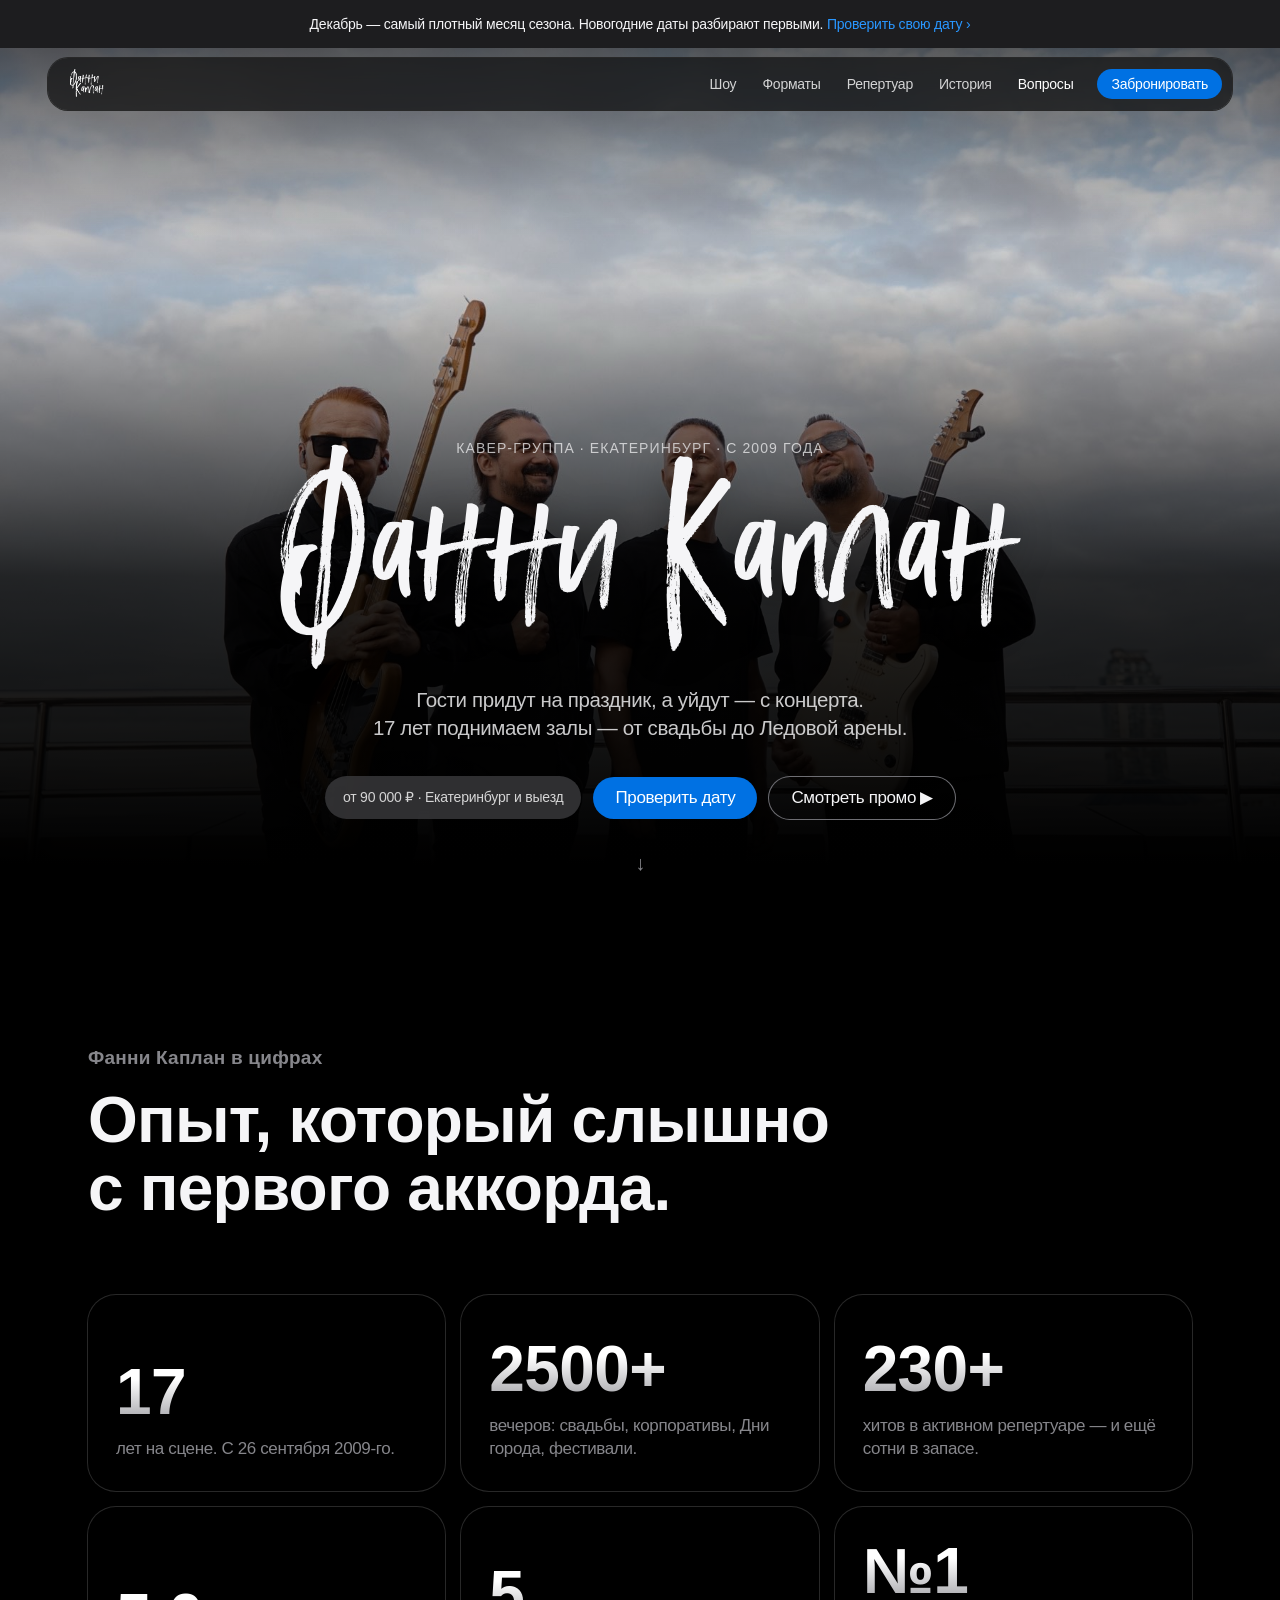
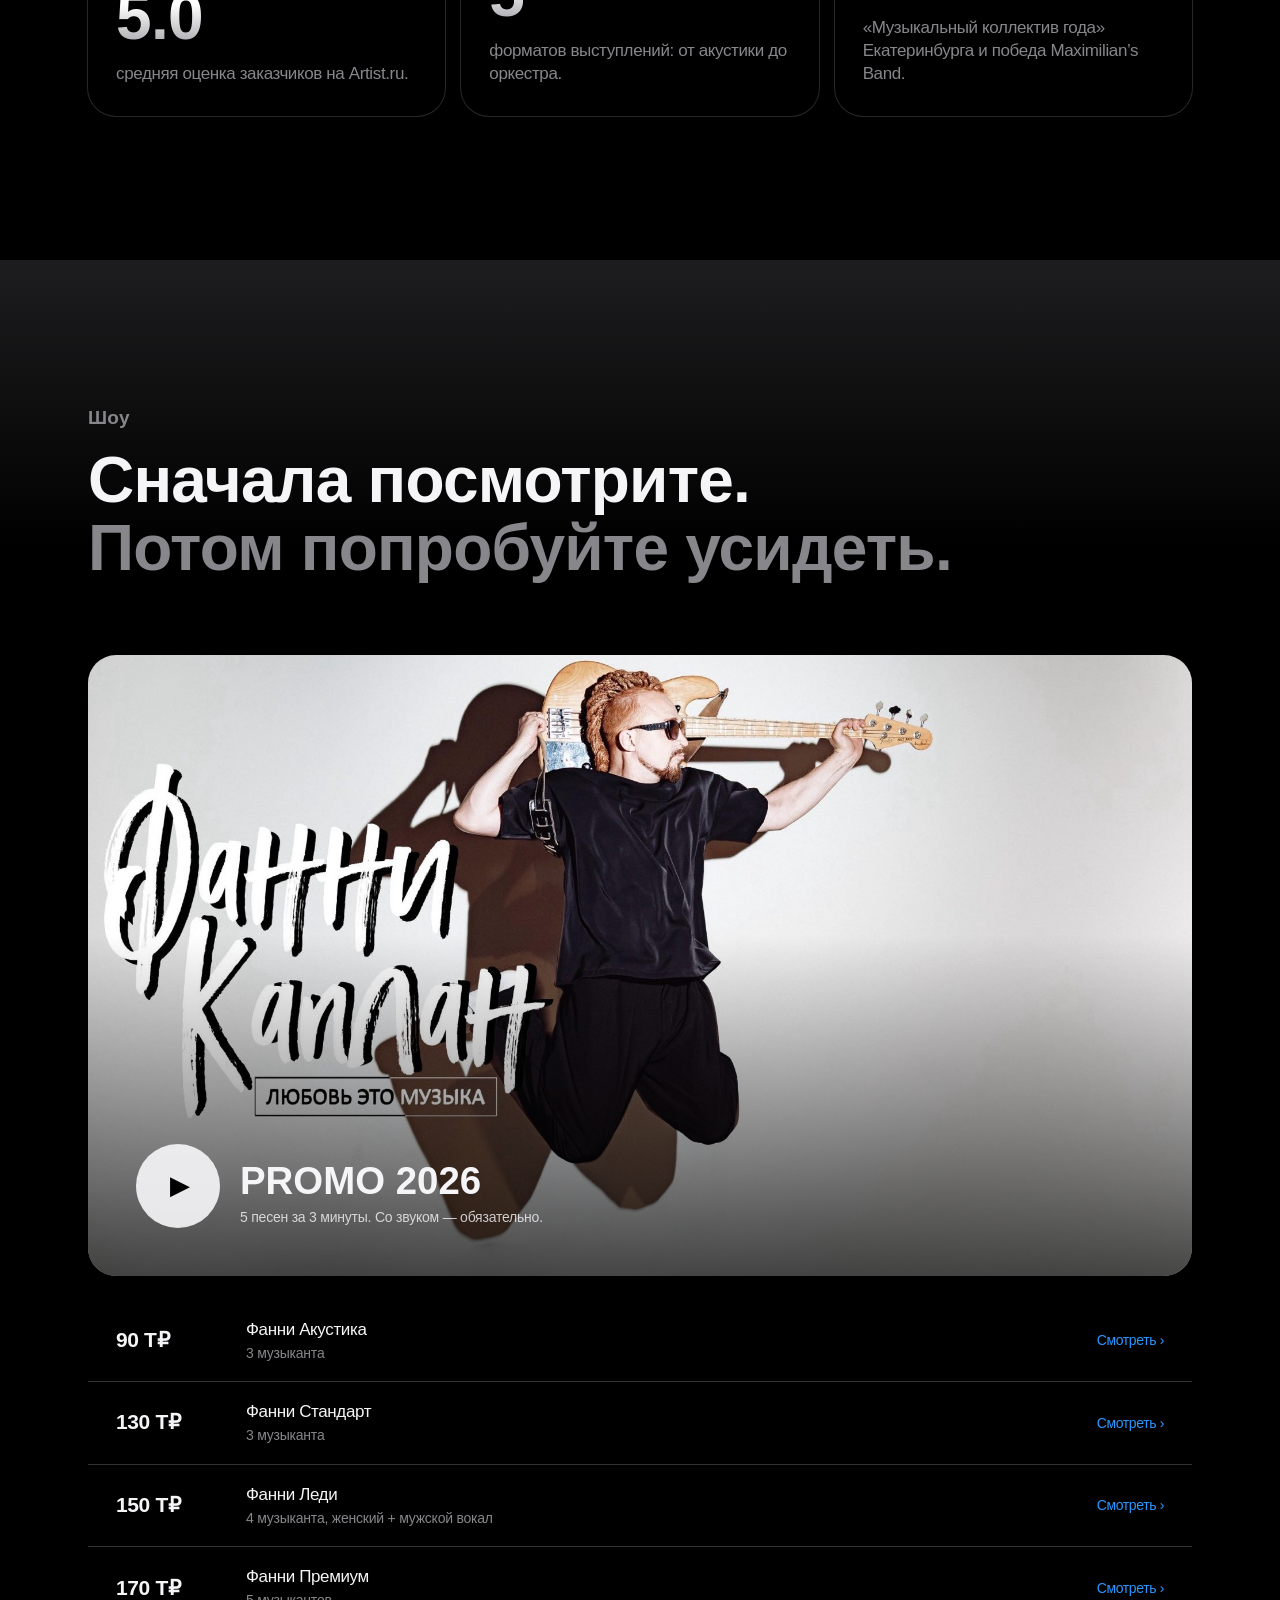
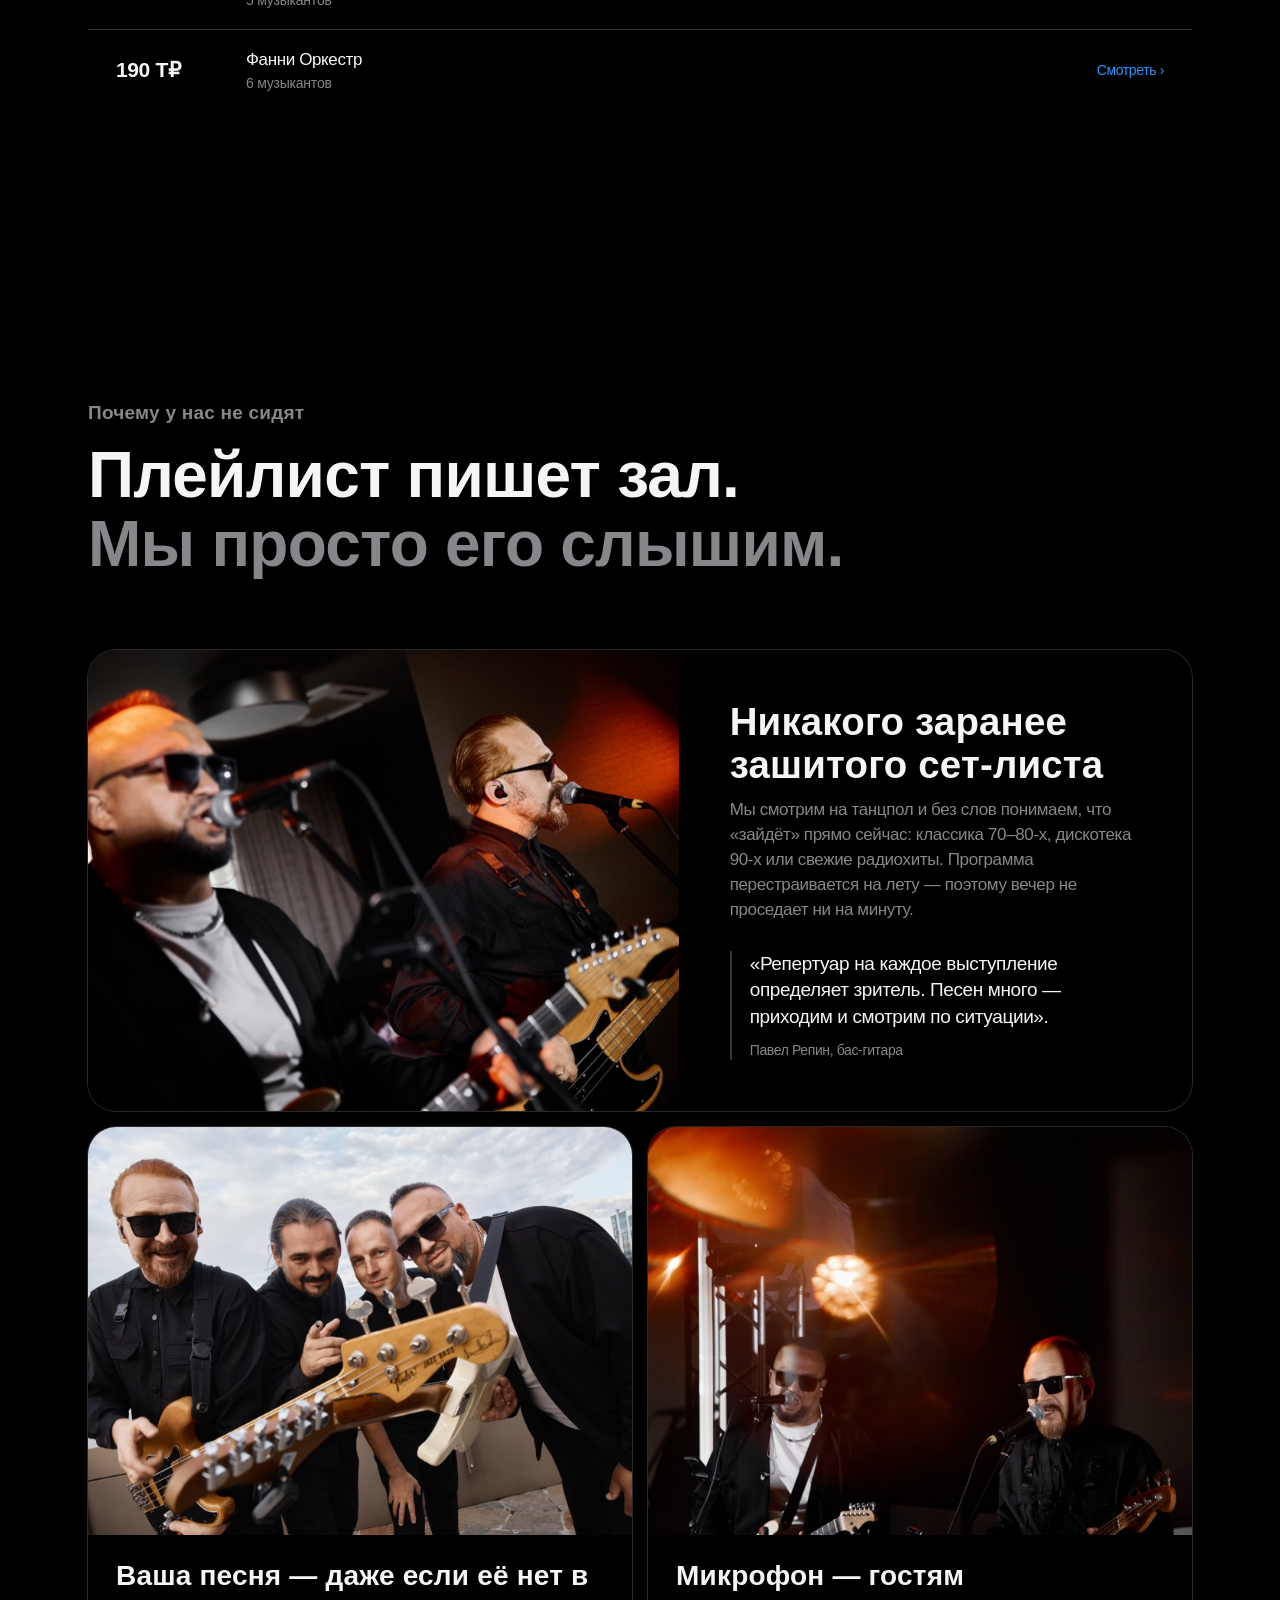
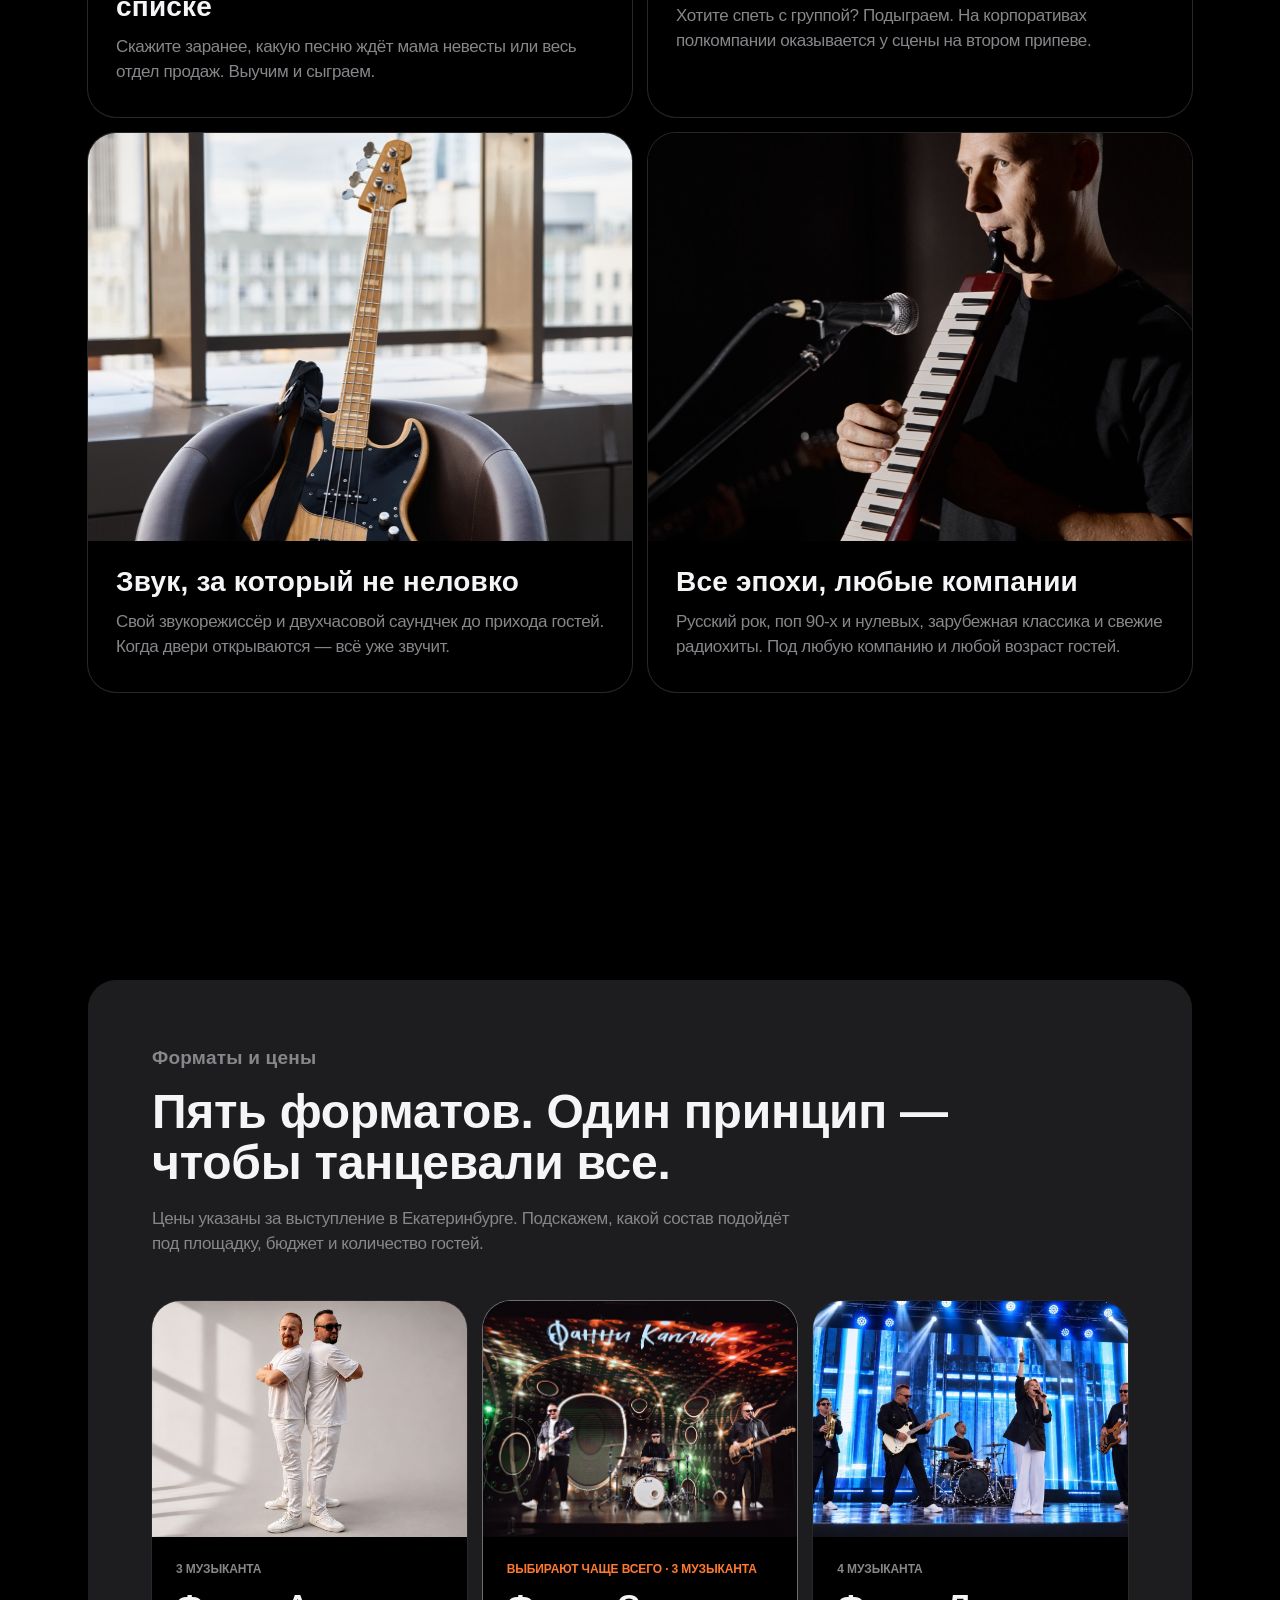
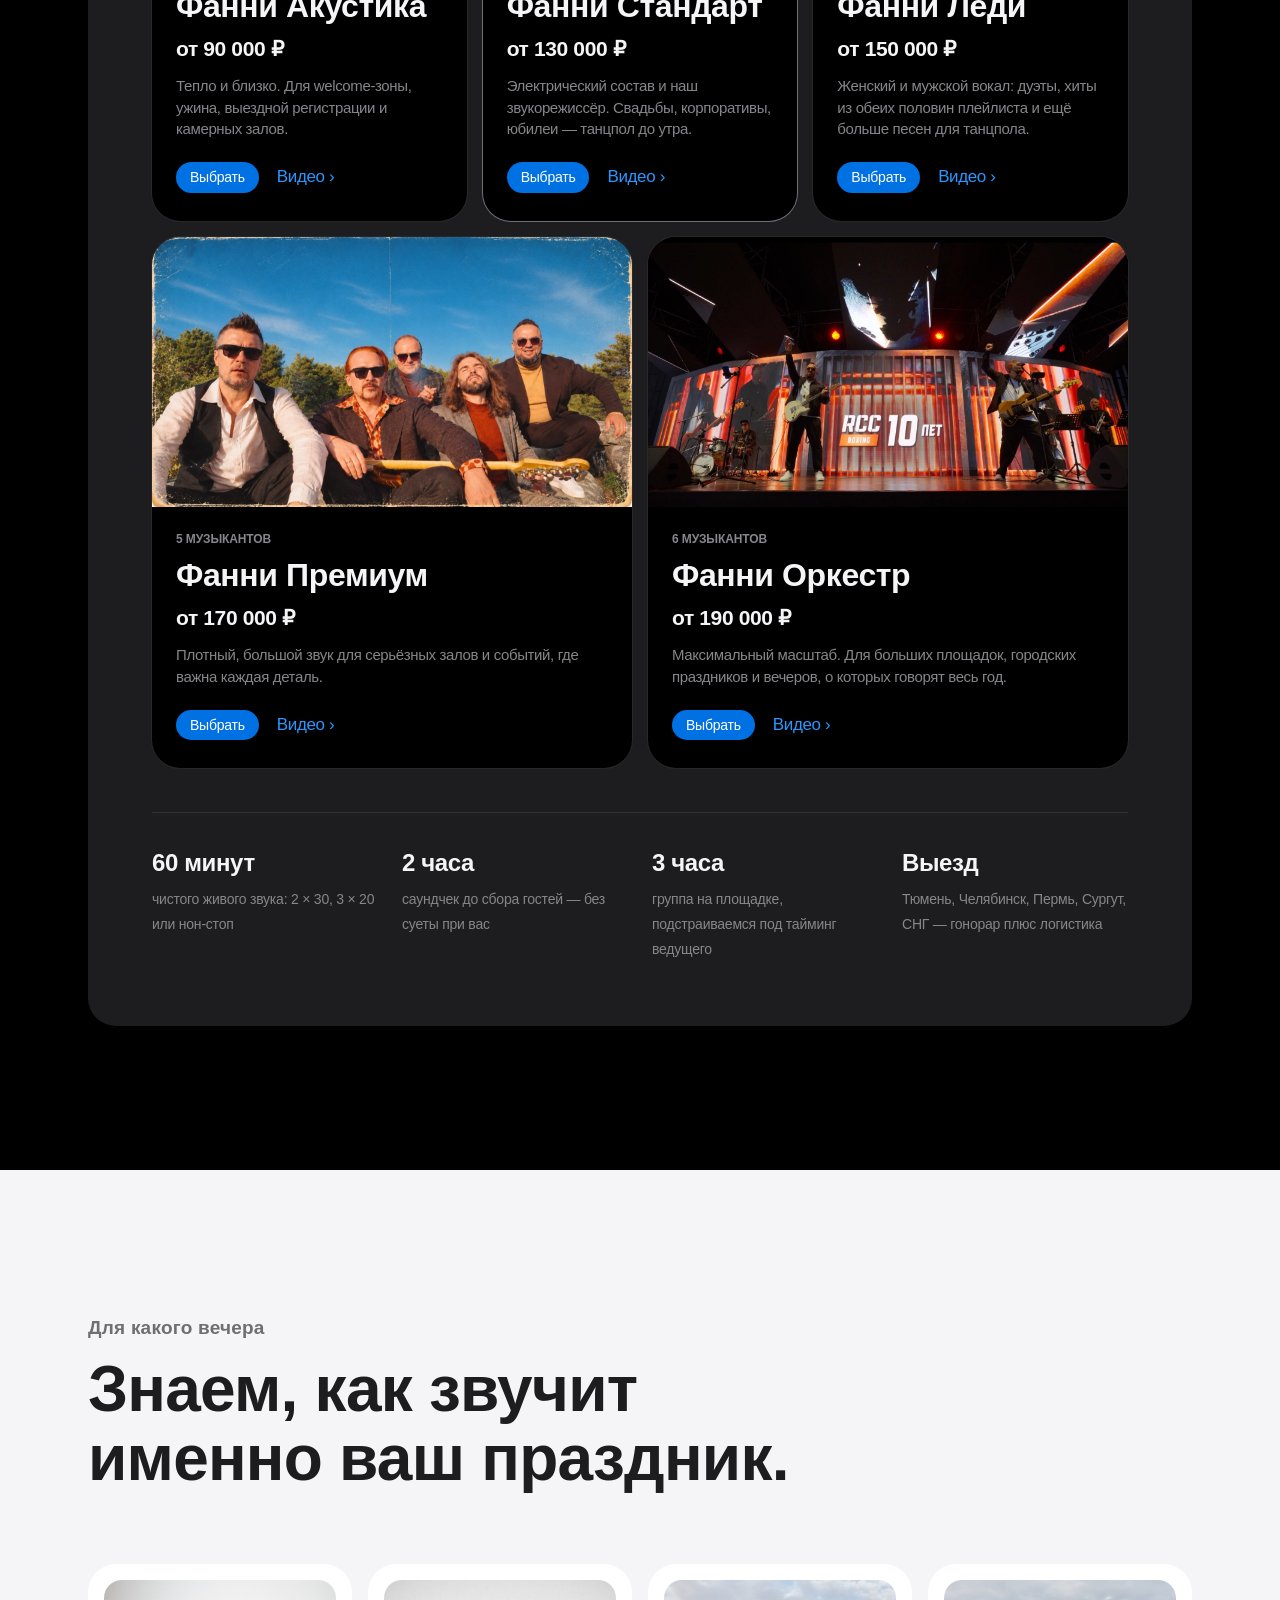
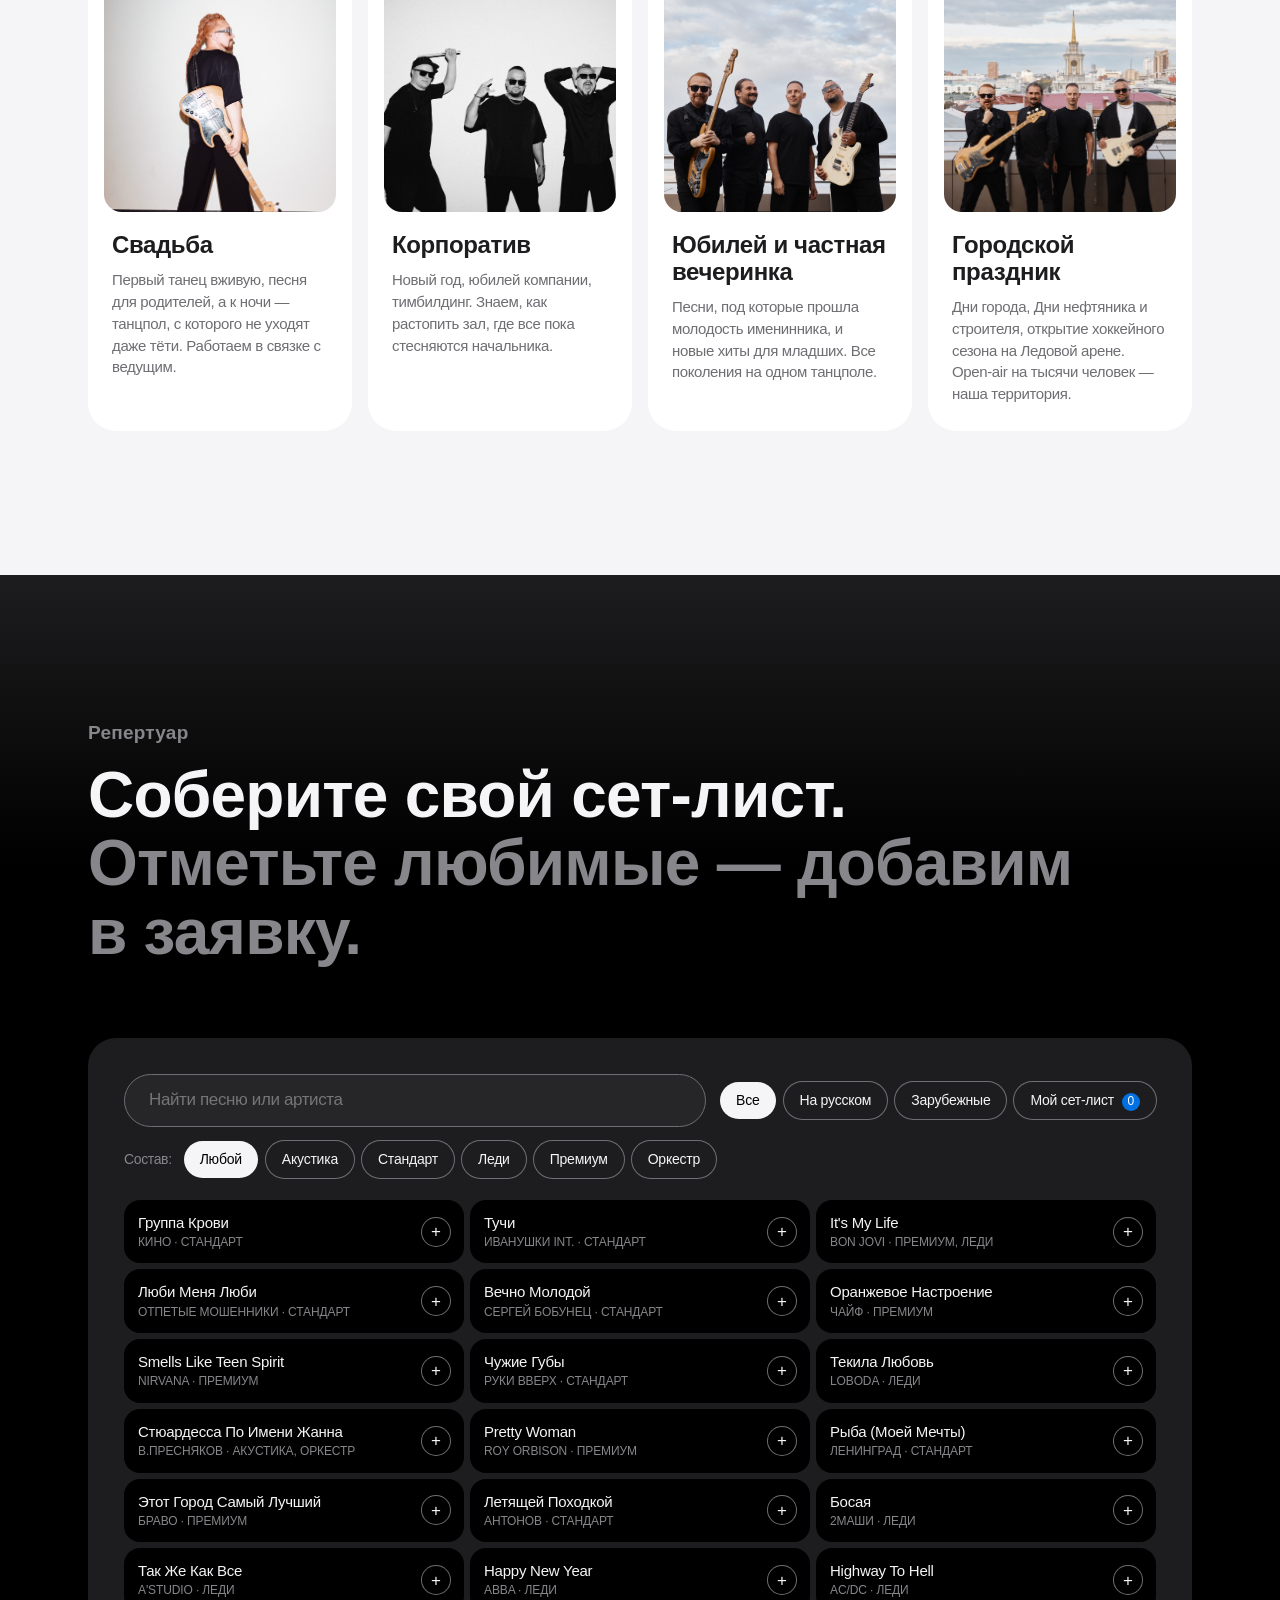
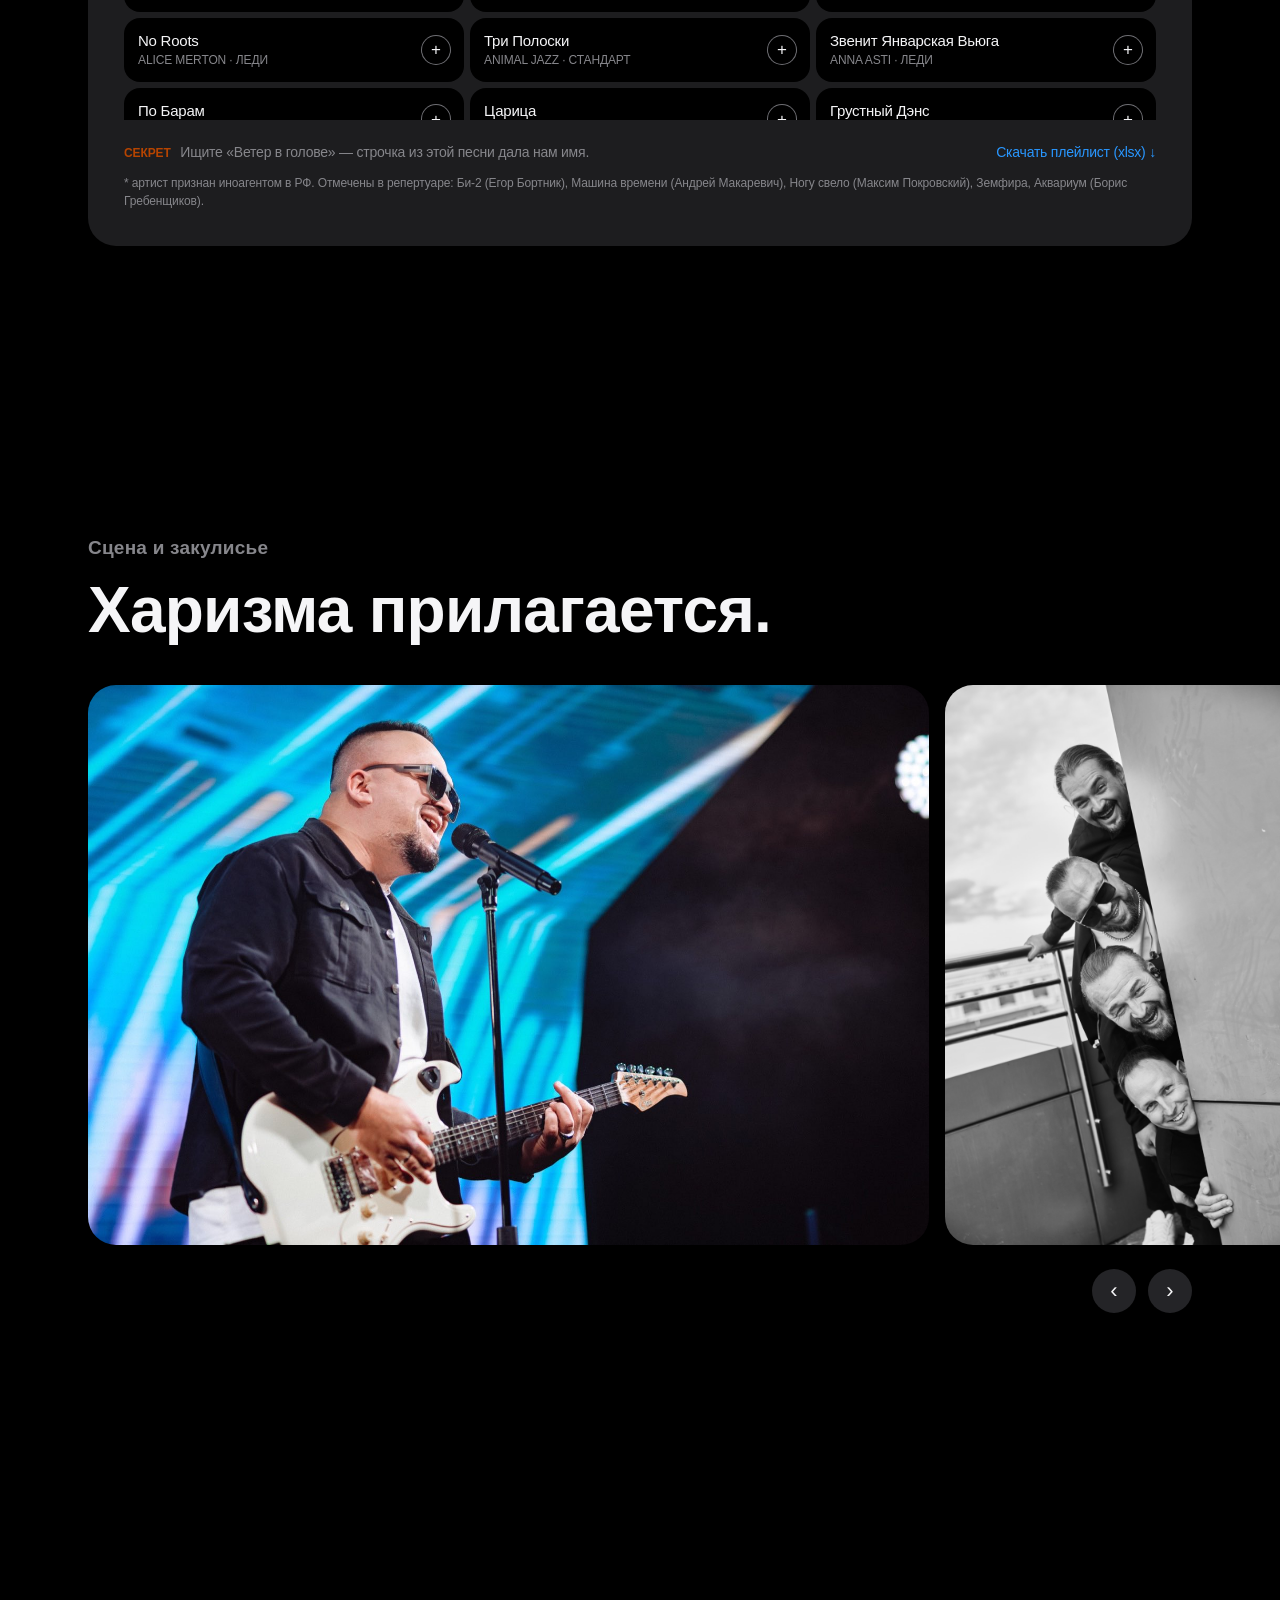
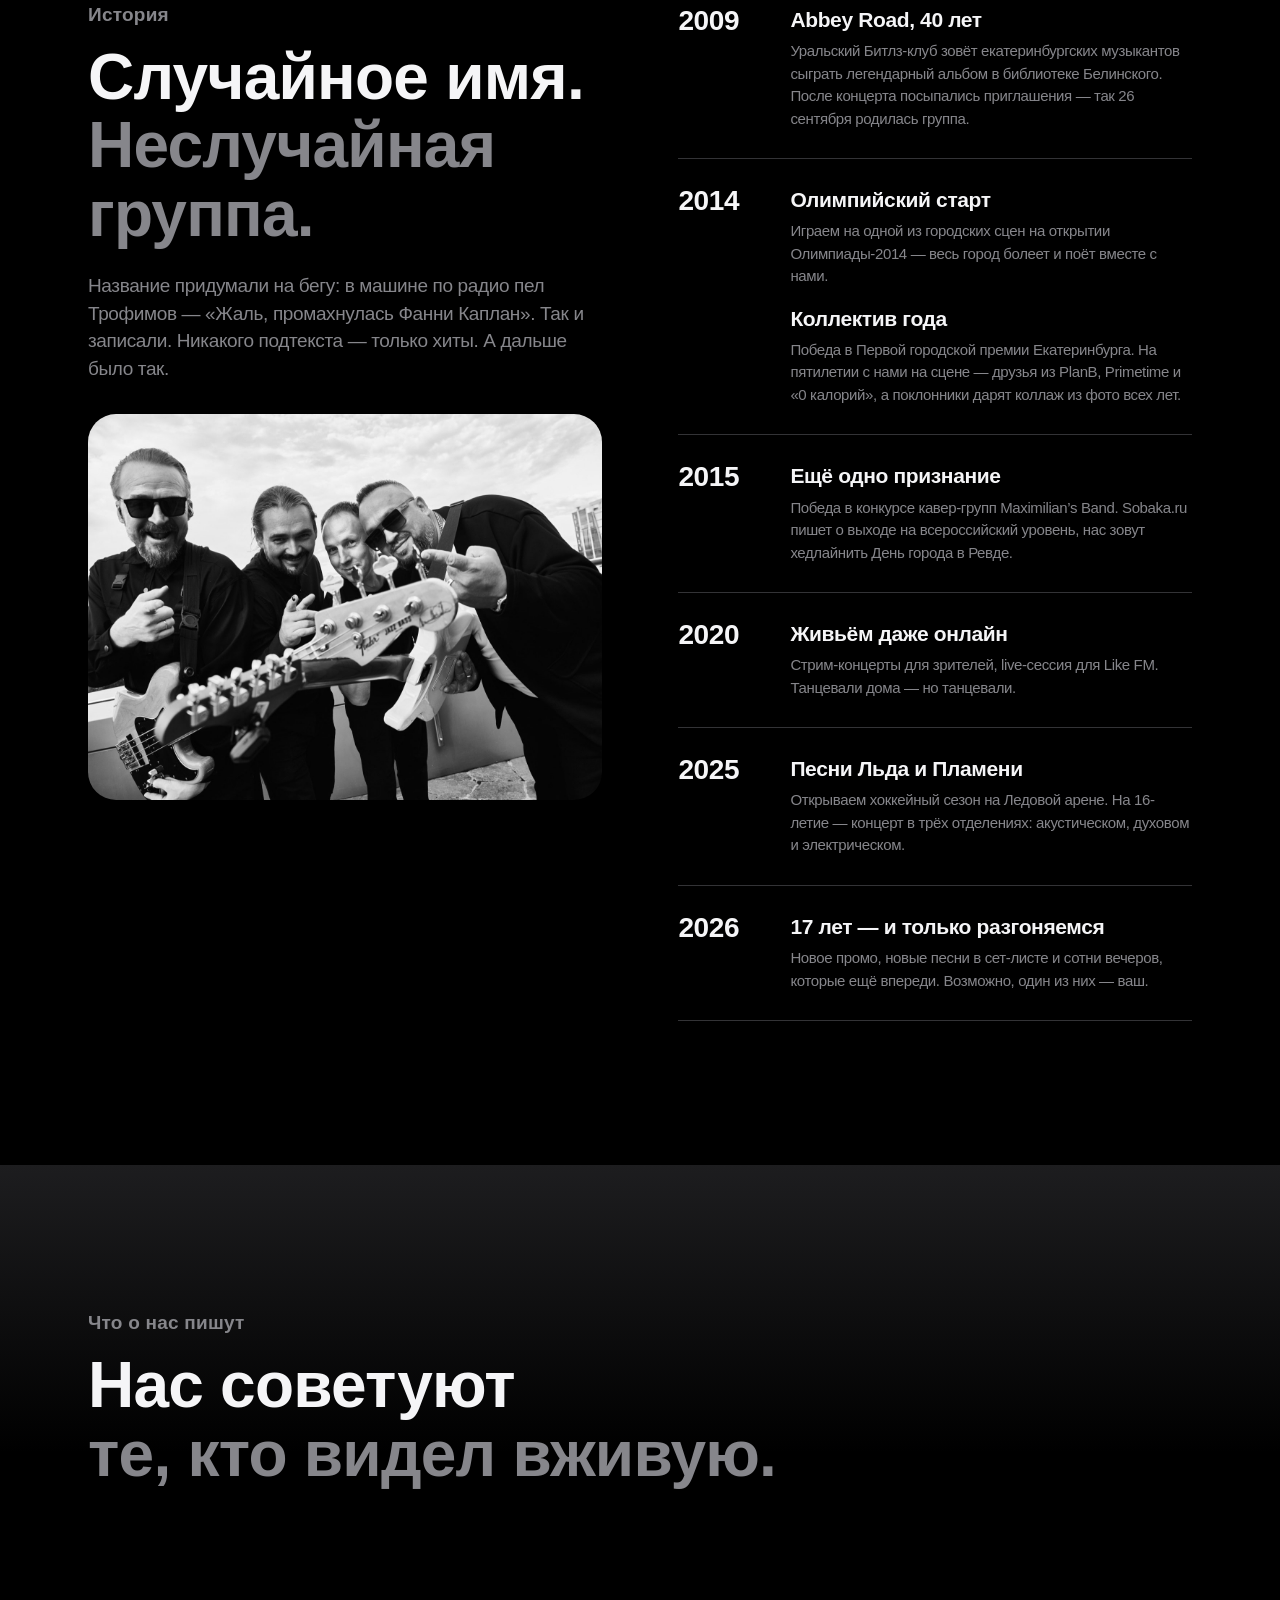
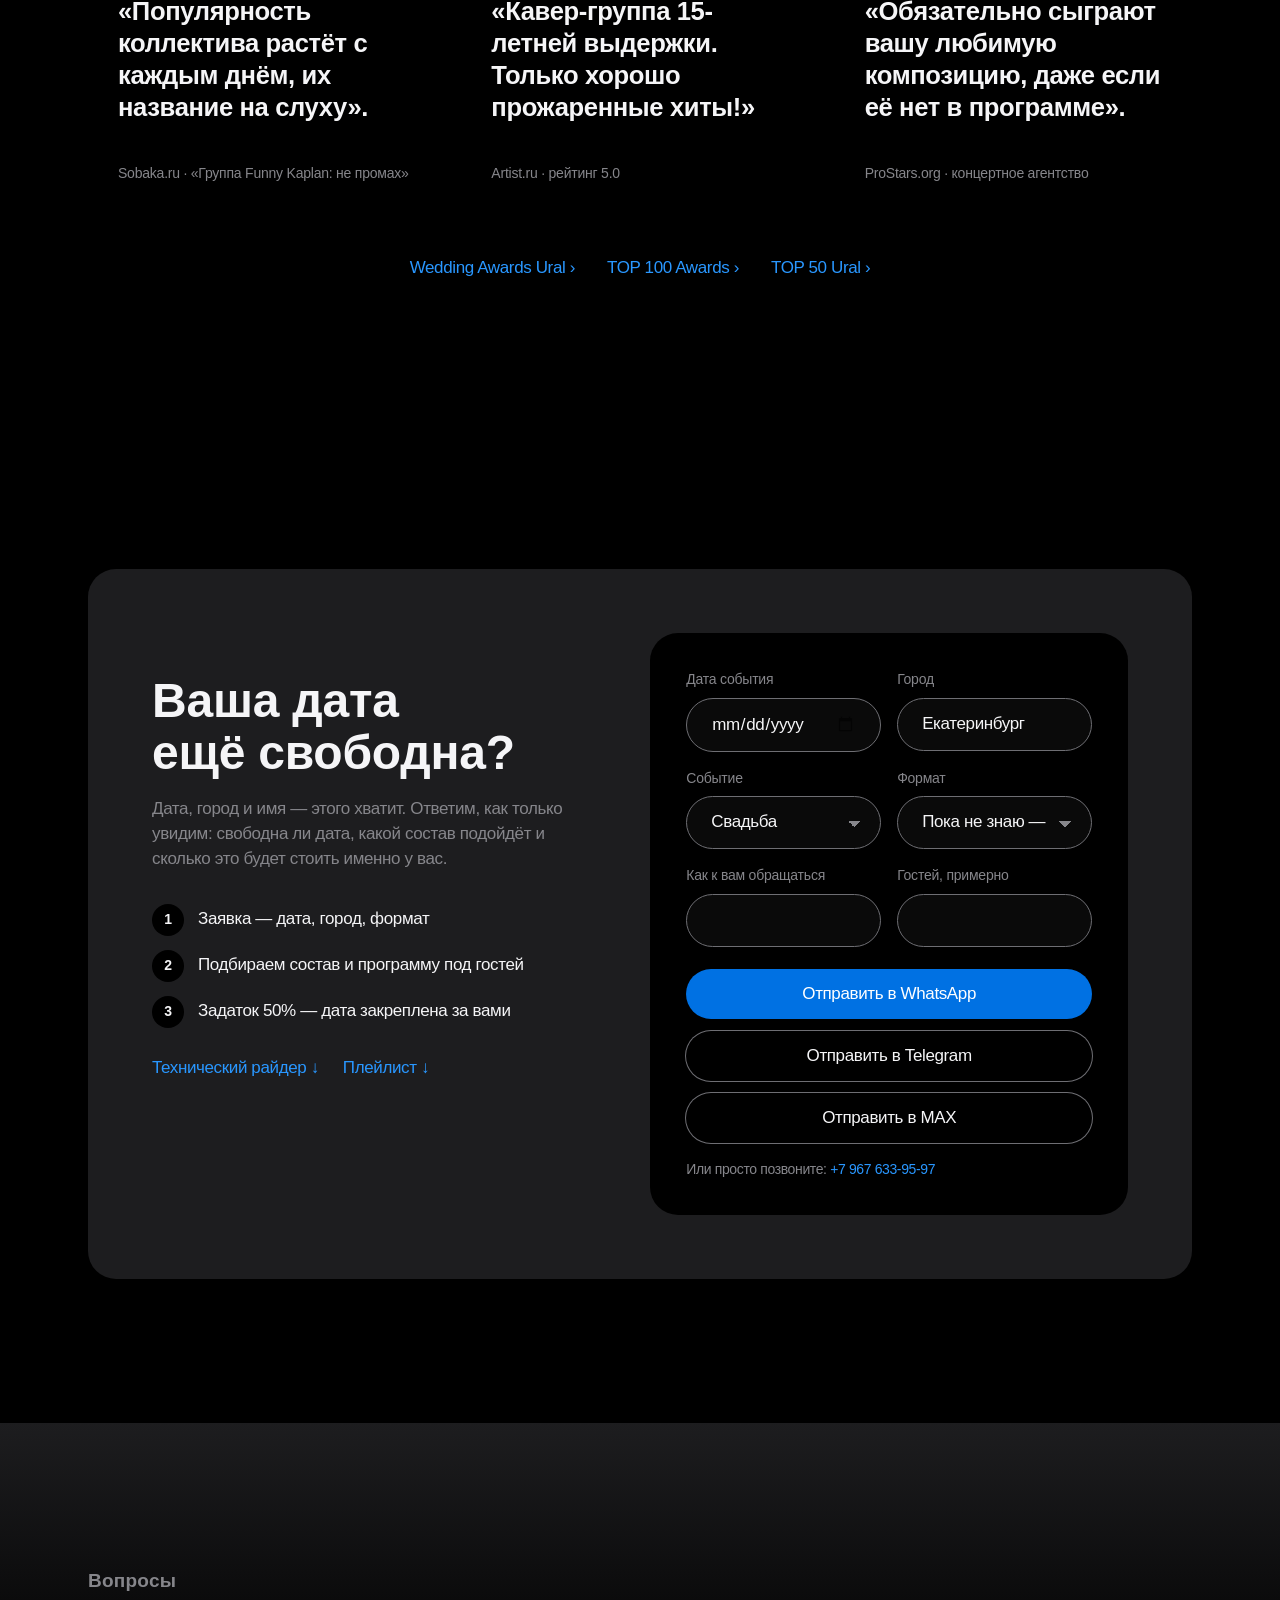
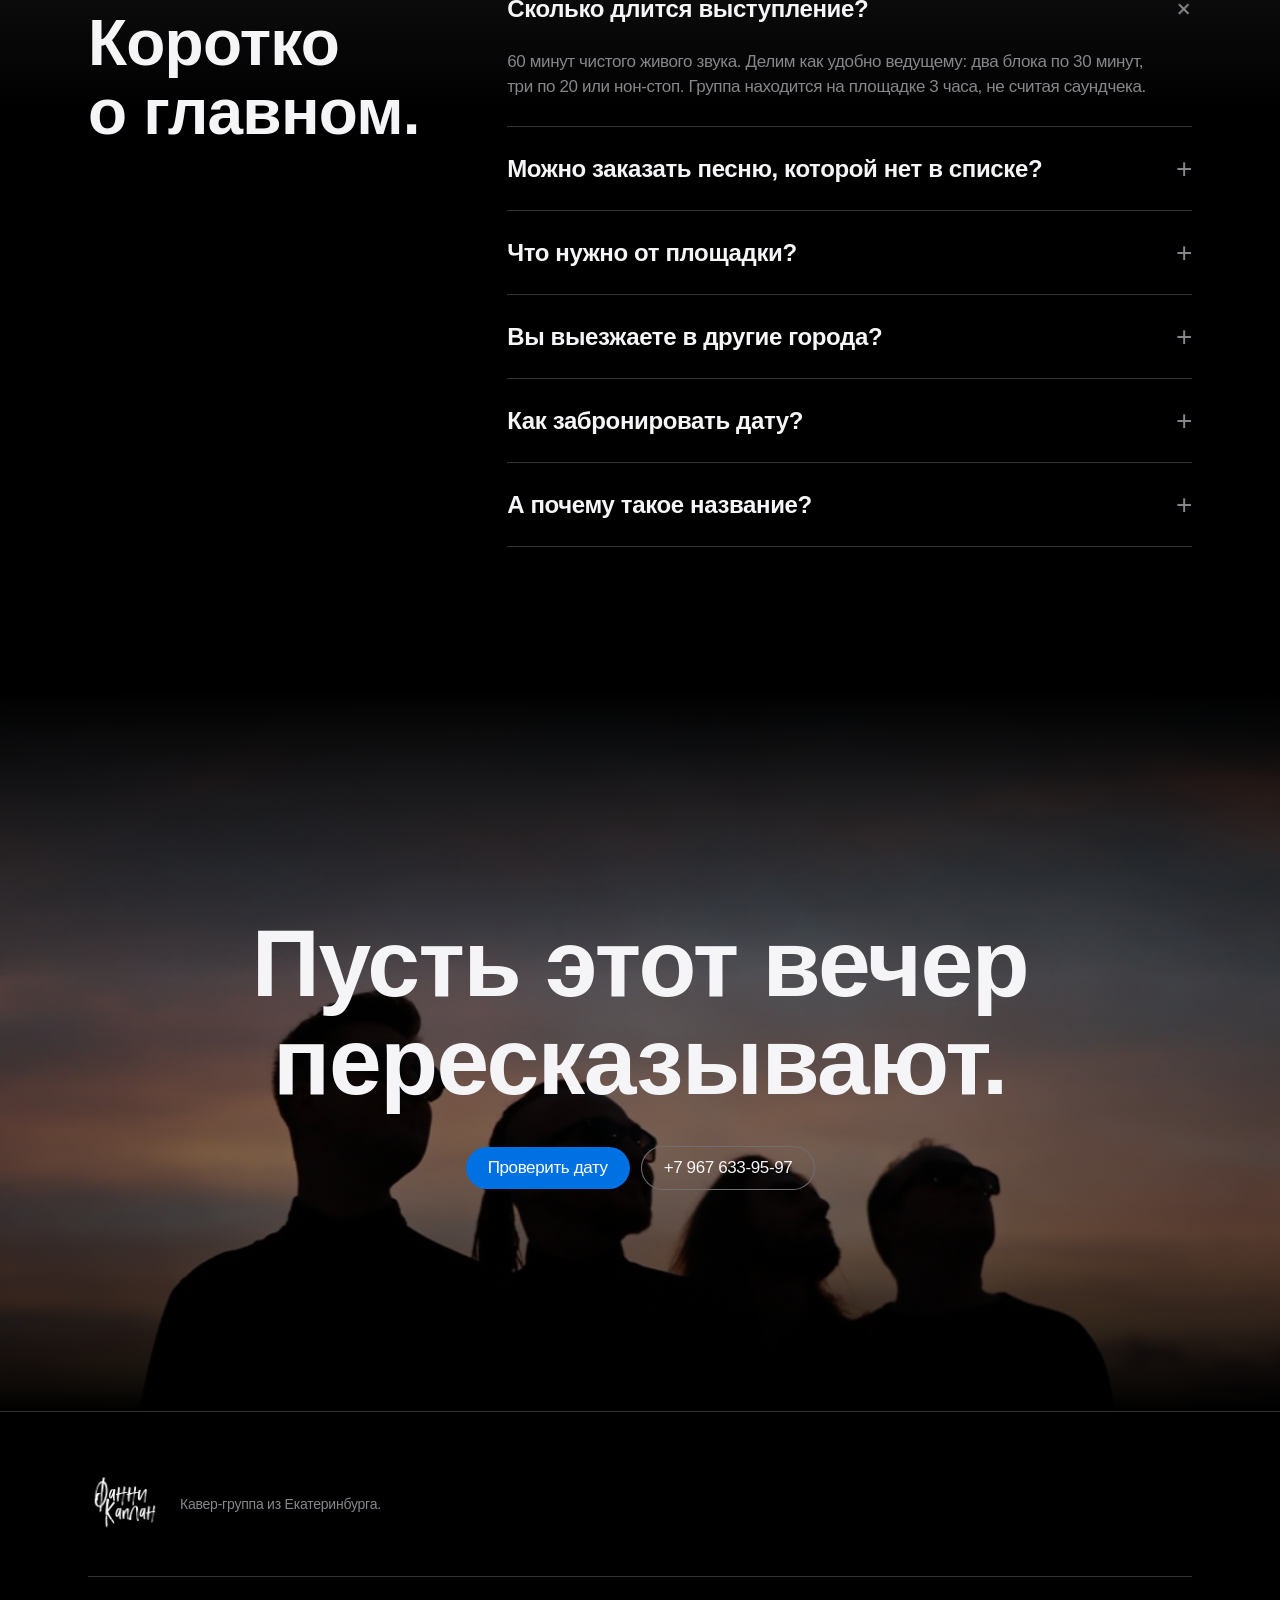
==== index.html @ c824c0ef "Move foreign-agent disclaimer into the repertoire section Co-Authored-By: Claude Opus 5.5 <noreply@a" ====
<!doctype html>
<html lang="ru">
<head>
  <meta charset="UTF-8" />
  <meta name="viewport" content="width=device-width, initial-scale=1.0" />
  <meta name="yandex-verification" content="d1003506f4d6b1b4" />
  <!-- Yandex.Metrika: 113961586 (new) + 889303 (old, keeps history) -->
  <script>
    (function(m,e,t,r,i,k,a){
        m[i]=m[i]||function(){(m[i].a=m[i].a||[]).push(arguments)};
        m[i].l=1*new Date();
        for (var j = 0; j < document.scripts.length; j++) {if (document.scripts[j].src === r) { return; }}
        k=e.createElement(t),a=e.getElementsByTagName(t)[0],k.async=1,k.src=r,a.parentNode.insertBefore(k,a)
    })(window, document,'script','https://mc.yandex.ru/metrika/tag.js?id=113961586', 'ym');

    ym(113961586, 'init', {ssr:true, webvisor:true, clickmap:true, ecommerce:"dataLayer", referrer: document.referrer, url: location.href, accurateTrackBounce:true, trackLinks:true});
    ym(889303, 'init', {webvisor:true, referrer: document.referrer, url: location.href, accurateTrackBounce:true, trackLinks:true});
  </script>
  <!-- /Yandex.Metrika -->
  <title>Фанни Каплан — кавер-группа, Екатеринбург | Живая музыка на свадьбу и корпоратив</title>
  <meta name="description" content="Фанни Каплан — кавер-группа из Екатеринбурга с 2009 года. 2500+ выступлений, 230+ хитов, программа под ваших гостей. Свадьбы, корпоративы, юбилеи, городские праздники. Екатеринбург и выезд." />
  <link rel="canonical" href="https://funnykaplan.ru/" />
  <meta property="og:type" content="website" />
  <meta property="og:url" content="https://funnykaplan.ru/" />
  <meta property="og:title" content="Фанни Каплан — гости придут на праздник, а уйдут с концерта" />
  <meta property="og:description" content="Кавер-группа из Екатеринбурга. 17 лет, 2500+ выступлений, 230+ хитов. Проверьте свободную дату." />
  <meta property="og:image" content="https://funnykaplan.ru/assets/video/hero-poster.jpg" />
  <meta property="og:site_name" content="Фанни Каплан" />
  <meta name="twitter:card" content="summary_large_image" />
  <meta property="og:locale" content="ru_RU" />
  <meta name="theme-color" content="#000000" />
  <link rel="icon" type="image/x-icon" href="favicon.ico" />
  <link rel="apple-touch-icon" href="apple-touch-icon.png" />
  <link rel="stylesheet" href="styles.css?v=20261101-3" />
  <script type="application/ld+json">
  {
    "@context": "https://schema.org",
    "@type": "MusicGroup",
    "name": "Фанни Каплан",
    "alternateName": "Funny Kaplan",
    "description": "Кавер-группа из Екатеринбурга. Свадьбы, корпоративы, юбилеи, городские праздники.",
    "url": "https://funnykaplan.ru",
    "foundingDate": "2009-09-26",
    "genre": ["Rock", "Pop", "Cover"],
    "location": { "@type": "Place", "name": "Екатеринбург" },
    "contactPoint": { "@type": "ContactPoint", "telephone": "+7-967-633-95-97", "contactType": "booking" },
    "sameAs": ["https://vk.com/thefunnykaplan", "https://t.me/coverdirector", "https://rutube.ru/channel/38281585", "https://dzen.ru/thefunnykaplan", "http://www.tiktok.com/@funnykaplan", "https://artist.ru/FunnyKaPlan/"]
  }
  </script>
</head>
<body>
  <noscript><div><img src="https://mc.yandex.ru/watch/113961586" style="position:absolute; left:-9999px;" alt="" /><img src="https://mc.yandex.ru/watch/889303" style="position:absolute; left:-9999px;" alt="" /></div></noscript>

  <!-- Анонс -->
  <div class="strip">
    Декабрь — самый плотный месяц сезона. Новогодние даты разбирают первыми.
    <a href="#booking">Проверить свою дату ›</a>
  </div>

  <!-- Навигация -->
  <header class="nav" id="nav">
    <div class="nav-inner">
      <a class="nav-logo" href="#top" aria-label="Фанни Каплан — наверх">
        <img src="assets/img/logo-c.png" alt="Фанни Каплан" width="120" height="120" />
      </a>
      <nav class="nav-links" aria-label="Разделы">
        <a href="#show">Шоу</a>
        <a href="#formats">Форматы</a>
        <a href="#songs">Репертуар</a>
        <a href="#story">История</a>
        <a href="#faq">Вопросы</a>
      </nav>
      <a class="pill pill-blue pill-sm" href="#booking">Забронировать</a>
    </div>
  </header>

  <main id="top">

    <!-- HERO -->
    <section class="hero">
      <img class="hero-photo" src="assets/img/roof-color.jpg" alt="" aria-hidden="true" fetchpriority="high" />
      <video class="hero-video" muted loop playsinline preload="none" aria-hidden="true"
        data-desktop="https://dl.dropboxusercontent.com/scl/fi/2l7xf7e7tusecnd87i3pw/funnykaplan-hero-desktop.mp4?rlkey=vtopx8rx8d74wjcrzdivbjhwe&amp;raw=1"
        data-phone="https://dl.dropboxusercontent.com/scl/fi/ew889ge3655rnhvhcst9g/funnykaplan-hero-phone.mp4?rlkey=jgznupwjb3w1e28yf4lmc88fq&amp;raw=1"></video>
      <div class="hero-shade"></div>
      <div class="hero-content">
        <p class="hero-kicker">Кавер-группа · Екатеринбург · с&nbsp;2009&nbsp;года</p>
        <h1 class="hero-title">Фанни Каплан</h1>
        <p class="hero-lead">Гости придут на праздник, а&nbsp;уйдут — с&nbsp;концерта.<br>17 лет поднимаем залы — от&nbsp;свадьбы до&nbsp;Ледовой арены.</p>
        <div class="buy-cluster">
          <span class="capsule">от 90 000 ₽ · Екатеринбург и выезд</span>
          <a class="pill pill-blue" href="#booking">Проверить дату</a>
          <button class="pill pill-outline" type="button" data-play-promo>Смотреть промо ▶</button>
        </div>
      </div>
      <a class="hero-scroll" href="#numbers" aria-label="Листать дальше">↓</a>
    </section>

    <!-- ЦИФРЫ -->
    <section class="band" id="numbers">
      <div class="wrap">
        <p class="eyebrow reveal">Фанни Каплан в цифрах</p>
        <h2 class="h-section reveal">Опыт, который слышно<br>с первого аккорда.</h2>
        <div class="metrics">
          <div class="tile metric reveal"><b data-count="17">17</b><span>лет на сцене. С 26 сентября 2009-го.</span></div>
          <div class="tile metric reveal"><b data-count="2500" data-suffix="+">2500+</b><span>вечеров: свадьбы, корпоративы, Дни города, фестивали.</span></div>
          <div class="tile metric reveal"><b data-count="230" data-suffix="+">230+</b><span>хитов в активном репертуаре — и ещё сотни в запасе.</span></div>
          <div class="tile metric reveal"><b>5.0</b><span>средняя оценка заказчиков на Artist.ru.</span></div>
          <div class="tile metric reveal"><b data-count="5">5</b><span>форматов выступлений: от акустики до оркестра.</span></div>
          <div class="tile metric reveal"><b>№1</b><span>«Музыкальный коллектив года» Екатеринбурга и победа Maximilian’s Band.</span></div>
        </div>
      </div>
    </section>

    <!-- ПРОМО-ВИДЕО -->
    <section class="band band-carbon" id="show">
      <div class="wrap">
        <p class="eyebrow reveal">Шоу</p>
        <h2 class="h-section reveal">Сначала посмотрите.<br><span class="muted">Потом попробуйте усидеть.</span></h2>
        <div class="media-frame promo reveal" id="promo">
          <img class="promo-poster" src="assets/video/promo-poster.jpg" alt="" loading="lazy" />
          <div class="promo-player" id="promoPlayer" data-src="https://rutube.ru/play/embed/9826efb5cd88380bfab0053997c854ba"></div>
          <button class="promo-cover" type="button" data-play-promo aria-label="Включить промо-ролик">
            <span class="promo-play">▶</span>
            <span class="promo-text">
              <strong>PROMO 2026</strong>
              <small>5 песен за 3 минуты. Со звуком — обязательно.</small>
            </span>
          </button>
        </div>
        <div class="format-links reveal">
          <a href="https://kinescope.io/eA21ggk34mH8oHEsvL3kzo" target="_blank" rel="noreferrer"><b>90 Т₽</b><span><strong>Фанни Акустика</strong><small>3 музыканта</small></span><i>Смотреть ›</i></a>
          <a href="https://kinescope.io/bRowEA8NYr9DQ2sjeVxua4" target="_blank" rel="noreferrer"><b>130 Т₽</b><span><strong>Фанни Стандарт</strong><small>3 музыканта</small></span><i>Смотреть ›</i></a>
          <a href="https://rutube.ru/plst/1823419" target="_blank" rel="noreferrer"><b>150 Т₽</b><span><strong>Фанни Леди</strong><small>4 музыканта, женский + мужской вокал</small></span><i>Смотреть ›</i></a>
          <a href="https://rutube.ru/plst/1823669" target="_blank" rel="noreferrer"><b>170 Т₽</b><span><strong>Фанни Премиум</strong><small>5 музыкантов</small></span><i>Смотреть ›</i></a>
          <a href="https://rutube.ru/plst/1808209" target="_blank" rel="noreferrer"><b>190 Т₽</b><span><strong>Фанни Оркестр</strong><small>6 музыкантов</small></span><i>Смотреть ›</i></a>
        </div>
      </div>
    </section>

    <!-- ПОЧЕМУ ТАНЦУЮТ -->
    <section class="band">
      <div class="wrap">
        <p class="eyebrow reveal">Почему у нас не сидят</p>
        <h2 class="h-section reveal">Плейлист пишет зал.<br><span class="muted">Мы просто его слышим.</span></h2>

        <div class="feature-grid">
          <article class="tile feature feature-wide reveal">
            <img src="assets/img/live-sing.jpg" alt="Вокалист и гитарист Фанни Каплан на сцене" loading="lazy" />
            <div class="feature-copy">
              <h3>Никакого заранее зашитого сет-листа</h3>
              <p>Мы смотрим на танцпол и без слов понимаем, что «зайдёт» прямо сейчас: классика 70–80-х, дискотека 90-х или свежие радиохиты. Программа перестраивается на лету — поэтому вечер не проседает ни на минуту.</p>
              <blockquote>«Репертуар на каждое выступление определяет зритель. Песен много — приходим и смотрим по ситуации».<cite>Павел Репин, бас-гитара</cite></blockquote>
            </div>
          </article>
          <article class="tile feature reveal">
            <img src="assets/img/fun-guitars.jpg" alt="Музыканты дурачатся с гитарами" loading="lazy" />
            <div class="feature-copy">
              <h3>Ваша песня — даже если её нет в списке</h3>
              <p>Скажите заранее, какую песню ждёт мама невесты или весь отдел продаж. Выучим и сыграем.</p>
            </div>
          </article>
          <article class="tile feature reveal">
            <img src="assets/img/live-duo.jpg" alt="Два гитариста поют в микрофоны" loading="lazy" />
            <div class="feature-copy">
              <h3>Микрофон — гостям</h3>
              <p>Хотите спеть с группой? Подыграем. На корпоративах полкомпании оказывается у сцены на втором припеве.</p>
            </div>
          </article>
          <article class="tile feature reveal">
            <img src="assets/img/bass-chair.jpg" alt="Бас-гитара на кресле у панорамного окна" loading="lazy" />
            <div class="feature-copy">
              <h3>Звук, за который не неловко</h3>
              <p>Свой звукорежиссёр и двухчасовой саундчек до прихода гостей. Когда двери открываются — всё уже звучит.</p>
            </div>
          </article>
          <article class="tile feature reveal">
            <img src="assets/img/melodica.jpg" alt="Музыкант играет на мелодике" loading="lazy" />
            <div class="feature-copy">
              <h3>Все эпохи, любые компании</h3>
              <p>Русский рок, поп 90-х и нулевых, зарубежная классика и свежие радиохиты. Под любую компанию и любой возраст гостей.</p>
            </div>
          </article>
        </div>
      </div>
    </section>

    <!-- ФОРМАТЫ -->
    <section class="band" id="formats">
      <div class="wrap">
        <div class="panel">
          <p class="eyebrow reveal">Форматы и цены</p>
          <h2 class="h-panel reveal">Пять форматов. Один принцип —<br>чтобы танцевали все.</h2>
          <p class="panel-lead reveal">Цены указаны за выступление в Екатеринбурге. Подскажем, какой состав подойдёт под площадку, бюджет и количество гостей.</p>

          <div class="formats">
            <article class="tile format reveal">
              <div class="format-img"><img src="assets/img/fmt-acoustic.jpg" alt="Два музыканта в белом — состав Фанни Акустика" loading="lazy" /></div>
              <div class="format-body">
                <span class="tag">3 музыканта</span>
                <h3>Фанни Акустика</h3>
                <p class="price">от 90 000 ₽</p>
                <p>Тепло и близко. Для welcome-зоны, ужина, выездной регистрации и камерных залов.</p>
                <div class="format-actions">
                  <a class="pill pill-blue pill-sm" href="#booking" data-format="Фанни Акустика">Выбрать</a>
                  <a class="link" href="https://kinescope.io/eA21ggk34mH8oHEsvL3kzo" target="_blank" rel="noreferrer">Видео ›</a>
                </div>
              </div>
            </article>
            <article class="tile format format-hit reveal">
              <div class="format-img"><img src="assets/img/stage-wide.jpg" alt="Группа на большой сцене с LED-экраном" loading="lazy" /></div>
              <div class="format-body">
                <span class="tag tag-new">Выбирают чаще всего · 3 музыканта</span>
                <h3>Фанни Стандарт</h3>
                <p class="price">от 130 000 ₽</p>
                <p>Электрический состав и наш звукорежиссёр. Свадьбы, корпоративы, юбилеи — танцпол до утра.</p>
                <div class="format-actions">
                  <a class="pill pill-blue pill-sm" href="#booking" data-format="Фанни Стандарт">Выбрать</a>
                  <a class="link" href="https://kinescope.io/bRowEA8NYr9DQ2sjeVxua4" target="_blank" rel="noreferrer">Видео ›</a>
                </div>
              </div>
            </article>
            <article class="tile format reveal">
              <div class="format-img"><img src="assets/img/fmt-lady.jpg" alt="Фанни Леди на сцене: вокалистка, гитаристы, саксофон" loading="lazy" /></div>
              <div class="format-body">
                <span class="tag">4 музыканта</span>
                <h3>Фанни Леди</h3>
                <p class="price">от 150 000 ₽</p>
                <p>Женский и мужской вокал: дуэты, хиты из обеих половин плейлиста и ещё больше песен для танцпола.</p>
                <div class="format-actions">
                  <a class="pill pill-blue pill-sm" href="#booking" data-format="Фанни Леди">Выбрать</a>
                  <a class="link" href="https://rutube.ru/plst/1823419" target="_blank" rel="noreferrer">Видео ›</a>
                </div>
              </div>
            </article>
            <article class="tile format reveal">
              <div class="format-img"><img src="assets/img/fmt-premium.jpg" alt="Пятеро музыкантов Фанни Премиум на природе" loading="lazy" /></div>
              <div class="format-body">
                <span class="tag">5 музыкантов</span>
                <h3>Фанни Премиум</h3>
                <p class="price">от 170 000 ₽</p>
                <p>Плотный, большой звук для серьёзных залов и событий, где важна каждая деталь.</p>
                <div class="format-actions">
                  <a class="pill pill-blue pill-sm" href="#booking" data-format="Фанни Премиум">Выбрать</a>
                  <a class="link" href="https://rutube.ru/plst/1823669" target="_blank" rel="noreferrer">Видео ›</a>
                </div>
              </div>
            </article>
            <article class="tile format reveal">
              <div class="format-img"><img src="assets/img/fmt-orchestra.jpg" alt="Фанни Оркестр на большой сцене" loading="lazy" /></div>
              <div class="format-body">
                <span class="tag">6 музыкантов</span>
                <h3>Фанни Оркестр</h3>
                <p class="price">от 190 000 ₽</p>
                <p>Максимальный масштаб. Для больших площадок, городских праздников и вечеров, о которых говорят весь год.</p>
                <div class="format-actions">
                  <a class="pill pill-blue pill-sm" href="#booking" data-format="Фанни Оркестр">Выбрать</a>
                  <a class="link" href="https://rutube.ru/plst/1808209" target="_blank" rel="noreferrer">Видео ›</a>
                </div>
              </div>
            </article>
          </div>

          <div class="included reveal">
            <div><b>60 минут</b><span>чистого живого звука: 2 × 30, 3 × 20 или нон-стоп</span></div>
            <div><b>2 часа</b><span>саундчек до сбора гостей — без суеты при вас</span></div>
            <div><b>3 часа</b><span>группа на площадке, подстраиваемся под тайминг ведущего</span></div>
            <div><b>Выезд</b><span>Тюмень, Челябинск, Пермь, Сургут, СНГ — гонорар плюс логистика</span></div>
          </div>
        </div>
      </div>
    </section>

    <!-- СОБЫТИЯ (светлая секция) -->
    <section class="band band-light" id="events">
      <div class="wrap">
        <p class="eyebrow eyebrow-dark reveal">Для какого вечера</p>
        <h2 class="h-section reveal">Знаем, как звучит<br>именно ваш праздник.</h2>
        <div class="events">
          <article class="card-pale reveal">
            <img src="assets/img/white-bass.jpg" alt="Бас-гитарист в светлой студии" loading="lazy" />
            <h3>Свадьба</h3>
            <p>Первый танец вживую, песня для родителей, а к ночи — танцпол, с которого не уходят даже тёти. Работаем в связке с ведущим.</p>
          </article>
          <article class="card-pale reveal">
            <img src="assets/img/trio-bw.jpg" alt="Три музыканта, чёрно-белое фото" loading="lazy" />
            <h3>Корпоратив</h3>
            <p>Новый год, юбилей компании, тимбилдинг. Знаем, как растопить зал, где все пока стесняются начальника.</p>
          </article>
          <article class="card-pale reveal">
            <img src="assets/img/roof-color.jpg" alt="Группа на крыше с гитарами" loading="lazy" />
            <h3>Юбилей и частная вечеринка</h3>
            <p>Песни, под которые прошла молодость именинника, и новые хиты для младших. Все поколения на одном танцполе.</p>
          </article>
          <article class="card-pale reveal">
            <img src="assets/img/city-tower.jpg" alt="Группа на фоне панорамы Екатеринбурга" loading="lazy" />
            <h3>Городской праздник</h3>
            <p>Дни города, Дни нефтяника и строителя, открытие хоккейного сезона на Ледовой арене. Open-air на тысячи человек — наша территория.</p>
          </article>
        </div>
      </div>
    </section>

    <!-- РЕПЕРТУАР -->
    <section class="band band-carbon" id="songs">
      <div class="wrap">
        <p class="eyebrow reveal">Репертуар</p>
        <h2 class="h-section reveal">Соберите свой сет-лист.<br><span class="muted">Отметьте любимые — добавим в&nbsp;заявку.</span></h2>

        <div class="panel songs-panel reveal">
          <div class="songs-tools">
            <input class="field search" id="songSearch" type="search" placeholder="Найти песню или артиста" autocomplete="off" aria-label="Поиск по репертуару" />
            <div class="chips" role="tablist" aria-label="Фильтр репертуара">
              <button class="chip active" data-filter="all" type="button">Все</button>
              <button class="chip" data-filter="ru" type="button">На русском</button>
              <button class="chip" data-filter="en" type="button">Зарубежные</button>
              <button class="chip" data-filter="picked" type="button">Мой сет-лист <span id="pickedCount">0</span></button>
            </div>
            <div class="chips chips-formats" aria-label="Фильтр по составу">
              <span class="chips-label">Состав:</span>
              <button class="chip active" data-format-filter="all" type="button">Любой</button>
              <button class="chip" data-format-filter="Акустика" type="button">Акустика</button>
              <button class="chip" data-format-filter="Стандарт" type="button">Стандарт</button>
              <button class="chip" data-format-filter="Леди" type="button">Леди</button>
              <button class="chip" data-format-filter="Премиум" type="button">Премиум</button>
              <button class="chip" data-format-filter="Оркестр" type="button">Оркестр</button>
            </div>
          </div>
          <ul class="song-list" id="songList" aria-live="polite"></ul>
          <div class="songs-foot">
            <p><span class="new-mark">Секрет</span> Ищите «Ветер в голове» — строчка из этой песни дала нам имя.</p>
            <a class="link" href="assets/docs/playlist.xlsx" download="Фанни Каплан — плейлист.xlsx">Скачать плейлист (xlsx) ↓</a>
          </div>
          <p class="agent-note" id="inoagent">* артист признан иноагентом в РФ. Отмечены в репертуаре: Би-2 (Егор Бортник), Машина времени (Андрей Макаревич), Ногу свело (Максим Покровский), Земфира, Аквариум (Борис Гребенщиков).</p>
        </div>
      </div>
    </section>

    <!-- ГАЛЕРЕЯ -->
    <section class="band gallery-band" aria-label="Фотографии">
      <div class="wrap">
        <p class="eyebrow reveal">Сцена и закулисье</p>
        <h2 class="h-section reveal">Харизма прилагается.</h2>
      </div>
      <div class="gallery" id="gallery">
        <img src="assets/img/guitar-blue.jpg" alt="Гитарист в синем свете" loading="lazy" />
        <img src="assets/img/peek.jpg" alt="Музыканты выглядывают из-за стены" loading="lazy" />
        <img src="assets/img/drums-red.jpg" alt="Барабанщик в красном свете" loading="lazy" />
        <img src="assets/img/roof-bw.jpg" alt="Чёрно-белое фото группы на крыше" loading="lazy" />
        <img src="assets/img/bass-blue.jpg" alt="Бас-гитарист на фоне LED-экрана" loading="lazy" />
        <img src="assets/img/jump.jpg" alt="Гитарист в прыжке" loading="lazy" />
        <img src="assets/img/live-warm.jpg" alt="Вокалист поёт в тёплом свете" loading="lazy" />
        <img src="assets/img/duo-blue.jpg" alt="Двое музыкантов на сцене" loading="lazy" />
        <img src="assets/img/singer-bw.jpg" alt="Вокалист с гитарой, чёрно-белое фото" loading="lazy" />
        <img src="assets/img/drums-blue.jpg" alt="Барабанщик в синем свете" loading="lazy" />
        <img src="assets/img/bass-bw.jpg" alt="Бас-гитарист, чёрно-белое фото" loading="lazy" />
        <img src="assets/img/sunset.jpg" alt="Силуэты группы на закате" loading="lazy" />
      </div>
      <div class="wrap gallery-nav">
        <button class="round" type="button" data-scroll="-1" aria-label="Назад">‹</button>
        <button class="round" type="button" data-scroll="1" aria-label="Вперёд">›</button>
      </div>
    </section>

    <!-- ИСТОРИЯ -->
    <section class="band" id="story">
      <div class="wrap story">
        <div class="story-head">
          <p class="eyebrow reveal">История</p>
          <h2 class="h-section reveal">Случайное имя.<br><span class="muted">Неслучайная группа.</span></h2>
          <p class="story-lead reveal">Название придумали на бегу: в машине по радио пел Трофимов — «Жаль, промахнулась Фанни Каплан». Так и записали. Никакого подтекста — только хиты. А дальше было так.</p>
          <img class="story-img reveal" src="assets/img/guitars-cross.jpg" alt="Музыканты скрестили гитары" loading="lazy" />
        </div>
        <ol class="timeline">
          <li class="reveal"><b>2009</b><div><h3>Abbey Road, 40 лет</h3><p>Уральский Битлз-клуб зовёт екатеринбургских музыкантов сыграть легендарный альбом в библиотеке Белинского. После концерта посыпались приглашения — так 26 сентября родилась группа.</p></div></li>
          <li class="reveal"><b>2014</b><div><h3>Олимпийский старт</h3><p>Играем на одной из городских сцен на открытии Олимпиады-2014 — весь город болеет и поёт вместе с нами.</p><h3>Коллектив года</h3><p>Победа в Первой городской премии Екатеринбурга. На пятилетии с нами на сцене — друзья из PlanB, Primetime и «0 калорий», а поклонники дарят коллаж из фото всех лет.</p></div></li>
          <li class="reveal"><b>2015</b><div><h3>Ещё одно признание</h3><p>Победа в конкурсе кавер-групп Maximilian’s Band. Sobaka.ru пишет о выходе на всероссийский уровень, нас зовут хедлайнить День города в Ревде.</p></div></li>
          <li class="reveal"><b>2020</b><div><h3>Живьём даже онлайн</h3><p>Стрим-концерты для зрителей, live-сессия для Like FM. Танцевали дома — но танцевали.</p></div></li>
          <li class="reveal"><b>2025</b><div><h3>Песни Льда и Пламени</h3><p>Открываем хоккейный сезон на Ледовой арене. На 16-летие — концерт в трёх отделениях: акустическом, духовом и электрическом.</p></div></li>
          <li class="reveal"><b>2026</b><div><h3>17 лет — и только разгоняемся</h3><p>Новое промо, новые песни в сет-листе и сотни вечеров, которые ещё впереди. Возможно, один из них — ваш.</p></div></li>
        </ol>
      </div>
    </section>

    <!-- ПРИЗНАНИЕ -->
    <section class="band band-carbon">
      <div class="wrap">
        <p class="eyebrow reveal">Что о нас пишут</p>
        <h2 class="h-section reveal">Нас советуют<br><span class="muted">те, кто видел вживую.</span></h2>
        <div class="quotes">
          <figure class="tile quote reveal">
            <blockquote>«Популярность коллектива растёт с каждым днём, их название на слуху».</blockquote>
            <figcaption>Sobaka.ru · «Группа Funny Kaplan: не промах»</figcaption>
          </figure>
          <figure class="tile quote reveal">
            <blockquote>«Кавер-группа 15-летней выдержки. Только хорошо прожаренные хиты!»</blockquote>
            <figcaption>Artist.ru · рейтинг 5.0</figcaption>
          </figure>
          <figure class="tile quote reveal">
            <blockquote>«Обязательно сыграют вашу любимую композицию, даже если её нет в программе».</blockquote>
            <figcaption>ProStars.org · концертное агентство</figcaption>
          </figure>
        </div>
        <div class="awards reveal">
          <a href="https://wedding-awards-ural.ru/nominees/18516" target="_blank" rel="noreferrer">Wedding Awards Ural ›</a>
          <a href="https://top100awards.ru/fanni-kaplan" target="_blank" rel="noreferrer">TOP 100 Awards ›</a>
          <a href="https://top50ural.ru/funnykaplan" target="_blank" rel="noreferrer">TOP 50 Ural ›</a>
        </div>
      </div>
    </section>

    <!-- БРОНИРОВАНИЕ -->
    <section class="band" id="booking">
      <div class="wrap">
        <div class="panel booking">
          <div class="booking-intro">
            <p class="eyebrow reveal">Бронирование</p>
            <h2 class="h-panel reveal">Ваша дата<br>ещё свободна?</h2>
            <p class="panel-lead reveal">Дата, город и имя — этого хватит. Ответим, как только увидим: свободна ли дата, какой состав подойдёт и сколько это будет стоить именно у вас.</p>
            <ol class="steps reveal">
              <li><b>1</b><span>Заявка — дата, город, формат</span></li>
              <li><b>2</b><span>Подбираем состав и программу под гостей</span></li>
              <li><b>3</b><span>Задаток 50% — дата закреплена за вами</span></li>
            </ol>
            <div class="docs reveal">
              <a class="link" href="assets/docs/tech-rider.xlsx" download="Фанни Каплан — техрайдер.xlsx">Технический райдер ↓</a>
              <a class="link" href="assets/docs/playlist.xlsx" download="Фанни Каплан — плейлист.xlsx">Плейлист ↓</a>
            </div>
          </div>

          <form class="form reveal" id="bookingForm" novalidate>
            <div class="form-row">
              <label>Дата события<input class="field" type="date" name="date" required /></label>
              <label>Город<input class="field" type="text" name="city" value="Екатеринбург" required /></label>
            </div>
            <div class="form-row">
              <label>Событие
                <select class="field" name="event">
                  <option>Свадьба</option>
                  <option>Корпоратив</option>
                  <option>Юбилей / день рождения</option>
                  <option>Городской праздник / фестиваль</option>
                  <option>Другое</option>
                </select>
              </label>
              <label>Формат
                <select class="field" name="format">
                  <option>Пока не знаю — подскажите</option>
                  <option>Фанни Акустика</option>
                  <option>Фанни Стандарт</option>
                  <option>Фанни Леди</option>
                  <option>Фанни Премиум</option>
                  <option>Фанни Оркестр</option>
                </select>
              </label>
            </div>
            <div class="form-row">
              <label>Как к вам обращаться<input class="field" type="text" name="name" autocomplete="name" required /></label>
              <label>Гостей, примерно<input class="field" type="number" name="guests" min="1" inputmode="numeric" /></label>
            </div>
            <p class="picked-note" id="pickedNote" hidden></p>
            <p class="form-error" id="formError" hidden>Укажите дату и как к вам обращаться — этого достаточно, чтобы начать.</p>
            <div class="form-actions">
              <button class="pill pill-blue pill-lg" type="submit" data-channel="whatsapp">Отправить в WhatsApp</button>
              <button class="pill pill-outline pill-lg" type="submit" data-channel="telegram">Отправить в Telegram</button>
              <button class="pill pill-outline pill-lg" type="submit" data-channel="max">Отправить в MAX</button>
            </div>
            <p class="form-hint">Или просто позвоните: <a href="tel:+79676339597">+7 967 633-95-97</a></p>
          </form>
        </div>
      </div>
    </section>

    <!-- FAQ -->
    <section class="band band-carbon" id="faq">
      <div class="wrap faq-wrap">
        <div>
          <p class="eyebrow reveal">Вопросы</p>
          <h2 class="h-section reveal">Коротко<br>о&nbsp;главном.</h2>
        </div>
        <div class="faq">
          <details class="reveal" open>
            <summary>Сколько длится выступление?</summary>
            <p>60 минут чистого живого звука. Делим как удобно ведущему: два блока по 30 минут, три по 20 или нон-стоп. Группа находится на площадке 3 часа, не считая саундчека.</p>
          </details>
          <details class="reveal">
            <summary>Можно заказать песню, которой нет в списке?</summary>
            <p>Да. Напишите заранее — разучим. А в течение вечера принимаем заявки от гостей прямо у сцены.</p>
          </details>
          <details class="reveal">
            <summary>Что нужно от площадки?</summary>
            <p>Звуковое оборудование по техническому райдеру (согласуем со звукорежиссёром группы), площадка от 3 × 3 метров вне фотозоны, гримёрка и горячее питание на команду. Если оборудования нет — подскажем, где взять.</p>
          </details>
          <details class="reveal">
            <summary>Вы выезжаете в другие города?</summary>
            <p>Регулярно: Тюмень, Челябинск, Пермь, Сургут, страны СНГ. Выездное выступление — это гонорар плюс транспорт, проживание и питание.</p>
          </details>
          <details class="reveal">
            <summary>Как забронировать дату?</summary>
            <p>Оставьте заявку — подтвердим, что дата свободна, пришлём договор. Дата закрепляется за вами после задатка 50%, остаток — в день мероприятия. Возможна оплата по безналу.</p>
          </details>
          <details class="reveal">
            <summary>А почему такое название?</summary>
            <p>В 2009-м название нужно было придумать за минуту, а по радио как раз играл Трофимов: «Жаль, промахнулась Фанни Каплан». Случайность, которая прижилась. У нас только музыка.</p>
          </details>
        </div>
      </div>
    </section>

    <!-- ФИНАЛЬНЫЙ CTA -->
    <section class="final">
      <img src="assets/img/sunset.jpg" alt="" aria-hidden="true" loading="lazy" />
      <div class="final-shade"></div>
      <div class="final-content">
        <h2 class="display">Пусть этот вечер<br>пересказывают.</h2>
        <div class="buy-cluster">
          <a class="pill pill-blue" href="#booking">Проверить дату</a>
          <a class="pill pill-outline" href="tel:+79676339597">+7 967 633-95-97</a>
        </div>
      </div>
    </section>
  </main>

  <footer class="footer">
    <div class="wrap footer-grid">
      <img src="assets/img/logo-c.png" alt="Фанни Каплан" width="96" height="96" />
      <p>Кавер-группа из Екатеринбурга.</p>
    </div>
    <div class="wrap">
      <nav class="footer-links" aria-label="Контакты и соцсети">
        <a href="tel:+79676339597">+7 967 633-95-97</a>
        <a href="https://wa.me/79676339597" target="_blank" rel="noreferrer">WhatsApp</a>
        <a href="https://t.me/coverdirector" target="_blank" rel="noreferrer">Telegram</a>
        <a href="https://max.ru/u/f9LHodD0cOKfcdjd2ppBzg4iQEwbgHk0iquFp7_BmPjeUXAFemdJBGRdPQs" target="_blank" rel="noreferrer">MAX</a>
        <a href="https://vk.com/thefunnykaplan" target="_blank" rel="noreferrer">ВКонтакте</a>
        <a href="https://rutube.ru/channel/38281585" target="_blank" rel="noreferrer">RuTube</a>
        <a href="https://dzen.ru/thefunnykaplan" target="_blank" rel="noreferrer">Дзен</a>
        <a href="http://www.tiktok.com/@funnykaplan" target="_blank" rel="noreferrer">TikTok</a>
        <a href="https://artist.ru/FunnyKaPlan/" target="_blank" rel="noreferrer">Artist.ru</a>
      </nav>
    </div>
    <div class="wrap footer-bottom">
      <span>© 2009–2026 Фанни Каплан</span>
      <span>Екатеринбург · Россия · СНГ</span>
    </div>
  </footer>

  <!-- Мобильная липкая кнопка -->
  <a class="sticky-cta pill pill-blue" href="#booking" id="stickyCta">Проверить свободную дату</a>

  <div class="toast" id="toast" role="status" aria-live="polite"></div>

  <script src="songs.js?v=20261101-3"></script>
  <script src="script.js?v=20261101-3"></script>
</body>
</html>
---- styles.css ----
/* ===== Фанни Каплан — дизайн-система по DESIGN.md («Midnight hardware gallery»):
   чёрная сцена, Porcelain-текст, синий только для брони, скругления 28px, без теней ===== */

:root {
  --obsidian: #000000;
  --graphite: #0e0e0e;
  --carbon: #1d1d1f;
  --gradient-carbon: linear-gradient(#1d1d1f, #000000 288px);
  --steel: #333336;
  --slate: #6e6e73;
  --ash: #86868b;
  --porcelain: #f5f5f7;
  --white: #ffffff;
  --blue: #0071e3;
  --blue-hover: #0077ed;
  --link: #2997ff;
  --link-light: #0066cc;
  --copper: #b64400;

  --font-text: "SF Pro Text", -apple-system, BlinkMacSystemFont, Inter, "Segoe UI", Roboto, "Helvetica Neue", Arial, sans-serif;
  --font-display: "SF Pro Display", -apple-system, BlinkMacSystemFont, Inter, "Segoe UI", Roboto, "Helvetica Neue", Arial, sans-serif;

  --r-card: 28px;
  --r-nav: 20px;
  --r-pill: 9999px;
  --keyline: rgb(40, 40, 40) 0 0 0 1px;
  --keyline-2: rgb(110, 110, 115) 0 0 0 1px;

  --gutter: clamp(16px, 4vw, 48px);
  --max: 1200px;
  --section: clamp(90px, 12vw, 144px);
}

* { box-sizing: border-box; }
html { scroll-behavior: smooth; -webkit-text-size-adjust: 100%; }
body {
  margin: 0;
  background: var(--obsidian);
  color: var(--porcelain);
  font-family: var(--font-text);
  font-size: 17px;
  line-height: 1.47;
  letter-spacing: -0.374px;
  -webkit-font-smoothing: antialiased;
  overflow-x: hidden;
}
img, video { display: block; max-width: 100%; }
a { color: inherit; text-decoration: none; }
button { font: inherit; color: inherit; cursor: pointer; }
h1, h2, h3, p { margin: 0; }
:focus-visible { outline: 2px solid var(--blue); outline-offset: 2px; }

.wrap { width: 100%; max-width: var(--max); margin: 0 auto; padding: 0 var(--gutter); }
.muted { color: var(--ash); }

/* ===== Типографика ===== */
.display {
  font-family: var(--font-display);
  font-weight: 600;
  font-size: clamp(44px, 7.4vw, 96px);
  line-height: 1.04;
  letter-spacing: -0.015em;
  color: var(--porcelain);
}
.h-section {
  font-family: var(--font-display);
  font-weight: 600;
  font-size: clamp(36px, 5.2vw, 64px);
  line-height: 1.07;
  letter-spacing: -0.012em;
  margin-bottom: clamp(40px, 6vw, 72px);
}
.h-panel {
  font-family: var(--font-display);
  font-weight: 600;
  font-size: clamp(32px, 4.2vw, 48px);
  line-height: 1.08;
  letter-spacing: -0.005em;
}
.eyebrow {
  font-family: var(--font-display);
  font-size: 19px;
  font-weight: 600;
  letter-spacing: 0.228px;
  color: var(--ash);
  margin-bottom: 14px;
}
.eyebrow-dark { color: var(--slate); }
.link { color: var(--link); font-size: 17px; }
.link:hover { text-decoration: underline; }
.new-mark { color: var(--copper); font-size: 12px; font-weight: 600; letter-spacing: -0.12px; text-transform: uppercase; margin-right: 6px; }

/* ===== Кнопки ===== */
.pill {
  display: inline-flex; align-items: center; justify-content: center; gap: 6px;
  border: 0; border-radius: 170px;
  padding: 11px 22px;
  font-size: 17px; line-height: 1.18; letter-spacing: -0.374px;
  white-space: nowrap;
  transition: background-color .2s ease, color .2s ease, box-shadow .2s ease, transform .2s ease;
}
.pill:active { transform: scale(0.97); }
.pill-blue { background: var(--blue); color: var(--white); }
.pill-blue:hover { background: var(--blue-hover); }
.pill-outline { background: transparent; color: var(--porcelain); box-shadow: var(--keyline-2); }
.pill-outline:hover { box-shadow: 0 0 0 1px var(--porcelain); }
.pill-sm { padding: 7px 14px; font-size: 14px; letter-spacing: -0.224px; }
.pill-lg { padding: 15px 28px; }
.capsule {
  display: inline-flex; align-items: center;
  background: rgba(66, 66, 69, 0.72);
  color: rgba(255, 255, 255, 0.8);
  border-radius: 36px; padding: 11px 18px;
  font-size: 14px; letter-spacing: -0.224px;
  backdrop-filter: blur(20px); -webkit-backdrop-filter: blur(20px);
}
.buy-cluster { display: flex; flex-wrap: wrap; align-items: center; justify-content: center; gap: 12px; }

/* ===== Анонс ===== */
.strip {
  background: var(--carbon);
  color: var(--porcelain);
  text-align: center;
  font-size: 14px; line-height: 20px; letter-spacing: -0.224px;
  padding: 14px var(--gutter);
}
.strip a { color: var(--link); white-space: nowrap; }
.strip a:hover { text-decoration: underline; }

/* ===== Навигация ===== */
.nav {
  position: sticky; top: 0; z-index: 50;
  padding: 10px var(--gutter);
  pointer-events: none;
}
.nav-inner {
  pointer-events: auto;
  max-width: var(--max); margin: 0 auto;
  display: flex; align-items: center; gap: 24px;
  height: 52px; padding: 0 10px 0 18px;
  background: rgba(14, 14, 14, 0.72);
  backdrop-filter: saturate(180%) blur(20px); -webkit-backdrop-filter: saturate(180%) blur(20px);
  border-radius: var(--r-nav);
  box-shadow: var(--keyline);
}
.nav-logo img { height: 40px; width: auto; }
.nav-links { display: flex; gap: 26px; margin-left: auto; }
.nav-links a { font-size: 14px; color: rgba(255, 255, 255, 0.8); letter-spacing: -0.224px; transition: color .2s; }
.nav-links a:hover, .nav-links a.active { color: var(--white); }

/* ===== Hero ===== */
.hero {
  position: relative;
  min-height: calc(100svh - 48px);
  margin-top: -72px;
  display: flex; align-items: flex-end; justify-content: center;
  overflow: hidden;
  background: var(--obsidian);
}
.hero-photo, .hero-video { position: absolute; inset: 0; width: 100%; height: 100%; object-fit: cover; }
.hero-photo { object-position: center 40%; }
.hero-video { opacity: 0; transition: opacity 1.2s ease; }
.hero-video.is-playing { opacity: 1; }
.hero-shade {
  position: absolute; inset: 0;
  background:
    linear-gradient(180deg, rgba(0,0,0,.55) 0%, rgba(0,0,0,0) 22%),
    linear-gradient(0deg, #000 4%, rgba(0,0,0,.82) 38%, rgba(0,0,0,.15) 72%);
}
.hero-content {
  position: relative; z-index: 2;
  text-align: center;
  padding: 140px var(--gutter) clamp(64px, 9vh, 104px);
  max-width: 1100px;
}
@font-face {
  font-family: "Black Diamond";
  src: url("assets/fonts/black-diamond.woff") format("woff");
  font-display: swap;
}
.hero-kicker { color: rgba(245, 245, 247, .72); font-size: 14px; letter-spacing: 0.08em; text-transform: uppercase; margin-bottom: clamp(18px, 2.4vw, 34px); }
.hero-title {
  font-family: "Black Diamond", var(--font-display);
  font-weight: 400;
  font-size: clamp(76px, 13vw, 184px);
  line-height: 1.05;
  letter-spacing: 0;
  color: var(--porcelain);
  text-shadow: 0 2px 40px rgba(0, 0, 0, .45);
}
.hero-lead {
  max-width: 620px; margin: 22px auto 34px;
  font-size: clamp(17px, 1.6vw, 21px); line-height: 1.38; color: rgba(245, 245, 247, .82);
}
.hero-scroll {
  position: absolute; z-index: 2; bottom: 22px; left: 50%; transform: translateX(-50%);
  color: var(--ash); font-size: 20px;
  animation: nudge 2.4s ease-in-out infinite;
}
@keyframes nudge { 50% { transform: translate(-50%, 6px); } }

/* ===== Секции ===== */
.band { padding: var(--section) 0; background: var(--obsidian); }
.band-carbon { background: var(--gradient-carbon); }
.band-light { background: var(--porcelain); color: var(--carbon); }
.band-light .h-section { color: var(--carbon); }

.tile { background: var(--obsidian); border-radius: var(--r-card); overflow: hidden; }
.band-carbon .tile { background: var(--obsidian); }
.band:not(.band-carbon) .tile { box-shadow: var(--keyline); }

/* Метрики */
.metrics { display: grid; grid-template-columns: repeat(3, 1fr); gap: 16px; }
.metric { padding: 32px 28px 30px; display: flex; flex-direction: column; gap: 14px; min-height: 196px; justify-content: flex-end; }
.metric b {
  font-family: var(--font-display); font-weight: 600;
  font-size: clamp(48px, 5vw, 64px); line-height: 1; letter-spacing: -0.01em;
  background: linear-gradient(180deg, #fff 30%, #a1a1a6);
  -webkit-background-clip: text; background-clip: text; color: transparent;
}
.metric span { color: var(--ash); font-size: 17px; line-height: 1.35; max-width: 300px; }

/* Промо */
.media-frame { position: relative; border-radius: var(--r-card); overflow: hidden; background: #000; aspect-ratio: 16 / 9; }
.promo-poster { position: absolute; inset: 0; width: 100%; height: 100%; object-fit: cover; }
.promo-player { position: absolute; inset: 0; }
.promo-player iframe { width: 100%; height: 100%; border: 0; display: block; }
.promo-cover {
  position: absolute; inset: 0; border: 0; padding: clamp(20px, 4vw, 48px);
  display: flex; align-items: flex-end; gap: 20px; text-align: left;
  background: linear-gradient(0deg, rgba(0,0,0,.7), rgba(0,0,0,0) 55%);
  transition: opacity .35s ease;
}
.promo-cover:hover .promo-play { transform: scale(1.06); }
.promo.playing .promo-cover { opacity: 0; pointer-events: none; }
.promo-play {
  flex: none; width: clamp(56px, 7vw, 84px); aspect-ratio: 1; border-radius: 50%;
  display: grid; place-items: center; padding-left: 4px;
  background: rgba(245, 245, 247, .92); color: #000; font-size: clamp(18px, 2.4vw, 26px);
  transition: transform .25s ease;
}
.promo-text strong { display: block; font-family: var(--font-display); font-size: clamp(24px, 3vw, 40px); font-weight: 600; line-height: 1.05; }
.promo-text small { display: block; margin-top: 6px; color: rgba(245,245,247,.8); font-size: 14px; letter-spacing: -0.224px; }
.format-links { margin-top: 24px; border-radius: var(--r-card); background: var(--obsidian); overflow: hidden; }
.format-links a {
  display: grid; grid-template-columns: 110px 1fr auto; align-items: center; gap: 20px;
  padding: 18px 28px; border-top: 1px solid var(--steel);
  transition: background-color .2s;
}
.format-links a:first-child { border-top: 0; }
.format-links a:hover { background: #0b0b0c; }
.format-links b { font-family: var(--font-display); font-size: 21px; font-weight: 600; }
.format-links strong { display: block; font-weight: 500; font-size: 17px; }
.format-links small { display: block; color: var(--ash); font-size: 14px; letter-spacing: -0.224px; }
.format-links i { font-style: normal; color: var(--link); font-size: 14px; }

/* Фичи */
.feature-grid { display: grid; grid-template-columns: repeat(2, 1fr); gap: 16px; }
.feature { display: flex; flex-direction: column; }
.feature img { width: 100%; aspect-ratio: 4 / 3; object-fit: cover; transition: transform .8s cubic-bezier(.2,.7,.2,1); }
.feature:hover img { transform: scale(1.03); }
.feature-copy { padding: 26px 28px 32px; }
.feature h3 { font-family: var(--font-display); font-size: 28px; font-weight: 600; line-height: 1.1; letter-spacing: 0.196px; margin-bottom: 12px; }
.feature p { color: var(--ash); }
.feature-wide { grid-column: 1 / -1; display: grid; grid-template-columns: 1.15fr 1fr; }
.feature-wide img { aspect-ratio: auto; height: 100%; min-height: 420px; }
.feature-wide .feature-copy { padding: clamp(28px, 4vw, 56px); display: flex; flex-direction: column; justify-content: center; }
.feature-wide h3 { font-size: clamp(28px, 3vw, 40px); }
.feature blockquote { margin: 28px 0 0; padding-left: 18px; border-left: 2px solid var(--steel); color: var(--porcelain); font-size: 19px; line-height: 1.4; }
.feature cite { display: block; margin-top: 10px; font-style: normal; font-size: 14px; color: var(--ash); }

/* Панель (comparison panel) */
.panel { background: var(--carbon); border-radius: var(--r-card); padding: clamp(28px, 5vw, 64px); }
.panel-lead { color: var(--ash); max-width: 640px; margin: 18px 0 44px; }

.formats { display: grid; grid-template-columns: repeat(6, 1fr); gap: 16px; }
.format { display: flex; flex-direction: column; grid-column: span 2; }
.format:nth-child(n+4) { grid-column: span 3; }
.format:nth-child(n+4) .format-img { aspect-ratio: 16 / 9; }
.format-img { aspect-ratio: 4 / 3; overflow: hidden; }
.format-img img { width: 100%; height: 100%; object-fit: cover; transition: transform .8s cubic-bezier(.2,.7,.2,1); }
.format:hover .format-img img { transform: scale(1.04); }
.format-body { padding: 24px 24px 28px; display: flex; flex-direction: column; gap: 10px; flex: 1; }
.format-body > p:not(.price) { color: var(--ash); font-size: 15px; line-height: 1.45; }
.format h3 { font-family: var(--font-display); font-size: 32px; font-weight: 600; line-height: 1.1; }
.price { font-family: var(--font-display); font-size: 21px; font-weight: 600; color: var(--porcelain); }
.tag { font-size: 12px; font-weight: 600; letter-spacing: -0.12px; color: var(--ash); text-transform: uppercase; }
.tag-new { color: #ff7a30; }
.format-actions { display: flex; align-items: center; gap: 18px; margin-top: auto; padding-top: 12px; }
.format-hit { box-shadow: 0 0 0 1px var(--slate) !important; }

.included { display: grid; grid-template-columns: repeat(4, 1fr); gap: 24px; margin-top: 44px; padding-top: 32px; border-top: 1px solid var(--steel); }
.included b { display: block; font-family: var(--font-display); font-size: 24px; font-weight: 600; margin-bottom: 6px; }
.included span { color: var(--ash); font-size: 14px; line-height: 1.43; letter-spacing: -0.224px; }

/* События (светлая секция) */
.events { display: grid; grid-template-columns: repeat(4, 1fr); gap: 16px; }
.card-pale { background: var(--white); color: var(--carbon); border-radius: var(--r-card); padding: 16px 16px 26px; }
.card-pale img { width: 100%; aspect-ratio: 1; object-fit: cover; border-radius: 18px; margin-bottom: 20px; }
.card-pale h3 { font-family: var(--font-display); font-size: 24px; font-weight: 600; line-height: 1.12; padding: 0 8px; margin-bottom: 10px; }
.card-pale p { color: #6e6e73; font-size: 15px; line-height: 1.45; padding: 0 8px; }

/* Репертуар */
.songs-panel { padding: clamp(20px, 3vw, 36px); }
.songs-tools { display: flex; flex-wrap: wrap; gap: 14px; align-items: center; margin-bottom: 22px; }
.field {
  width: 100%;
  background: rgba(255, 255, 255, 0.04);
  border: 1px solid var(--slate);
  border-radius: 980px;
  color: var(--porcelain);
  font: inherit; font-size: 17px; letter-spacing: -0.374px;
  padding: 13px 24px;
  outline: none;
  transition: border-color .2s;
  color-scheme: dark;
}
.field:focus { border-color: var(--blue); outline: 1px solid var(--blue); outline-offset: 1px; }
.search { flex: 1 1 280px; width: auto; }
.chips { display: flex; flex-wrap: wrap; gap: 8px; }
.chip {
  border: 0; background: transparent; color: var(--porcelain);
  box-shadow: var(--keyline-2); border-radius: var(--r-pill);
  padding: 8px 16px; font-size: 14px; letter-spacing: -0.224px;
  transition: background-color .2s, color .2s;
}
.chip:hover { box-shadow: 0 0 0 1px var(--porcelain); }
.chips-formats { flex-basis: 100%; align-items: center; }
.chips-label { color: var(--ash); font-size: 14px; margin-right: 4px; }
.chip.active { background: var(--porcelain); color: #000; box-shadow: none; }
.chip span { display: inline-block; min-width: 18px; margin-left: 4px; padding: 0 6px; border-radius: 9px; background: var(--blue); color: #fff; font-size: 12px; }

.song-list {
  list-style: none; margin: 0; padding: 0;
  display: grid; grid-template-columns: repeat(3, minmax(0, 1fr)); gap: 6px;
  max-height: 520px; overflow-y: auto; overflow-x: hidden; overscroll-behavior: contain;
  scrollbar-width: thin; scrollbar-color: var(--steel) transparent;
}
.song {
  display: flex; align-items: center; justify-content: flex-start; gap: 12px; width: 100%; min-width: 0;
  background: var(--obsidian); border: 0; border-radius: 16px;
  padding: 12px 14px; text-align: left;
  transition: background-color .2s;
}
.song:hover { background: #111113; }
.song-list li { min-width: 0; }
.song-text { flex: 1; min-width: 0; text-align: left; }
.song-text b { display: block; font-size: 15px; font-weight: 500; letter-spacing: -0.24px; white-space: nowrap; overflow: hidden; text-overflow: ellipsis; text-transform: capitalize; }
.song-text small { display: block; color: var(--ash); font-size: 12px; letter-spacing: -0.12px; text-transform: uppercase; white-space: nowrap; overflow: hidden; text-overflow: ellipsis; }
.song-add {
  flex: none; width: 28px; height: 28px; border-radius: 50%;
  display: grid; place-items: center; font-size: 17px; line-height: 1;
  box-shadow: var(--keyline-2); color: var(--porcelain);
  transition: background-color .2s, box-shadow .2s;
}
.song[aria-pressed="true"] .song-add { background: var(--blue); box-shadow: none; }
.song.secret .song-text small::after { content: " · та самая"; color: #ff7a30; }
.song-empty { grid-column: 1 / -1; color: var(--ash); padding: 28px 8px; text-align: center; }
.songs-foot { display: flex; flex-wrap: wrap; justify-content: space-between; gap: 12px 24px; margin-top: 22px; color: var(--ash); font-size: 14px; letter-spacing: -0.224px; }
.songs-foot .link { font-size: 14px; }
.agent-mark { color: #ff7a30; margin-left: 2px; }
.agent-note { margin-top: 12px; color: var(--ash); font-size: 12px; line-height: 1.5; letter-spacing: -0.12px; }
.agent-note a { color: var(--ash); }
.agent-note a:hover { color: var(--porcelain); }
.footer-note { margin-top: 16px; font-size: 12px; color: var(--ash); line-height: 1.5; }

/* Галерея */
.gallery-band .h-section { margin-bottom: 40px; }
.gallery {
  display: flex; gap: 16px;
  overflow-x: auto; scroll-snap-type: x mandatory; scroll-behavior: smooth;
  padding: 0 max(var(--gutter), calc((100vw - var(--max)) / 2 + var(--gutter)));
  scroll-padding: 0 max(var(--gutter), calc((100vw - var(--max)) / 2 + var(--gutter)));
  scrollbar-width: none;
}
.gallery::-webkit-scrollbar { display: none; }
.gallery img {
  flex: none; height: clamp(320px, 48vw, 560px); width: auto; aspect-ratio: auto;
  border-radius: var(--r-card); object-fit: cover; scroll-snap-align: start;
  background: var(--carbon);
}
.gallery-nav { display: flex; justify-content: flex-end; gap: 12px; margin-top: 24px; }
.round {
  width: 44px; height: 44px; border-radius: 50%; border: 0;
  background: rgba(51, 51, 54, .72); color: var(--porcelain); font-size: 22px; line-height: 1;
  transition: background-color .2s;
}
.round:hover { background: var(--steel); }

/* История */
.story { display: grid; grid-template-columns: 1fr 1fr; gap: clamp(40px, 6vw, 96px); align-items: start; }
.story-head { position: sticky; top: 96px; }
.story-head .h-section { margin-bottom: 24px; }
.story-lead { color: var(--ash); font-size: 19px; line-height: 1.45; }
.story-img { margin-top: 32px; border-radius: var(--r-card); width: 100%; aspect-ratio: 4 / 3; object-fit: cover; }
.timeline { list-style: none; margin: 0; padding: 0; display: flex; flex-direction: column; }
.timeline li { display: grid; grid-template-columns: 92px 1fr; gap: 20px; padding: 28px 0; border-bottom: 1px solid var(--steel); }
.timeline li:first-child { padding-top: 6px; }
.timeline b { font-family: var(--font-display); font-size: 28px; font-weight: 600; line-height: 1; color: var(--ash); transition: color .4s; }
.timeline li.in b { color: var(--porcelain); }
.timeline h3 { font-family: var(--font-display); font-size: 21px; font-weight: 600; line-height: 1.2; margin-bottom: 8px; }
.timeline p { color: var(--ash); font-size: 15px; line-height: 1.5; }
.timeline p + h3 { margin-top: 18px; }

/* Цитаты */
.quotes { display: grid; grid-template-columns: repeat(3, 1fr); gap: 16px; }
.quote { margin: 0; padding: 36px 30px; display: flex; flex-direction: column; justify-content: space-between; gap: 28px; min-height: 260px; }
.quote blockquote { margin: 0; font-family: var(--font-display); font-size: clamp(21px, 2vw, 26px); font-weight: 600; line-height: 1.25; }
.quote figcaption { color: var(--ash); font-size: 14px; letter-spacing: -0.224px; }
.awards { display: flex; flex-wrap: wrap; gap: 12px 32px; justify-content: center; margin-top: 36px; }
.awards a { color: var(--link); }
.awards a:hover { text-decoration: underline; }

/* Бронирование */
.booking { display: grid; grid-template-columns: 1fr 1.1fr; gap: clamp(32px, 5vw, 72px); }
.booking .panel-lead { margin-bottom: 32px; }
.steps { list-style: none; margin: 0 0 28px; padding: 0; display: grid; gap: 14px; }
.steps li { display: flex; align-items: center; gap: 14px; }
.steps b { flex: none; width: 32px; height: 32px; border-radius: 50%; display: grid; place-items: center; background: var(--obsidian); font-size: 14px; }
.steps span { color: var(--porcelain); }
.docs { display: flex; flex-wrap: wrap; gap: 10px 24px; }
.form { background: var(--obsidian); border-radius: var(--r-card); padding: clamp(20px, 3vw, 36px); display: flex; flex-direction: column; gap: 16px; }
.form-row { display: grid; grid-template-columns: repeat(2, minmax(0, 1fr)); gap: 16px; }
.form label { min-width: 0; display: flex; flex-direction: column; gap: 8px; font-size: 14px; color: var(--ash); letter-spacing: -0.224px; }
select.field { appearance: none; -webkit-appearance: none; background-image: linear-gradient(45deg, transparent 50%, var(--ash) 50%), linear-gradient(135deg, var(--ash) 50%, transparent 50%); background-position: calc(100% - 26px) 52%, calc(100% - 20px) 52%; background-size: 6px 6px; background-repeat: no-repeat; padding-right: 45px; }
select.field option { background: var(--carbon); }
/* iOS Safari даёт полю даты свою ширину и высоту — выравниваем с остальными полями */
input[type="date"].field { -webkit-appearance: none; appearance: none; display: block; min-width: 0; max-width: 100%; min-height: 52px; line-height: 24px; }
input[type="date"].field::-webkit-date-and-time-value { text-align: left; margin: 0; }
input[type="date"].field::-webkit-calendar-picker-indicator { filter: invert(1); opacity: .6; }
.picked-note { color: var(--porcelain); font-size: 14px; background: var(--carbon); border-radius: 16px; padding: 12px 16px; }
.form-error { color: #ff6961; font-size: 14px; }
.form-actions { display: flex; flex-wrap: wrap; gap: 12px; margin-top: 6px; }
.form-actions .pill { flex: 1 1 200px; }
.form-hint { color: var(--ash); font-size: 14px; }
.form-hint a { color: var(--link); white-space: nowrap; }

/* FAQ */
.faq-wrap { display: grid; grid-template-columns: 1fr 2fr; gap: clamp(32px, 6vw, 96px); }
.faq details { border-bottom: 1px solid var(--steel); }
.faq summary {
  list-style: none; cursor: pointer;
  display: flex; justify-content: space-between; align-items: center; gap: 20px;
  padding: 24px 0;
  font-family: var(--font-display); font-size: clamp(19px, 2vw, 24px); font-weight: 600; line-height: 1.25;
}
.faq summary::-webkit-details-marker { display: none; }
.faq summary::after { content: "+"; flex: none; font-size: 28px; font-weight: 400; color: var(--ash); transition: transform .3s; }
.faq details[open] summary::after { transform: rotate(45deg); }
.faq details p { color: var(--ash); padding: 0 40px 26px 0; }

/* Финальный CTA */
.final { position: relative; min-height: 80vh; display: grid; place-items: center; overflow: hidden; text-align: center; }
.final img { position: absolute; inset: 0; width: 100%; height: 100%; object-fit: cover; object-position: center 30%; }
.final-shade { position: absolute; inset: 0; background: linear-gradient(180deg, #000 0%, rgba(0,0,0,.35) 40%, rgba(0,0,0,.55) 75%, #000 100%); }
.final-content { position: relative; z-index: 2; padding: 120px var(--gutter); }
.final .display { margin-bottom: 36px; }

/* Футер */
.footer { background: var(--obsidian); border-top: 1px solid var(--steel); padding: 56px 0 28px; font-size: 14px; letter-spacing: -0.224px; color: var(--ash); }
.footer-grid { display: flex; align-items: center; gap: 20px; }
.footer-grid img { width: 72px; height: auto; }
.footer-grid p { line-height: 1.6; }
.footer-links {
  display: flex; flex-wrap: wrap; justify-content: space-between; gap: 12px 24px;
  margin-top: 36px; padding-top: 24px; border-top: 1px solid var(--steel);
  font-size: 15px;
}
.footer-links a { color: var(--porcelain); }
.footer-links a:hover { color: var(--link); }
.footer-bottom { display: flex; justify-content: space-between; gap: 16px; flex-wrap: wrap; margin-top: 24px; padding-top: 20px; border-top: 1px solid var(--steel); font-size: 12px; }

/* Липкая кнопка (мобайл) и тост */
.sticky-cta {
  position: fixed; z-index: 60; left: 16px; right: 16px; bottom: max(16px, env(safe-area-inset-bottom));
  display: none; padding: 15px 22px;
  transform: translateY(140%); transition: transform .35s cubic-bezier(.2,.7,.2,1);
}
.sticky-cta.show { transform: none; }
.toast {
  position: fixed; z-index: 70; left: 50%; bottom: 28px; transform: translate(-50%, 160%);
  background: rgba(51, 51, 54, .95); color: var(--porcelain); border-radius: 36px;
  padding: 14px 22px; font-size: 14px; max-width: calc(100vw - 32px); text-align: center;
  opacity: 0; visibility: hidden;
  transition: transform .35s cubic-bezier(.2,.7,.2,1), opacity .35s, visibility .35s;
  backdrop-filter: blur(20px); -webkit-backdrop-filter: blur(20px);
}
.toast.show { transform: translate(-50%, 0); opacity: 1; visibility: visible; }

/* Появление при скролле */
.reveal { opacity: 0; transform: translateY(28px); transition: opacity .9s cubic-bezier(.2,.7,.2,1), transform .9s cubic-bezier(.2,.7,.2,1); }
.reveal.in { opacity: 1; transform: none; }
.no-js .reveal { opacity: 1; transform: none; }
@media (prefers-reduced-motion: reduce) {
  html { scroll-behavior: auto; }
  .reveal { opacity: 1; transform: none; transition: none; }
  .hero-scroll { animation: none; }
}

/* ===== Адаптив ===== */
@media (max-width: 1024px) {
  .events { grid-template-columns: repeat(2, 1fr); }
  .formats { grid-template-columns: 1fr 1fr; }
  .formats .format { grid-column: auto; }
  .formats .format .format-img { aspect-ratio: 4 / 3; }
  .formats .format-hit { grid-column: 1 / -1; order: -1; }
  .formats .format-hit .format-img { aspect-ratio: 21 / 9; }
  .included { grid-template-columns: repeat(2, 1fr); }
  .song-list { grid-template-columns: repeat(2, minmax(0, 1fr)); }
  .booking { grid-template-columns: 1fr; }
}
@media (max-width: 820px) {
  .nav-links { display: none; }
  .nav-inner { justify-content: space-between; }
  .metrics { grid-template-columns: repeat(2, 1fr); }
  .feature-grid { grid-template-columns: 1fr; }
  .feature-wide { grid-template-columns: 1fr; }
  .feature-wide img { min-height: 0; aspect-ratio: 4 / 3; height: auto; }
  .quotes { grid-template-columns: 1fr; }
  .quote { min-height: 0; }
  .story { grid-template-columns: 1fr; }
  .story-head { position: static; }
  .faq-wrap { grid-template-columns: 1fr; }
  .sticky-cta { display: flex; }
  .footer { padding-bottom: 96px; }
}
@media (max-width: 600px) {
  body { font-size: 16px; }
  .strip { font-size: 12px; line-height: 16px; padding: 10px 16px; }
  .hero-content { padding-bottom: 72px; }
  .buy-cluster .capsule { width: 100%; justify-content: center; }
  .metrics { gap: 10px; }
  .metric { padding: 22px 18px; min-height: 160px; }
  .metric span { font-size: 14px; }
  .formats { grid-template-columns: 1fr; }
  .formats .format-hit .format-img { aspect-ratio: 4 / 3; }
  .events { grid-template-columns: 1fr; }
  .included { grid-template-columns: 1fr 1fr; gap: 20px; }
  .song-list { grid-template-columns: minmax(0, 1fr); max-height: 440px; }
  .form-row { grid-template-columns: minmax(0, 1fr); }
  .timeline li { grid-template-columns: 64px 1fr; gap: 14px; }
  .timeline b { font-size: 22px; }
  .format-links a { grid-template-columns: 76px 1fr; gap: 4px 14px; padding: 16px 18px; }
  .format-links b { font-size: 17px; }
  .format-links i { grid-column: 2; }
  .gallery img { height: 380px; max-width: 82vw; }
  .faq details p { padding-right: 0; }
  .footer-links { justify-content: flex-start; gap: 12px 20px; }
}
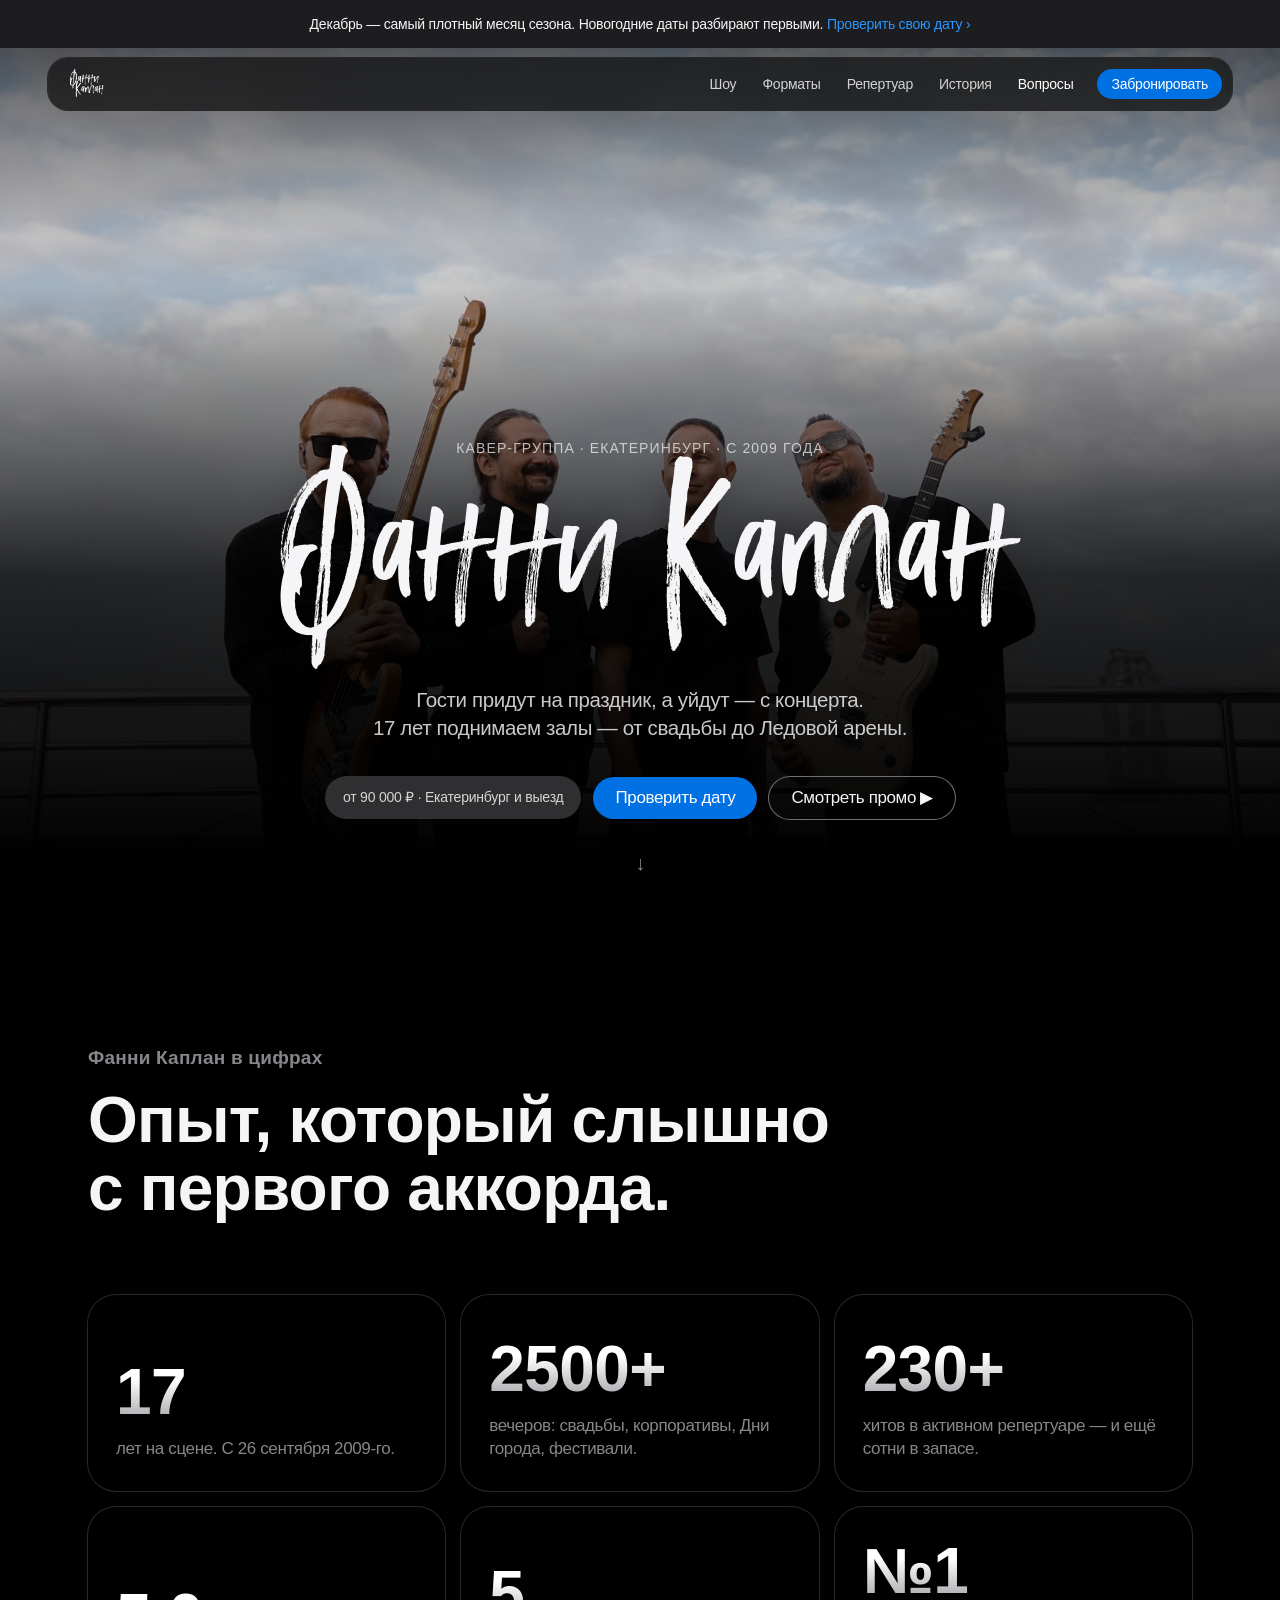
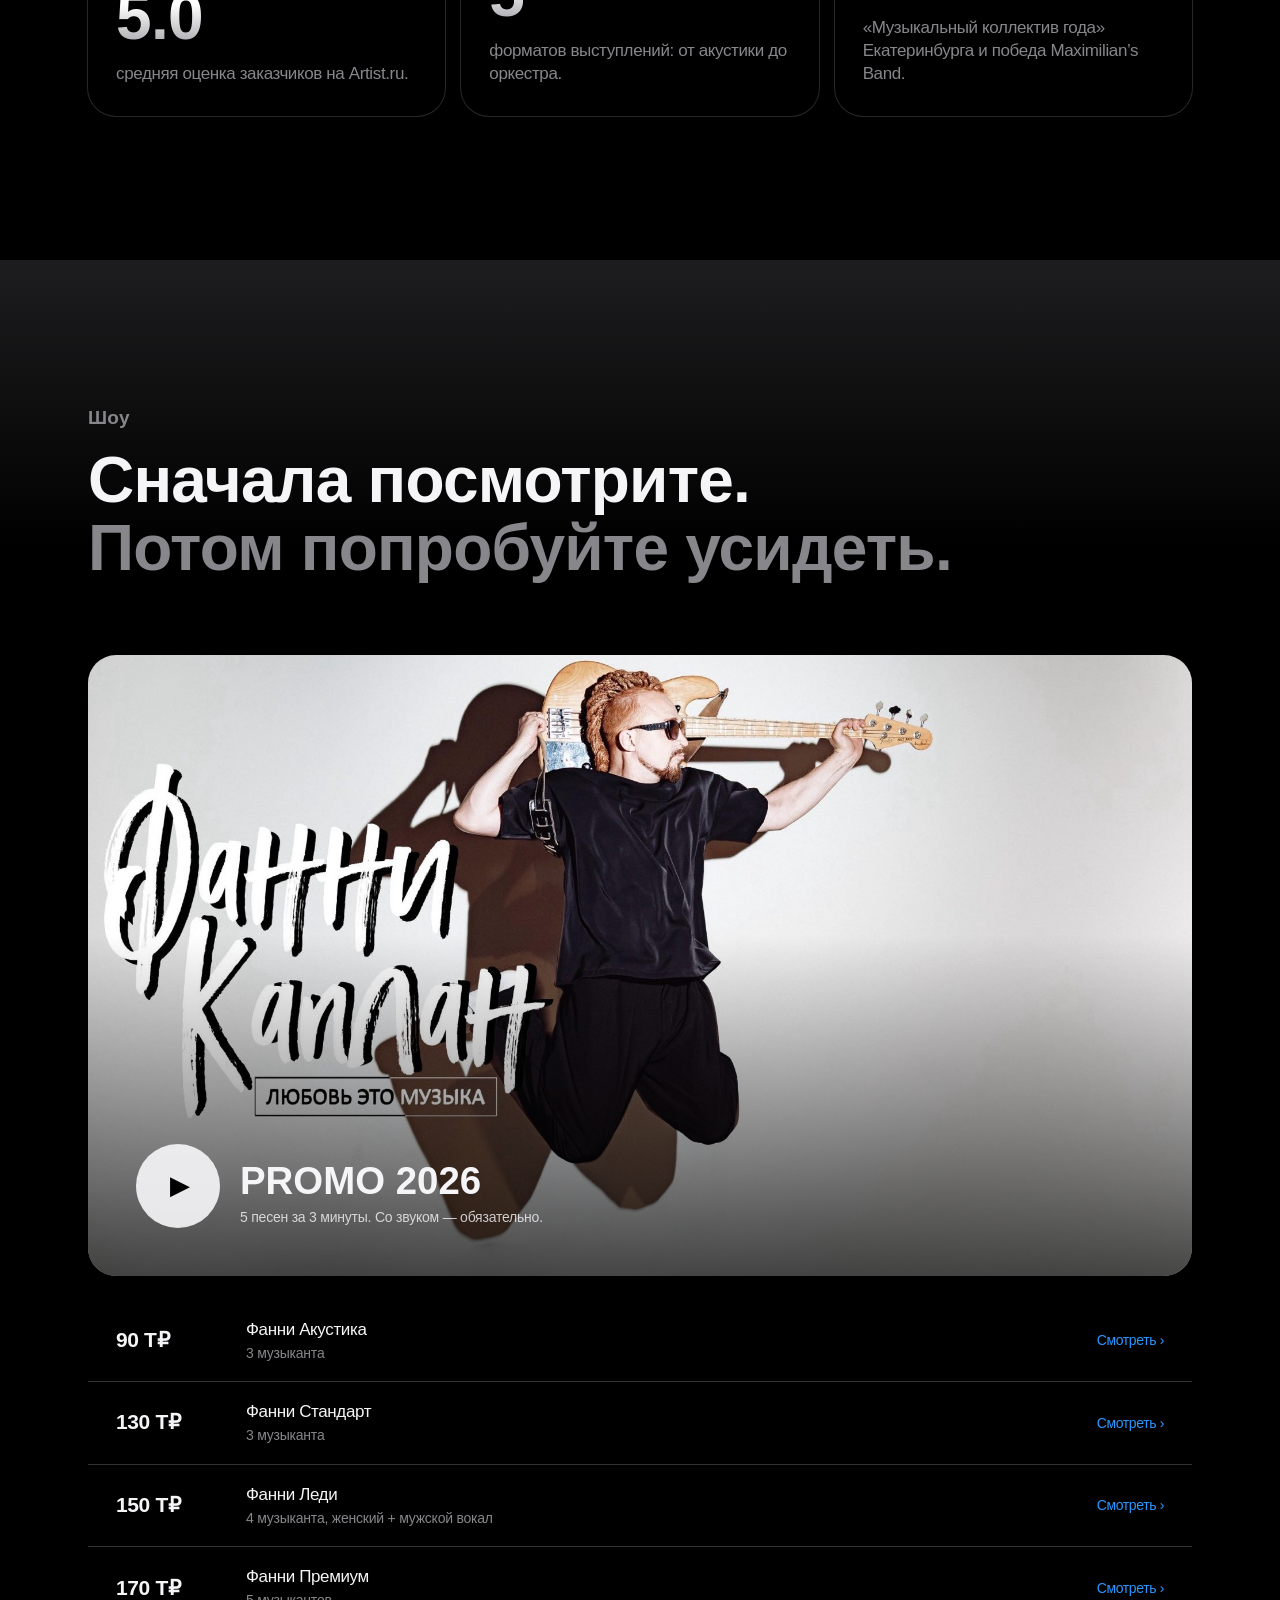
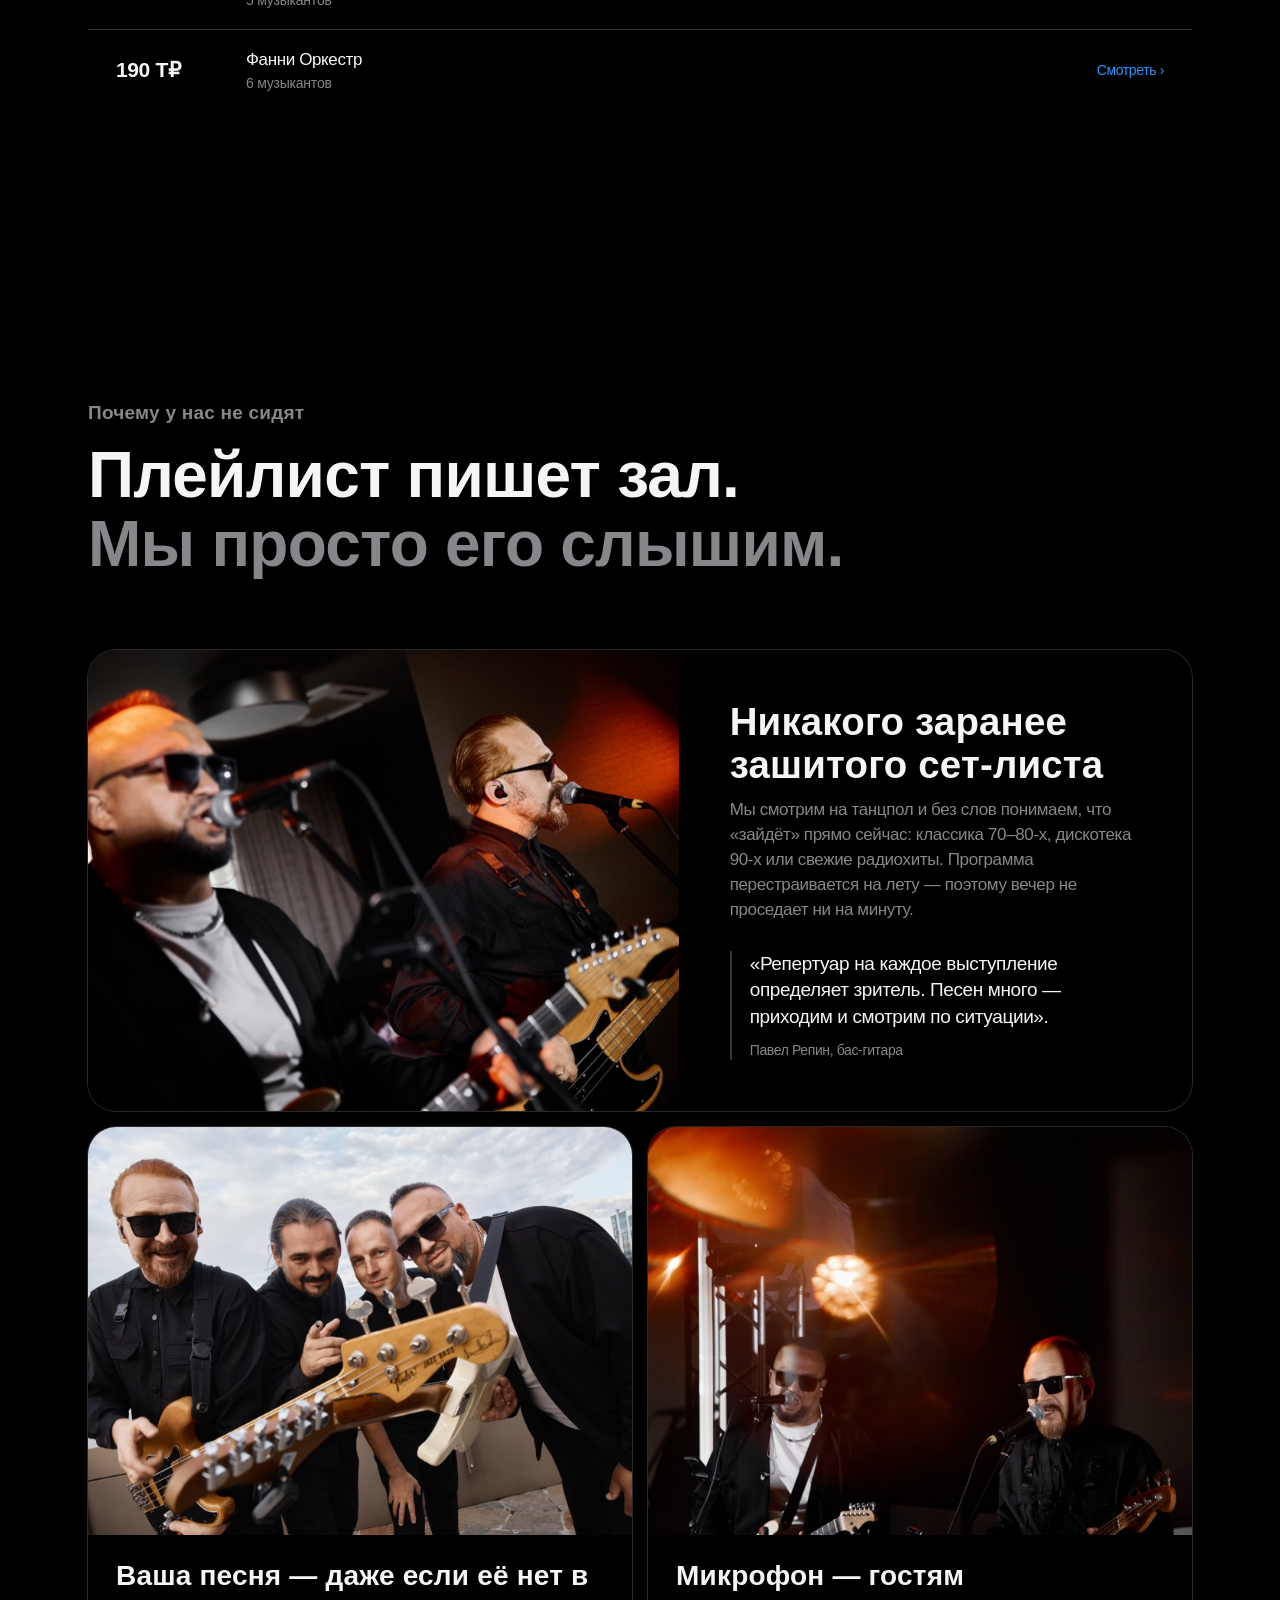
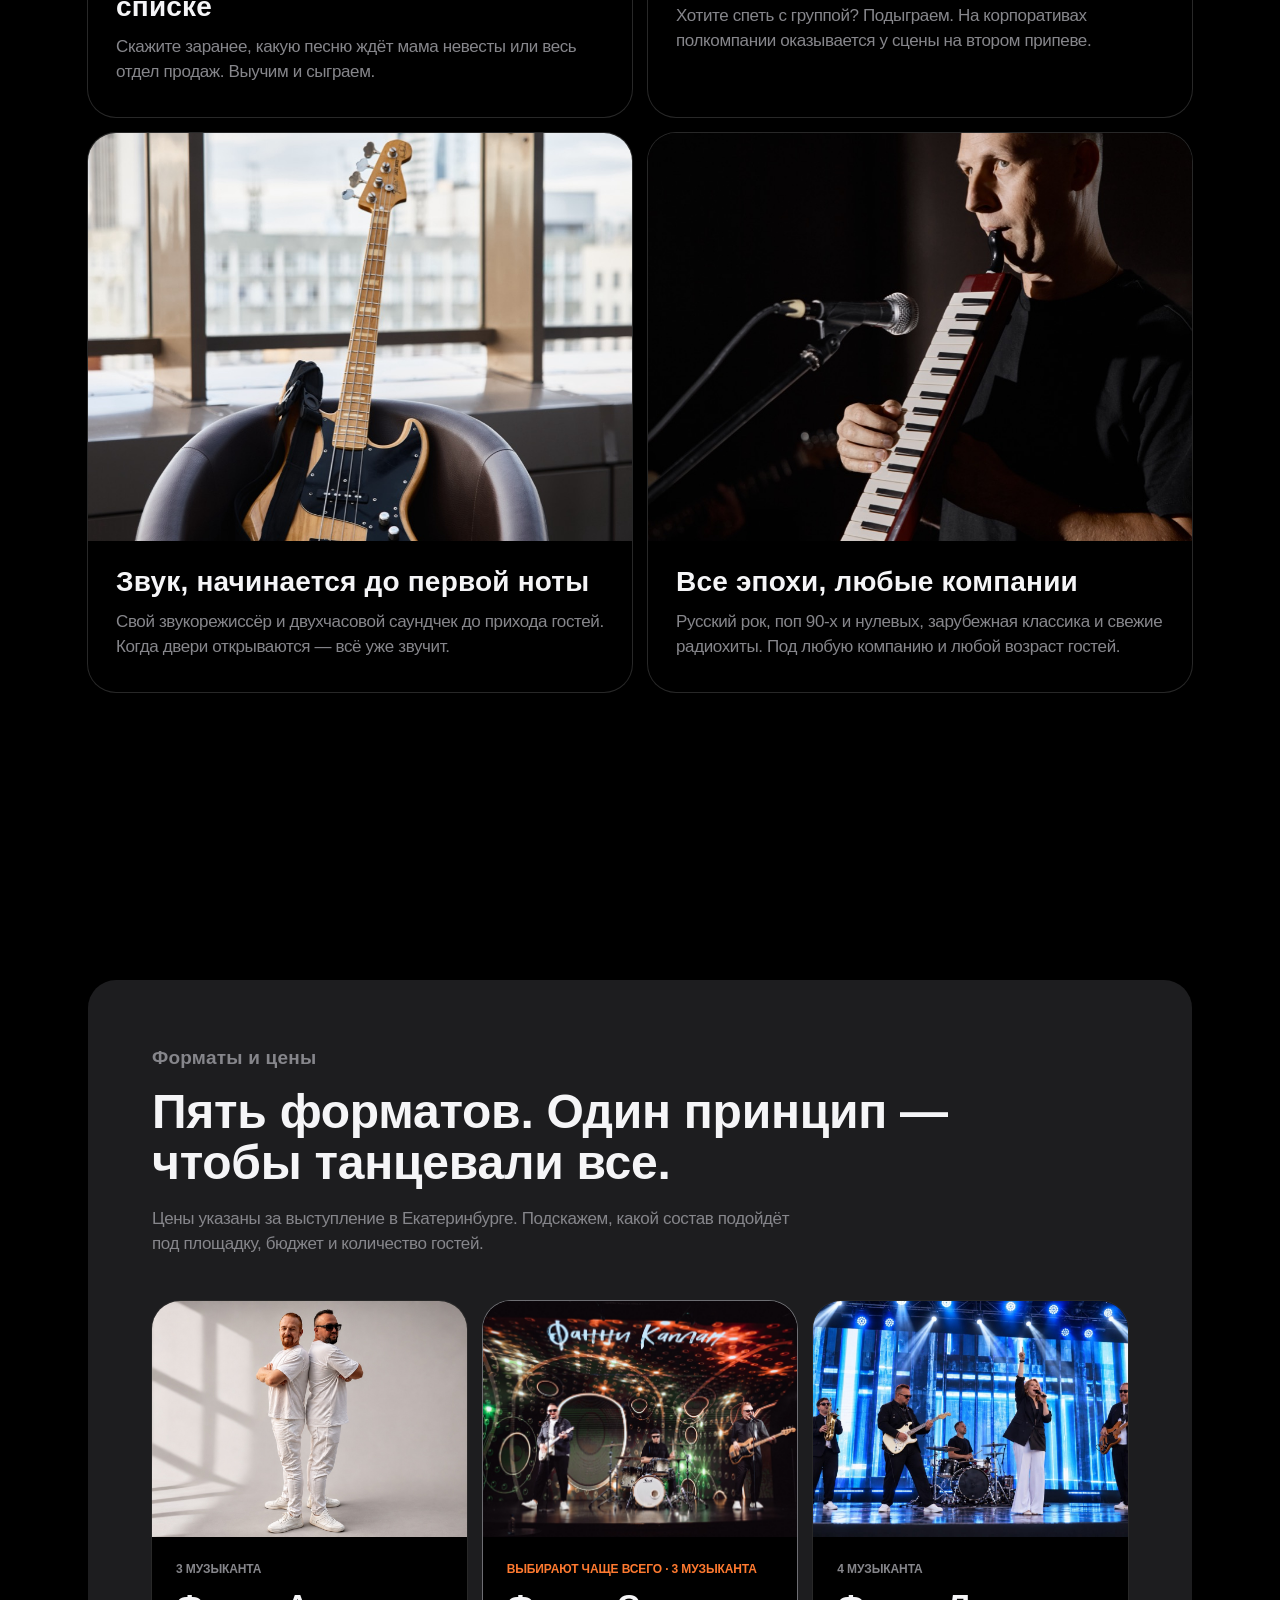
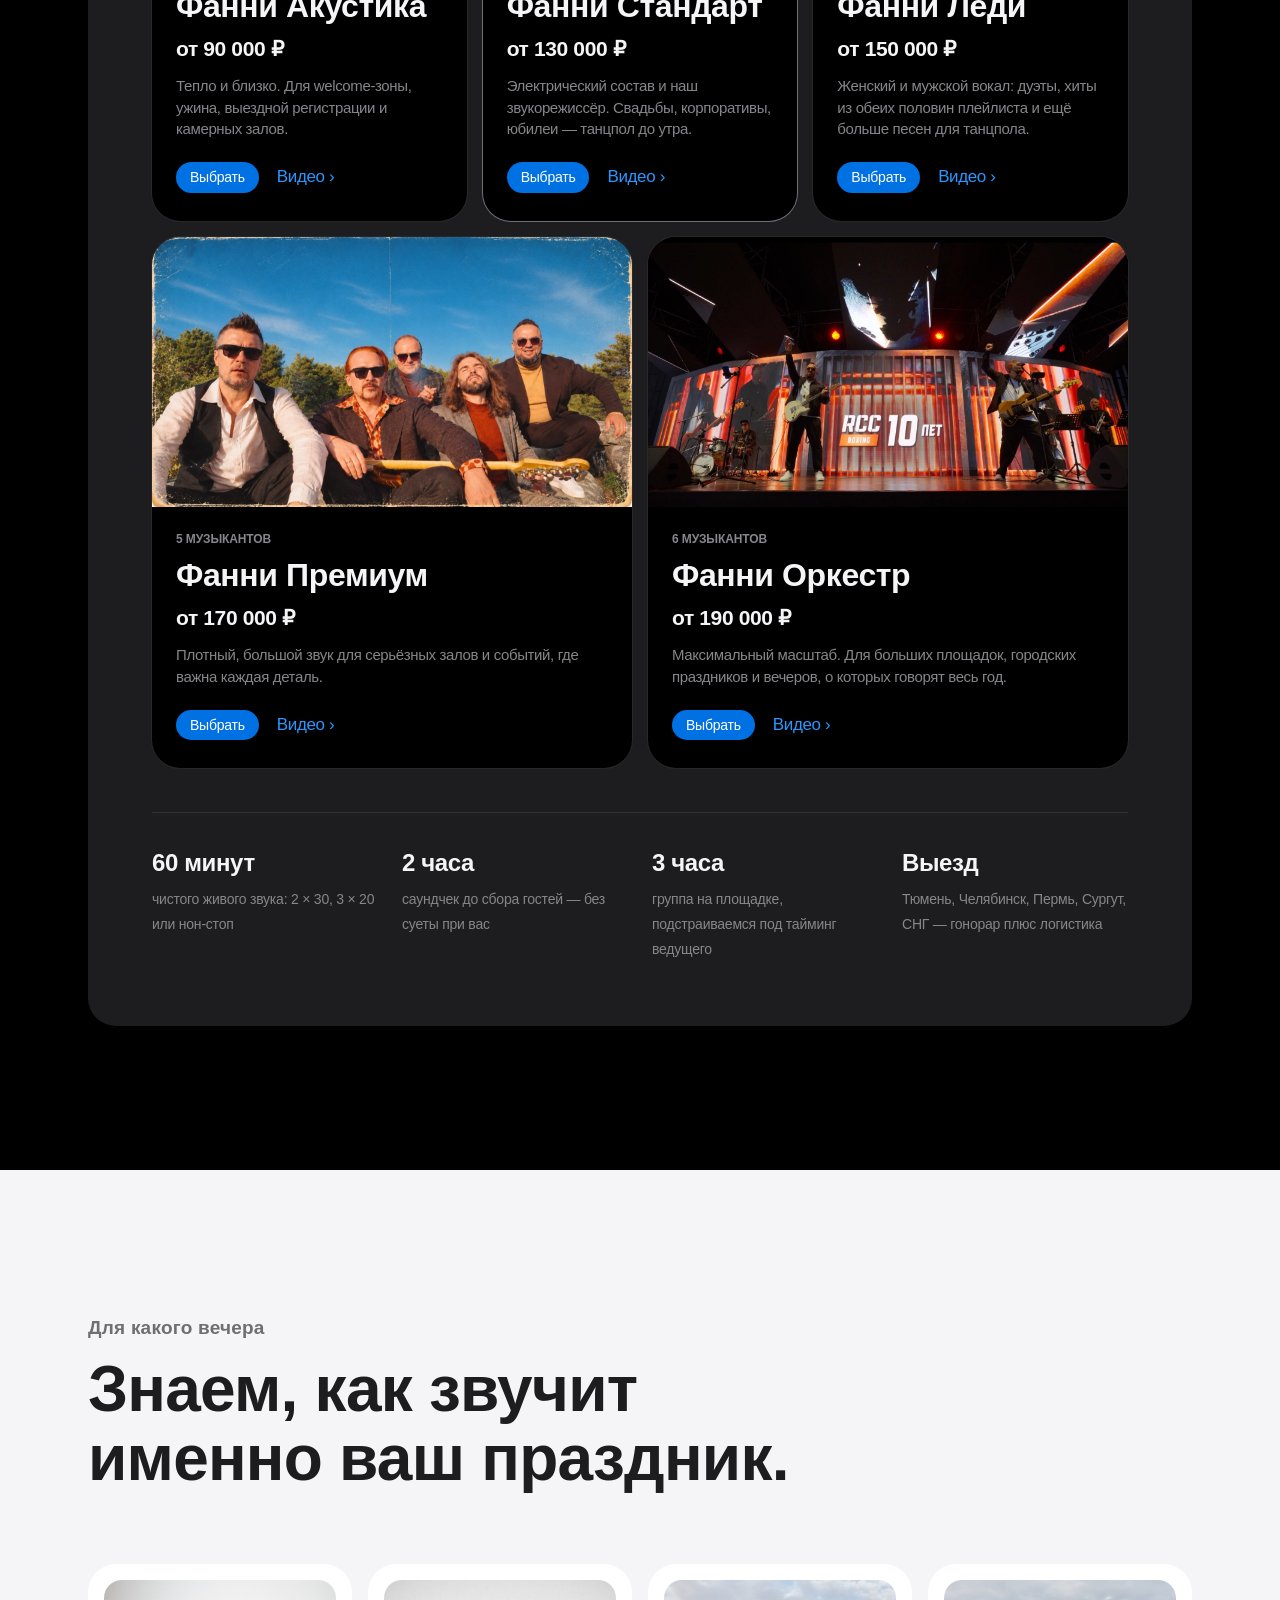
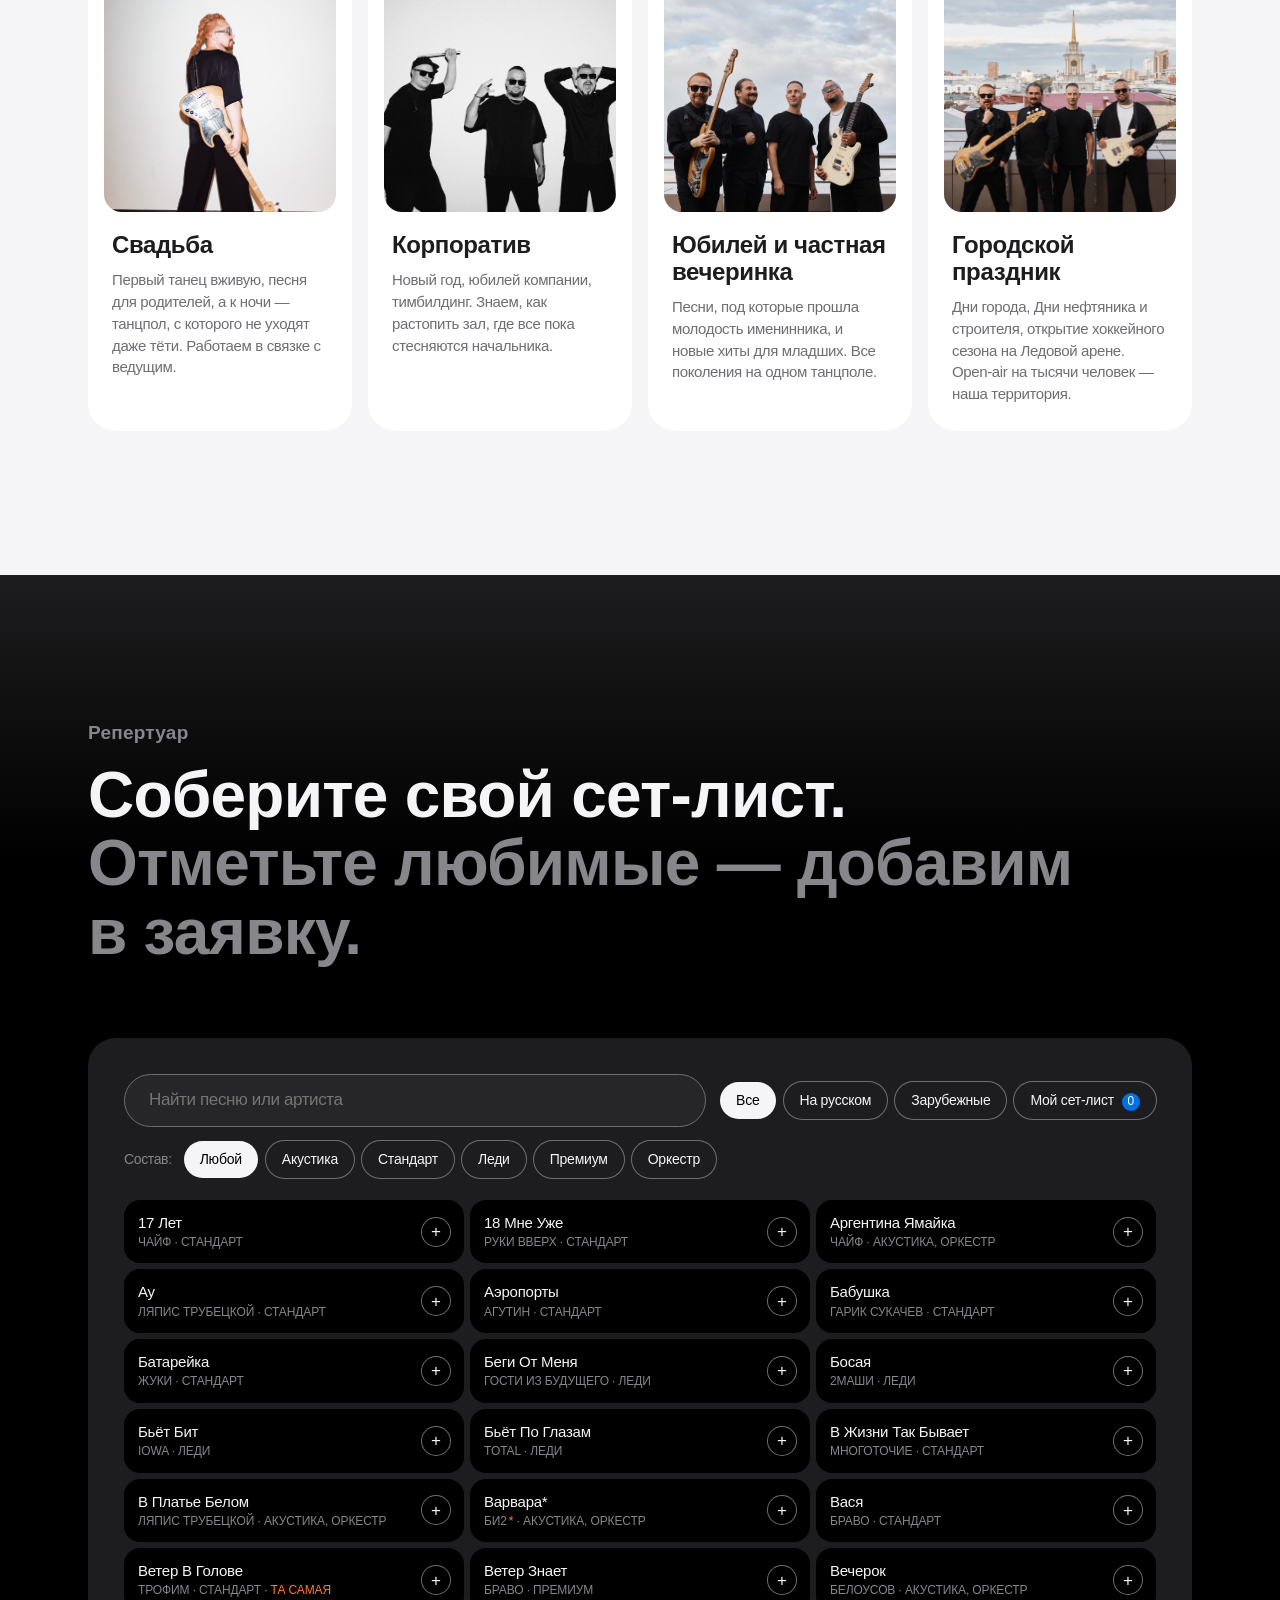
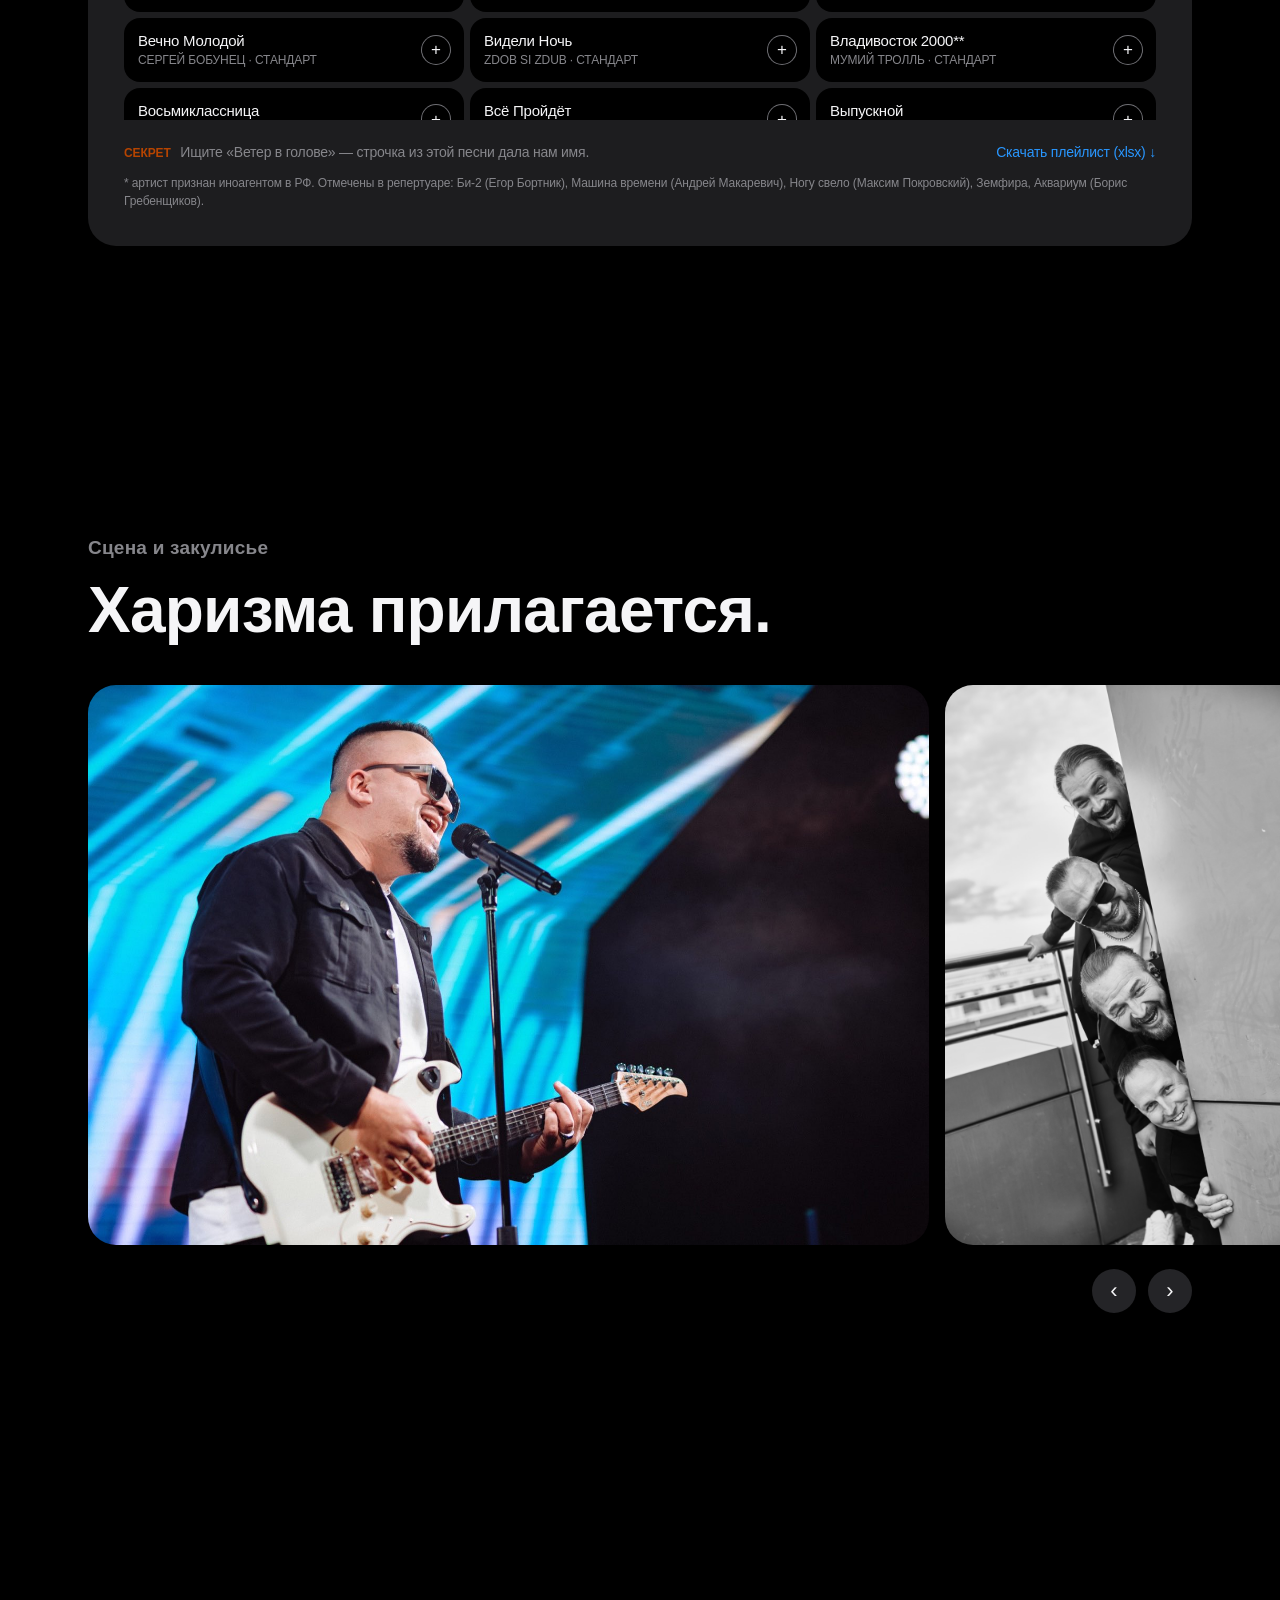
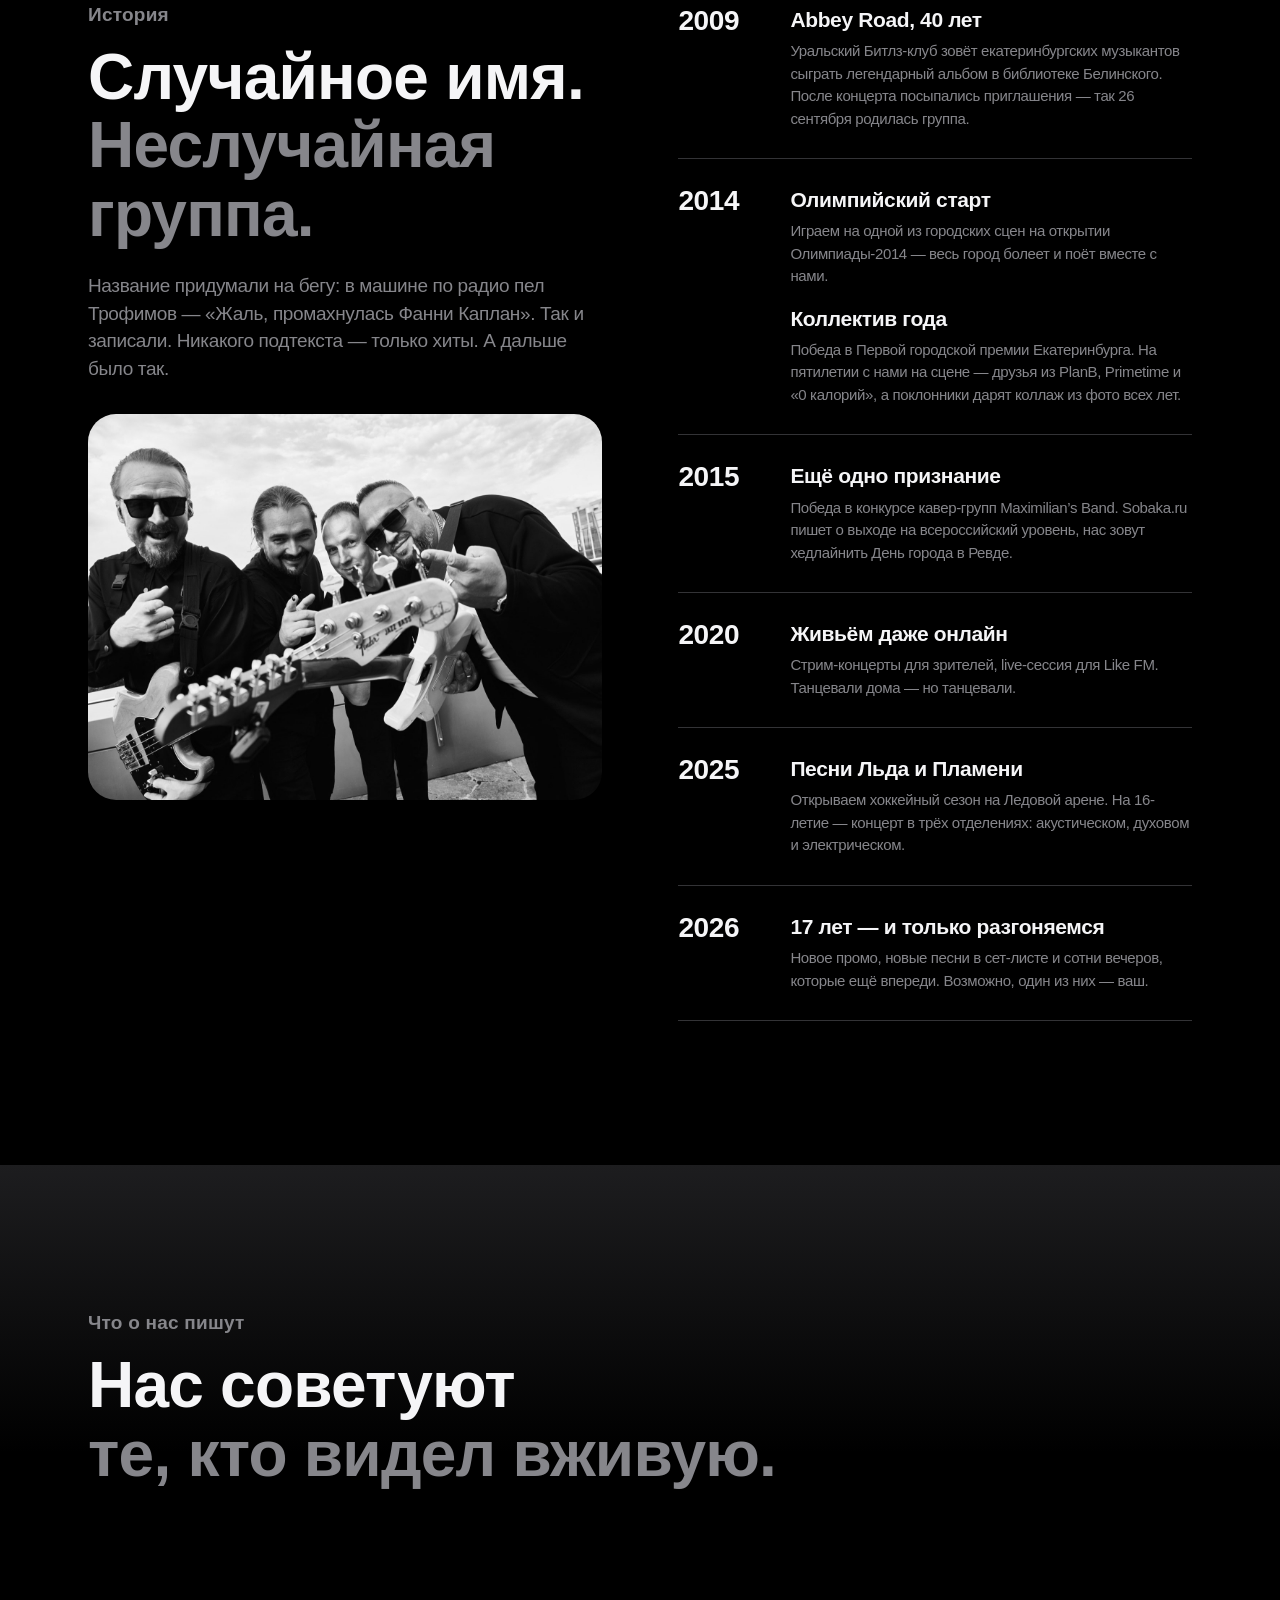
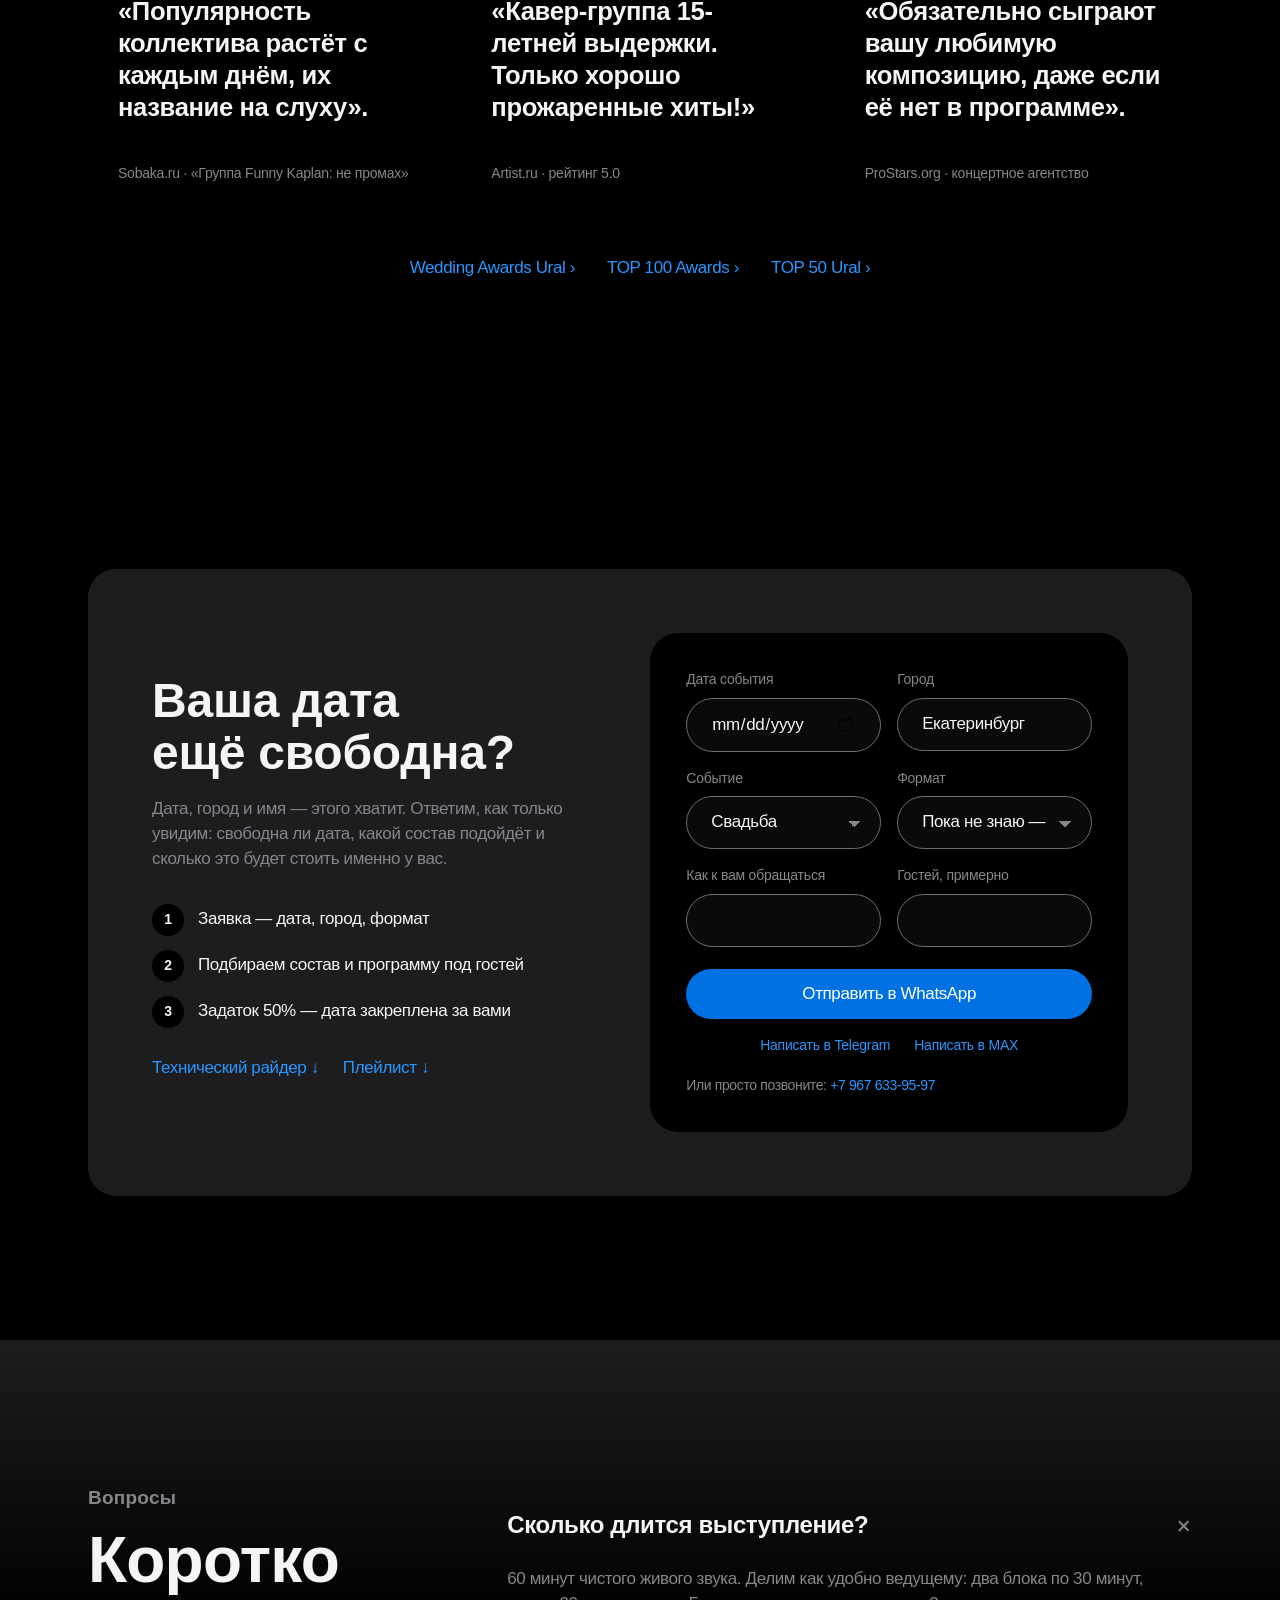
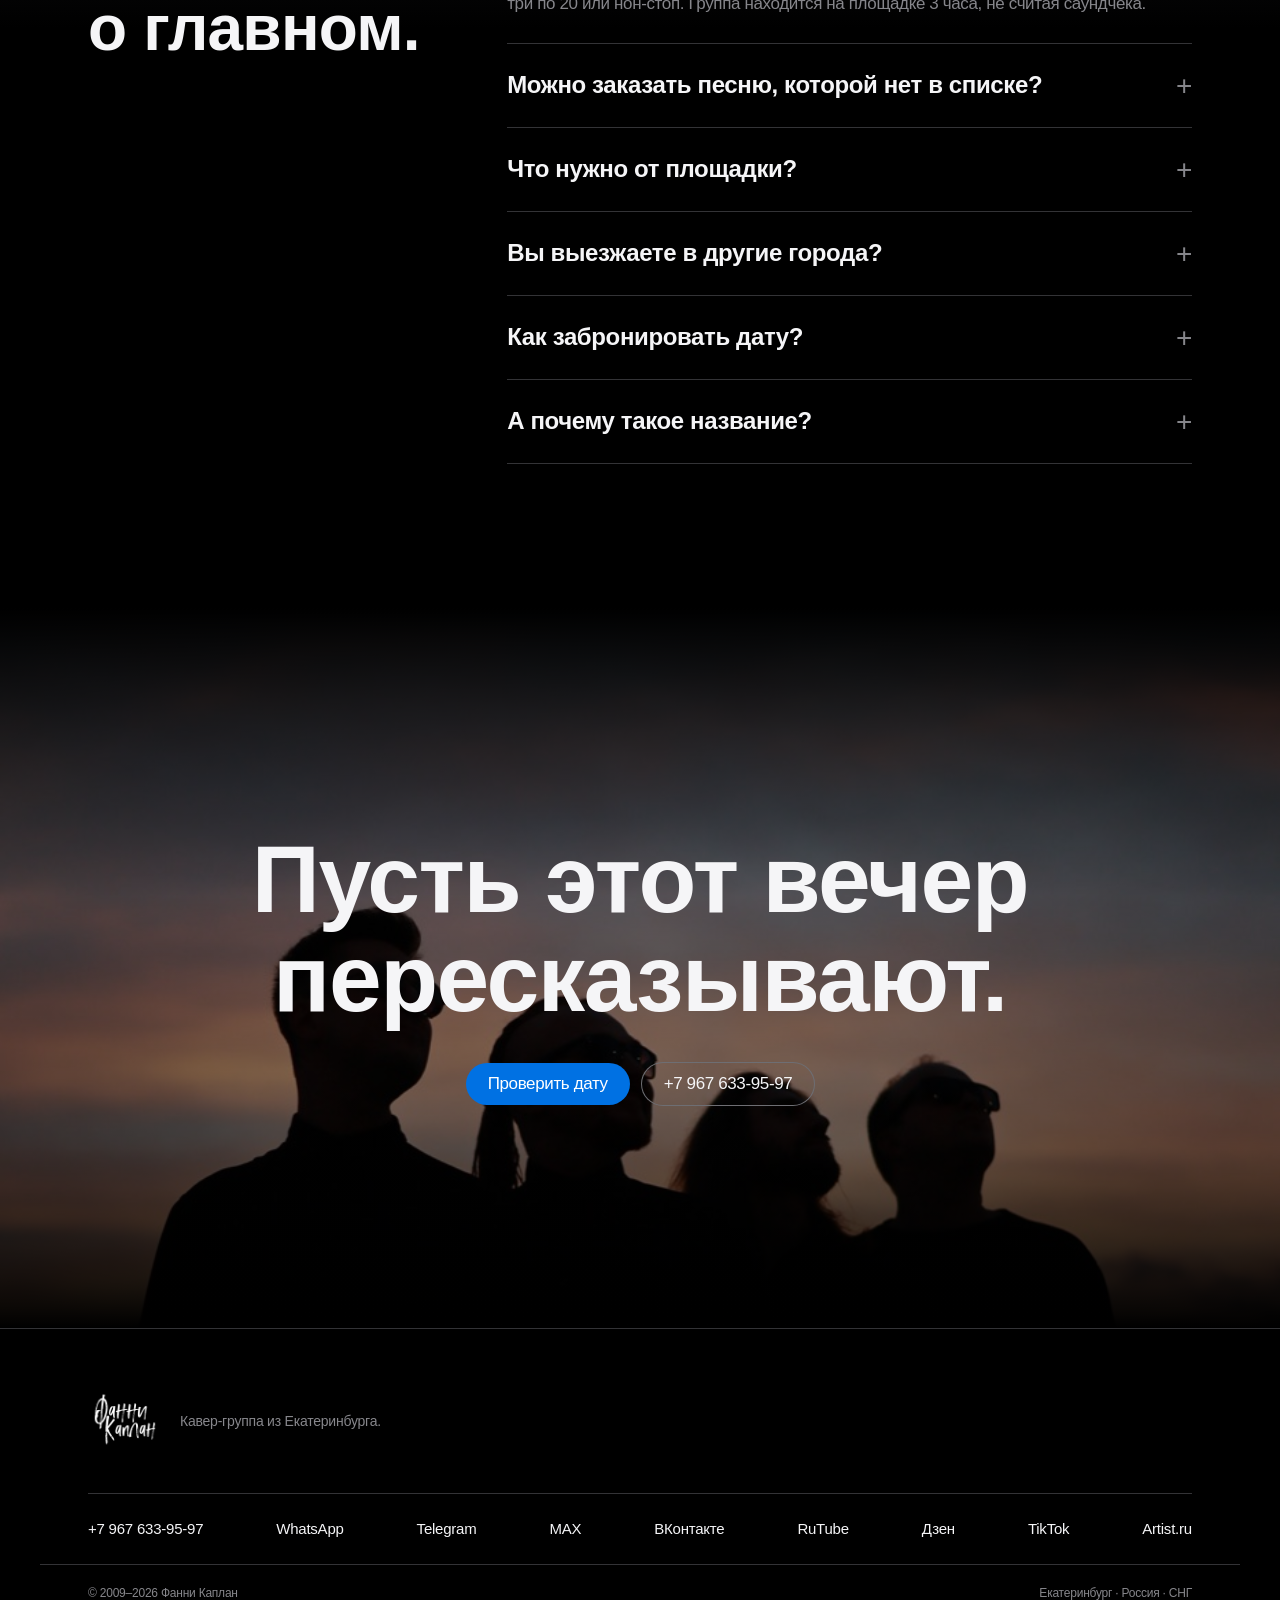
==== commit 30db770d: "Faster hero video start, Kinescope promo and format links, A–Z repertoire, lighter Telegram/MAX butt" ====
--- a/index.html
+++ b/index.html
@@ -31,7 +31,9 @@
   <meta name="theme-color" content="#000000" />
   <link rel="icon" type="image/x-icon" href="favicon.ico" />
   <link rel="apple-touch-icon" href="apple-touch-icon.png" />
-  <link rel="stylesheet" href="styles.css?v=20261101-3" />
+  <link rel="preconnect" href="https://dl.dropboxusercontent.com" crossorigin />
+  <link rel="dns-prefetch" href="https://dl.dropboxusercontent.com" />
+  <link rel="stylesheet" href="styles.css?v=20261102" />
   <script type="application/ld+json">
   {
     "@context": "https://schema.org",
@@ -79,7 +81,7 @@
     <!-- HERO -->
     <section class="hero">
       <img class="hero-photo" src="assets/img/roof-color.jpg" alt="" aria-hidden="true" fetchpriority="high" />
-      <video class="hero-video" muted loop playsinline preload="none" aria-hidden="true"
+      <video class="hero-video" muted loop playsinline autoplay preload="auto" aria-hidden="true"
         data-desktop="https://dl.dropboxusercontent.com/scl/fi/2l7xf7e7tusecnd87i3pw/funnykaplan-hero-desktop.mp4?rlkey=vtopx8rx8d74wjcrzdivbjhwe&amp;raw=1"
         data-phone="https://dl.dropboxusercontent.com/scl/fi/ew889ge3655rnhvhcst9g/funnykaplan-hero-phone.mp4?rlkey=jgznupwjb3w1e28yf4lmc88fq&amp;raw=1"></video>
       <div class="hero-shade"></div>
@@ -119,7 +121,7 @@
         <h2 class="h-section reveal">Сначала посмотрите.<br><span class="muted">Потом попробуйте усидеть.</span></h2>
         <div class="media-frame promo reveal" id="promo">
           <img class="promo-poster" src="assets/video/promo-poster.jpg" alt="" loading="lazy" />
-          <div class="promo-player" id="promoPlayer" data-src="https://rutube.ru/play/embed/9826efb5cd88380bfab0053997c854ba"></div>
+          <div class="promo-player" id="promoPlayer" data-src="https://kinescope.io/embed/hfA11G66TcuiZJvP3A7ASY"></div>
           <button class="promo-cover" type="button" data-play-promo aria-label="Включить промо-ролик">
             <span class="promo-play">▶</span>
             <span class="promo-text">
@@ -129,8 +131,8 @@
           </button>
         </div>
         <div class="format-links reveal">
-          <a href="https://kinescope.io/eA21ggk34mH8oHEsvL3kzo" target="_blank" rel="noreferrer"><b>90 Т₽</b><span><strong>Фанни Акустика</strong><small>3 музыканта</small></span><i>Смотреть ›</i></a>
-          <a href="https://kinescope.io/bRowEA8NYr9DQ2sjeVxua4" target="_blank" rel="noreferrer"><b>130 Т₽</b><span><strong>Фанни Стандарт</strong><small>3 музыканта</small></span><i>Смотреть ›</i></a>
+          <a href="https://rutube.ru/plst/1887660" target="_blank" rel="noreferrer"><b>90 Т₽</b><span><strong>Фанни Акустика</strong><small>3 музыканта</small></span><i>Смотреть ›</i></a>
+          <a href="https://rutube.ru/plst/1887662" target="_blank" rel="noreferrer"><b>130 Т₽</b><span><strong>Фанни Стандарт</strong><small>3 музыканта</small></span><i>Смотреть ›</i></a>
           <a href="https://rutube.ru/plst/1823419" target="_blank" rel="noreferrer"><b>150 Т₽</b><span><strong>Фанни Леди</strong><small>4 музыканта, женский + мужской вокал</small></span><i>Смотреть ›</i></a>
           <a href="https://rutube.ru/plst/1823669" target="_blank" rel="noreferrer"><b>170 Т₽</b><span><strong>Фанни Премиум</strong><small>5 музыкантов</small></span><i>Смотреть ›</i></a>
           <a href="https://rutube.ru/plst/1808209" target="_blank" rel="noreferrer"><b>190 Т₽</b><span><strong>Фанни Оркестр</strong><small>6 музыкантов</small></span><i>Смотреть ›</i></a>
@@ -170,7 +172,7 @@
           <article class="tile feature reveal">
             <img src="assets/img/bass-chair.jpg" alt="Бас-гитара на кресле у панорамного окна" loading="lazy" />
             <div class="feature-copy">
-              <h3>Звук, за который не неловко</h3>
+              <h3>Звук, начинается до первой ноты</h3>
               <p>Свой звукорежиссёр и двухчасовой саундчек до прихода гостей. Когда двери открываются — всё уже звучит.</p>
             </div>
           </article>
@@ -203,7 +205,7 @@
                 <p>Тепло и близко. Для welcome-зоны, ужина, выездной регистрации и камерных залов.</p>
                 <div class="format-actions">
                   <a class="pill pill-blue pill-sm" href="#booking" data-format="Фанни Акустика">Выбрать</a>
-                  <a class="link" href="https://kinescope.io/eA21ggk34mH8oHEsvL3kzo" target="_blank" rel="noreferrer">Видео ›</a>
+                  <a class="link" href="https://kinescope.io/fDFNrwqCPCihkQKjNpfScs" target="_blank" rel="noreferrer">Видео ›</a>
                 </div>
               </div>
             </article>
@@ -216,7 +218,7 @@
                 <p>Электрический состав и наш звукорежиссёр. Свадьбы, корпоративы, юбилеи — танцпол до утра.</p>
                 <div class="format-actions">
                   <a class="pill pill-blue pill-sm" href="#booking" data-format="Фанни Стандарт">Выбрать</a>
-                  <a class="link" href="https://kinescope.io/bRowEA8NYr9DQ2sjeVxua4" target="_blank" rel="noreferrer">Видео ›</a>
+                  <a class="link" href="https://kinescope.io/hfA11G66TcuiZJvP3A7ASY" target="_blank" rel="noreferrer">Видео ›</a>
                 </div>
               </div>
             </article>
@@ -229,7 +231,7 @@
                 <p>Женский и мужской вокал: дуэты, хиты из обеих половин плейлиста и ещё больше песен для танцпола.</p>
                 <div class="format-actions">
                   <a class="pill pill-blue pill-sm" href="#booking" data-format="Фанни Леди">Выбрать</a>
-                  <a class="link" href="https://rutube.ru/plst/1823419" target="_blank" rel="noreferrer">Видео ›</a>
+                  <a class="link" href="https://kinescope.io/9JTfkqHL6M3zKuXSRj5ubv" target="_blank" rel="noreferrer">Видео ›</a>
                 </div>
               </div>
             </article>
@@ -242,7 +244,7 @@
                 <p>Плотный, большой звук для серьёзных залов и событий, где важна каждая деталь.</p>
                 <div class="format-actions">
                   <a class="pill pill-blue pill-sm" href="#booking" data-format="Фанни Премиум">Выбрать</a>
-                  <a class="link" href="https://rutube.ru/plst/1823669" target="_blank" rel="noreferrer">Видео ›</a>
+                  <a class="link" href="https://kinescope.io/ta6yb4mv32S1YxtbKH8GHL" target="_blank" rel="noreferrer">Видео ›</a>
                 </div>
               </div>
             </article>
@@ -255,7 +257,7 @@
                 <p>Максимальный масштаб. Для больших площадок, городских праздников и вечеров, о которых говорят весь год.</p>
                 <div class="format-actions">
                   <a class="pill pill-blue pill-sm" href="#booking" data-format="Фанни Оркестр">Выбрать</a>
-                  <a class="link" href="https://rutube.ru/plst/1808209" target="_blank" rel="noreferrer">Видео ›</a>
+                  <a class="link" href="https://kinescope.io/kewTtB7Mr8VxuhMTipd61p" target="_blank" rel="noreferrer">Видео ›</a>
                 </div>
               </div>
             </article>
@@ -462,8 +464,10 @@
             <p class="form-error" id="formError" hidden>Укажите дату и как к вам обращаться — этого достаточно, чтобы начать.</p>
             <div class="form-actions">
               <button class="pill pill-blue pill-lg" type="submit" data-channel="whatsapp">Отправить в WhatsApp</button>
-              <button class="pill pill-outline pill-lg" type="submit" data-channel="telegram">Отправить в Telegram</button>
-              <button class="pill pill-outline pill-lg" type="submit" data-channel="max">Отправить в MAX</button>
+              <div class="form-alt">
+                <button class="link" type="button" data-chat="telegram">Написать в Telegram</button>
+                <button class="link" type="button" data-chat="max">Написать в MAX</button>
+              </div>
             </div>
             <p class="form-hint">Или просто позвоните: <a href="tel:+79676339597">+7 967 633-95-97</a></p>
           </form>
@@ -550,7 +554,7 @@
 
   <div class="toast" id="toast" role="status" aria-live="polite"></div>
 
-  <script src="songs.js?v=20261101-3"></script>
-  <script src="script.js?v=20261101-3"></script>
+  <script src="songs.js?v=20261102"></script>
+  <script src="script.js?v=20261102"></script>
 </body>
 </html>
--- a/styles.css
+++ b/styles.css
@@ -432,6 +432,8 @@
 .form-error { color: #ff6961; font-size: 14px; }
 .form-actions { display: flex; flex-wrap: wrap; gap: 12px; margin-top: 6px; }
 .form-actions .pill { flex: 1 1 200px; }
+.form-alt { flex: 1 1 100%; display: flex; flex-wrap: wrap; justify-content: center; gap: 8px 24px; }
+.form-alt .link { background: none; border: 0; padding: 4px 0; font: inherit; font-size: 14px; letter-spacing: -0.224px; cursor: pointer; }
 .form-hint { color: var(--ash); font-size: 14px; }
 .form-hint a { color: var(--link); white-space: nowrap; }
 
@@ -530,7 +532,7 @@
   .hero-content { padding-bottom: 72px; }
   .buy-cluster .capsule { width: 100%; justify-content: center; }
   .metrics { gap: 10px; }
-  .metric { padding: 22px 18px; min-height: 160px; }
+  .metric { padding: 22px 18px; min-height: 160px; justify-content: flex-start; }
   .metric span { font-size: 14px; }
   .formats { grid-template-columns: 1fr; }
   .formats .format-hit .format-img { aspect-ratio: 4 / 3; }
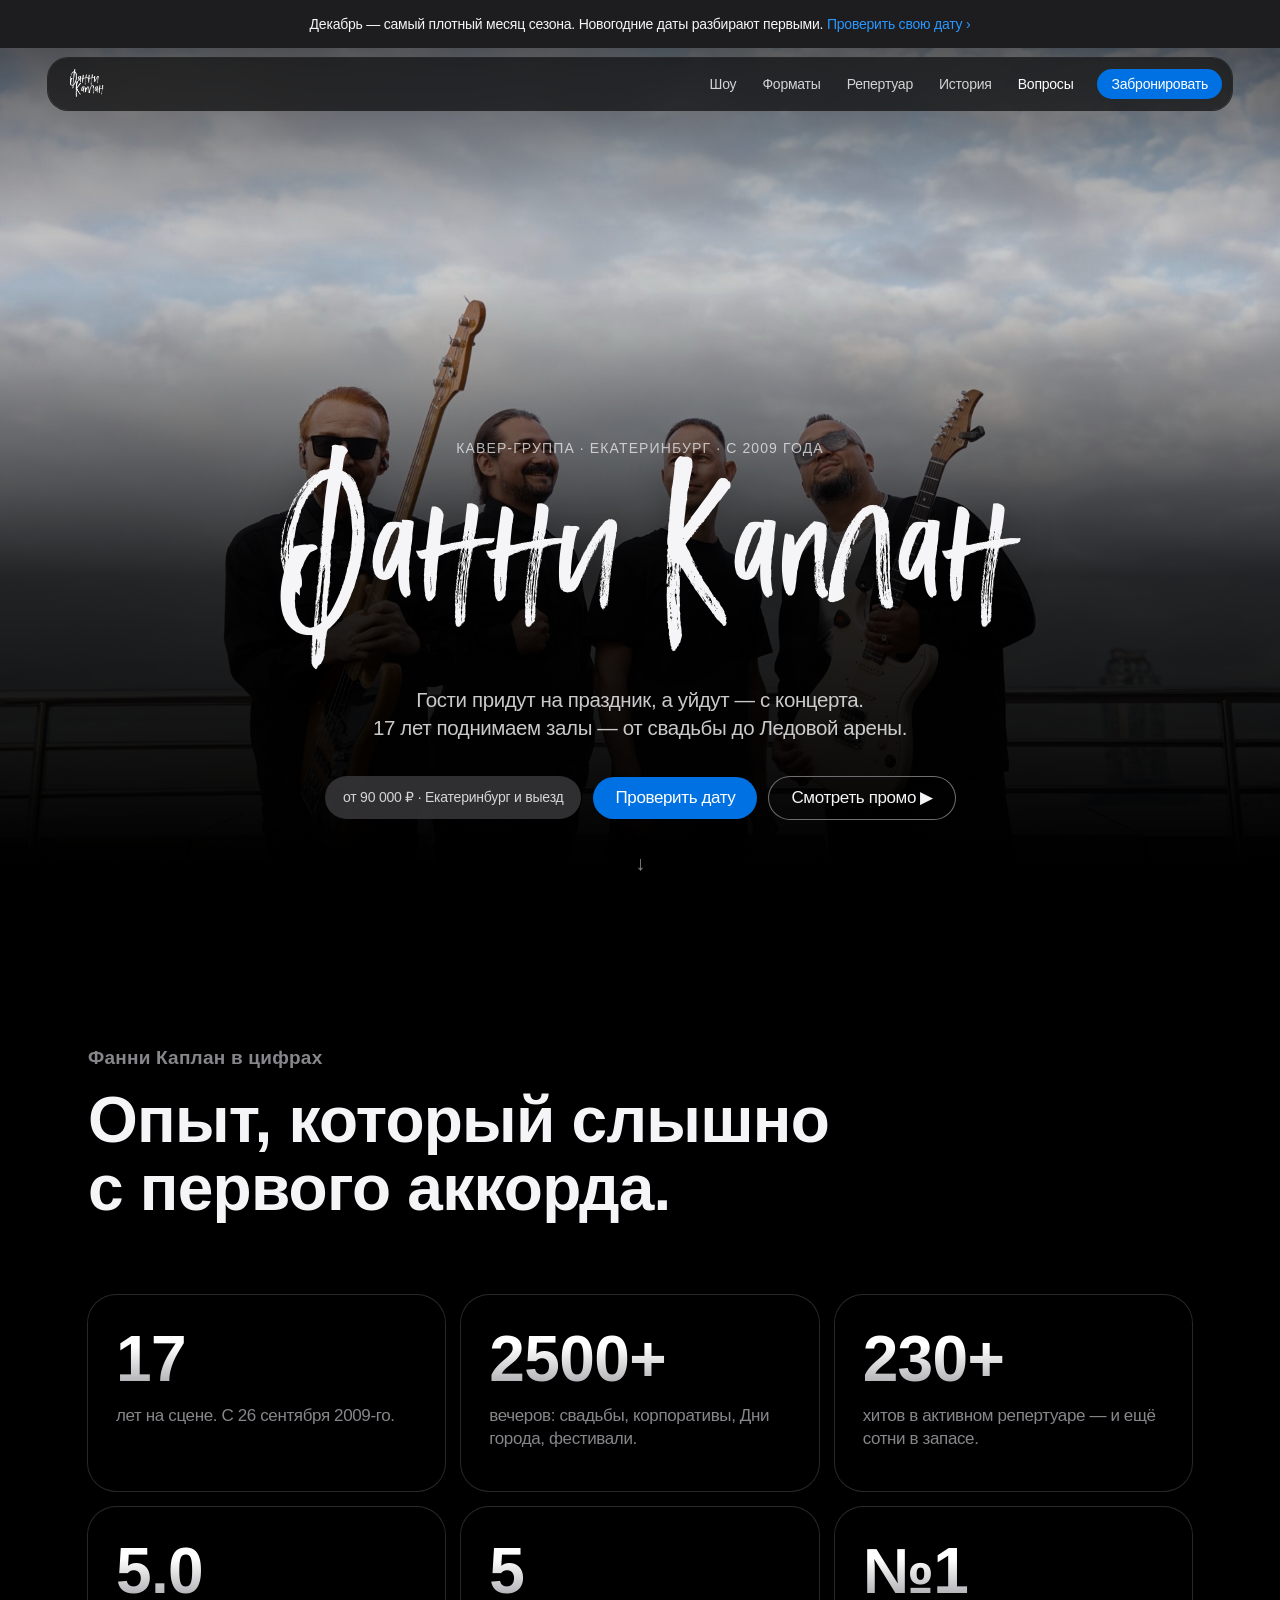
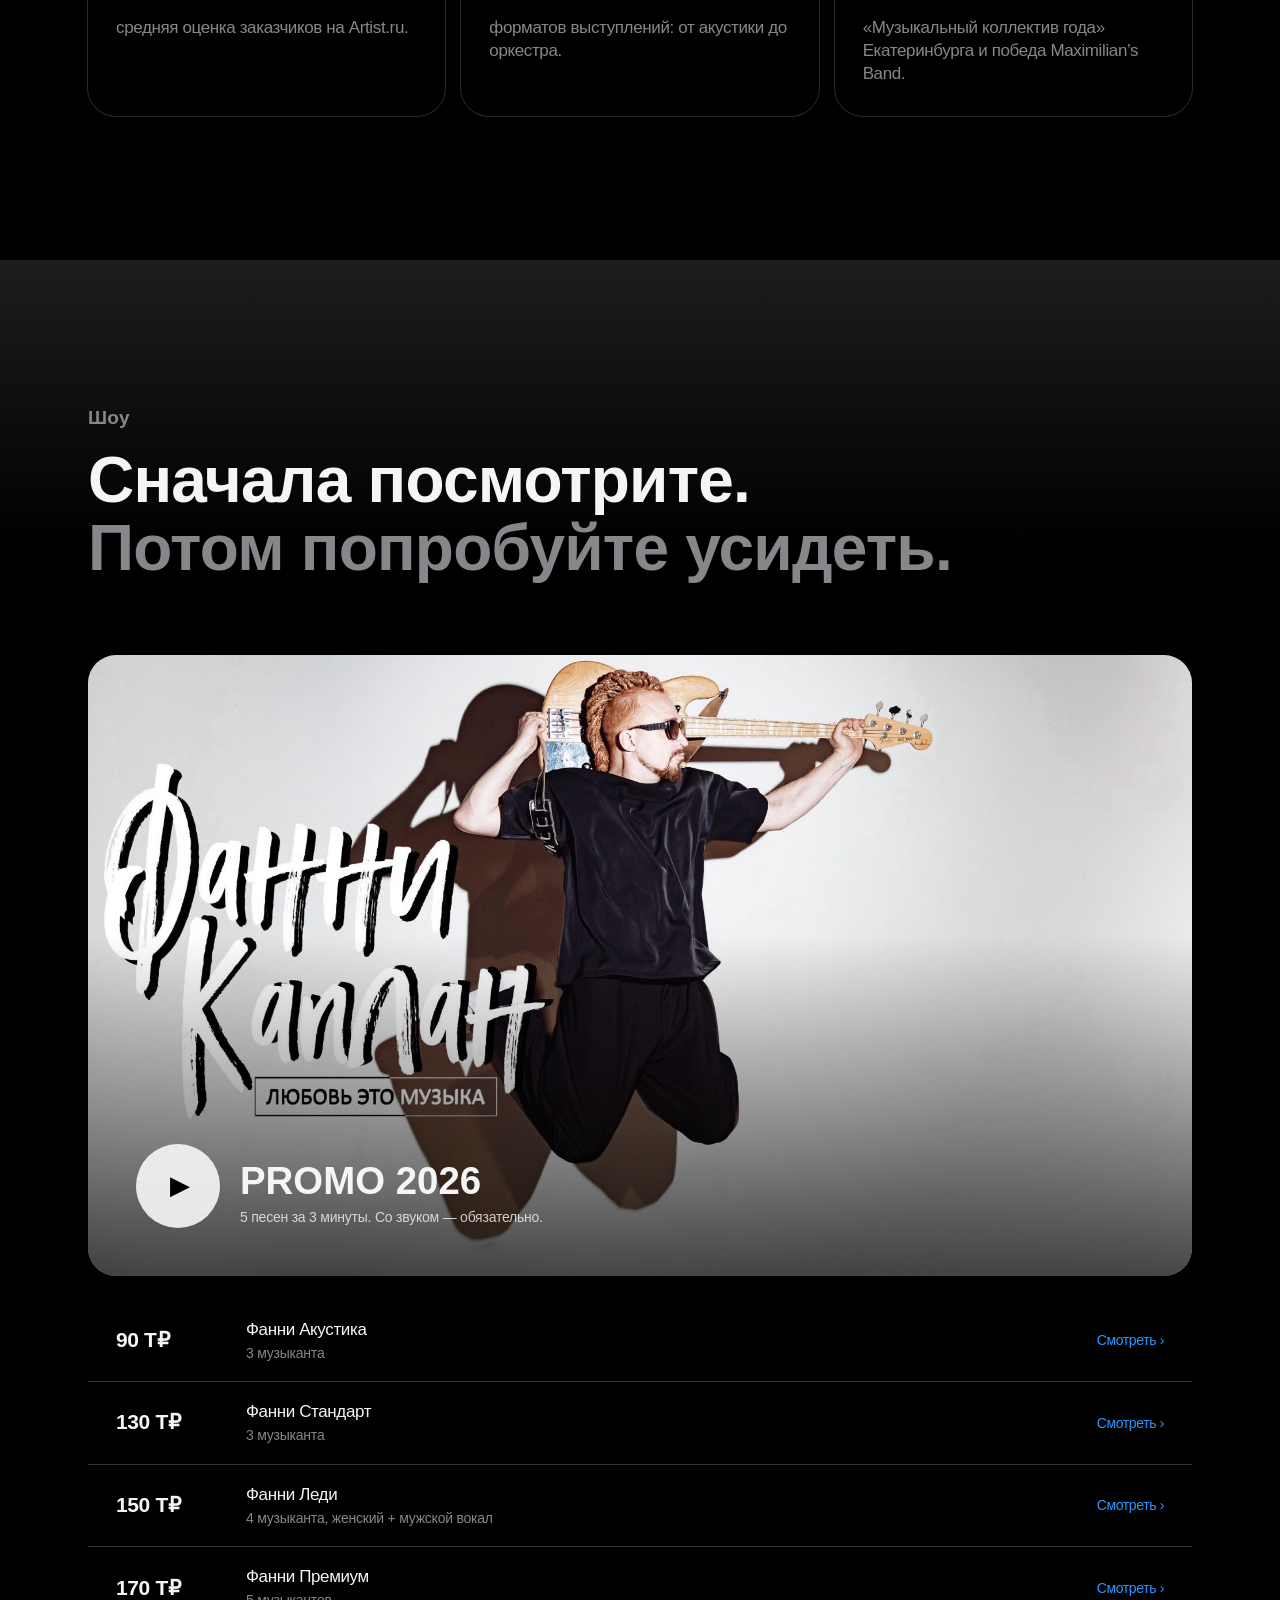
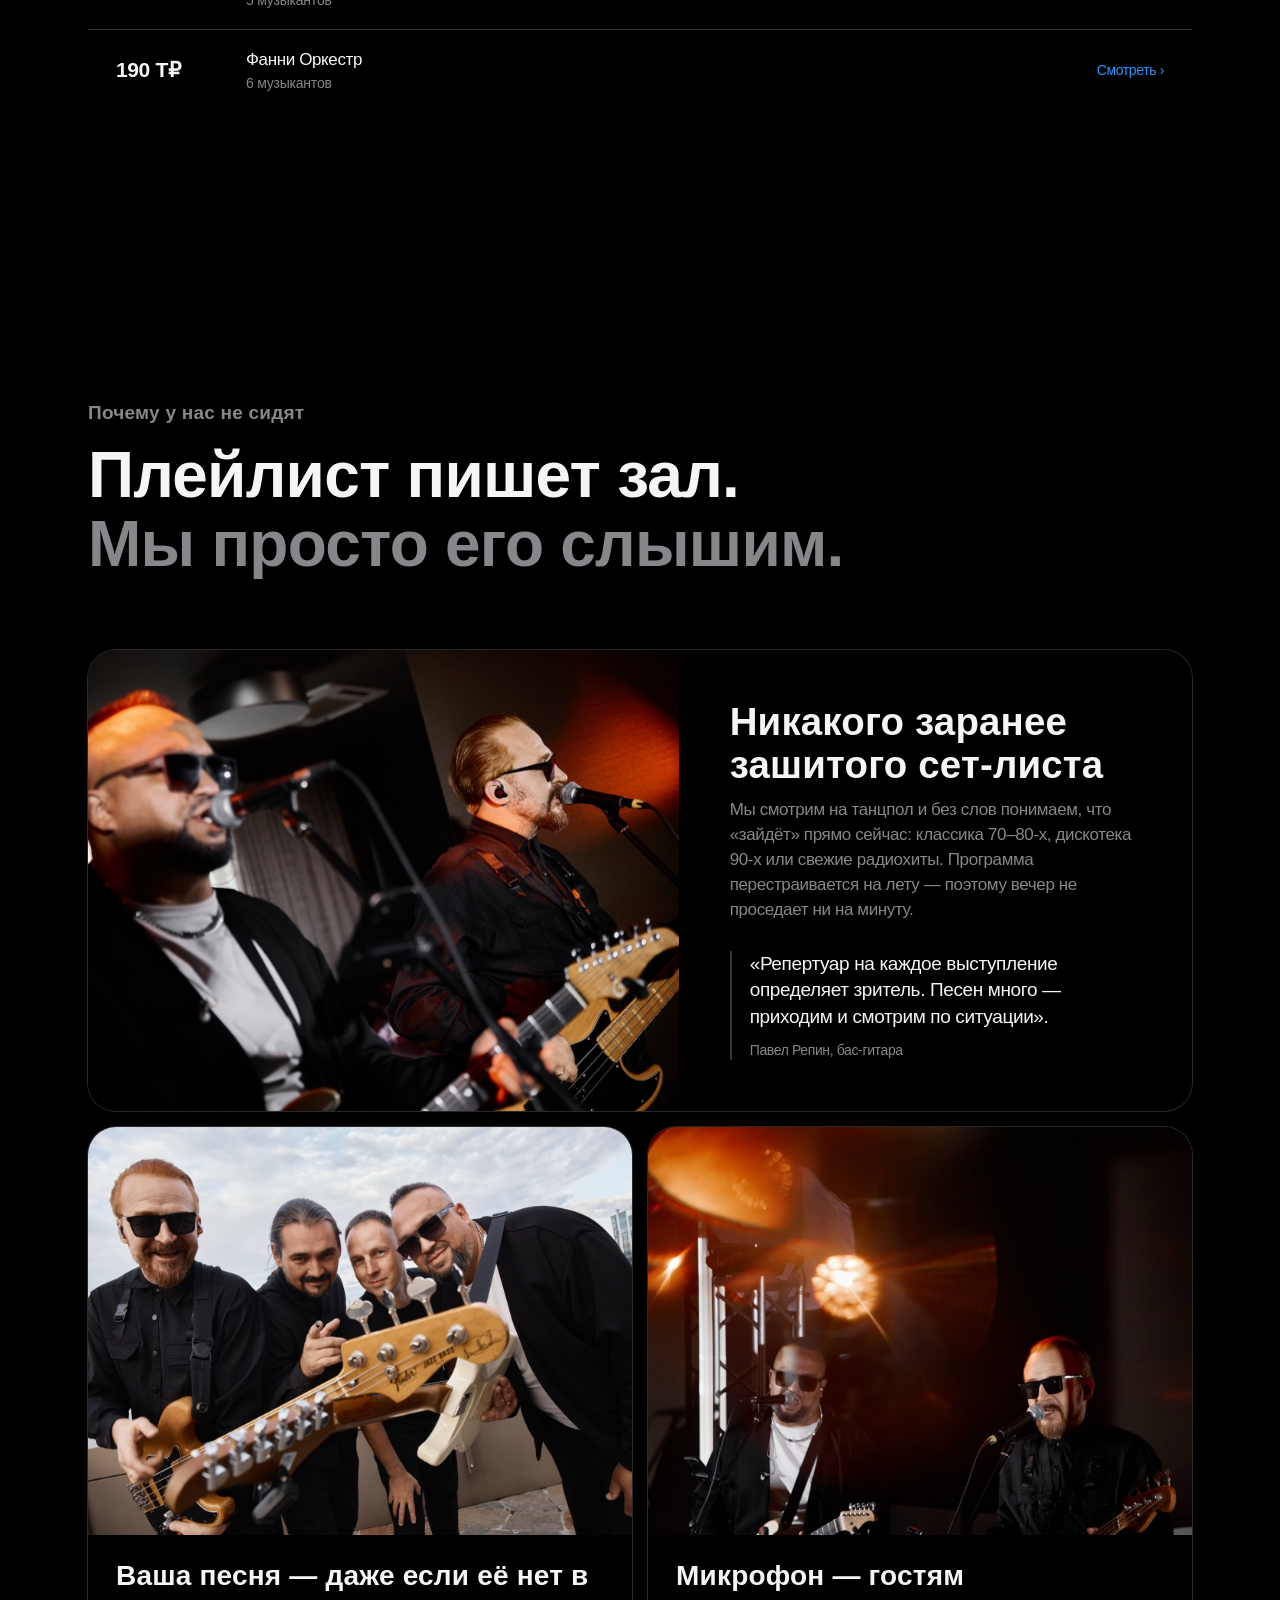
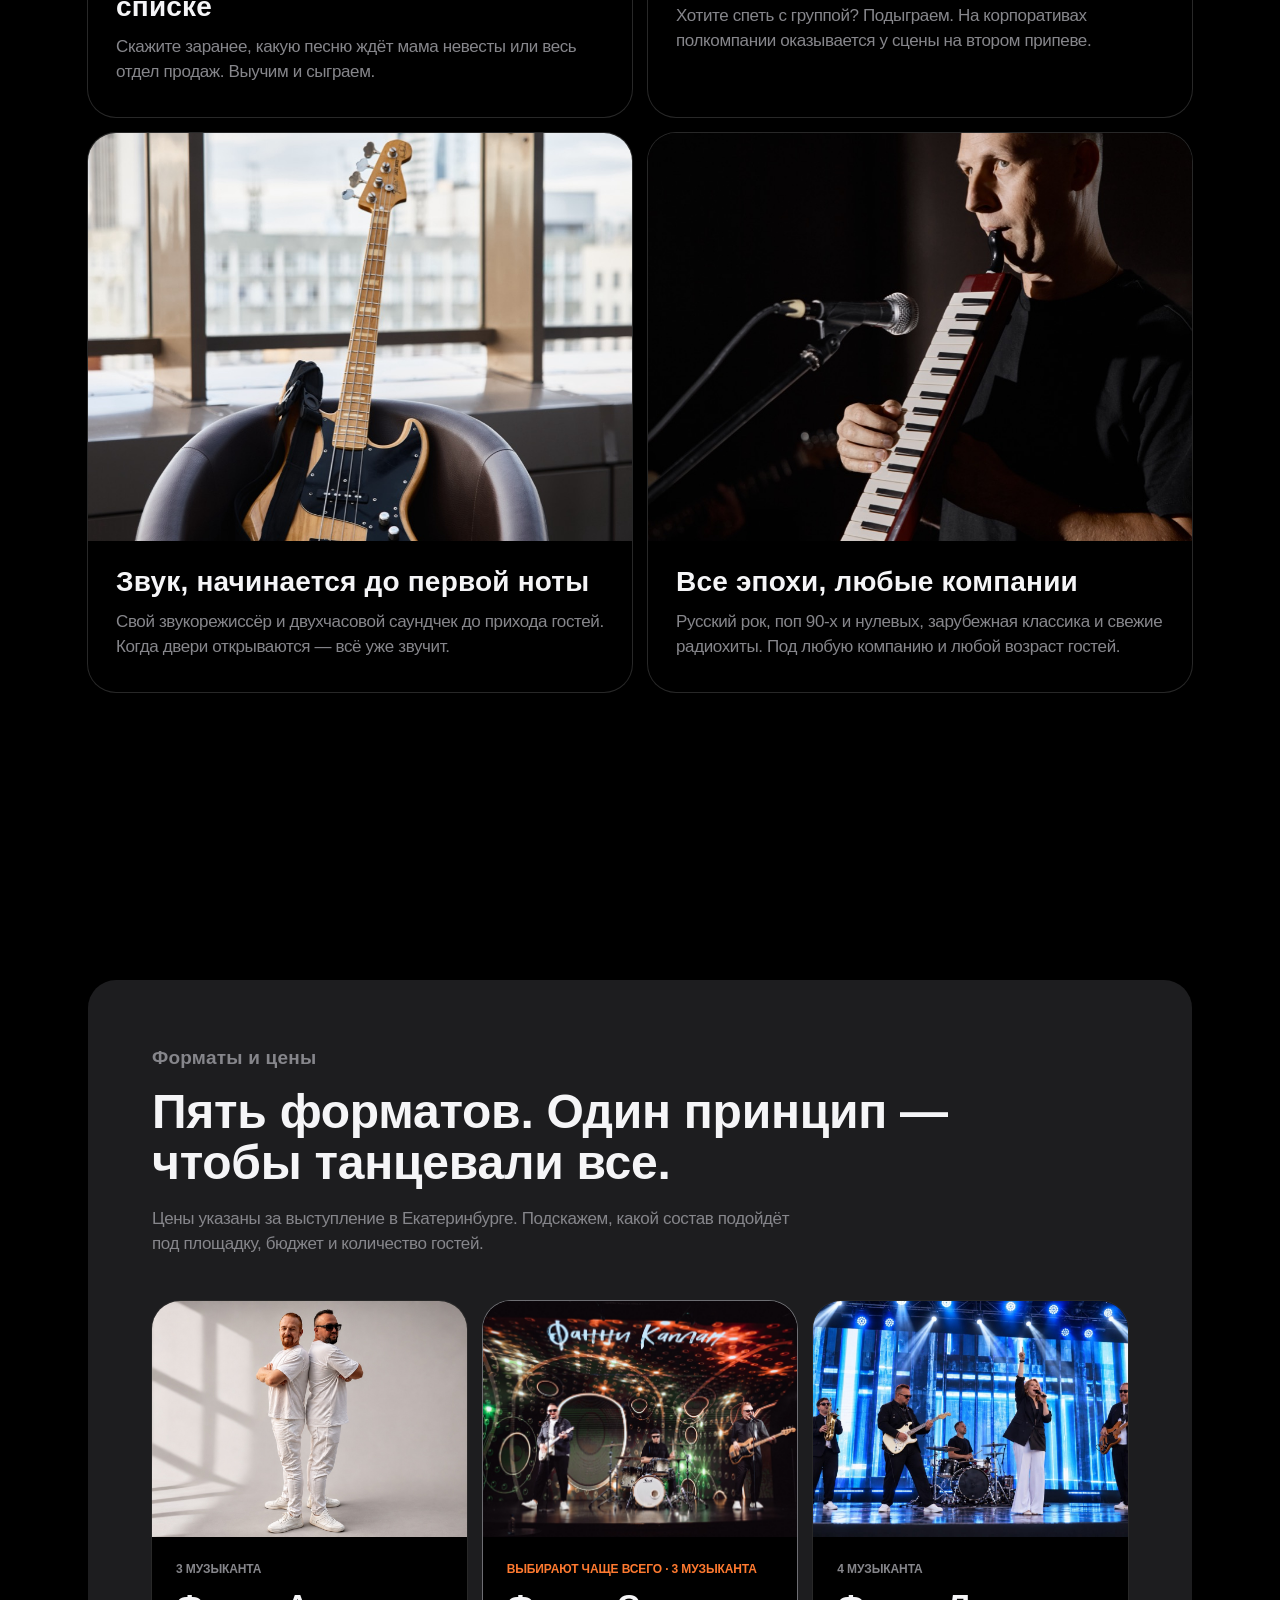
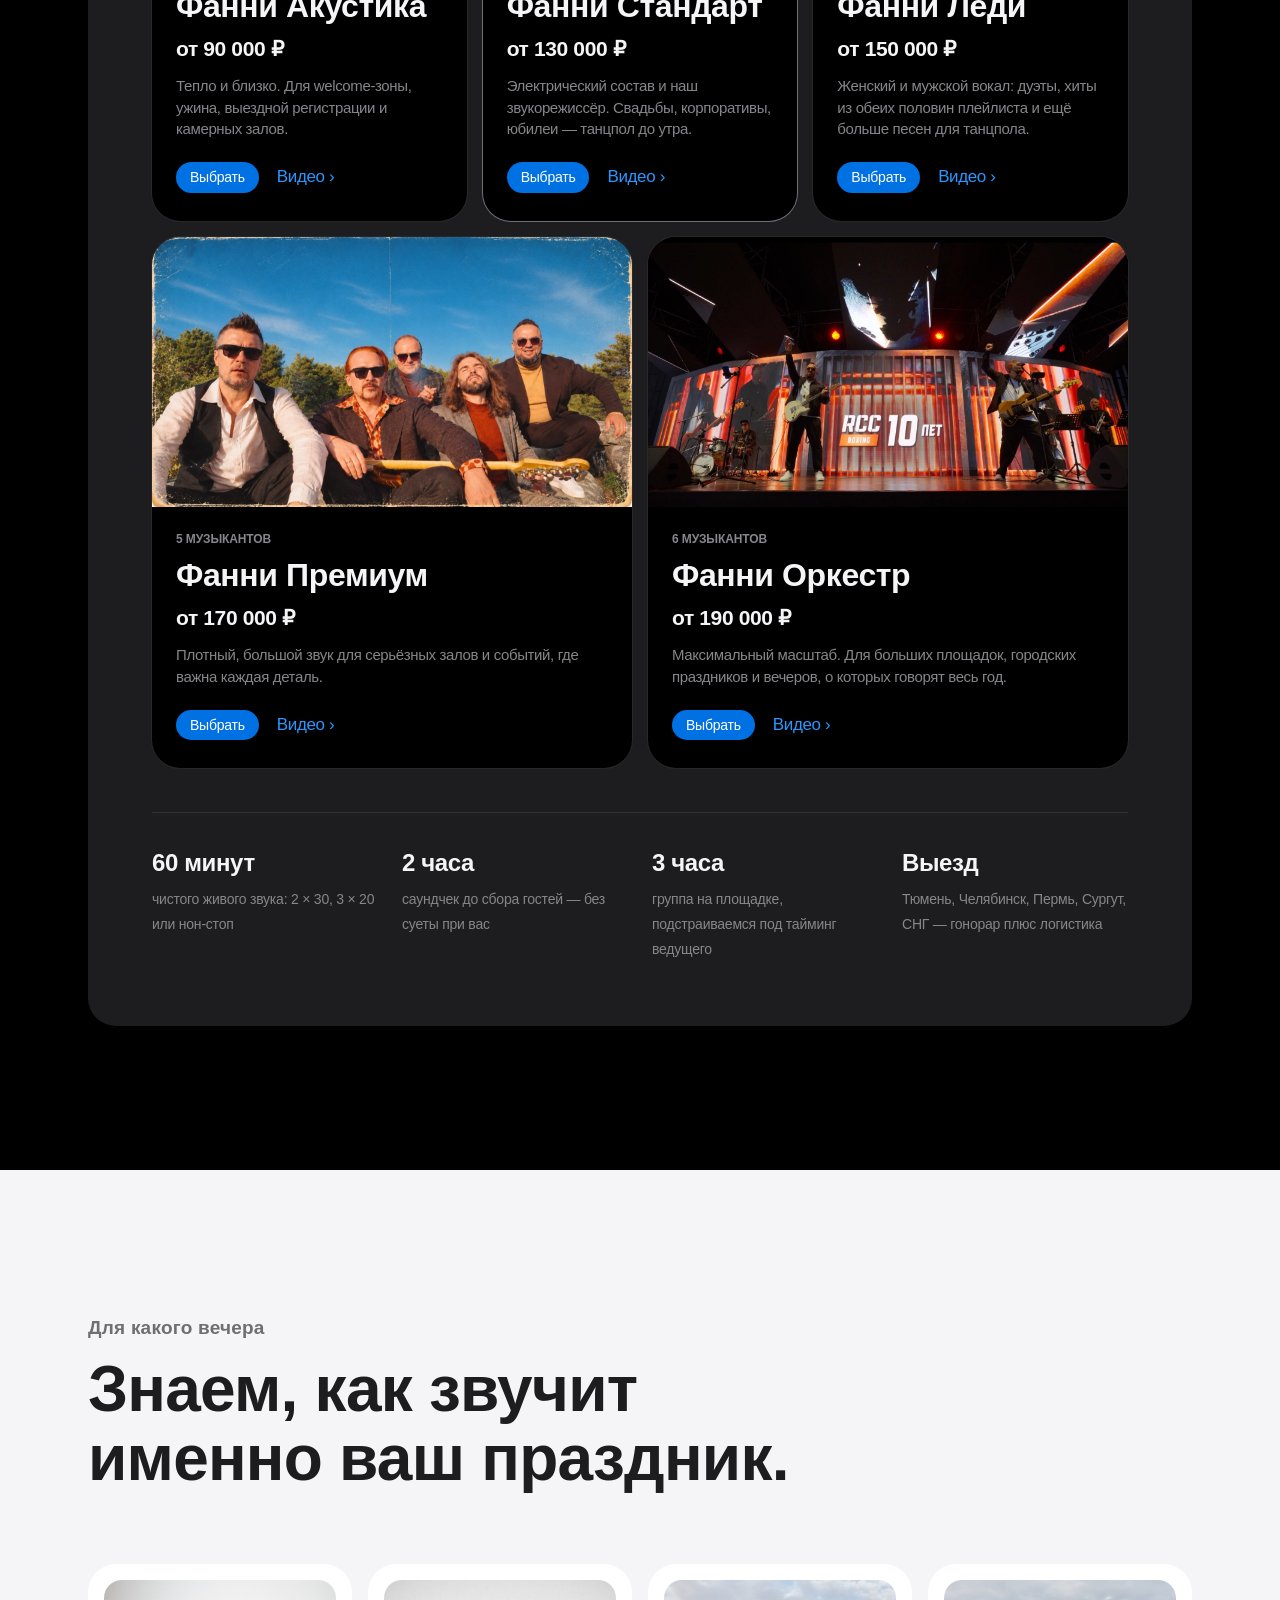
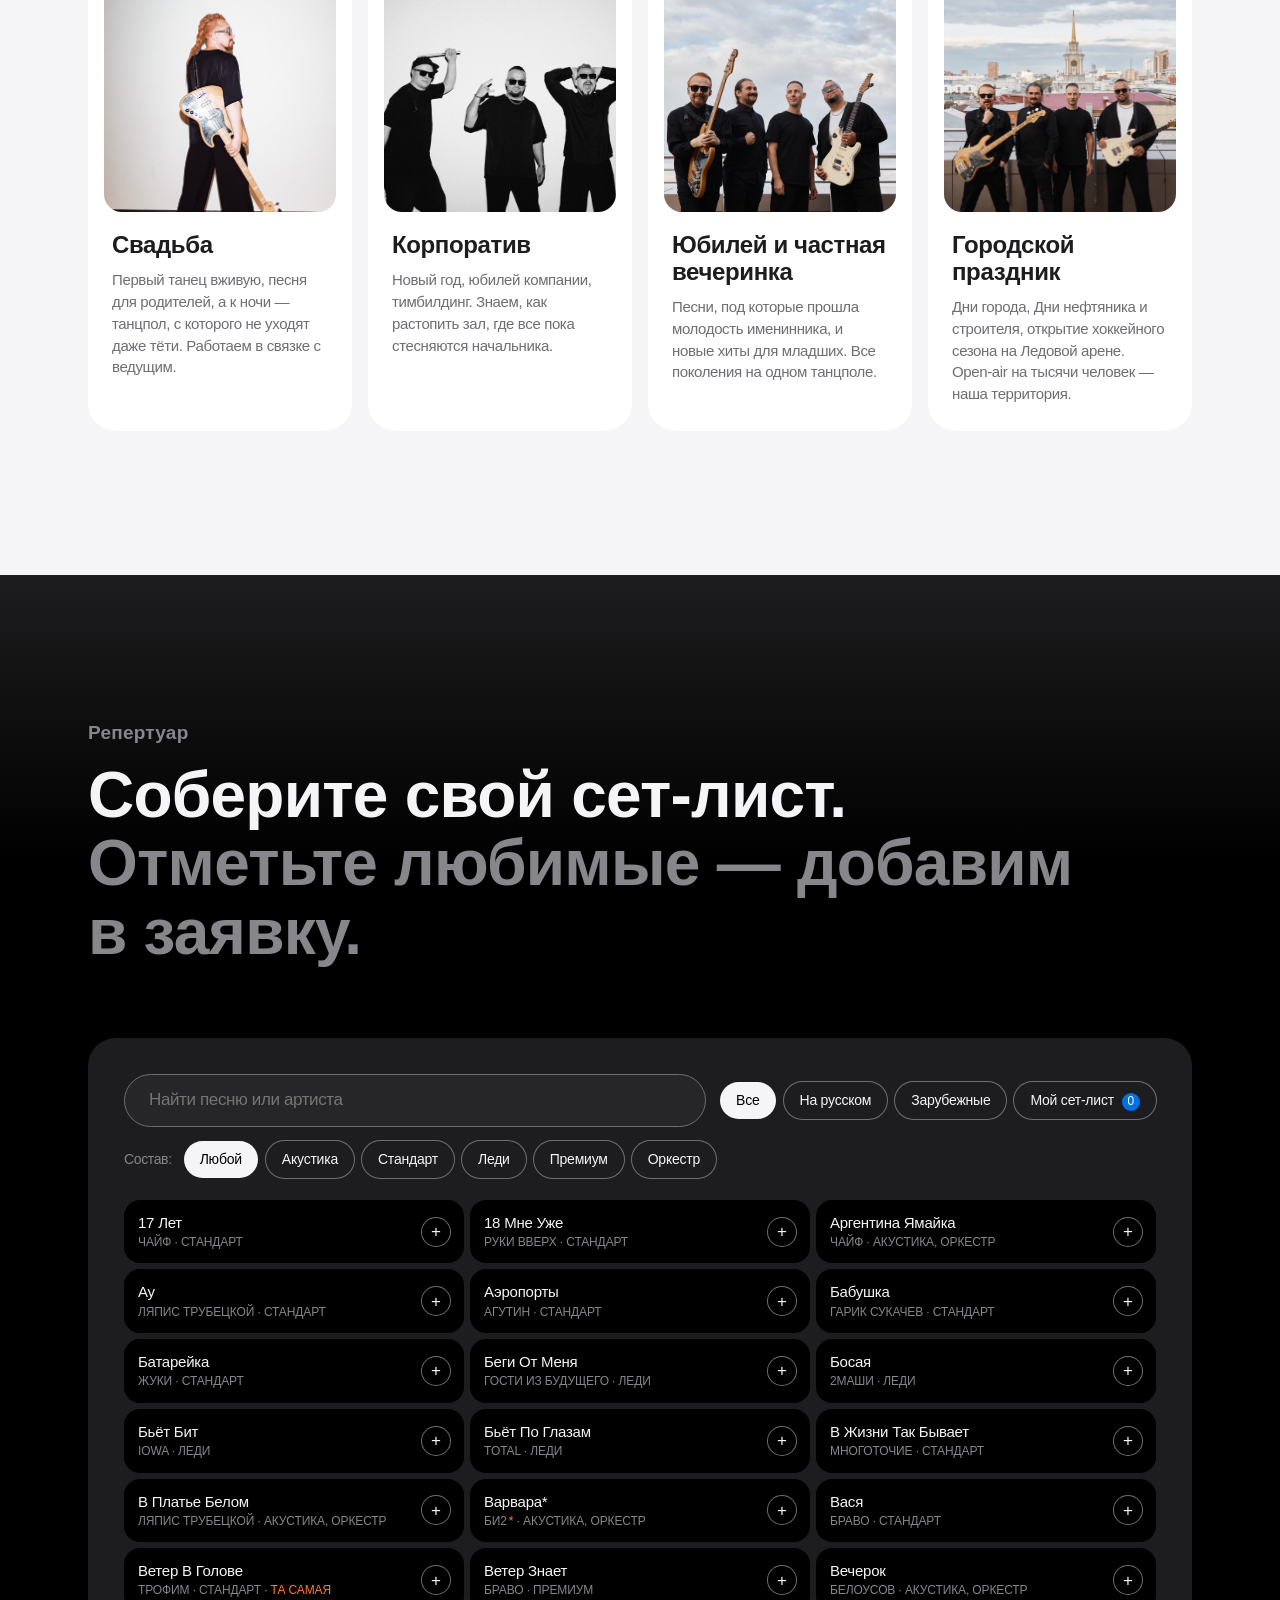
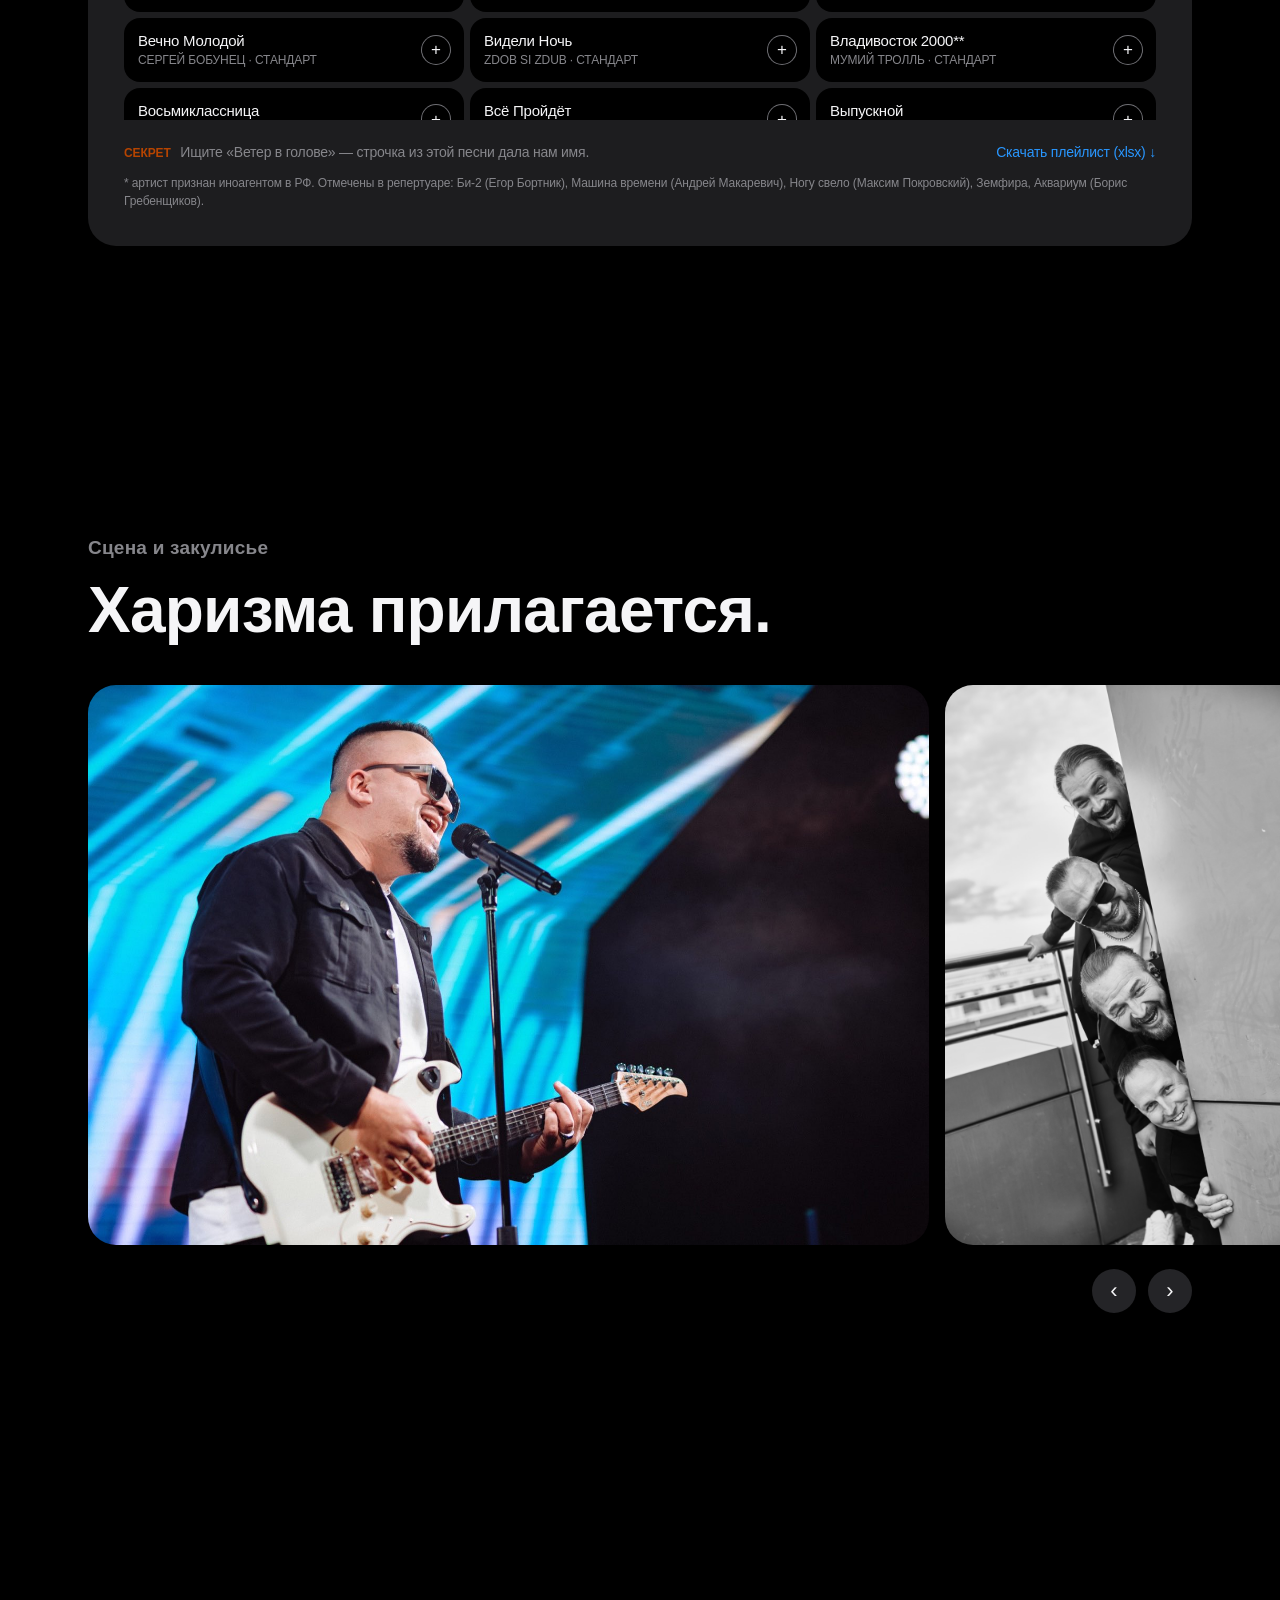
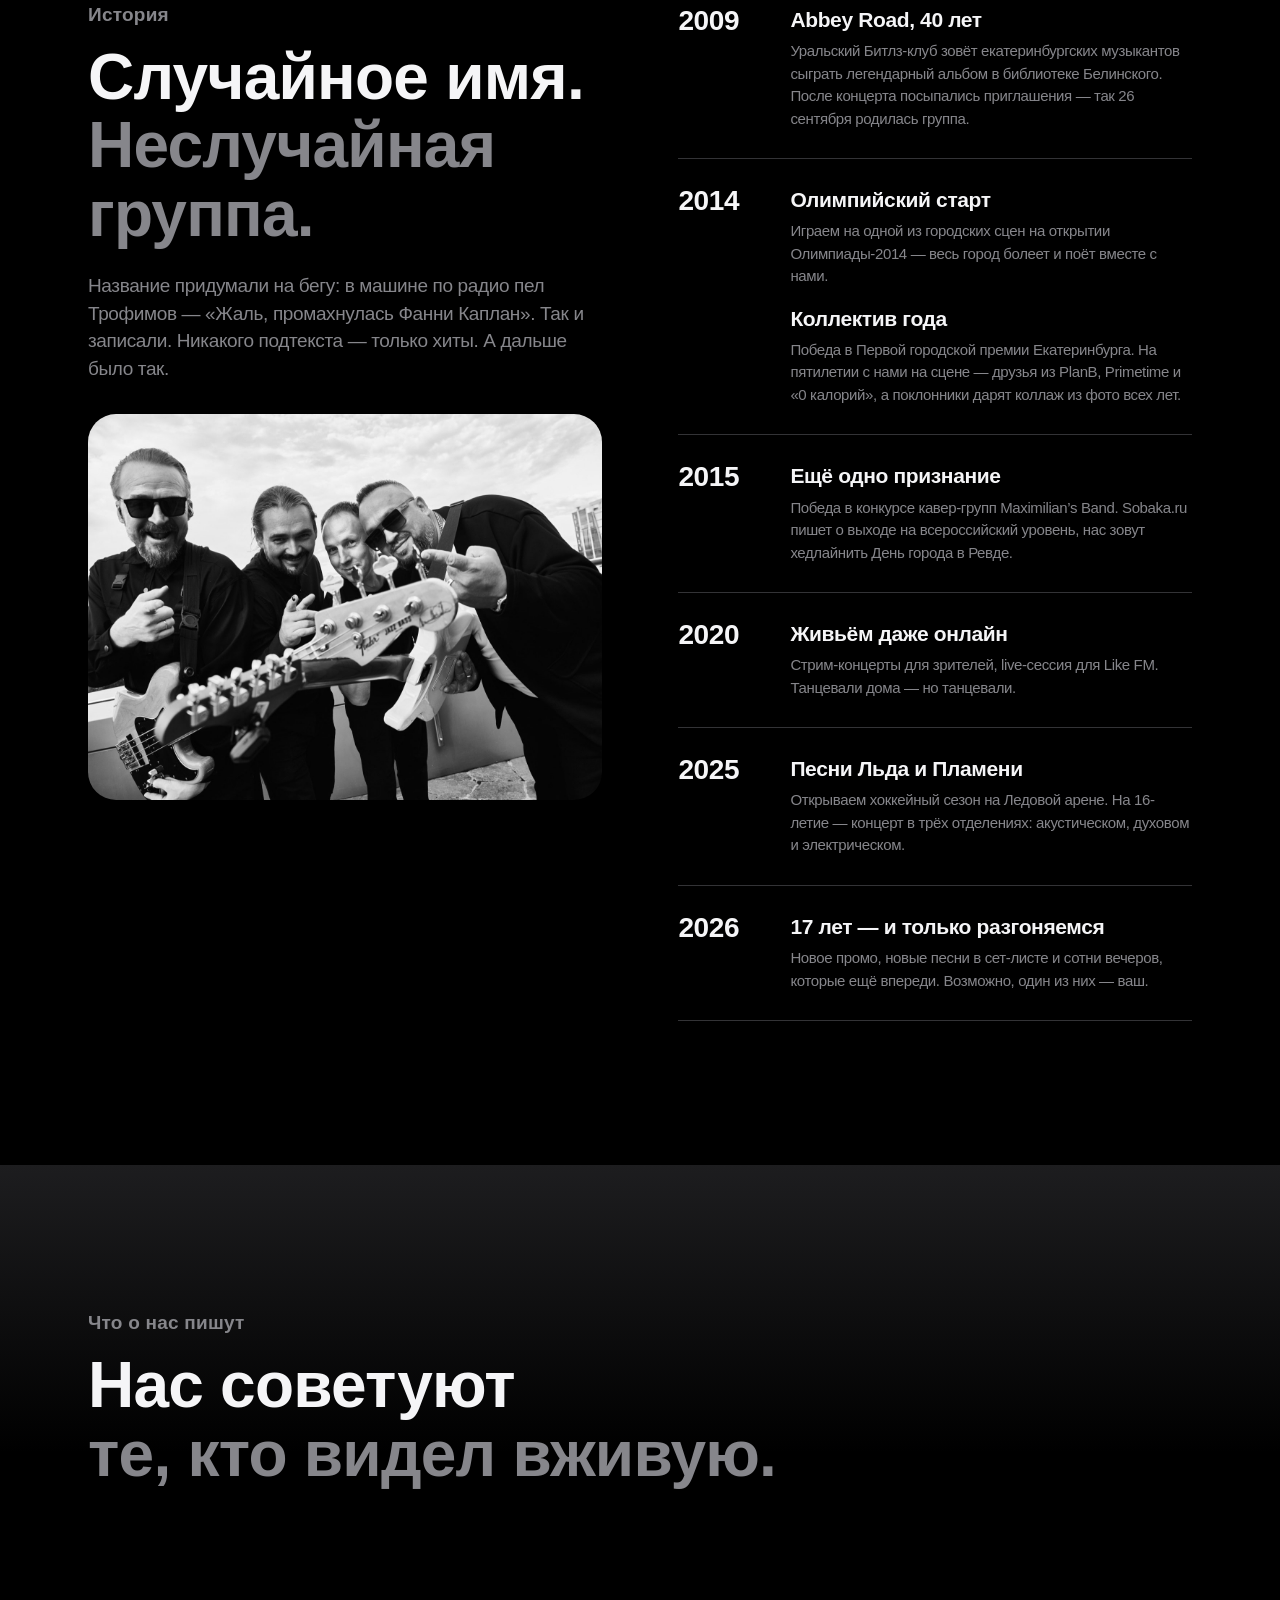
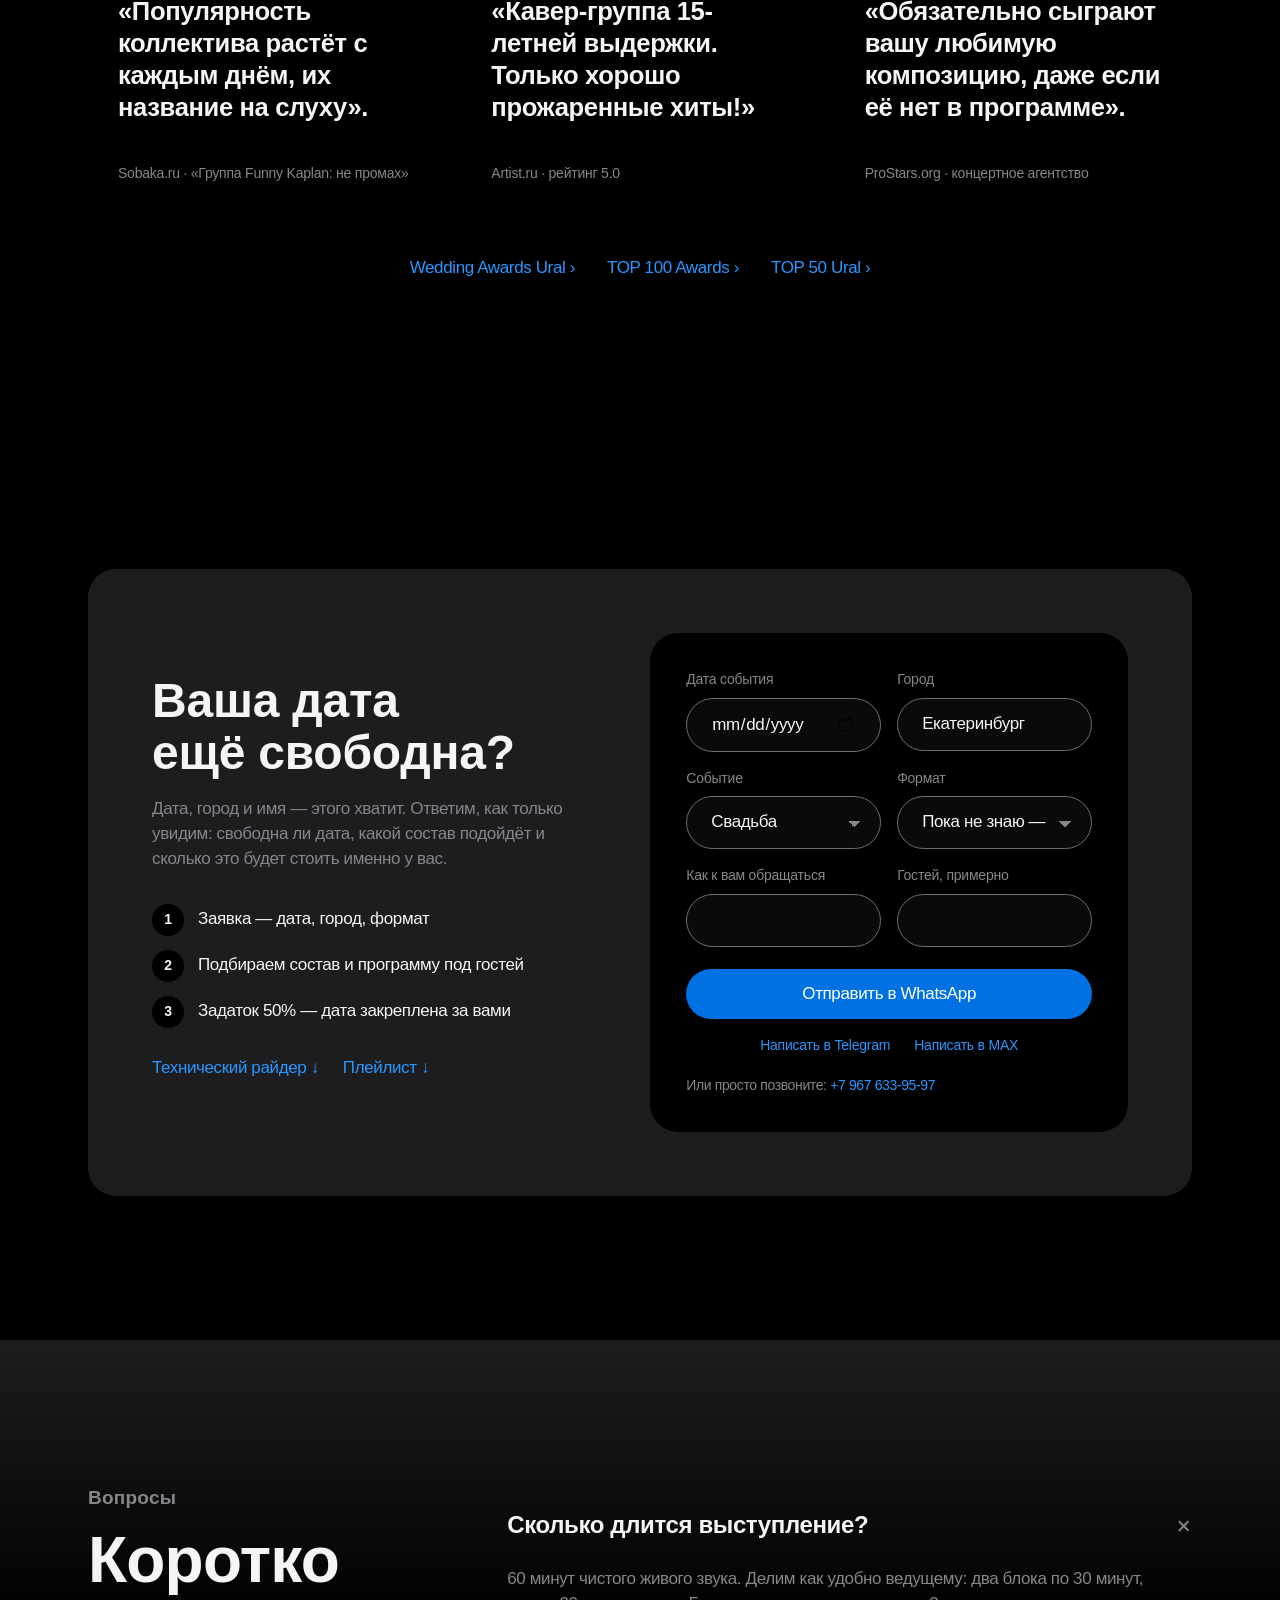
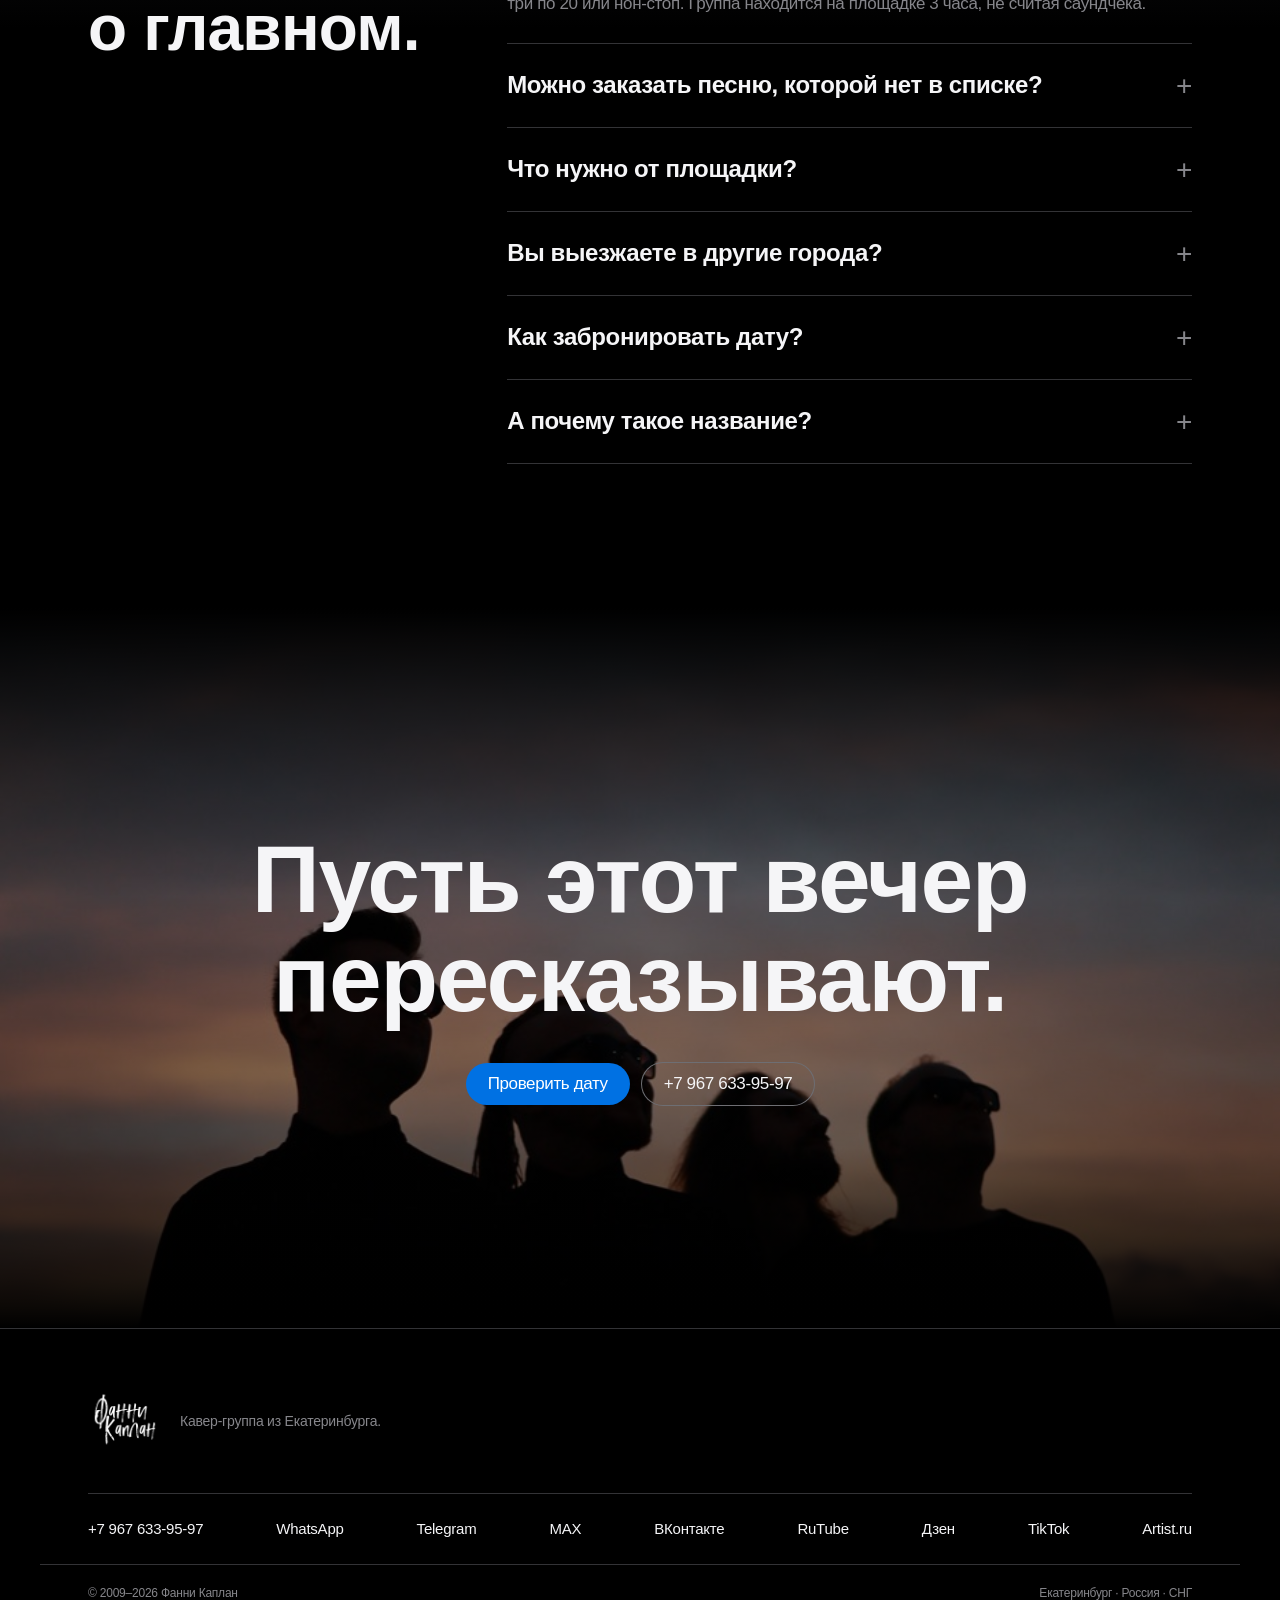
==== commit cc896283: "Align metric numbers to the top of each tile on all screens Co-Authored-By: Claude Opus 5.5 <noreply" ====
--- a/index.html
+++ b/index.html
@@ -33,7 +33,7 @@
   <link rel="apple-touch-icon" href="apple-touch-icon.png" />
   <link rel="preconnect" href="https://dl.dropboxusercontent.com" crossorigin />
   <link rel="dns-prefetch" href="https://dl.dropboxusercontent.com" />
-  <link rel="stylesheet" href="styles.css?v=20261102" />
+  <link rel="stylesheet" href="styles.css?v=20261102-2" />
   <script type="application/ld+json">
   {
     "@context": "https://schema.org",
@@ -554,7 +554,7 @@
 
   <div class="toast" id="toast" role="status" aria-live="polite"></div>
 
-  <script src="songs.js?v=20261102"></script>
-  <script src="script.js?v=20261102"></script>
+  <script src="songs.js?v=20261102-2"></script>
+  <script src="script.js?v=20261102-2"></script>
 </body>
 </html>
--- a/styles.css
+++ b/styles.css
@@ -211,7 +211,7 @@
 
 /* Метрики */
 .metrics { display: grid; grid-template-columns: repeat(3, 1fr); gap: 16px; }
-.metric { padding: 32px 28px 30px; display: flex; flex-direction: column; gap: 14px; min-height: 196px; justify-content: flex-end; }
+.metric { padding: 32px 28px 30px; display: flex; flex-direction: column; gap: 14px; min-height: 196px; justify-content: flex-start; }
 .metric b {
   font-family: var(--font-display); font-weight: 600;
   font-size: clamp(48px, 5vw, 64px); line-height: 1; letter-spacing: -0.01em;
@@ -532,7 +532,7 @@
   .hero-content { padding-bottom: 72px; }
   .buy-cluster .capsule { width: 100%; justify-content: center; }
   .metrics { gap: 10px; }
-  .metric { padding: 22px 18px; min-height: 160px; justify-content: flex-start; }
+  .metric { padding: 22px 18px; min-height: 160px; }
   .metric span { font-size: 14px; }
   .formats { grid-template-columns: 1fr; }
   .formats .format-hit .format-img { aspect-ratio: 4 / 3; }
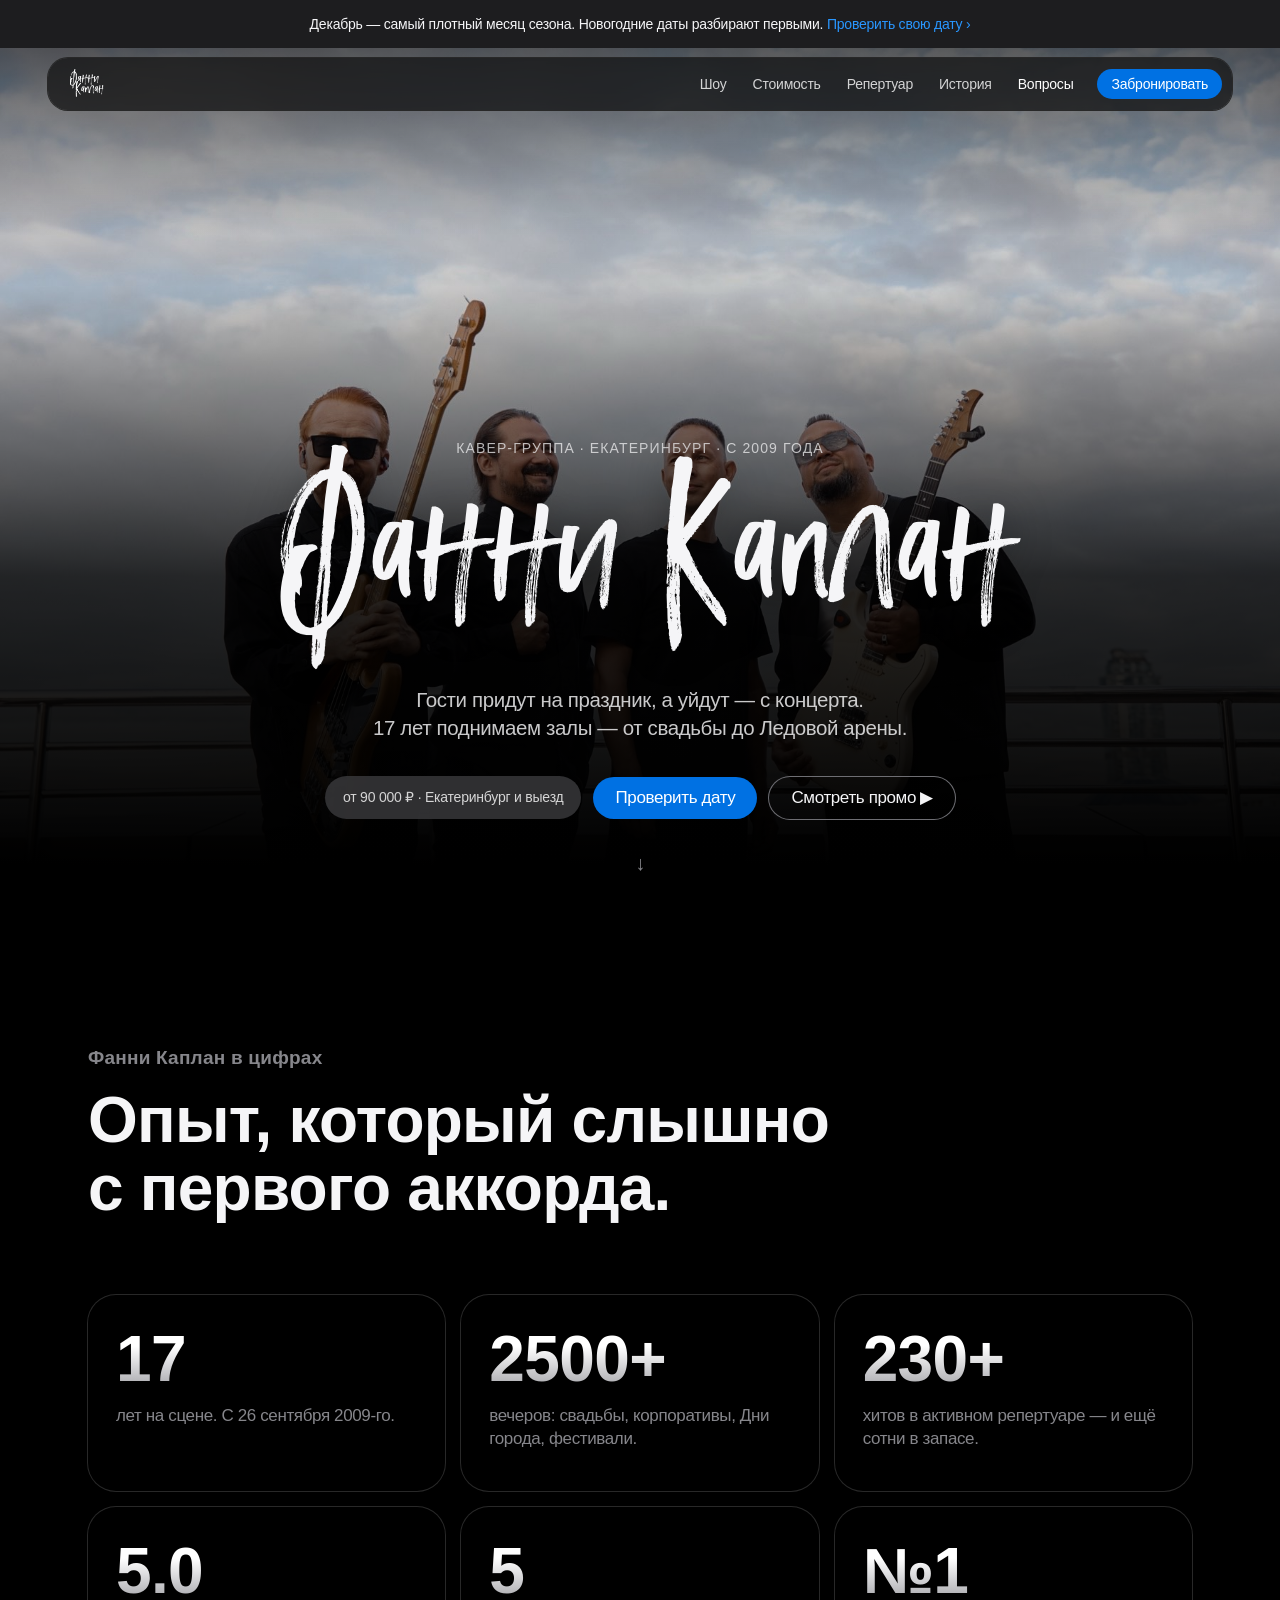
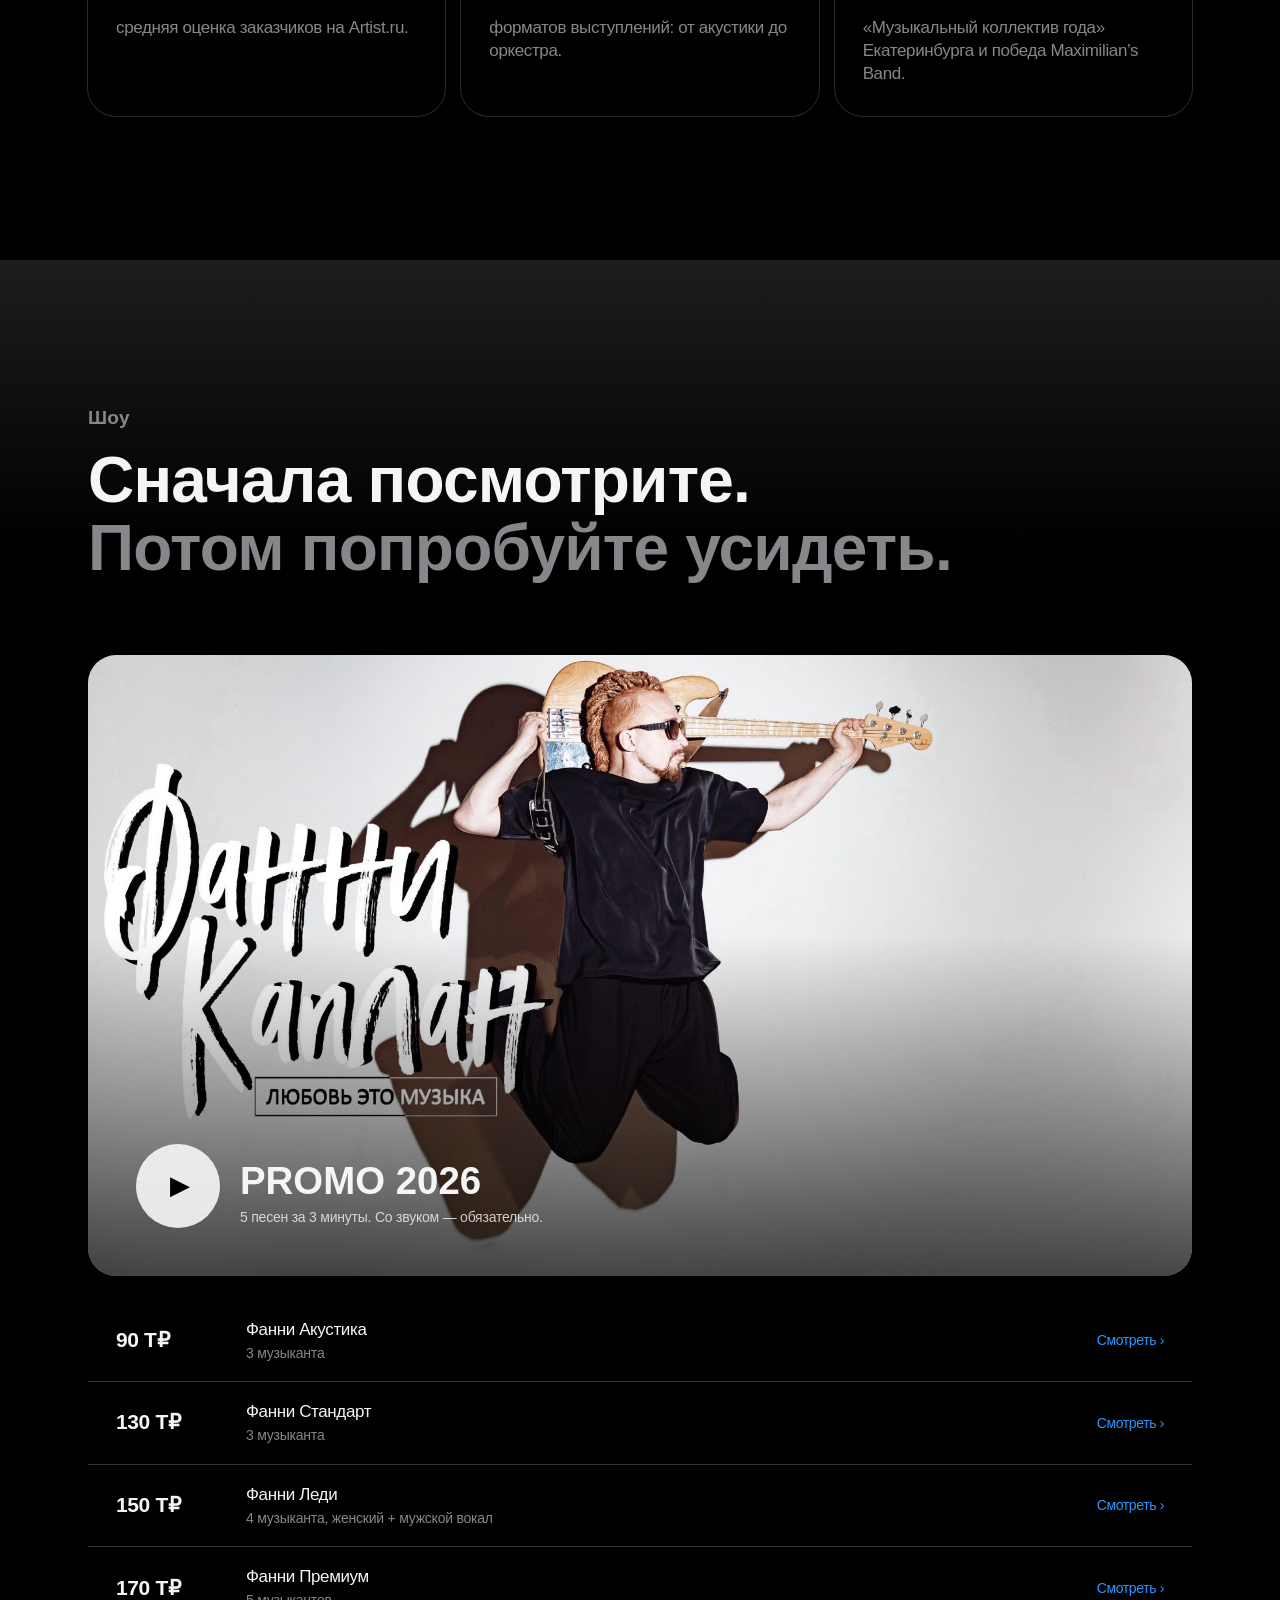
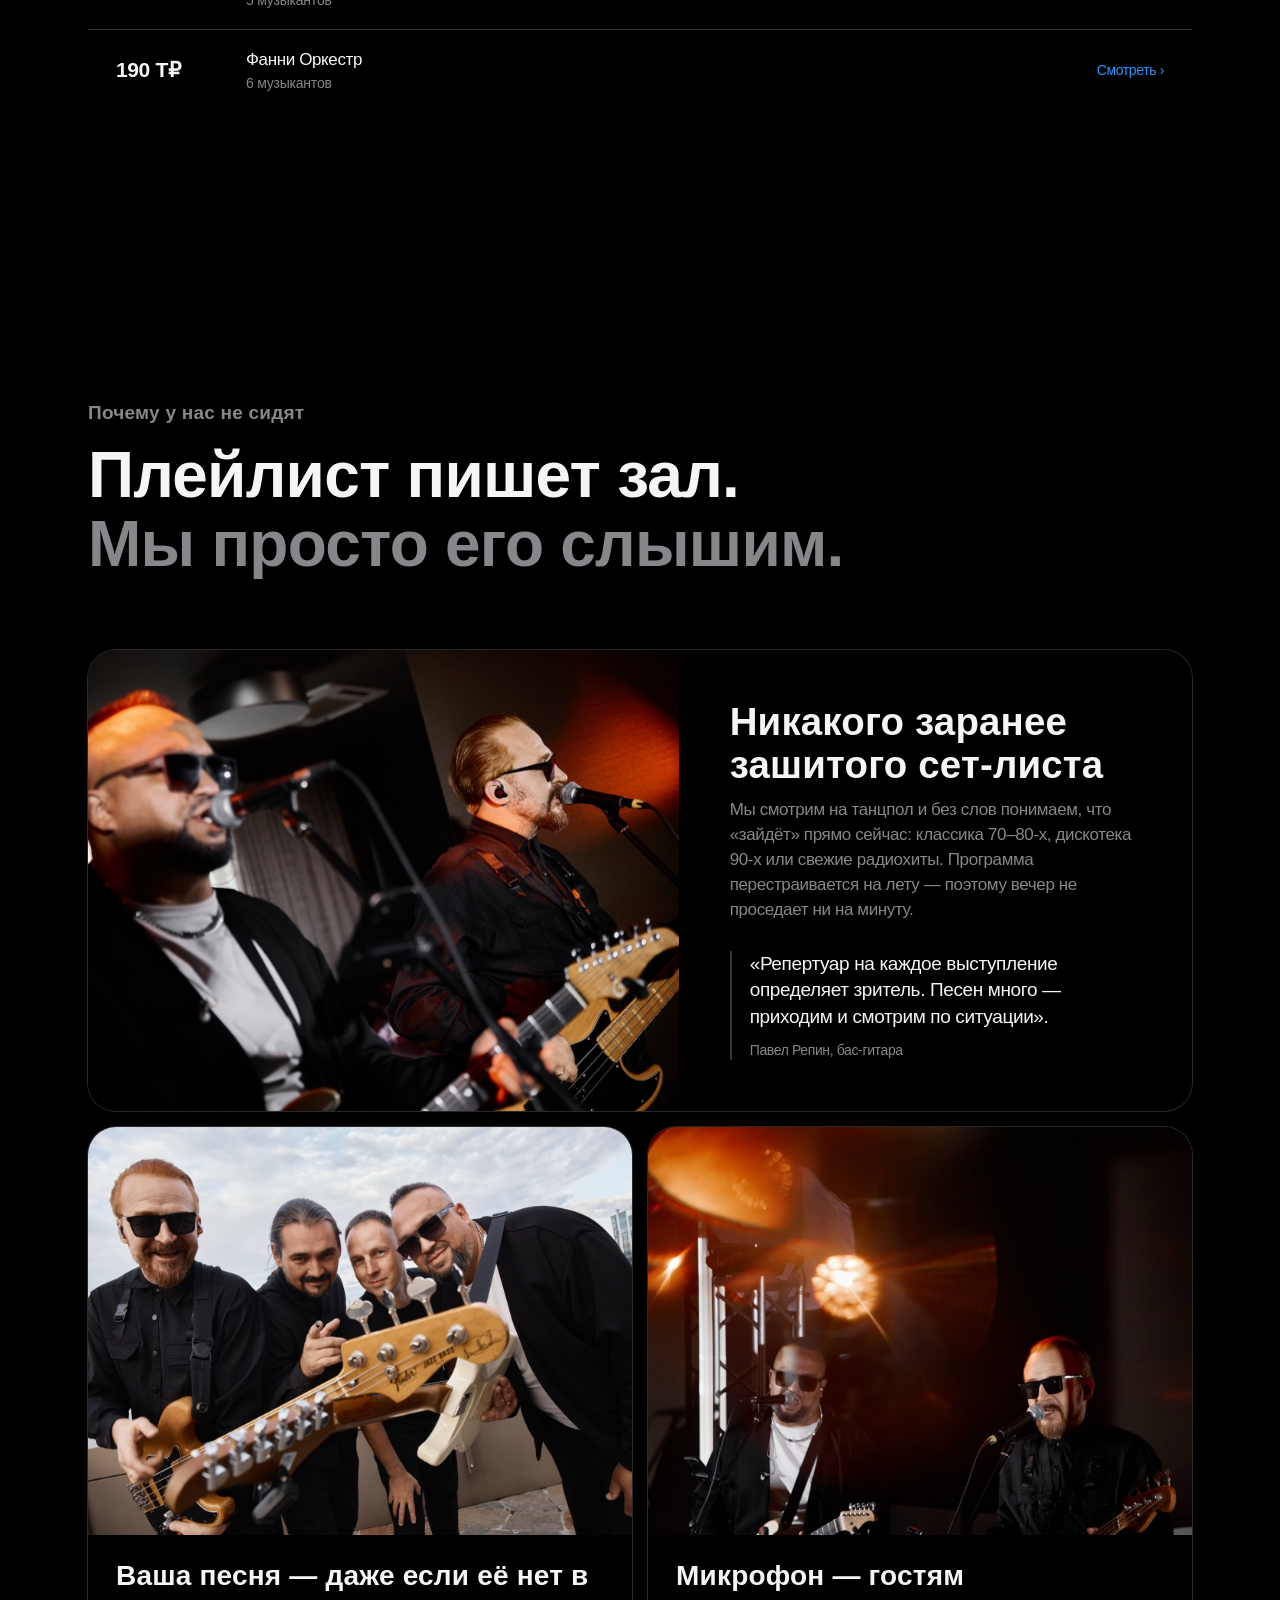
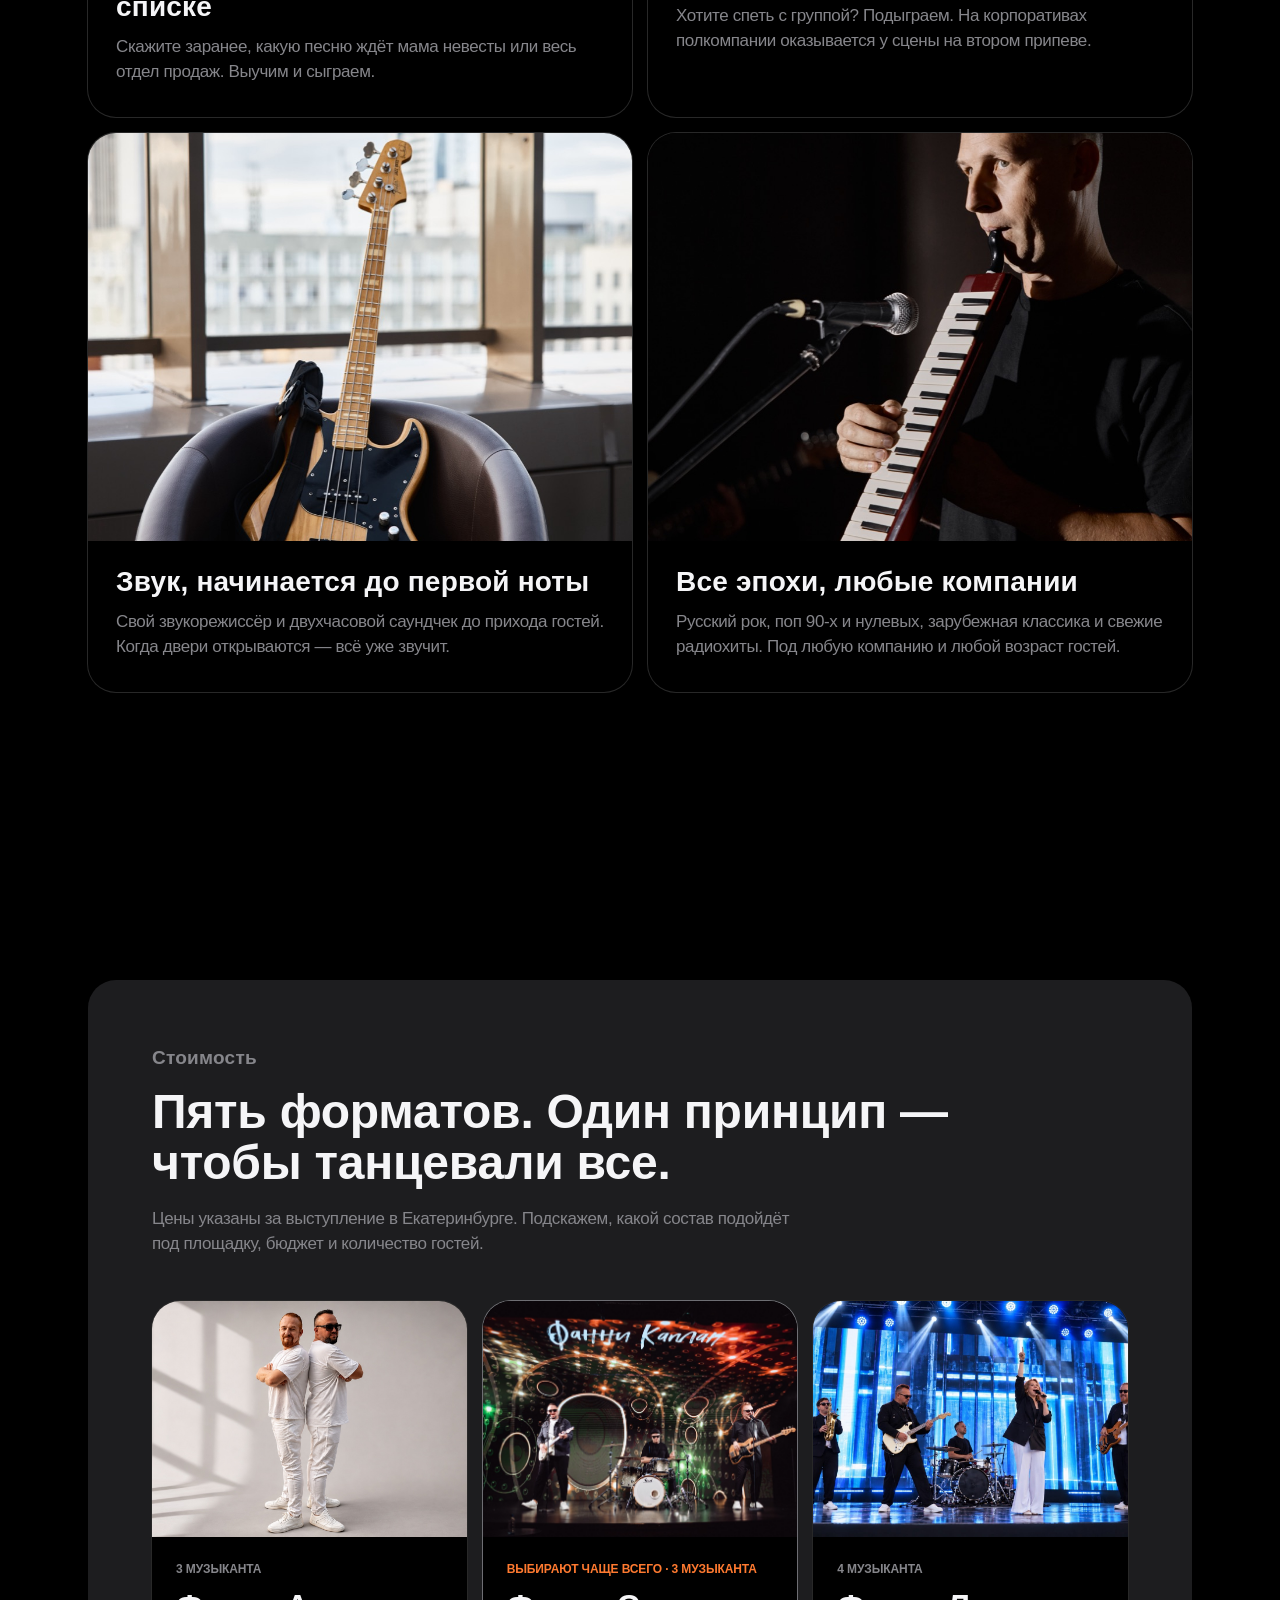
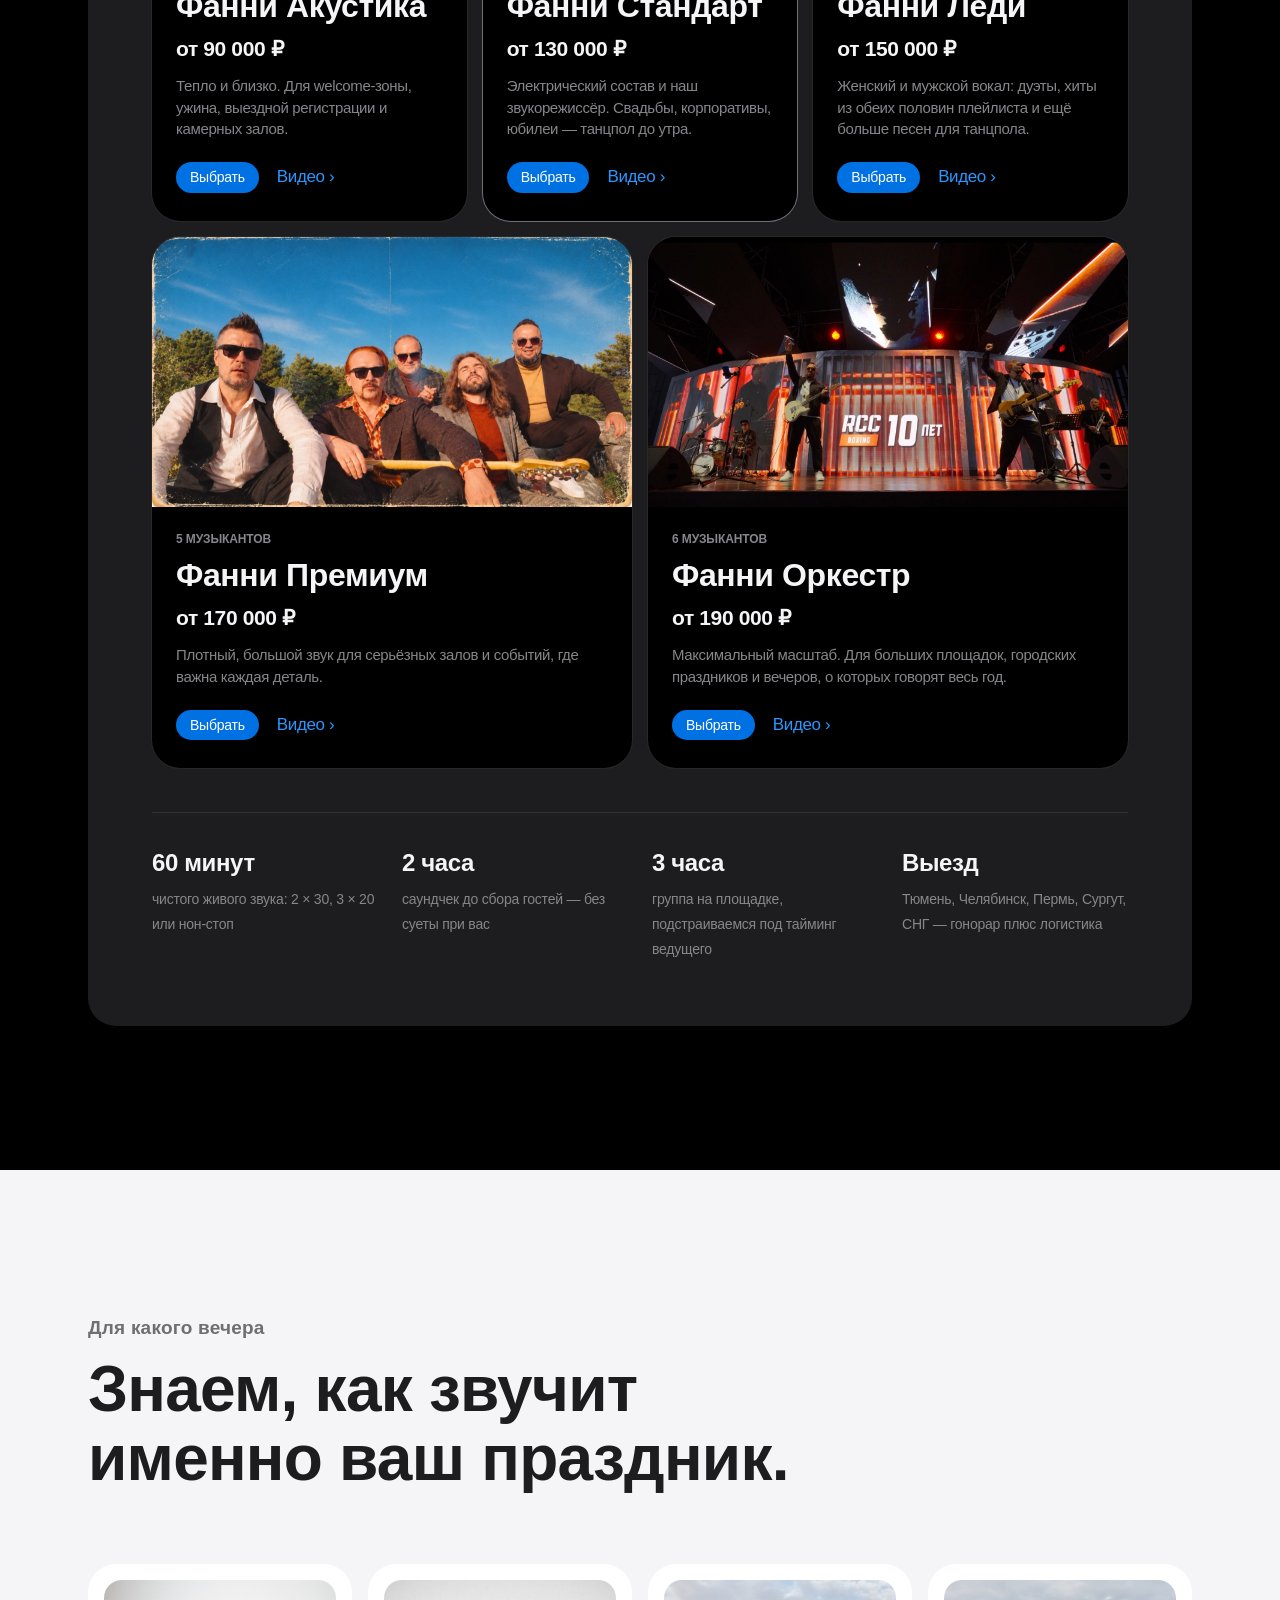
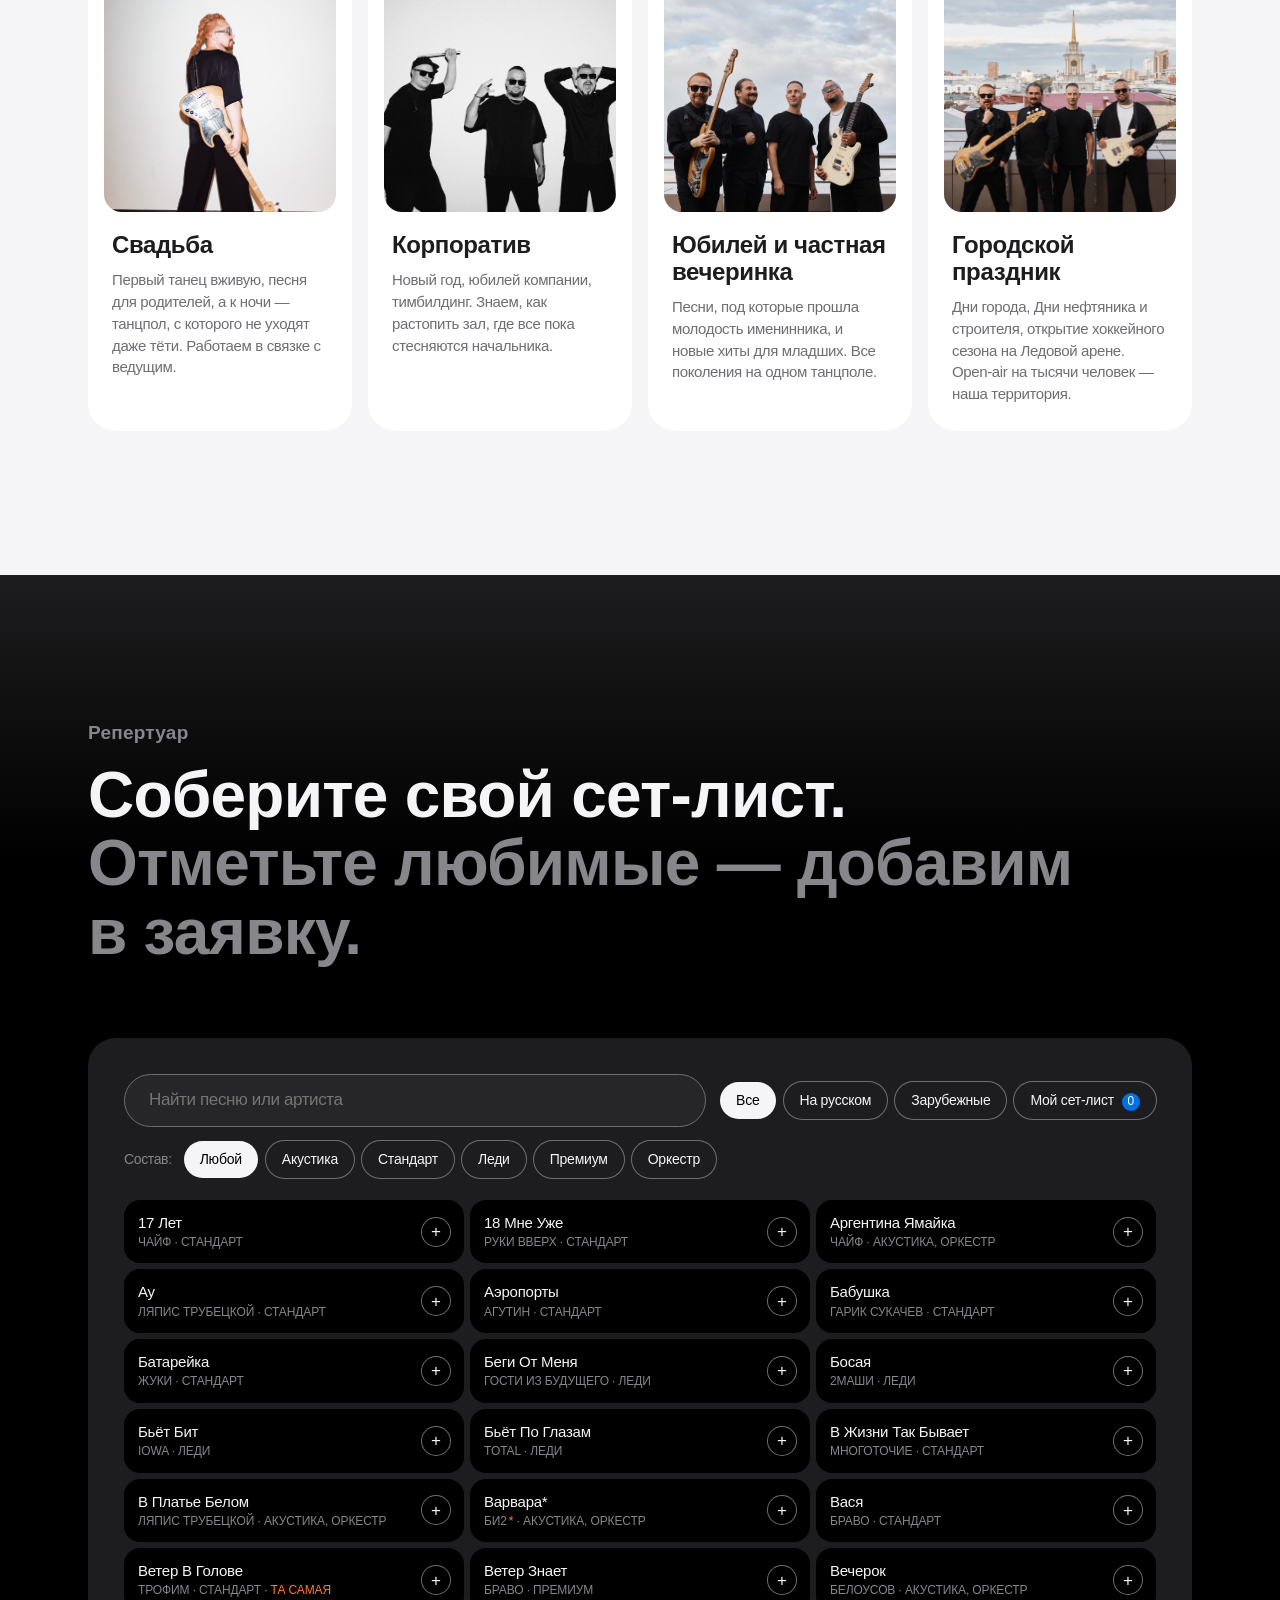
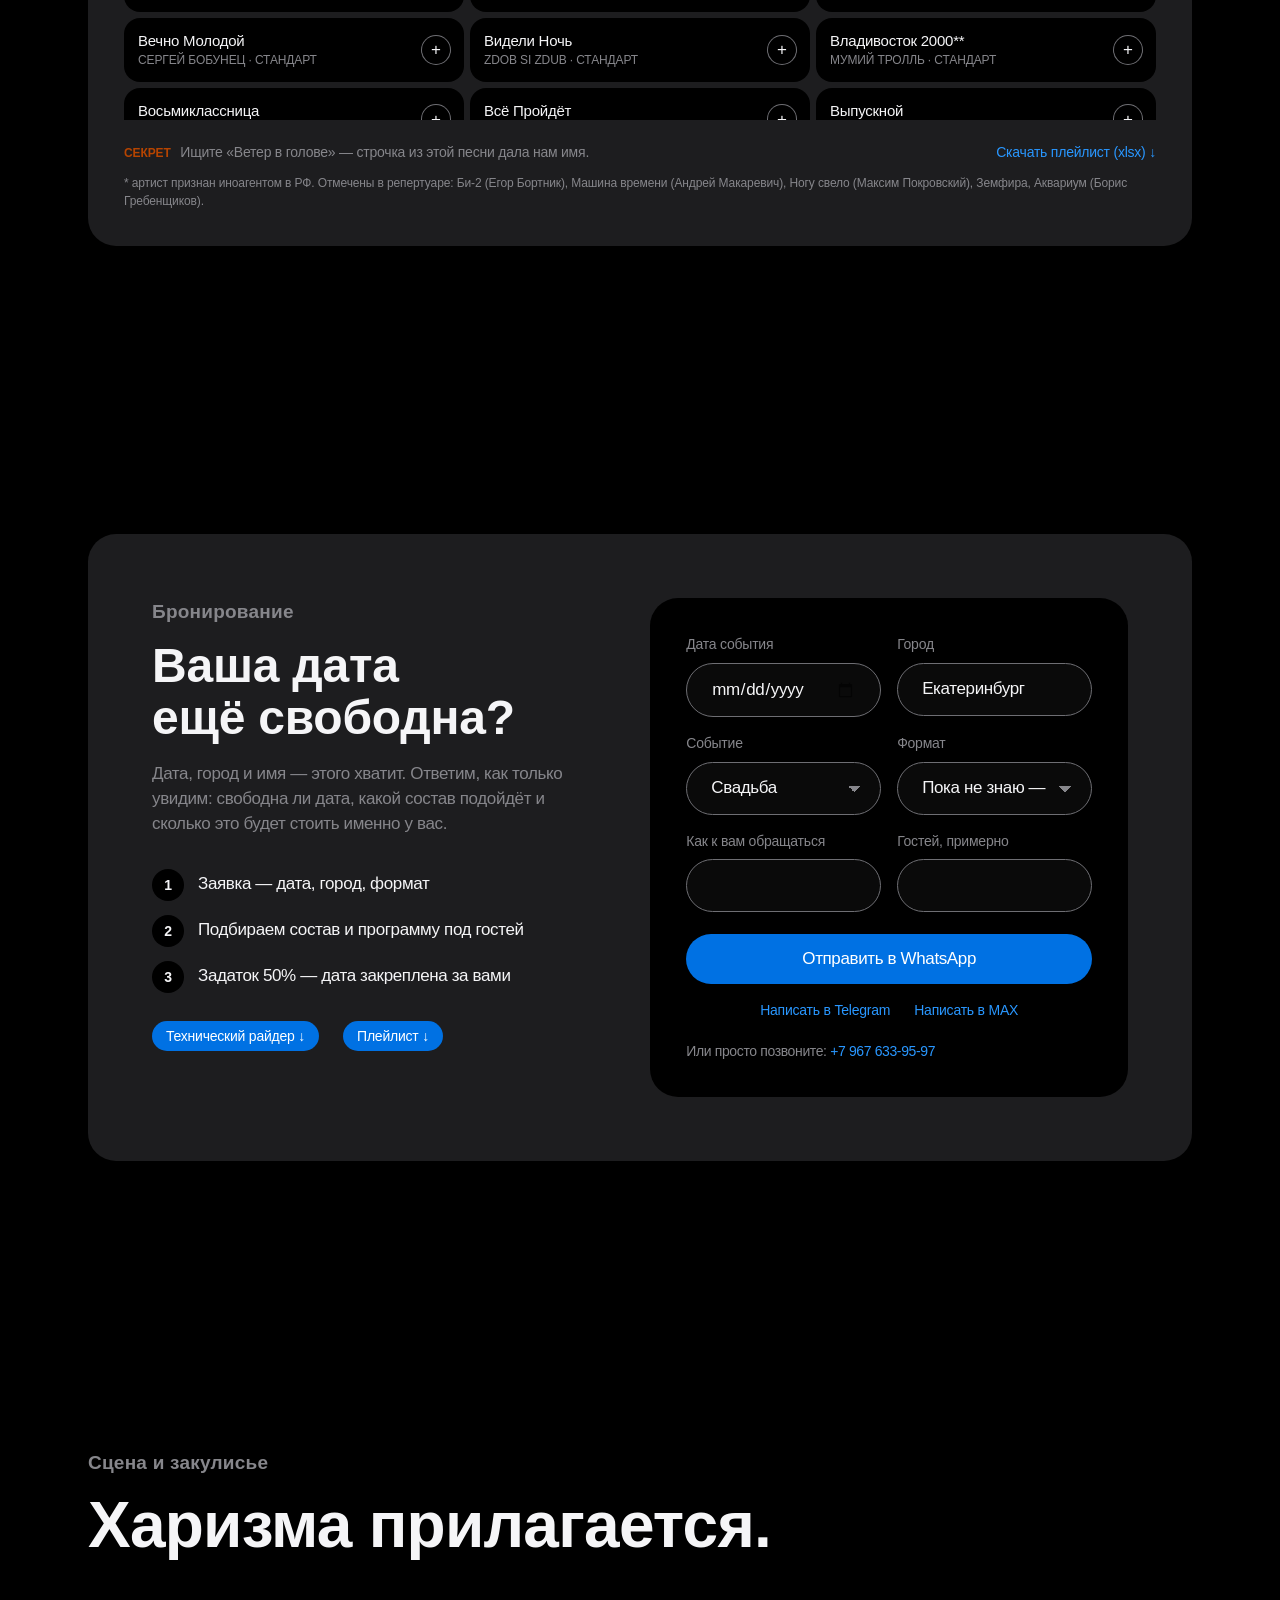
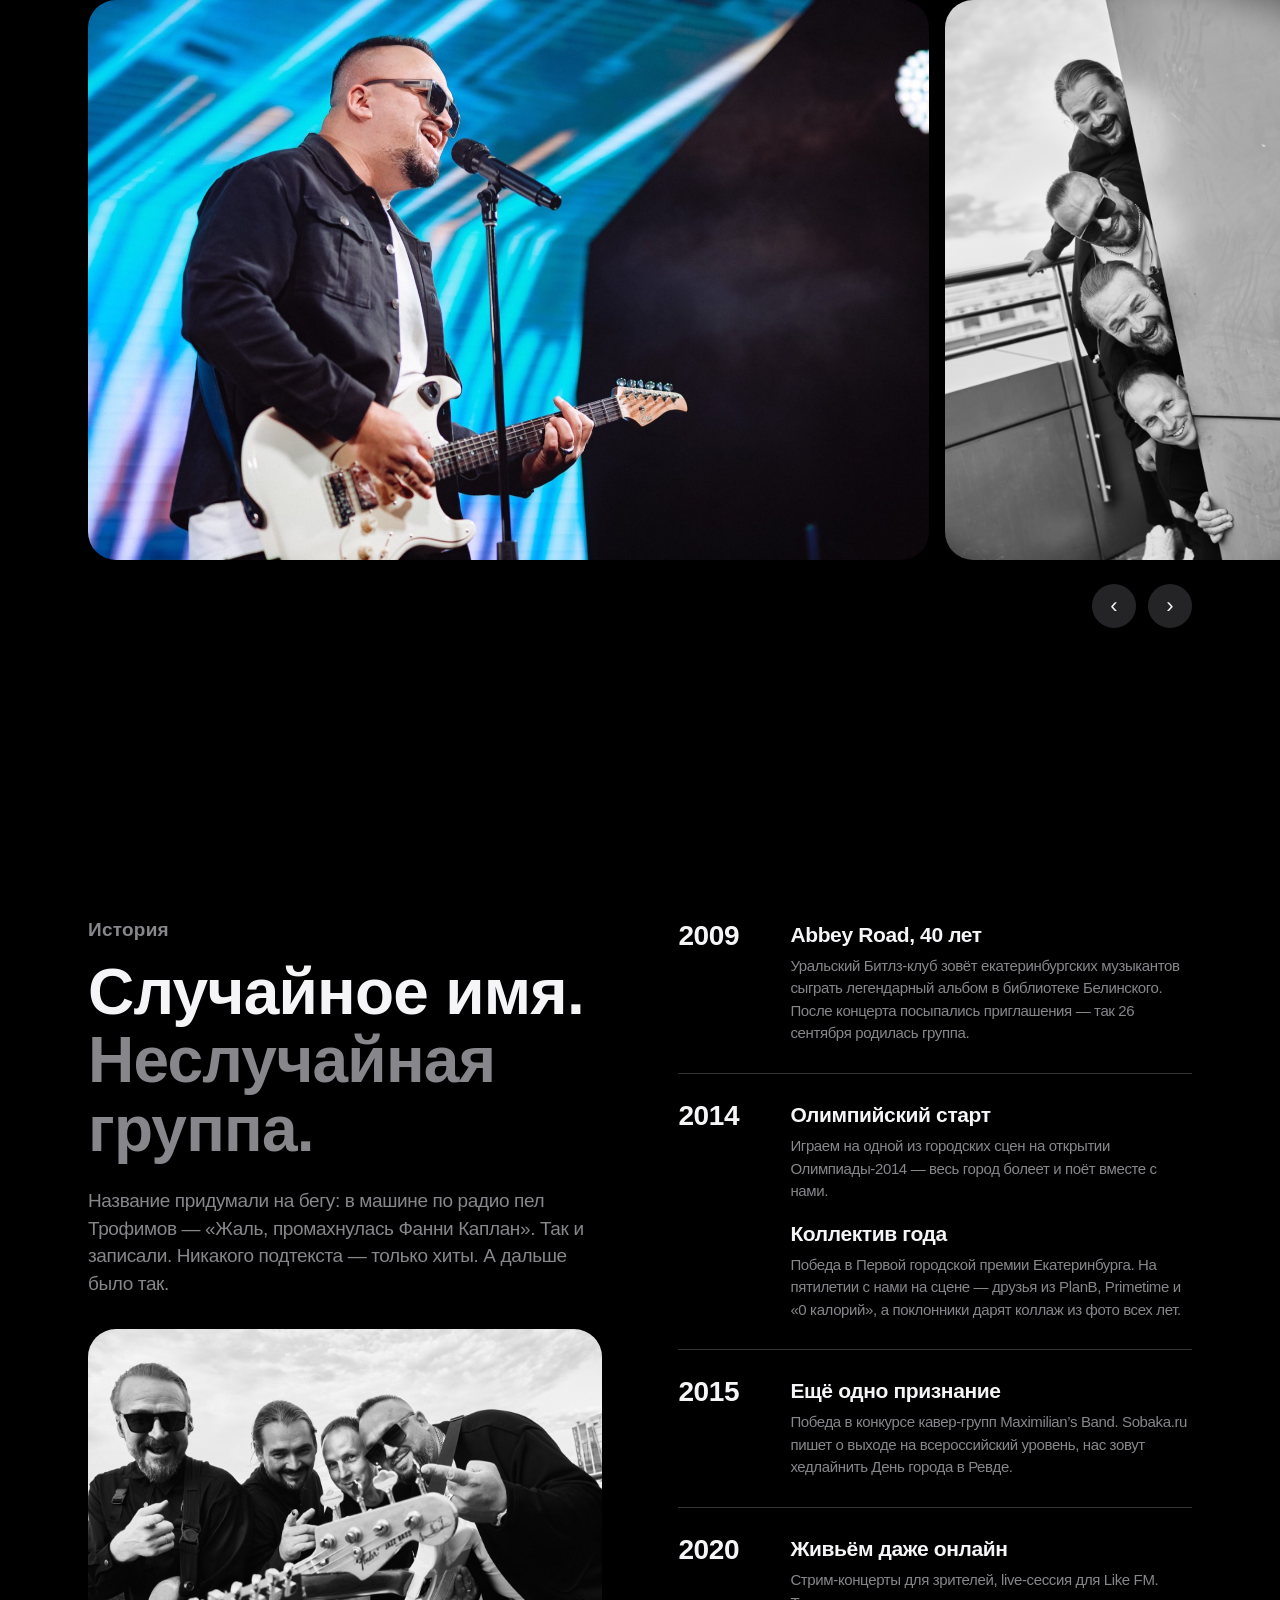
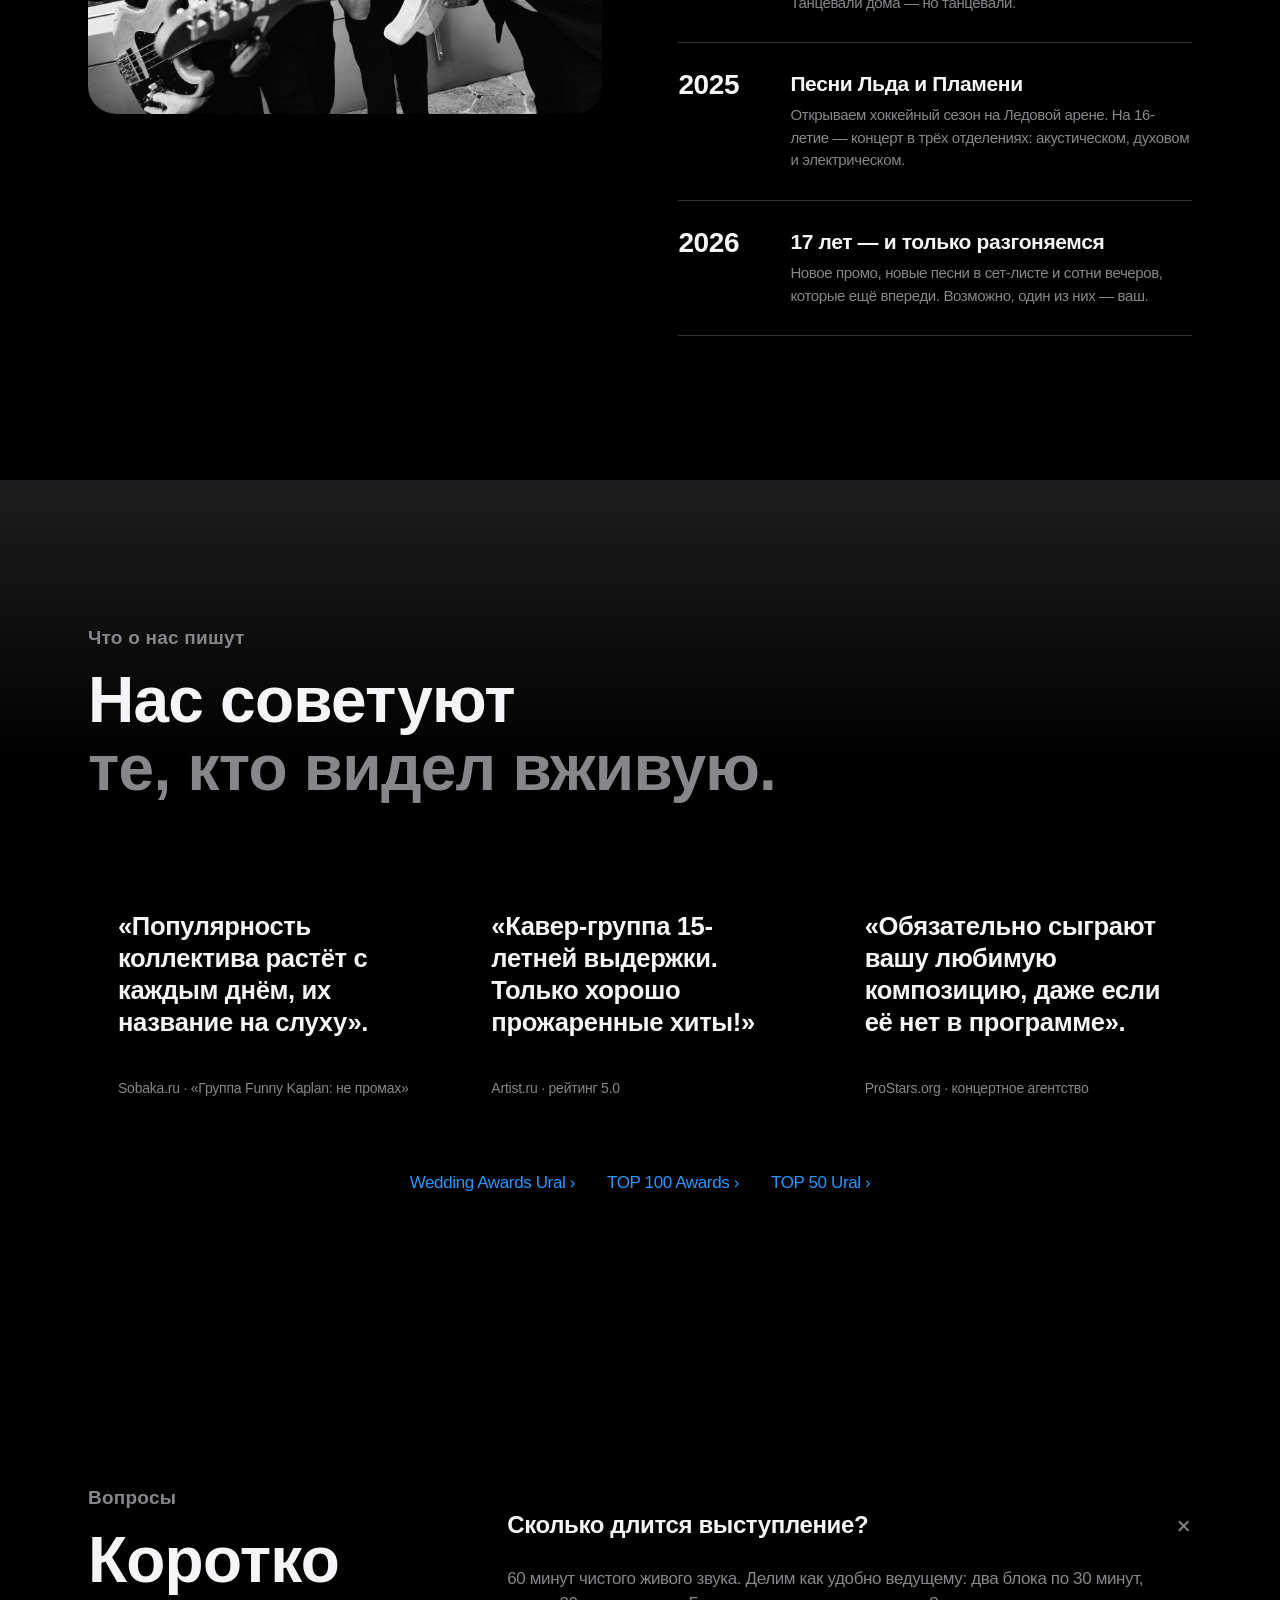
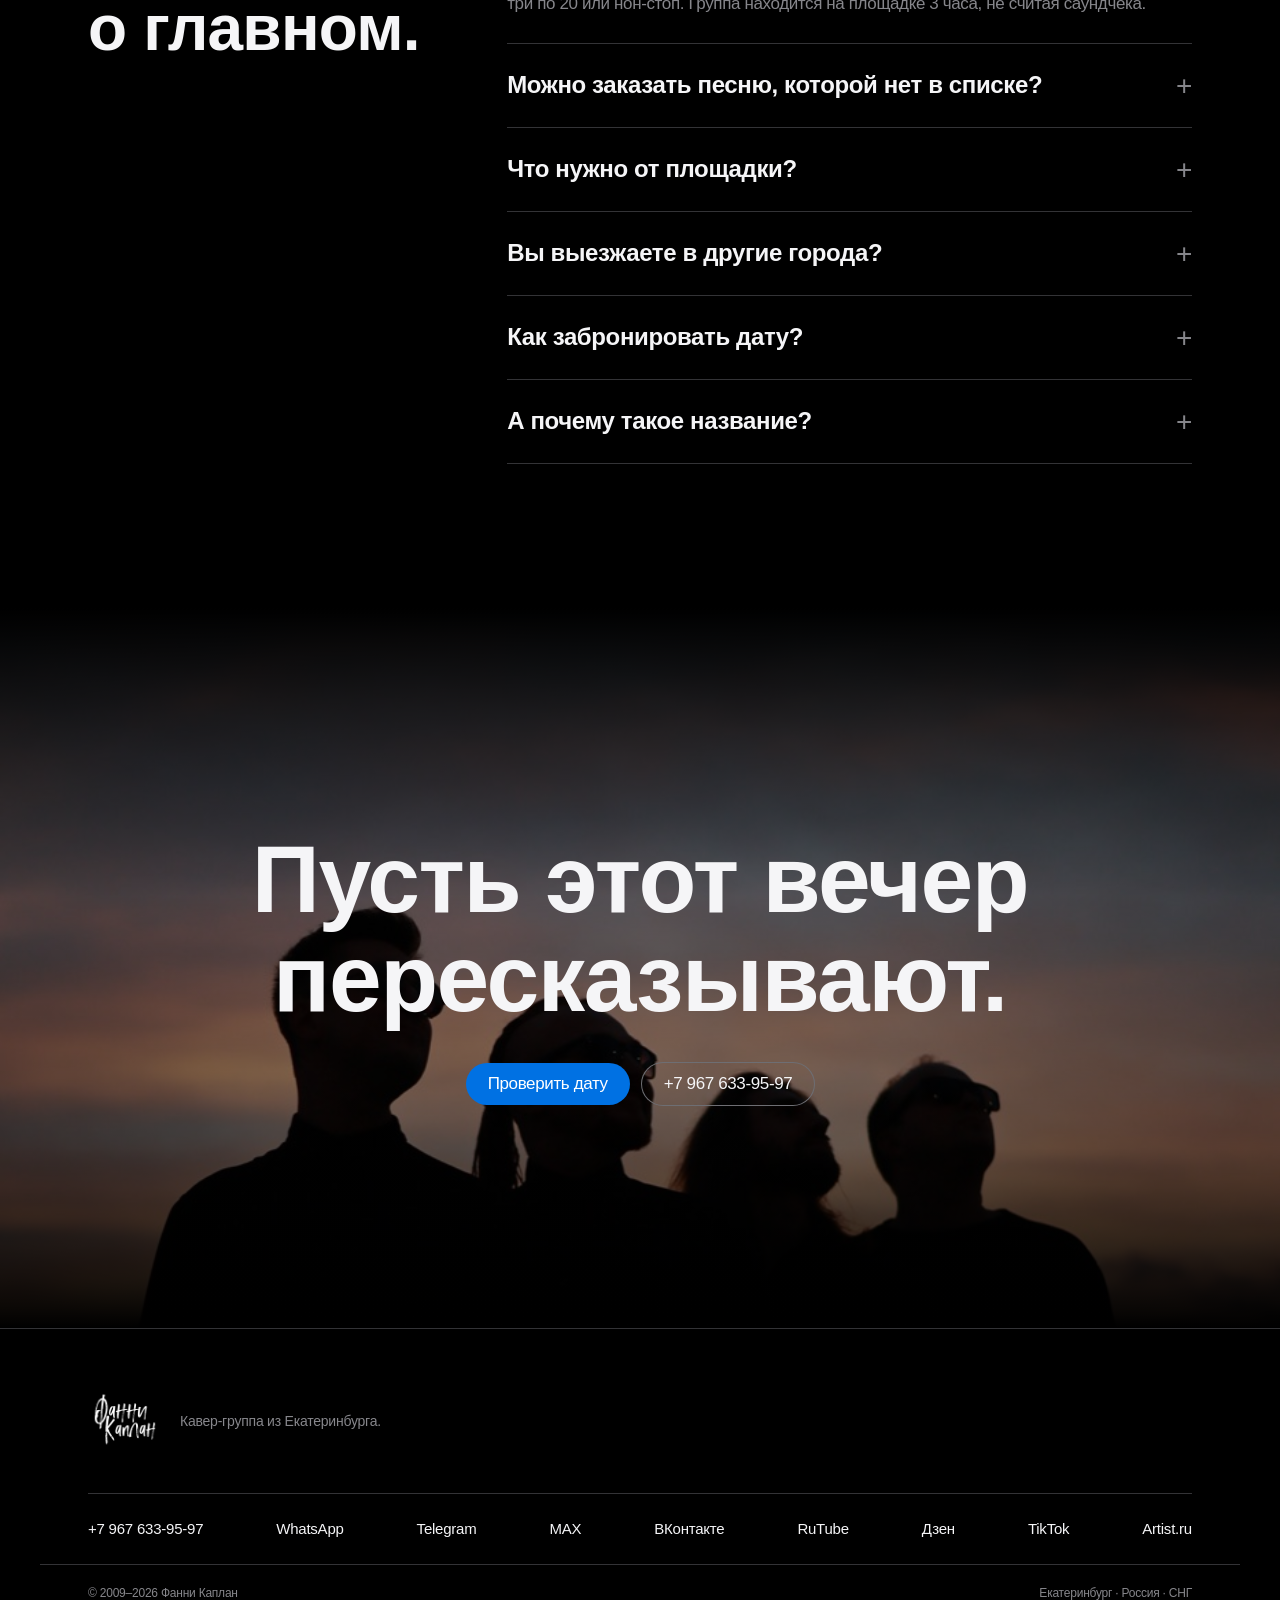
==== commit dae17b3a: "Publish local edits: price section, booking block, section short links Co-Authored-By: Claude Opus 5" ====
--- a/index.html
+++ b/index.html
@@ -33,7 +33,7 @@
   <link rel="apple-touch-icon" href="apple-touch-icon.png" />
   <link rel="preconnect" href="https://dl.dropboxusercontent.com" crossorigin />
   <link rel="dns-prefetch" href="https://dl.dropboxusercontent.com" />
-  <link rel="stylesheet" href="styles.css?v=20261102-2" />
+  <link rel="stylesheet" href="styles.css?v=20261103" />
   <script type="application/ld+json">
   {
     "@context": "https://schema.org",
@@ -66,8 +66,8 @@
         <img src="assets/img/logo-c.png" alt="Фанни Каплан" width="120" height="120" />
       </a>
       <nav class="nav-links" aria-label="Разделы">
-        <a href="#show">Шоу</a>
-        <a href="#formats">Форматы</a>
+        <a class="nav-key" href="#show">Шоу</a>
+        <a class="nav-key" href="#price">Стоимость</a>
         <a href="#songs">Репертуар</a>
         <a href="#story">История</a>
         <a href="#faq">Вопросы</a>
@@ -141,7 +141,7 @@
     </section>
 
     <!-- ПОЧЕМУ ТАНЦУЮТ -->
-    <section class="band">
+    <section class="band" id="why">
       <div class="wrap">
         <p class="eyebrow reveal">Почему у нас не сидят</p>
         <h2 class="h-section reveal">Плейлист пишет зал.<br><span class="muted">Мы просто его слышим.</span></h2>
@@ -187,11 +187,11 @@
       </div>
     </section>
 
-    <!-- ФОРМАТЫ -->
-    <section class="band" id="formats">
+    <!-- СТОИМОСТЬ -->
+    <section class="band" id="price">
       <div class="wrap">
         <div class="panel">
-          <p class="eyebrow reveal">Форматы и цены</p>
+          <p class="eyebrow reveal">Стоимость</p>
           <h2 class="h-panel reveal">Пять форматов. Один принцип —<br>чтобы танцевали все.</h2>
           <p class="panel-lead reveal">Цены указаны за выступление в Екатеринбурге. Подскажем, какой состав подойдёт под площадку, бюджет и количество гостей.</p>
 
@@ -338,79 +338,6 @@
       </div>
     </section>
 
-    <!-- ГАЛЕРЕЯ -->
-    <section class="band gallery-band" aria-label="Фотографии">
-      <div class="wrap">
-        <p class="eyebrow reveal">Сцена и закулисье</p>
-        <h2 class="h-section reveal">Харизма прилагается.</h2>
-      </div>
-      <div class="gallery" id="gallery">
-        <img src="assets/img/guitar-blue.jpg" alt="Гитарист в синем свете" loading="lazy" />
-        <img src="assets/img/peek.jpg" alt="Музыканты выглядывают из-за стены" loading="lazy" />
-        <img src="assets/img/drums-red.jpg" alt="Барабанщик в красном свете" loading="lazy" />
-        <img src="assets/img/roof-bw.jpg" alt="Чёрно-белое фото группы на крыше" loading="lazy" />
-        <img src="assets/img/bass-blue.jpg" alt="Бас-гитарист на фоне LED-экрана" loading="lazy" />
-        <img src="assets/img/jump.jpg" alt="Гитарист в прыжке" loading="lazy" />
-        <img src="assets/img/live-warm.jpg" alt="Вокалист поёт в тёплом свете" loading="lazy" />
-        <img src="assets/img/duo-blue.jpg" alt="Двое музыкантов на сцене" loading="lazy" />
-        <img src="assets/img/singer-bw.jpg" alt="Вокалист с гитарой, чёрно-белое фото" loading="lazy" />
-        <img src="assets/img/drums-blue.jpg" alt="Барабанщик в синем свете" loading="lazy" />
-        <img src="assets/img/bass-bw.jpg" alt="Бас-гитарист, чёрно-белое фото" loading="lazy" />
-        <img src="assets/img/sunset.jpg" alt="Силуэты группы на закате" loading="lazy" />
-      </div>
-      <div class="wrap gallery-nav">
-        <button class="round" type="button" data-scroll="-1" aria-label="Назад">‹</button>
-        <button class="round" type="button" data-scroll="1" aria-label="Вперёд">›</button>
-      </div>
-    </section>
-
-    <!-- ИСТОРИЯ -->
-    <section class="band" id="story">
-      <div class="wrap story">
-        <div class="story-head">
-          <p class="eyebrow reveal">История</p>
-          <h2 class="h-section reveal">Случайное имя.<br><span class="muted">Неслучайная группа.</span></h2>
-          <p class="story-lead reveal">Название придумали на бегу: в машине по радио пел Трофимов — «Жаль, промахнулась Фанни Каплан». Так и записали. Никакого подтекста — только хиты. А дальше было так.</p>
-          <img class="story-img reveal" src="assets/img/guitars-cross.jpg" alt="Музыканты скрестили гитары" loading="lazy" />
-        </div>
-        <ol class="timeline">
-          <li class="reveal"><b>2009</b><div><h3>Abbey Road, 40 лет</h3><p>Уральский Битлз-клуб зовёт екатеринбургских музыкантов сыграть легендарный альбом в библиотеке Белинского. После концерта посыпались приглашения — так 26 сентября родилась группа.</p></div></li>
-          <li class="reveal"><b>2014</b><div><h3>Олимпийский старт</h3><p>Играем на одной из городских сцен на открытии Олимпиады-2014 — весь город болеет и поёт вместе с нами.</p><h3>Коллектив года</h3><p>Победа в Первой городской премии Екатеринбурга. На пятилетии с нами на сцене — друзья из PlanB, Primetime и «0 калорий», а поклонники дарят коллаж из фото всех лет.</p></div></li>
-          <li class="reveal"><b>2015</b><div><h3>Ещё одно признание</h3><p>Победа в конкурсе кавер-групп Maximilian’s Band. Sobaka.ru пишет о выходе на всероссийский уровень, нас зовут хедлайнить День города в Ревде.</p></div></li>
-          <li class="reveal"><b>2020</b><div><h3>Живьём даже онлайн</h3><p>Стрим-концерты для зрителей, live-сессия для Like FM. Танцевали дома — но танцевали.</p></div></li>
-          <li class="reveal"><b>2025</b><div><h3>Песни Льда и Пламени</h3><p>Открываем хоккейный сезон на Ледовой арене. На 16-летие — концерт в трёх отделениях: акустическом, духовом и электрическом.</p></div></li>
-          <li class="reveal"><b>2026</b><div><h3>17 лет — и только разгоняемся</h3><p>Новое промо, новые песни в сет-листе и сотни вечеров, которые ещё впереди. Возможно, один из них — ваш.</p></div></li>
-        </ol>
-      </div>
-    </section>
-
-    <!-- ПРИЗНАНИЕ -->
-    <section class="band band-carbon">
-      <div class="wrap">
-        <p class="eyebrow reveal">Что о нас пишут</p>
-        <h2 class="h-section reveal">Нас советуют<br><span class="muted">те, кто видел вживую.</span></h2>
-        <div class="quotes">
-          <figure class="tile quote reveal">
-            <blockquote>«Популярность коллектива растёт с каждым днём, их название на слуху».</blockquote>
-            <figcaption>Sobaka.ru · «Группа Funny Kaplan: не промах»</figcaption>
-          </figure>
-          <figure class="tile quote reveal">
-            <blockquote>«Кавер-группа 15-летней выдержки. Только хорошо прожаренные хиты!»</blockquote>
-            <figcaption>Artist.ru · рейтинг 5.0</figcaption>
-          </figure>
-          <figure class="tile quote reveal">
-            <blockquote>«Обязательно сыграют вашу любимую композицию, даже если её нет в программе».</blockquote>
-            <figcaption>ProStars.org · концертное агентство</figcaption>
-          </figure>
-        </div>
-        <div class="awards reveal">
-          <a href="https://wedding-awards-ural.ru/nominees/18516" target="_blank" rel="noreferrer">Wedding Awards Ural ›</a>
-          <a href="https://top100awards.ru/fanni-kaplan" target="_blank" rel="noreferrer">TOP 100 Awards ›</a>
-          <a href="https://top50ural.ru/funnykaplan" target="_blank" rel="noreferrer">TOP 50 Ural ›</a>
-        </div>
-      </div>
-    </section>
-
     <!-- БРОНИРОВАНИЕ -->
     <section class="band" id="booking">
       <div class="wrap">
@@ -425,8 +352,8 @@
               <li><b>3</b><span>Задаток 50% — дата закреплена за вами</span></li>
             </ol>
             <div class="docs reveal">
-              <a class="link" href="assets/docs/tech-rider.xlsx" download="Фанни Каплан — техрайдер.xlsx">Технический райдер ↓</a>
-              <a class="link" href="assets/docs/playlist.xlsx" download="Фанни Каплан — плейлист.xlsx">Плейлист ↓</a>
+              <a class="pill pill-blue pill-sm" href="assets/docs/tech-rider.xlsx" download="Фанни Каплан — техрайдер.xlsx">Технический райдер ↓</a>
+              <a class="pill pill-blue pill-sm" href="assets/docs/playlist.xlsx" download="Фанни Каплан — плейлист.xlsx">Плейлист ↓</a>
             </div>
           </div>
 
@@ -475,8 +402,81 @@
       </div>
     </section>
 
+    <!-- ГАЛЕРЕЯ -->
+    <section class="band gallery-band" id="photo" aria-label="Фотографии">
+      <div class="wrap">
+        <p class="eyebrow reveal">Сцена и закулисье</p>
+        <h2 class="h-section reveal">Харизма прилагается.</h2>
+      </div>
+      <div class="gallery" id="gallery">
+        <img src="assets/img/guitar-blue.jpg" alt="Гитарист в синем свете" loading="lazy" />
+        <img src="assets/img/peek.jpg" alt="Музыканты выглядывают из-за стены" loading="lazy" />
+        <img src="assets/img/drums-red.jpg" alt="Барабанщик в красном свете" loading="lazy" />
+        <img src="assets/img/roof-bw.jpg" alt="Чёрно-белое фото группы на крыше" loading="lazy" />
+        <img src="assets/img/bass-blue.jpg" alt="Бас-гитарист на фоне LED-экрана" loading="lazy" />
+        <img src="assets/img/jump.jpg" alt="Гитарист в прыжке" loading="lazy" />
+        <img src="assets/img/live-warm.jpg" alt="Вокалист поёт в тёплом свете" loading="lazy" />
+        <img src="assets/img/duo-blue.jpg" alt="Двое музыкантов на сцене" loading="lazy" />
+        <img src="assets/img/singer-bw.jpg" alt="Вокалист с гитарой, чёрно-белое фото" loading="lazy" />
+        <img src="assets/img/drums-blue.jpg" alt="Барабанщик в синем свете" loading="lazy" />
+        <img src="assets/img/bass-bw.jpg" alt="Бас-гитарист, чёрно-белое фото" loading="lazy" />
+        <img src="assets/img/sunset.jpg" alt="Силуэты группы на закате" loading="lazy" />
+      </div>
+      <div class="wrap gallery-nav">
+        <button class="round" type="button" data-scroll="-1" aria-label="Назад">‹</button>
+        <button class="round" type="button" data-scroll="1" aria-label="Вперёд">›</button>
+      </div>
+    </section>
+
+    <!-- ИСТОРИЯ -->
+    <section class="band" id="story">
+      <div class="wrap story">
+        <div class="story-head">
+          <p class="eyebrow reveal">История</p>
+          <h2 class="h-section reveal">Случайное имя.<br><span class="muted">Неслучайная группа.</span></h2>
+          <p class="story-lead reveal">Название придумали на бегу: в машине по радио пел Трофимов — «Жаль, промахнулась Фанни Каплан». Так и записали. Никакого подтекста — только хиты. А дальше было так.</p>
+          <img class="story-img reveal" src="assets/img/guitars-cross.jpg" alt="Музыканты скрестили гитары" loading="lazy" />
+        </div>
+        <ol class="timeline">
+          <li class="reveal"><b>2009</b><div><h3>Abbey Road, 40 лет</h3><p>Уральский Битлз-клуб зовёт екатеринбургских музыкантов сыграть легендарный альбом в библиотеке Белинского. После концерта посыпались приглашения — так 26 сентября родилась группа.</p></div></li>
+          <li class="reveal"><b>2014</b><div><h3>Олимпийский старт</h3><p>Играем на одной из городских сцен на открытии Олимпиады-2014 — весь город болеет и поёт вместе с нами.</p><h3>Коллектив года</h3><p>Победа в Первой городской премии Екатеринбурга. На пятилетии с нами на сцене — друзья из PlanB, Primetime и «0 калорий», а поклонники дарят коллаж из фото всех лет.</p></div></li>
+          <li class="reveal"><b>2015</b><div><h3>Ещё одно признание</h3><p>Победа в конкурсе кавер-групп Maximilian’s Band. Sobaka.ru пишет о выходе на всероссийский уровень, нас зовут хедлайнить День города в Ревде.</p></div></li>
+          <li class="reveal"><b>2020</b><div><h3>Живьём даже онлайн</h3><p>Стрим-концерты для зрителей, live-сессия для Like FM. Танцевали дома — но танцевали.</p></div></li>
+          <li class="reveal"><b>2025</b><div><h3>Песни Льда и Пламени</h3><p>Открываем хоккейный сезон на Ледовой арене. На 16-летие — концерт в трёх отделениях: акустическом, духовом и электрическом.</p></div></li>
+          <li class="reveal"><b>2026</b><div><h3>17 лет — и только разгоняемся</h3><p>Новое промо, новые песни в сет-листе и сотни вечеров, которые ещё впереди. Возможно, один из них — ваш.</p></div></li>
+        </ol>
+      </div>
+    </section>
+
+    <!-- ПРИЗНАНИЕ -->
+    <section class="band band-carbon" id="press">
+      <div class="wrap">
+        <p class="eyebrow reveal">Что о нас пишут</p>
+        <h2 class="h-section reveal">Нас советуют<br><span class="muted">те, кто видел вживую.</span></h2>
+        <div class="quotes">
+          <figure class="tile quote reveal">
+            <blockquote>«Популярность коллектива растёт с каждым днём, их название на слуху».</blockquote>
+            <figcaption>Sobaka.ru · «Группа Funny Kaplan: не промах»</figcaption>
+          </figure>
+          <figure class="tile quote reveal">
+            <blockquote>«Кавер-группа 15-летней выдержки. Только хорошо прожаренные хиты!»</blockquote>
+            <figcaption>Artist.ru · рейтинг 5.0</figcaption>
+          </figure>
+          <figure class="tile quote reveal">
+            <blockquote>«Обязательно сыграют вашу любимую композицию, даже если её нет в программе».</blockquote>
+            <figcaption>ProStars.org · концертное агентство</figcaption>
+          </figure>
+        </div>
+        <div class="awards reveal">
+          <a href="https://wedding-awards-ural.ru/nominees/18516" target="_blank" rel="noreferrer">Wedding Awards Ural ›</a>
+          <a href="https://top100awards.ru/fanni-kaplan" target="_blank" rel="noreferrer">TOP 100 Awards ›</a>
+          <a href="https://top50ural.ru/funnykaplan" target="_blank" rel="noreferrer">TOP 50 Ural ›</a>
+        </div>
+      </div>
+    </section>
+
     <!-- FAQ -->
-    <section class="band band-carbon" id="faq">
+    <section class="band" id="faq">
       <div class="wrap faq-wrap">
         <div>
           <p class="eyebrow reveal">Вопросы</p>
@@ -550,11 +550,11 @@
   </footer>
 
   <!-- Мобильная липкая кнопка -->
-  <a class="sticky-cta pill pill-blue" href="#booking" id="stickyCta">Проверить свободную дату</a>
+  <div class="sticky-cta" id="stickyCta"><a class="pill pill-blue" href="#booking">Проверить свободную дату</a></div>
 
   <div class="toast" id="toast" role="status" aria-live="polite"></div>
 
-  <script src="songs.js?v=20261102-2"></script>
-  <script src="script.js?v=20261102-2"></script>
+  <script src="songs.js?v=20261103"></script>
+  <script src="script.js?v=20261103"></script>
 </body>
 </html>
--- a/styles.css
+++ b/styles.css
@@ -42,8 +42,12 @@
   line-height: 1.47;
   letter-spacing: -0.374px;
   -webkit-font-smoothing: antialiased;
-  overflow-x: hidden;
-}
+  /* clip, а не hidden: hidden на body ломает position: fixed в iOS Safari при прокрутке */
+  overflow-x: clip;
+}
+html { overflow-x: clip; }
+/* Якоря (/#show, /#price…) не прячутся под липкой навигацией */
+main section[id] { scroll-margin-top: 72px; }
 img, video { display: block; max-width: 100%; }
 a { color: inherit; text-decoration: none; }
 button { font: inherit; color: inherit; cursor: pointer; }
@@ -210,7 +214,7 @@
 .band:not(.band-carbon) .tile { box-shadow: var(--keyline); }
 
 /* Метрики */
-.metrics { display: grid; grid-template-columns: repeat(3, 1fr); gap: 16px; }
+.metrics { display: grid; grid-template-columns: repeat(3, minmax(0, 1fr)); gap: 16px; }
 .metric { padding: 32px 28px 30px; display: flex; flex-direction: column; gap: 14px; min-height: 196px; justify-content: flex-start; }
 .metric b {
   font-family: var(--font-display); font-weight: 600;
@@ -474,11 +478,16 @@
 
 /* Липкая кнопка (мобайл) и тост */
 .sticky-cta {
-  position: fixed; z-index: 60; left: 16px; right: 16px; bottom: max(16px, env(safe-area-inset-bottom));
-  display: none; padding: 15px 22px;
-  transform: translateY(140%); transition: transform .35s cubic-bezier(.2,.7,.2,1);
-}
-.sticky-cta.show { transform: none; }
+  position: fixed; z-index: 60; left: 0; right: 0; bottom: 0;
+  display: none;
+  padding: 0 16px max(16px, env(safe-area-inset-bottom));
+  pointer-events: none;
+  opacity: 0; visibility: hidden;
+  transform: translate3d(0, 16px, 0);
+  transition: opacity .25s ease, transform .25s ease, visibility .25s;
+}
+.sticky-cta .pill { width: 100%; padding: 15px 22px; pointer-events: auto; }
+.sticky-cta.show { opacity: 1; visibility: visible; transform: translate3d(0, 0, 0); }
 .toast {
   position: fixed; z-index: 70; left: 50%; bottom: 28px; transform: translate(-50%, 160%);
   background: rgba(51, 51, 54, .95); color: var(--porcelain); border-radius: 36px;
@@ -512,9 +521,11 @@
   .booking { grid-template-columns: 1fr; }
 }
 @media (max-width: 820px) {
-  .nav-links { display: none; }
-  .nav-inner { justify-content: space-between; }
-  .metrics { grid-template-columns: repeat(2, 1fr); }
+  .nav-inner { gap: 14px; padding-left: 14px; }
+  .nav-links { gap: 16px; }
+  .nav-links a:not(.nav-key) { display: none; }
+  .nav-links a { font-size: 15px; color: var(--porcelain); }
+  .metrics { grid-template-columns: repeat(2, minmax(0, 1fr)); }
   .feature-grid { grid-template-columns: 1fr; }
   .feature-wide { grid-template-columns: 1fr; }
   .feature-wide img { min-height: 0; aspect-ratio: 4 / 3; height: auto; }
@@ -533,6 +544,7 @@
   .buy-cluster .capsule { width: 100%; justify-content: center; }
   .metrics { gap: 10px; }
   .metric { padding: 22px 18px; min-height: 160px; }
+  .metric b { font-size: clamp(30px, 9vw, 48px); }
   .metric span { font-size: 14px; }
   .formats { grid-template-columns: 1fr; }
   .formats .format-hit .format-img { aspect-ratio: 4 / 3; }
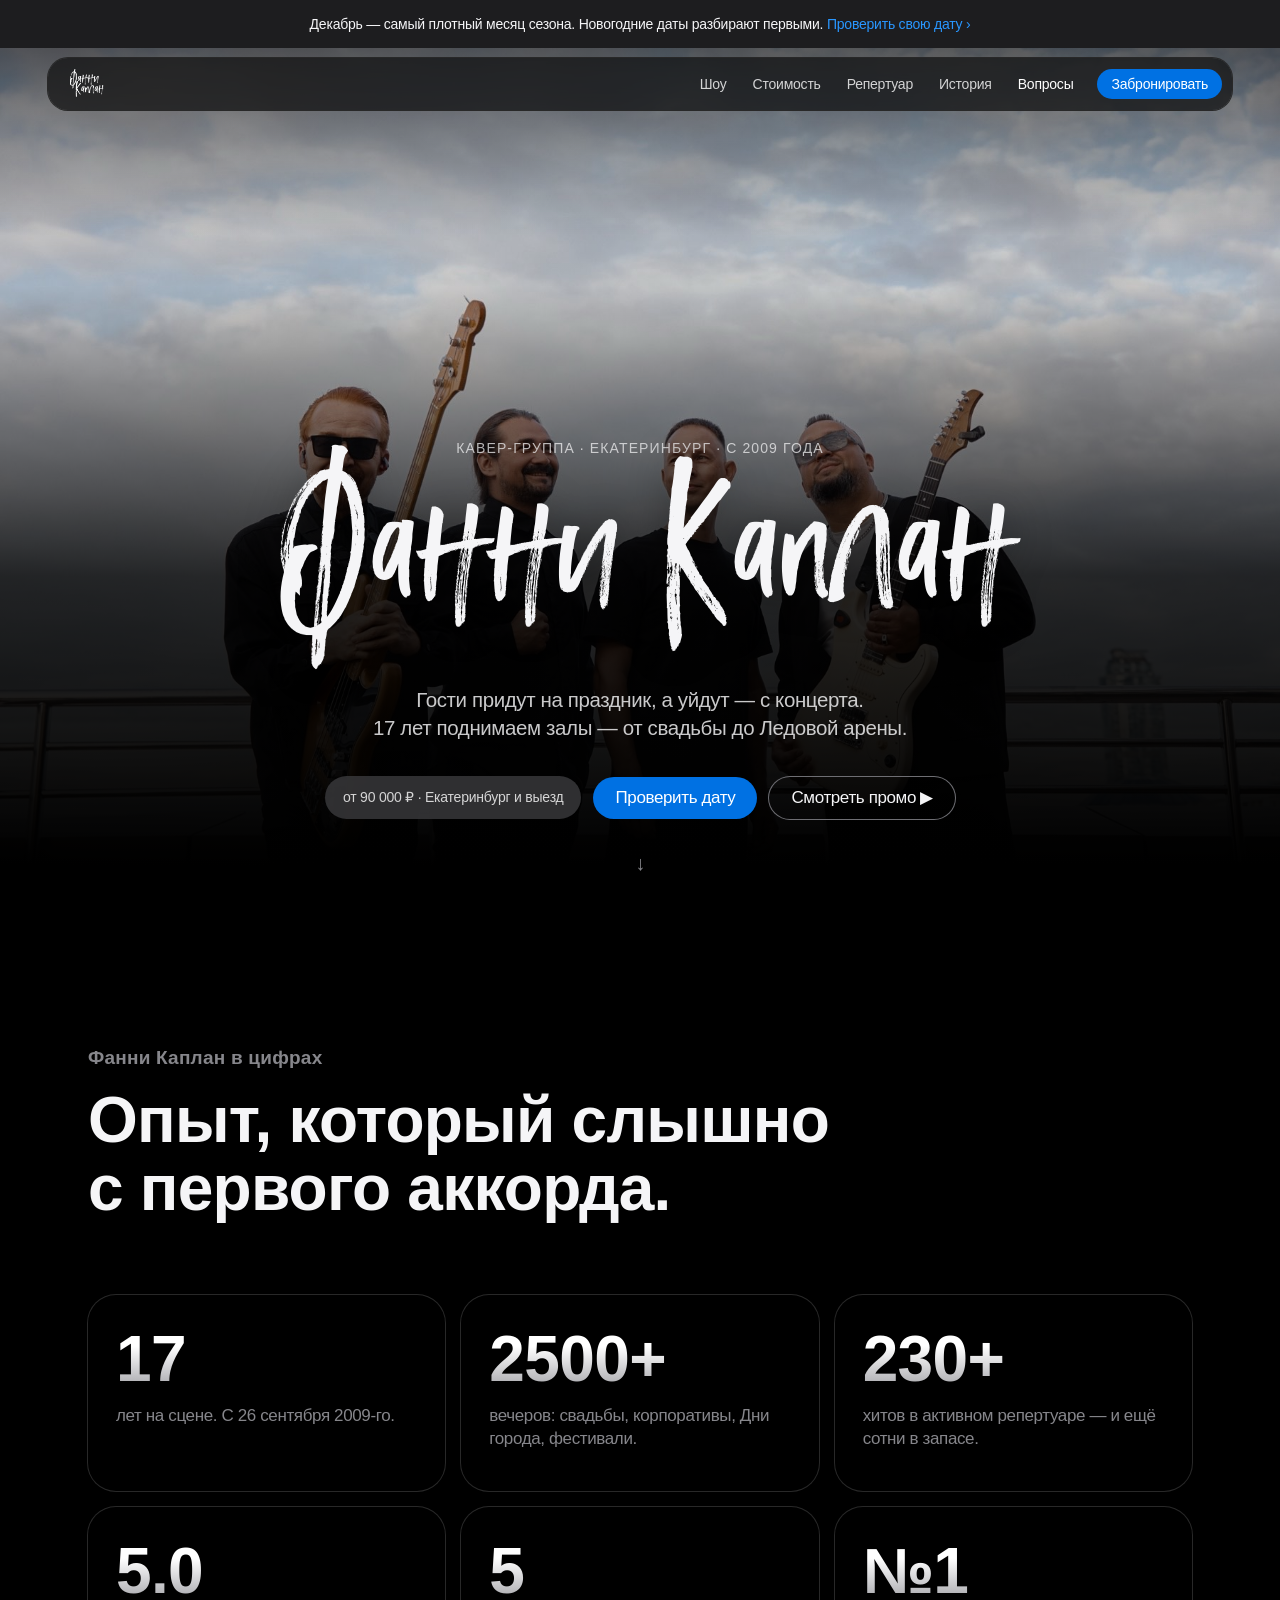
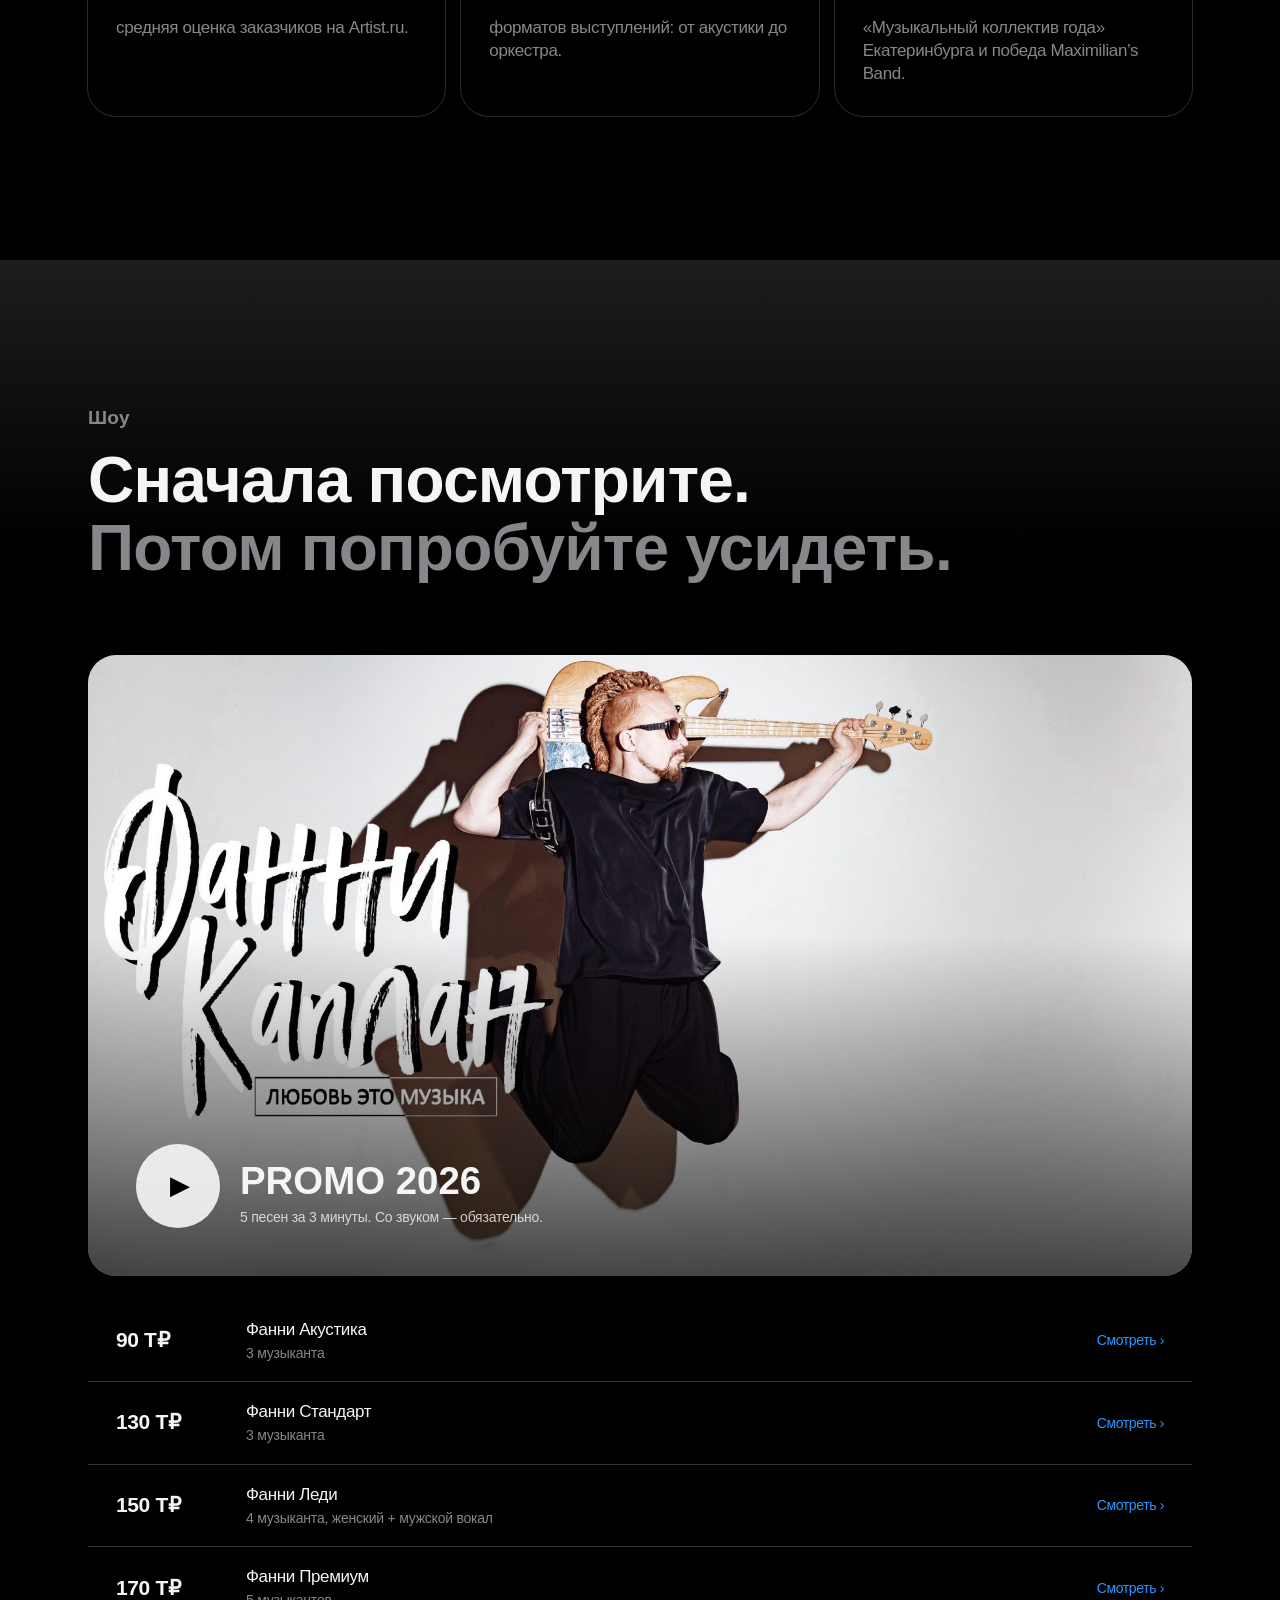
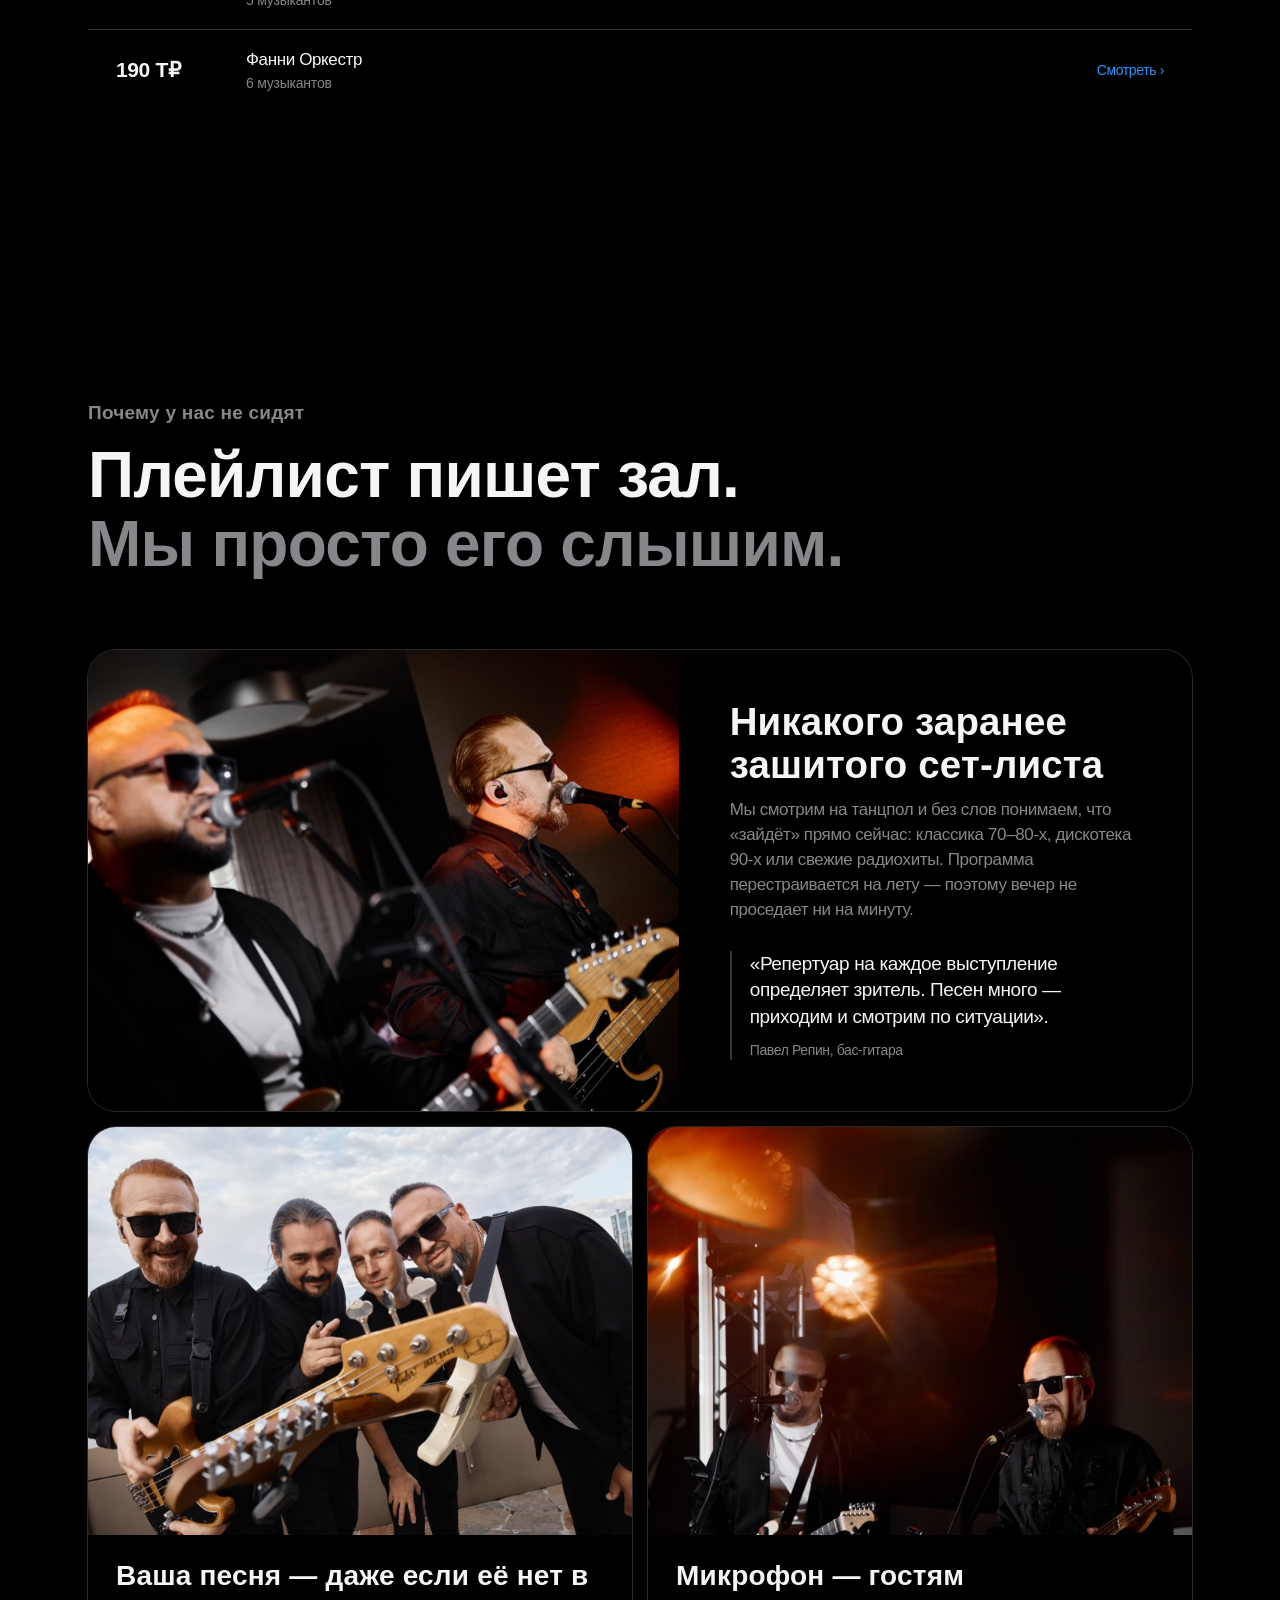
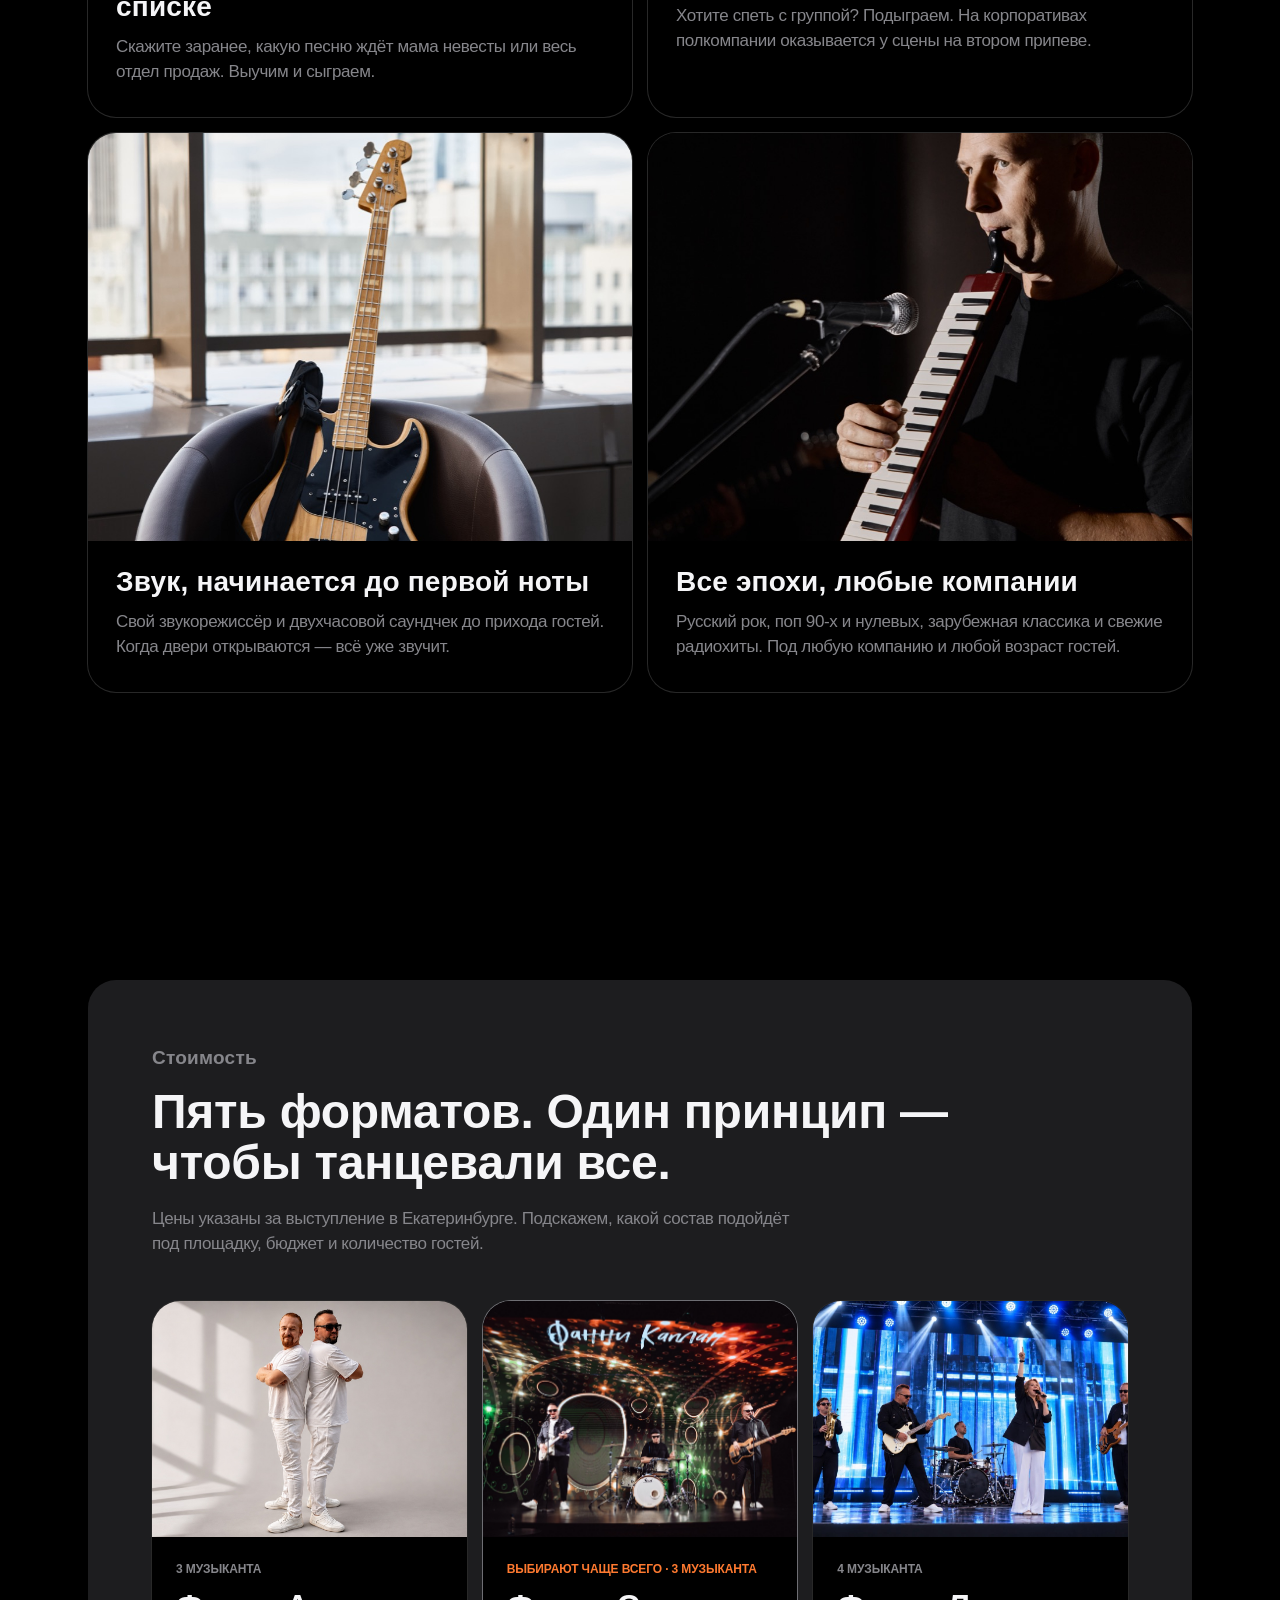
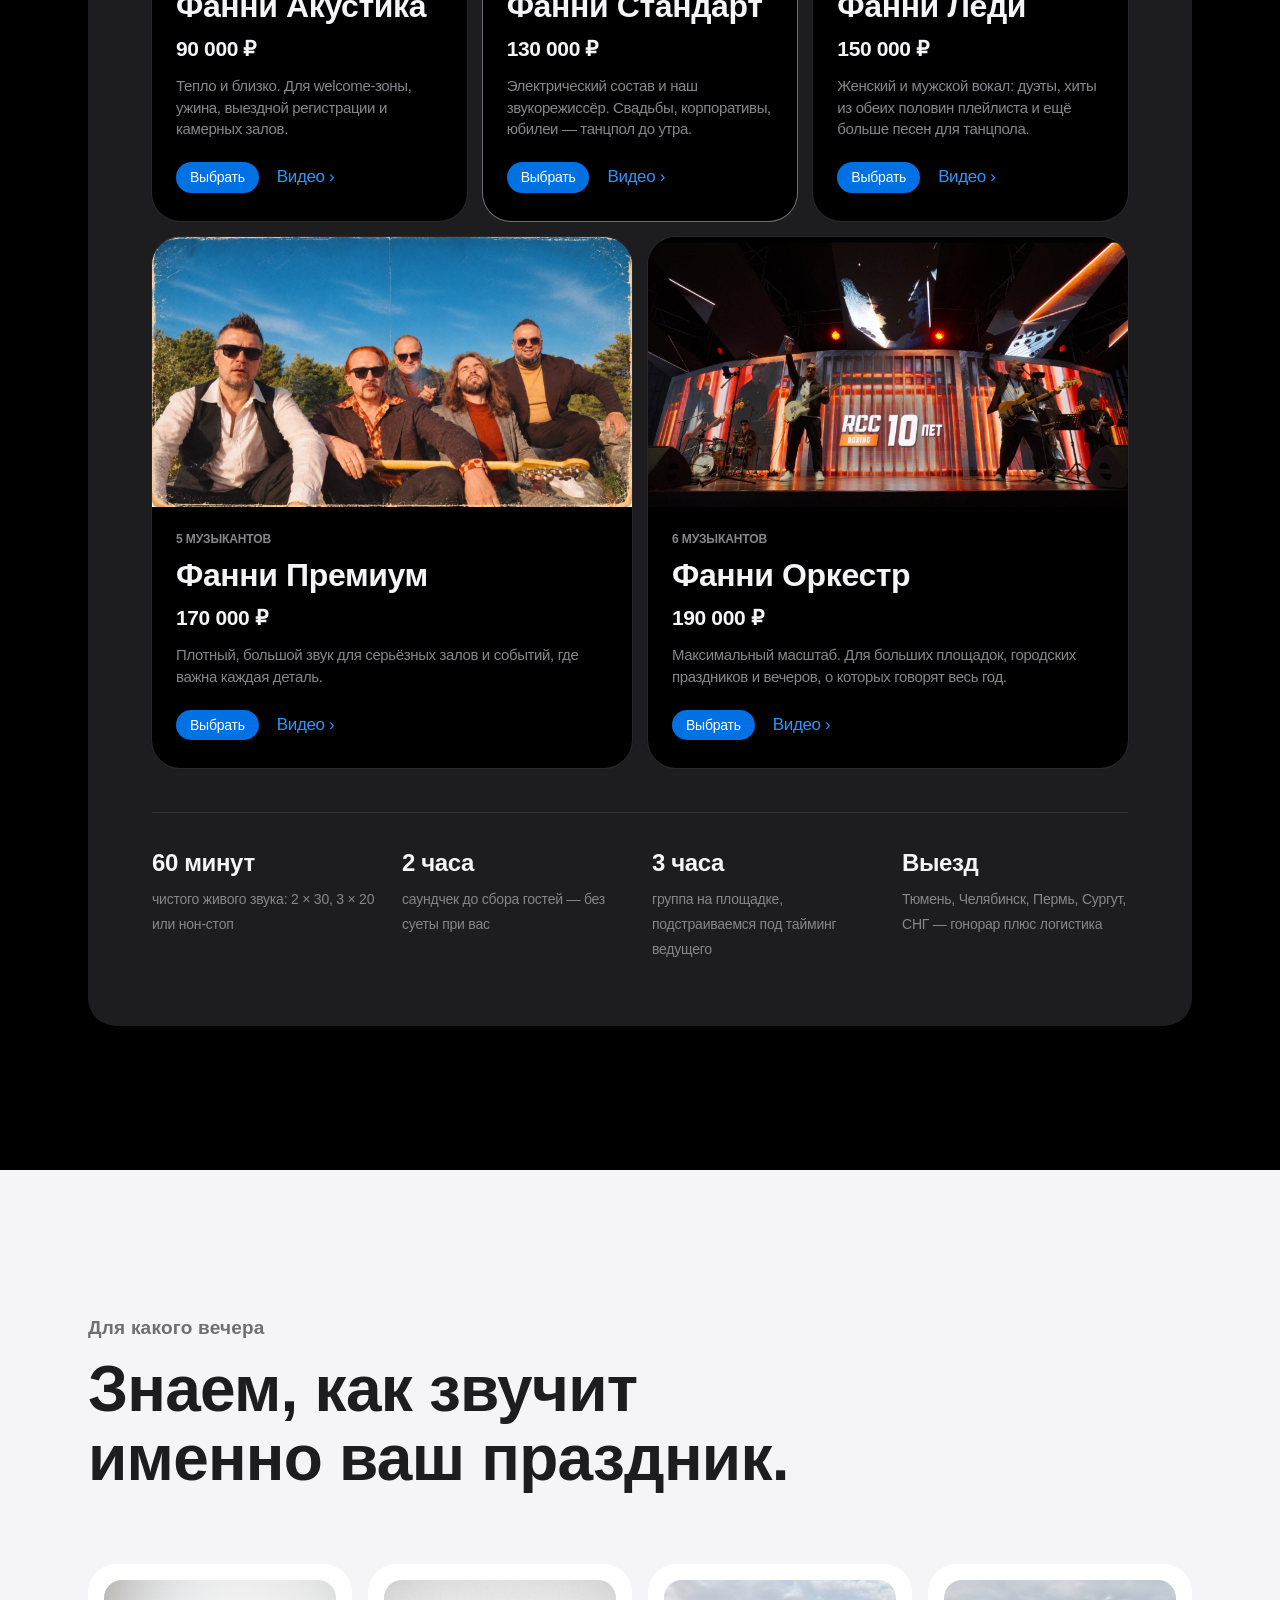
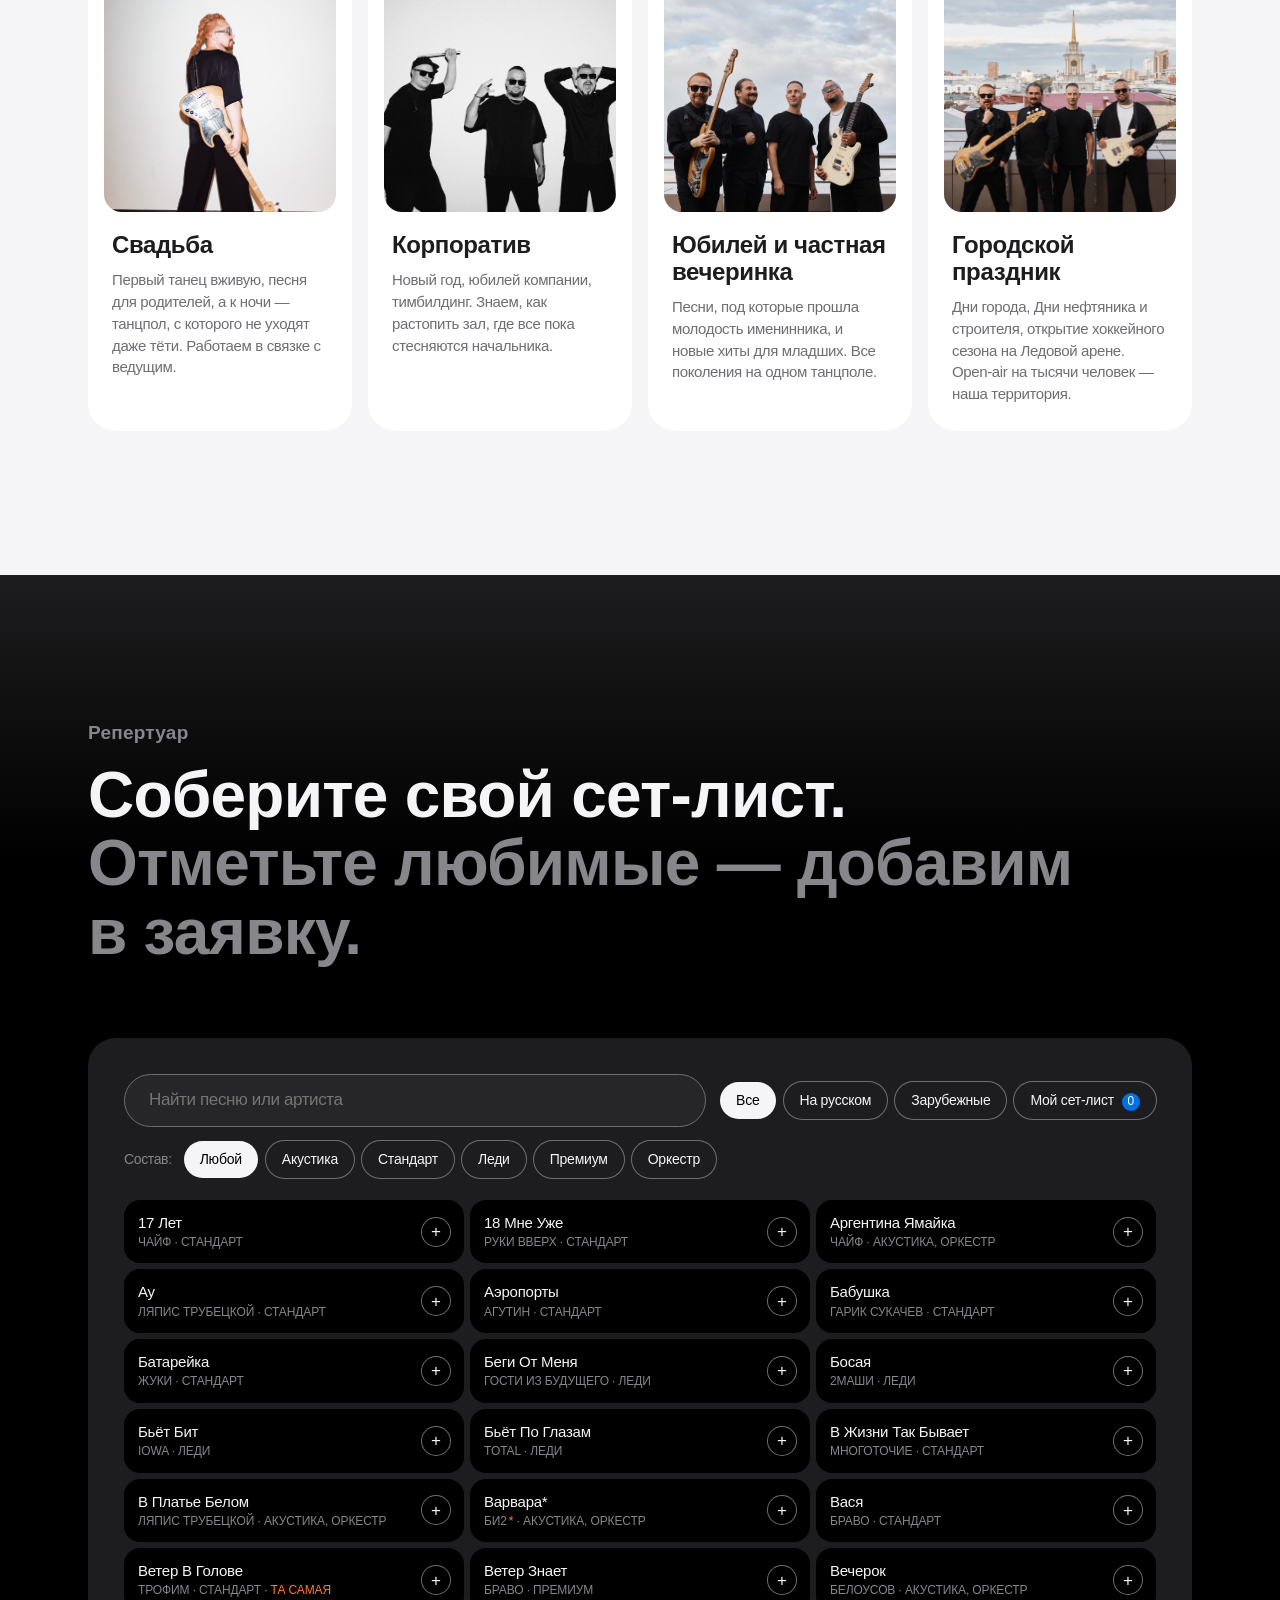
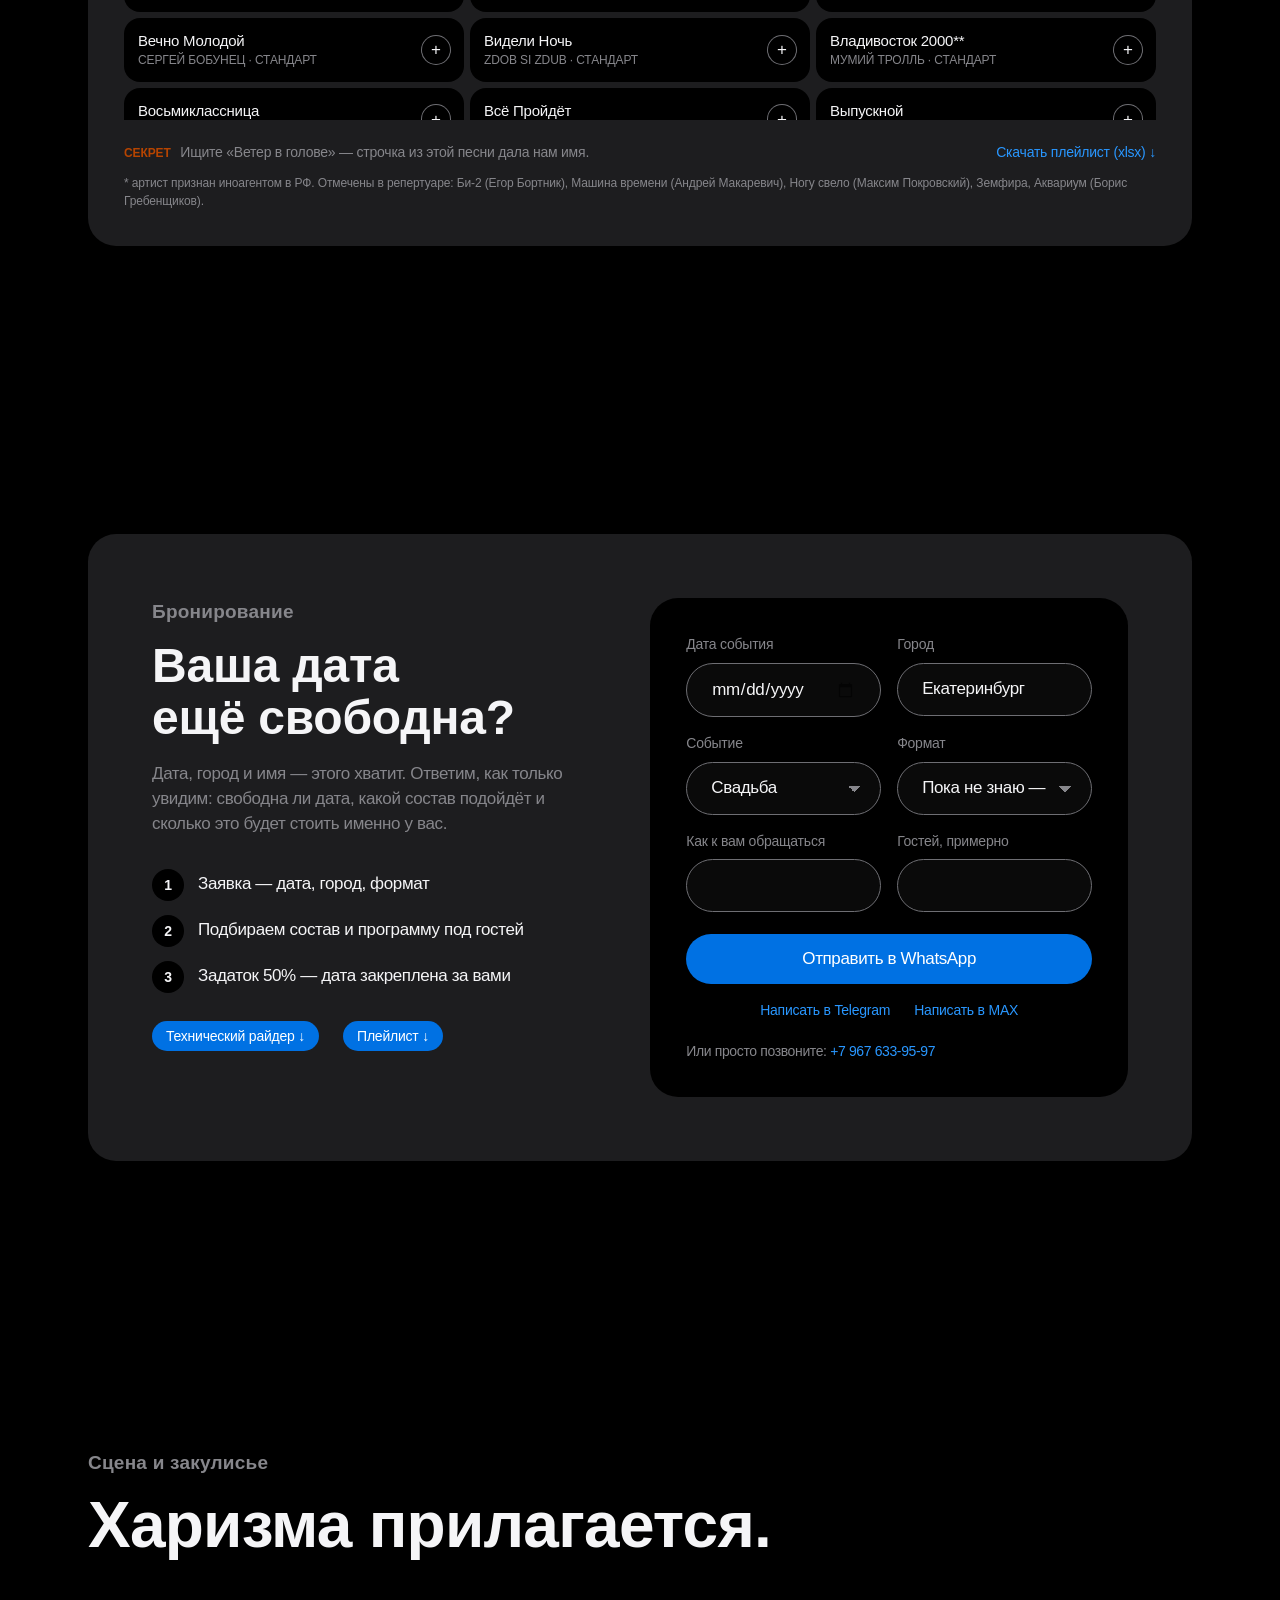
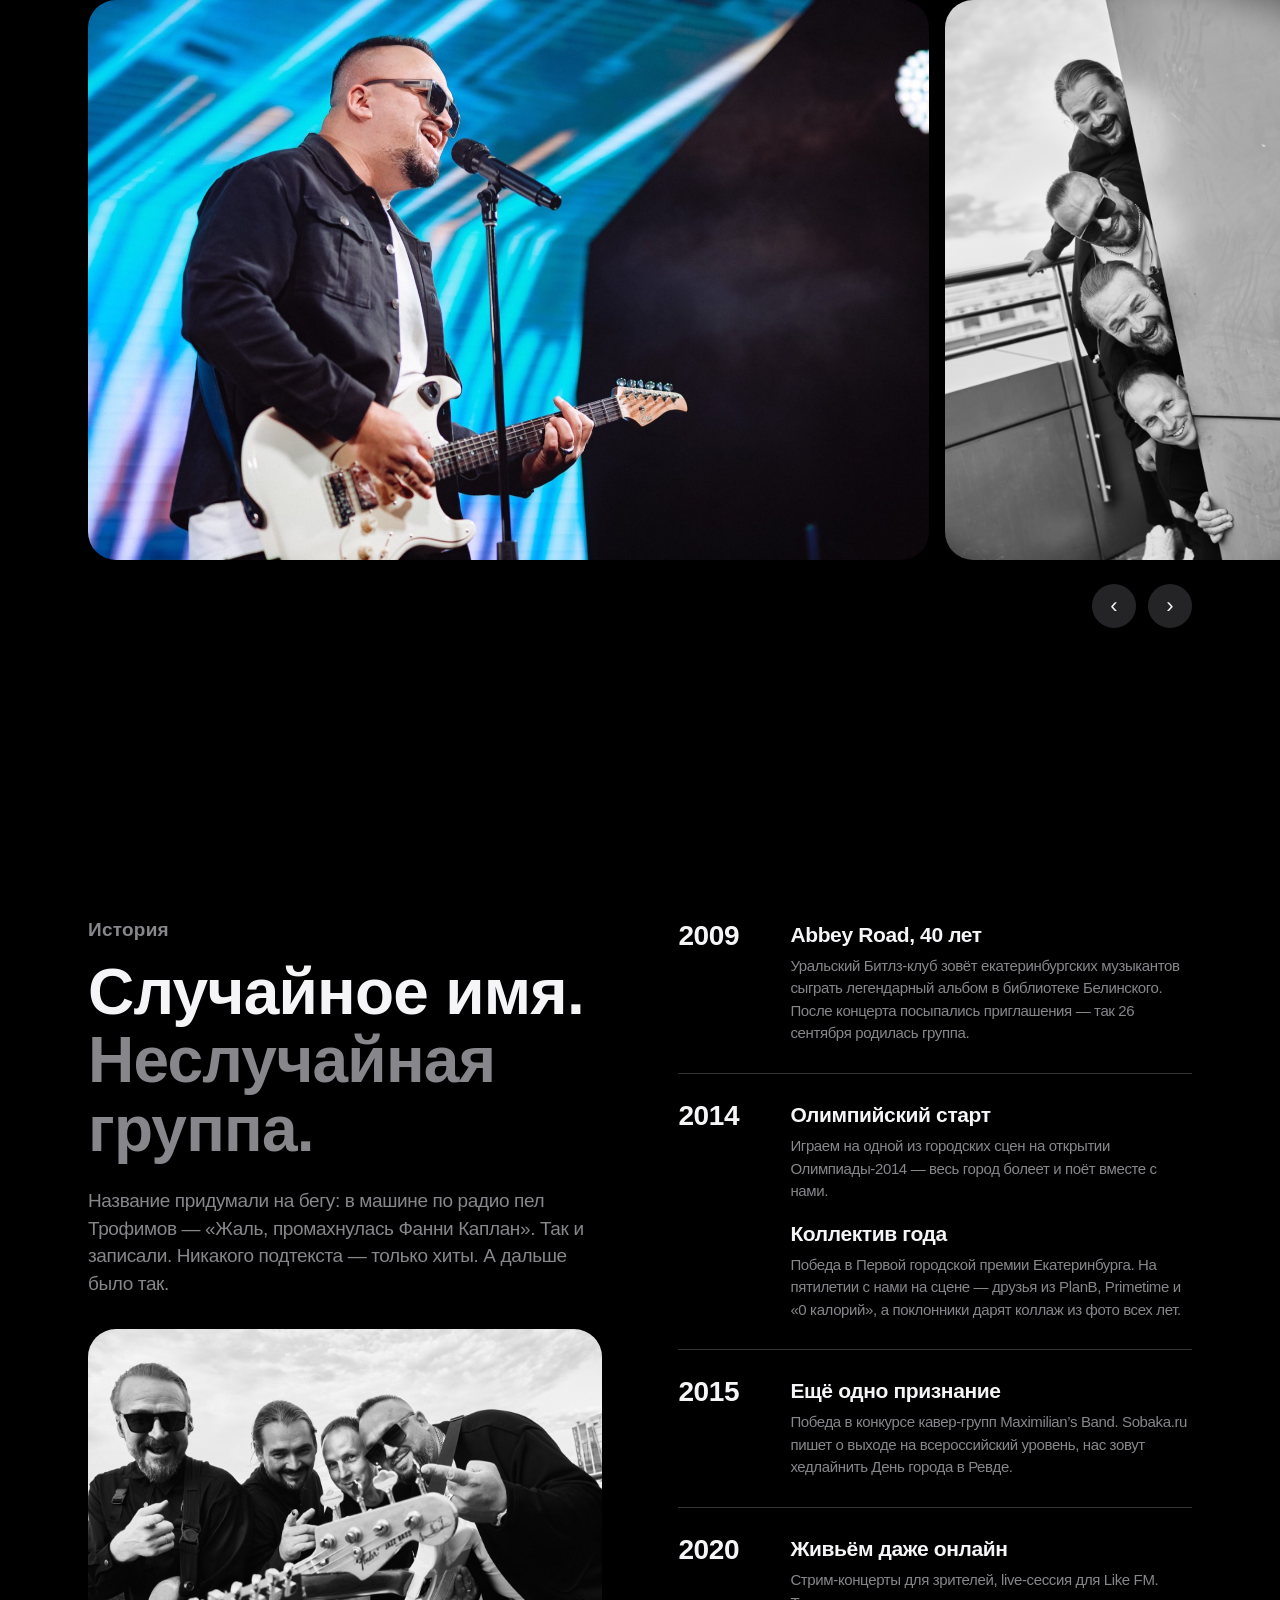
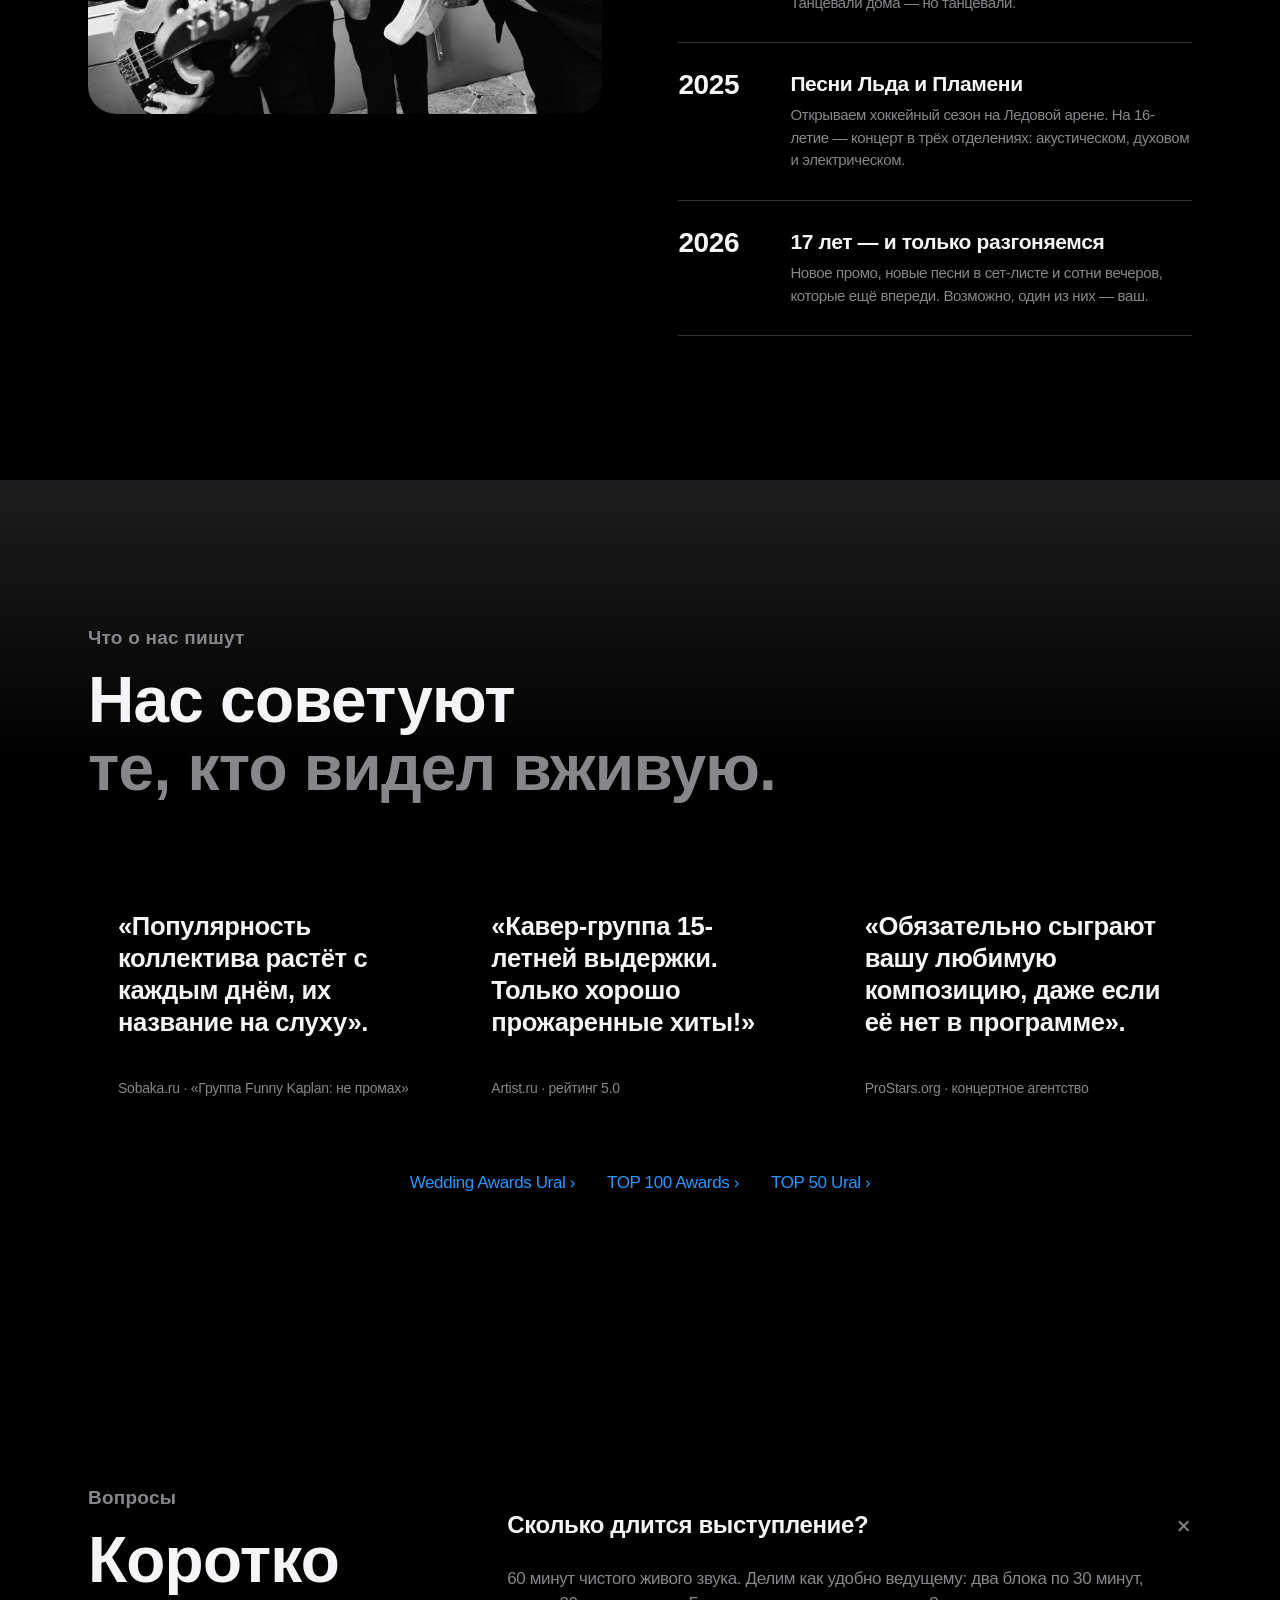
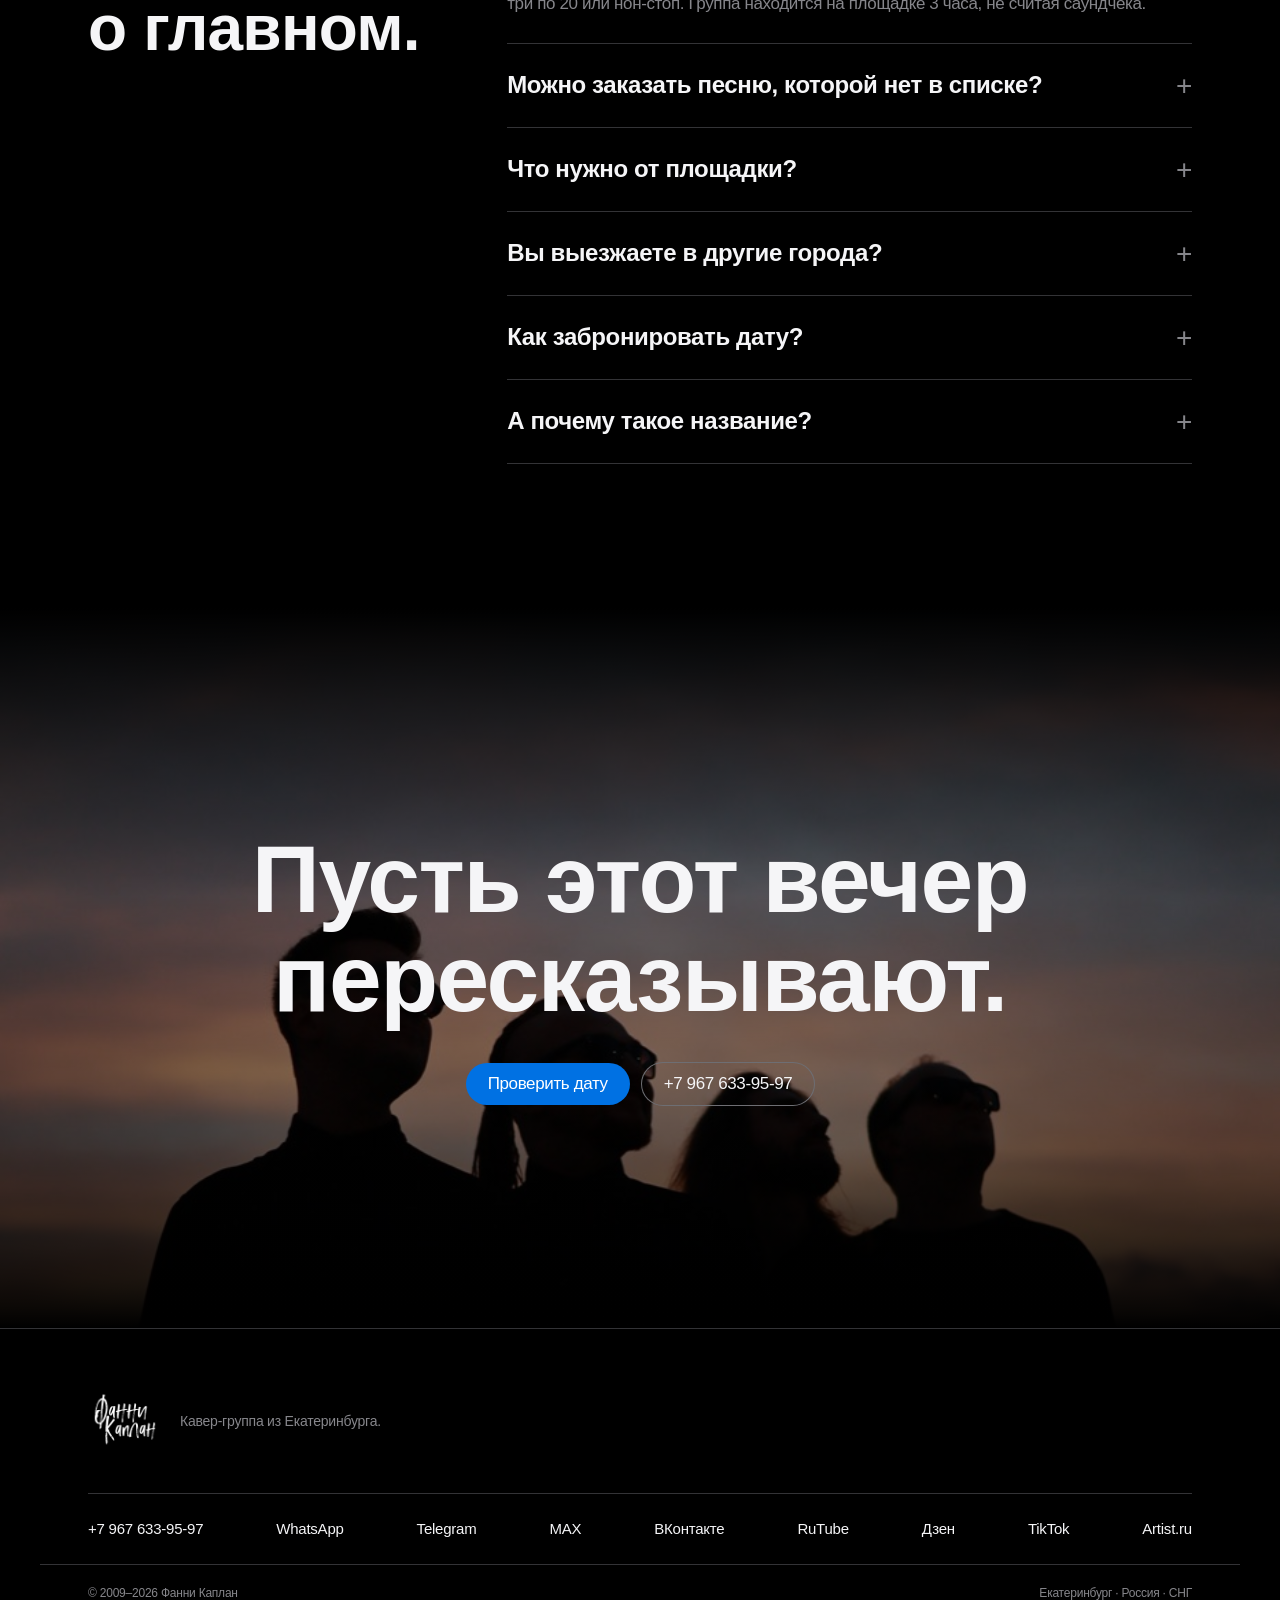
==== commit 4553cf06: "Set exact format prices" ====
--- a/index.html
+++ b/index.html
@@ -201,7 +201,7 @@
               <div class="format-body">
                 <span class="tag">3 музыканта</span>
                 <h3>Фанни Акустика</h3>
-                <p class="price">от 90 000 ₽</p>
+                <p class="price">90 000 ₽</p>
                 <p>Тепло и близко. Для welcome-зоны, ужина, выездной регистрации и камерных залов.</p>
                 <div class="format-actions">
                   <a class="pill pill-blue pill-sm" href="#booking" data-format="Фанни Акустика">Выбрать</a>
@@ -214,7 +214,7 @@
               <div class="format-body">
                 <span class="tag tag-new">Выбирают чаще всего · 3 музыканта</span>
                 <h3>Фанни Стандарт</h3>
-                <p class="price">от 130 000 ₽</p>
+                <p class="price">130 000 ₽</p>
                 <p>Электрический состав и наш звукорежиссёр. Свадьбы, корпоративы, юбилеи — танцпол до утра.</p>
                 <div class="format-actions">
                   <a class="pill pill-blue pill-sm" href="#booking" data-format="Фанни Стандарт">Выбрать</a>
@@ -227,7 +227,7 @@
               <div class="format-body">
                 <span class="tag">4 музыканта</span>
                 <h3>Фанни Леди</h3>
-                <p class="price">от 150 000 ₽</p>
+                <p class="price">150 000 ₽</p>
                 <p>Женский и мужской вокал: дуэты, хиты из обеих половин плейлиста и ещё больше песен для танцпола.</p>
                 <div class="format-actions">
                   <a class="pill pill-blue pill-sm" href="#booking" data-format="Фанни Леди">Выбрать</a>
@@ -240,7 +240,7 @@
               <div class="format-body">
                 <span class="tag">5 музыкантов</span>
                 <h3>Фанни Премиум</h3>
-                <p class="price">от 170 000 ₽</p>
+                <p class="price">170 000 ₽</p>
                 <p>Плотный, большой звук для серьёзных залов и событий, где важна каждая деталь.</p>
                 <div class="format-actions">
                   <a class="pill pill-blue pill-sm" href="#booking" data-format="Фанни Премиум">Выбрать</a>
@@ -253,7 +253,7 @@
               <div class="format-body">
                 <span class="tag">6 музыкантов</span>
                 <h3>Фанни Оркестр</h3>
-                <p class="price">от 190 000 ₽</p>
+                <p class="price">190 000 ₽</p>
                 <p>Максимальный масштаб. Для больших площадок, городских праздников и вечеров, о которых говорят весь год.</p>
                 <div class="format-actions">
                   <a class="pill pill-blue pill-sm" href="#booking" data-format="Фанни Оркестр">Выбрать</a>
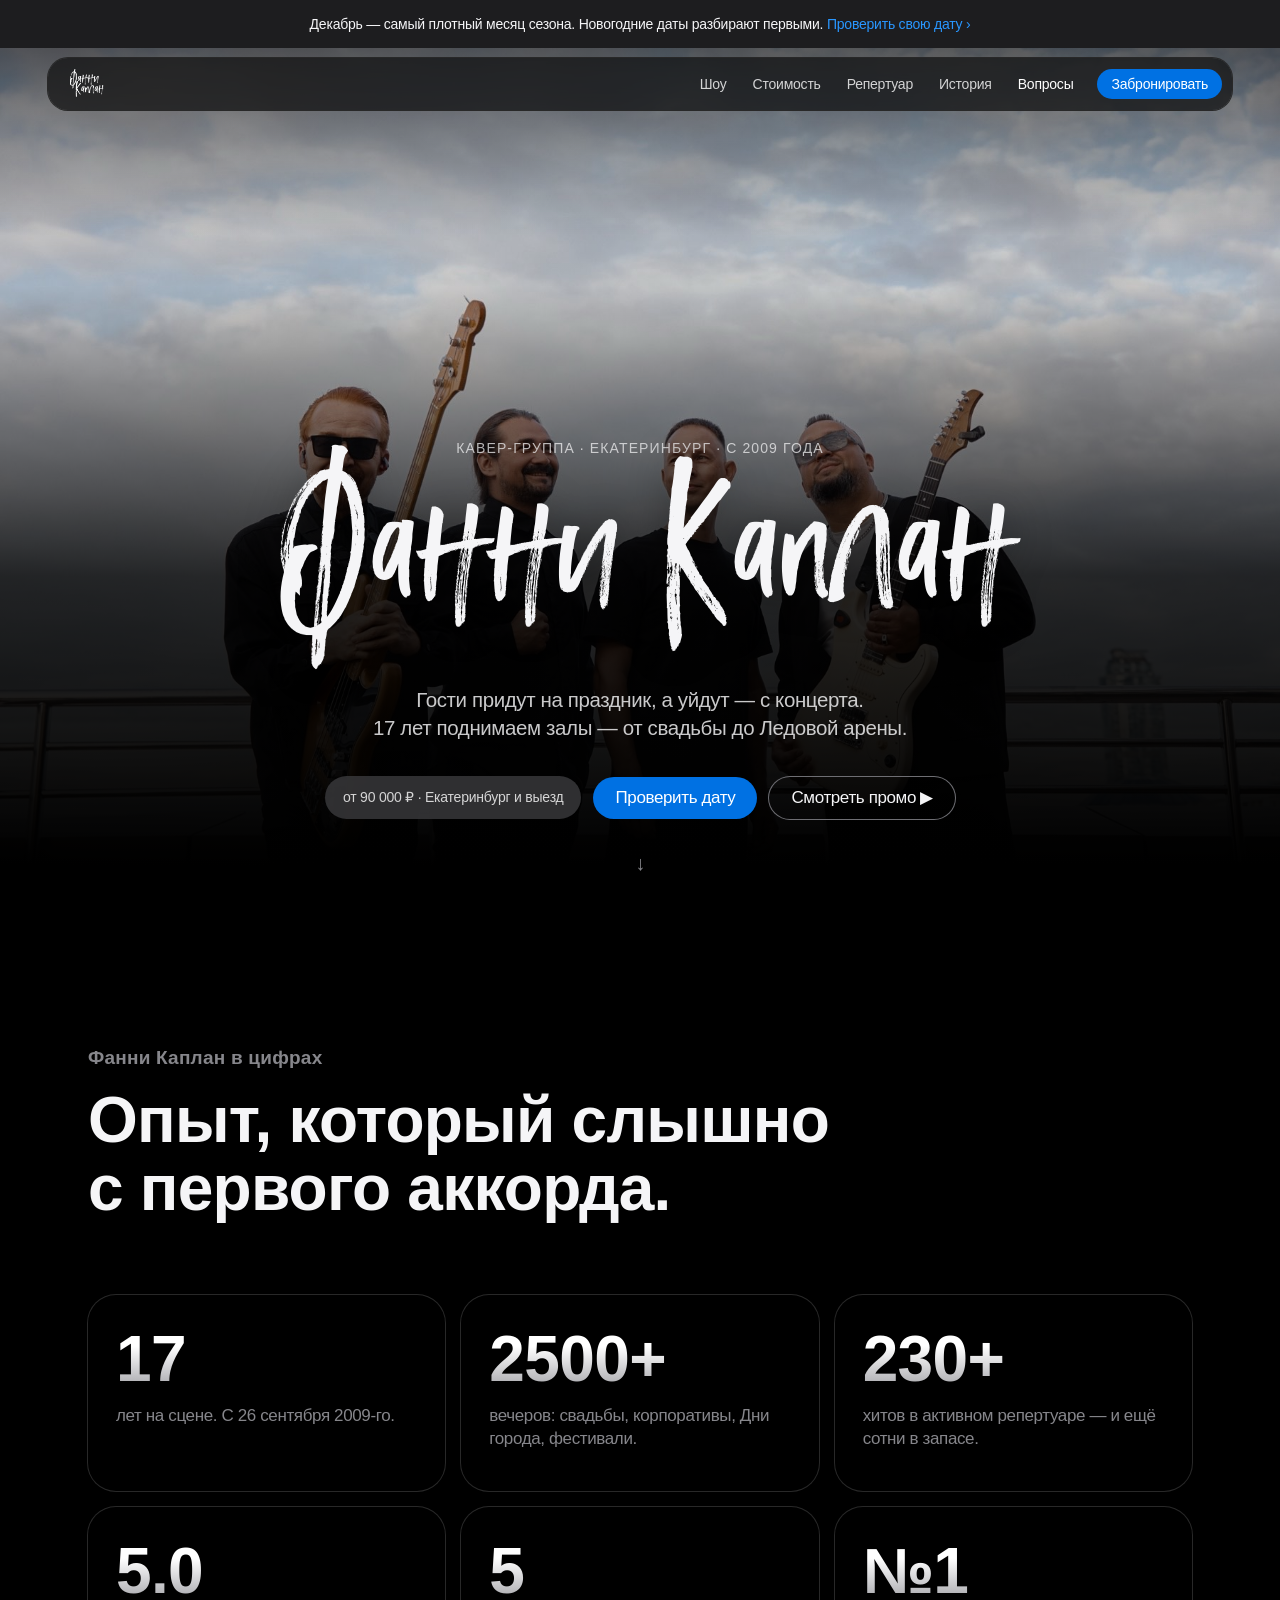
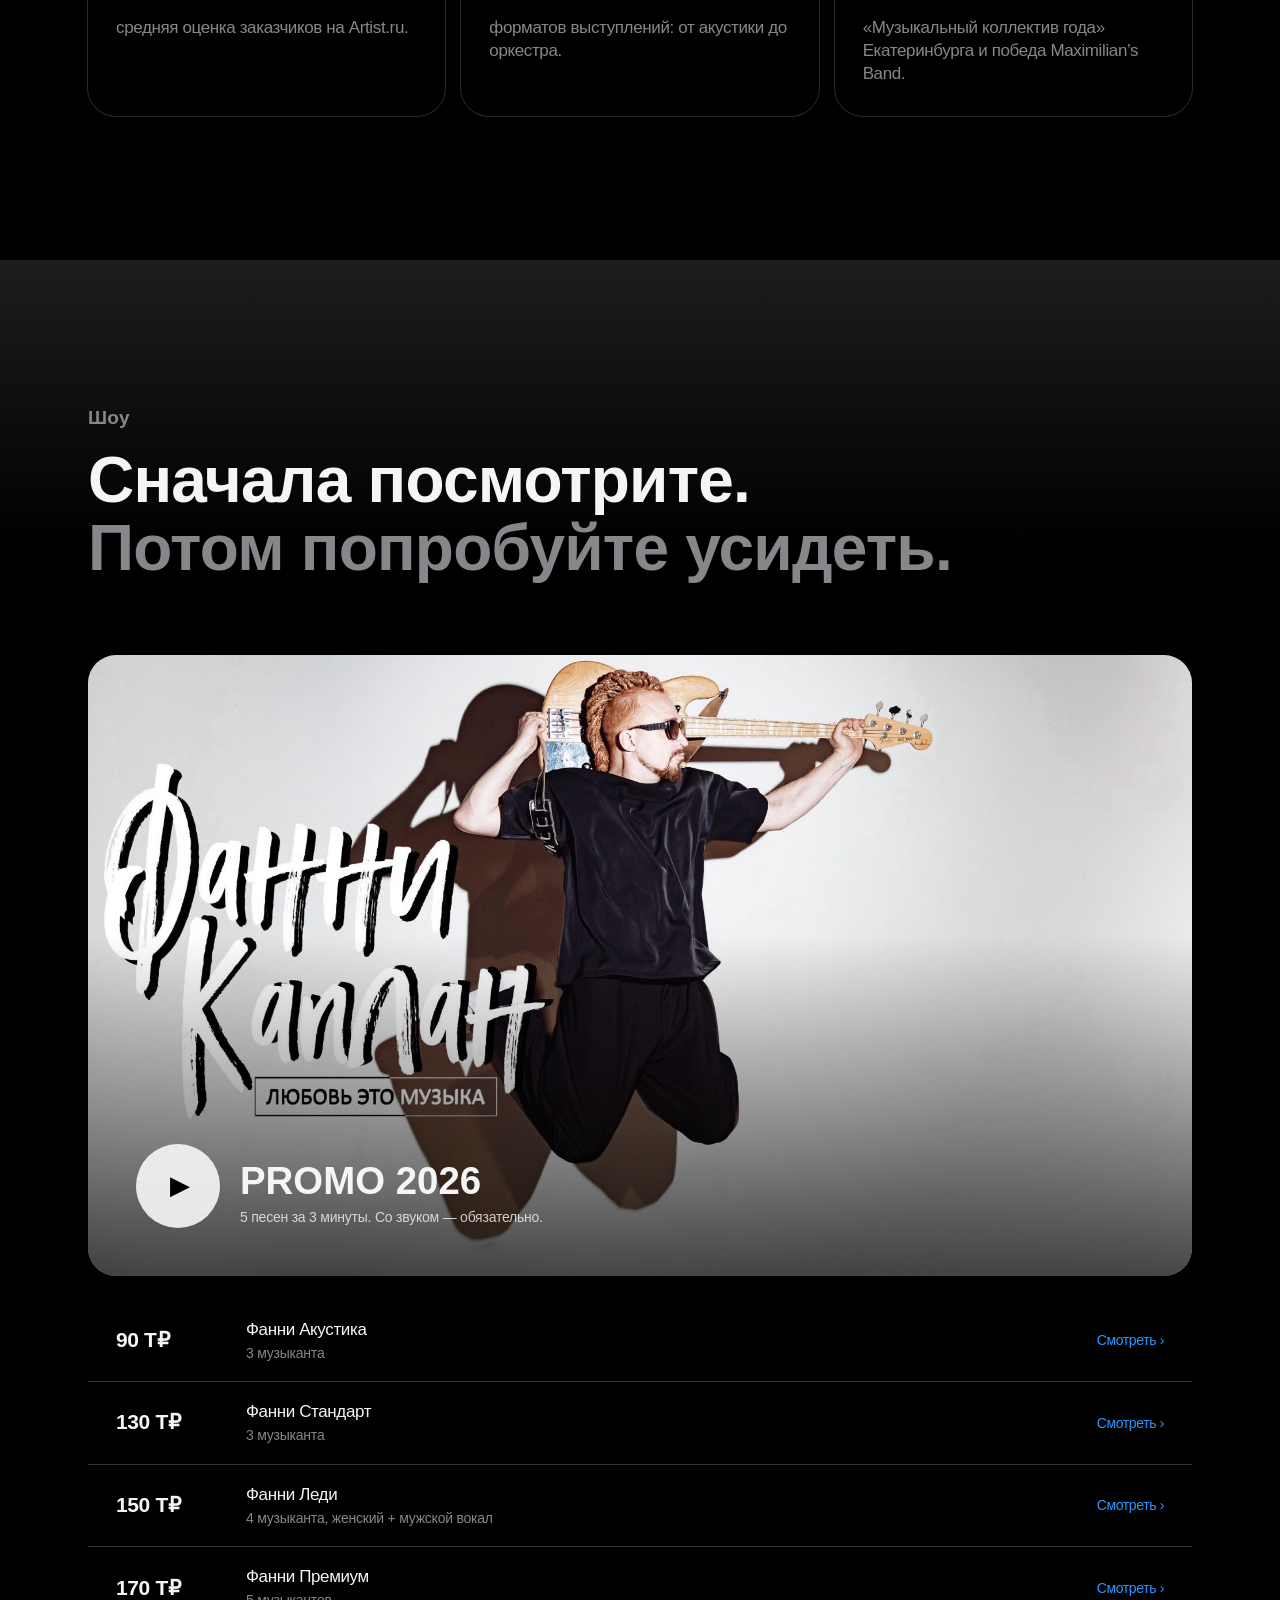
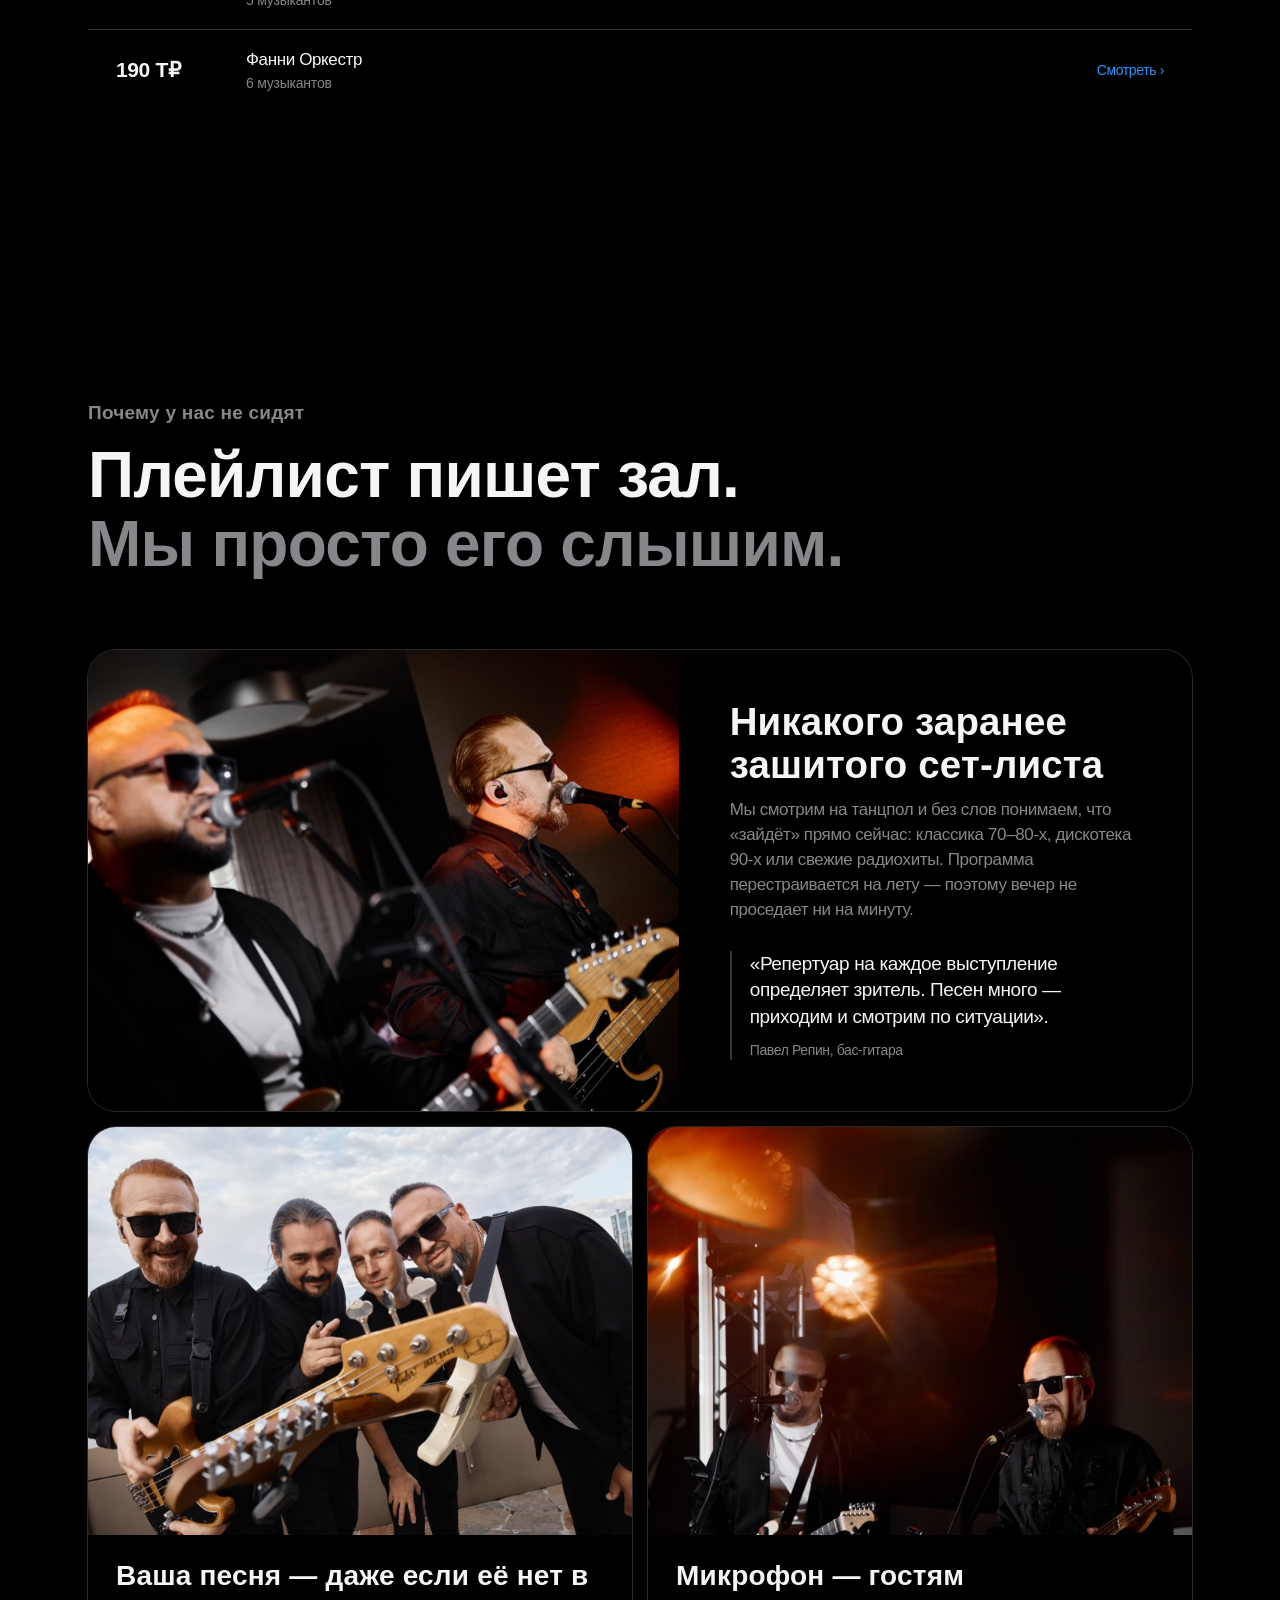
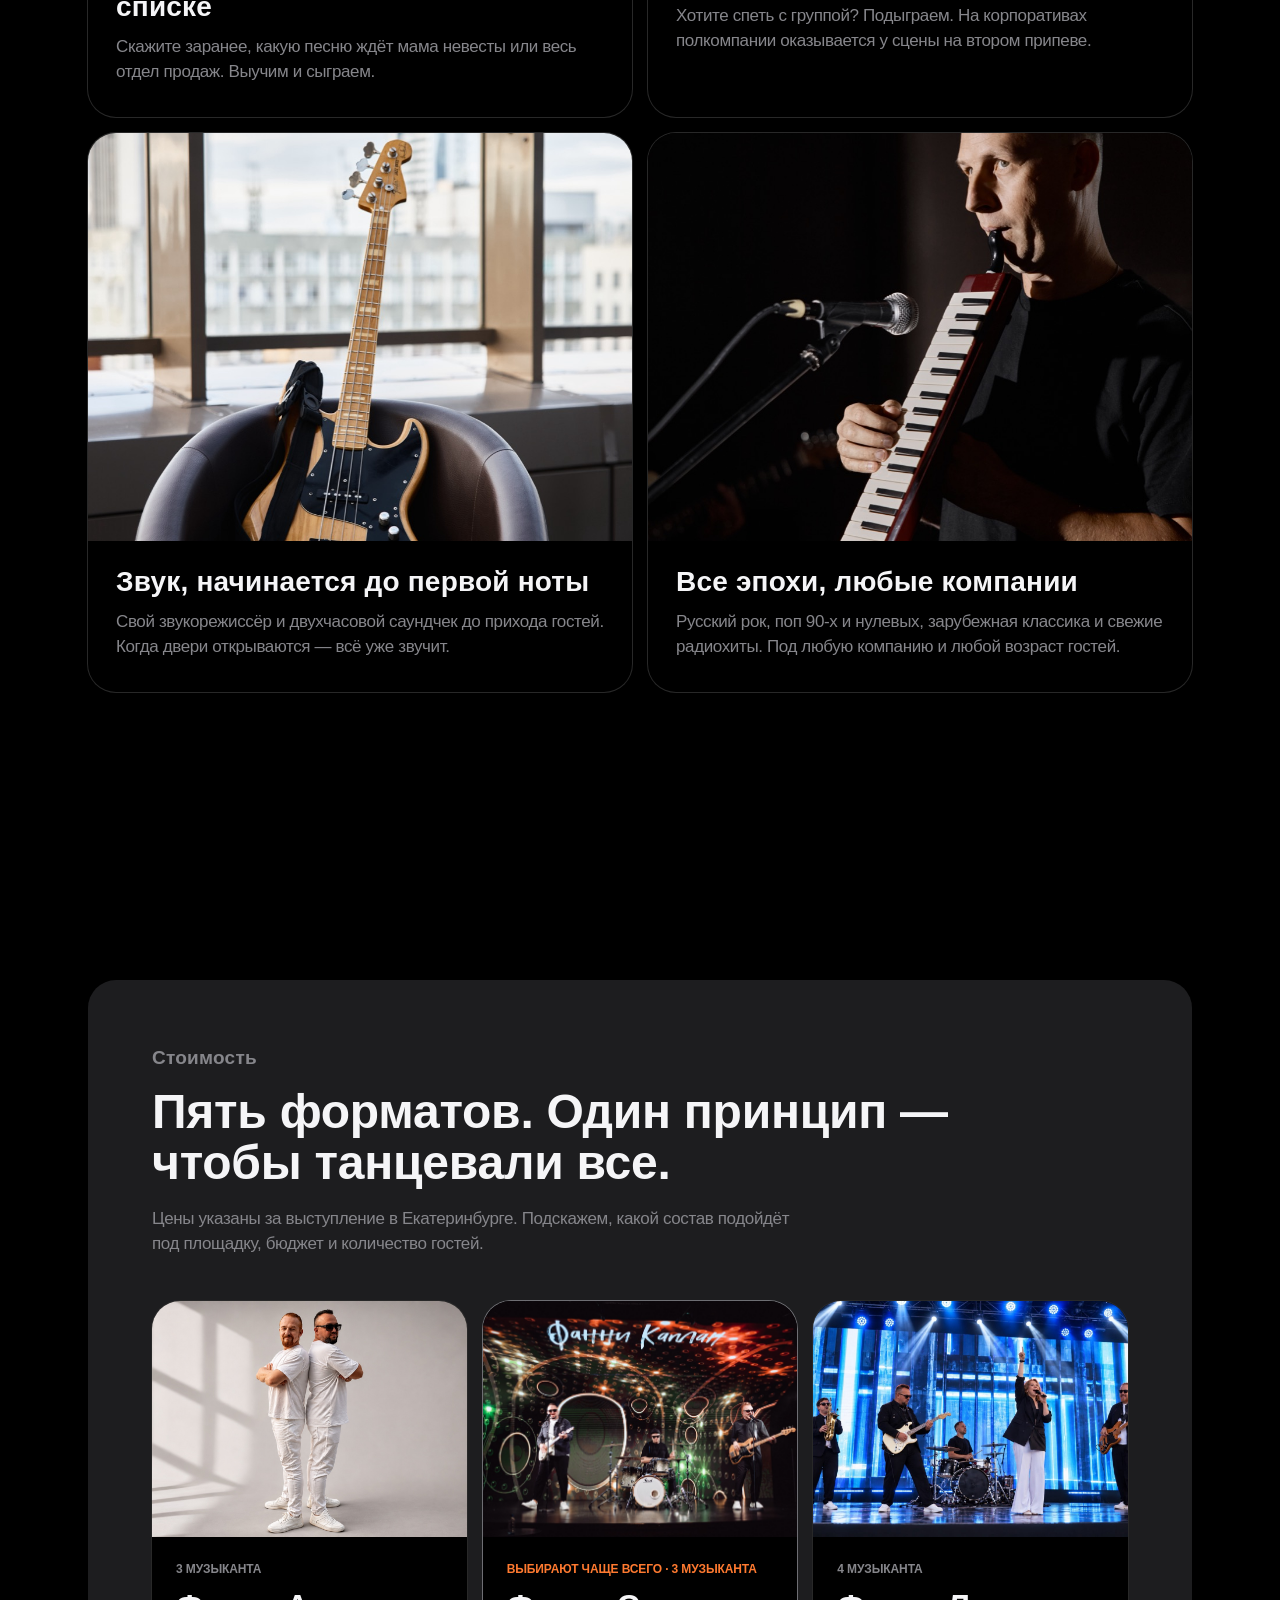
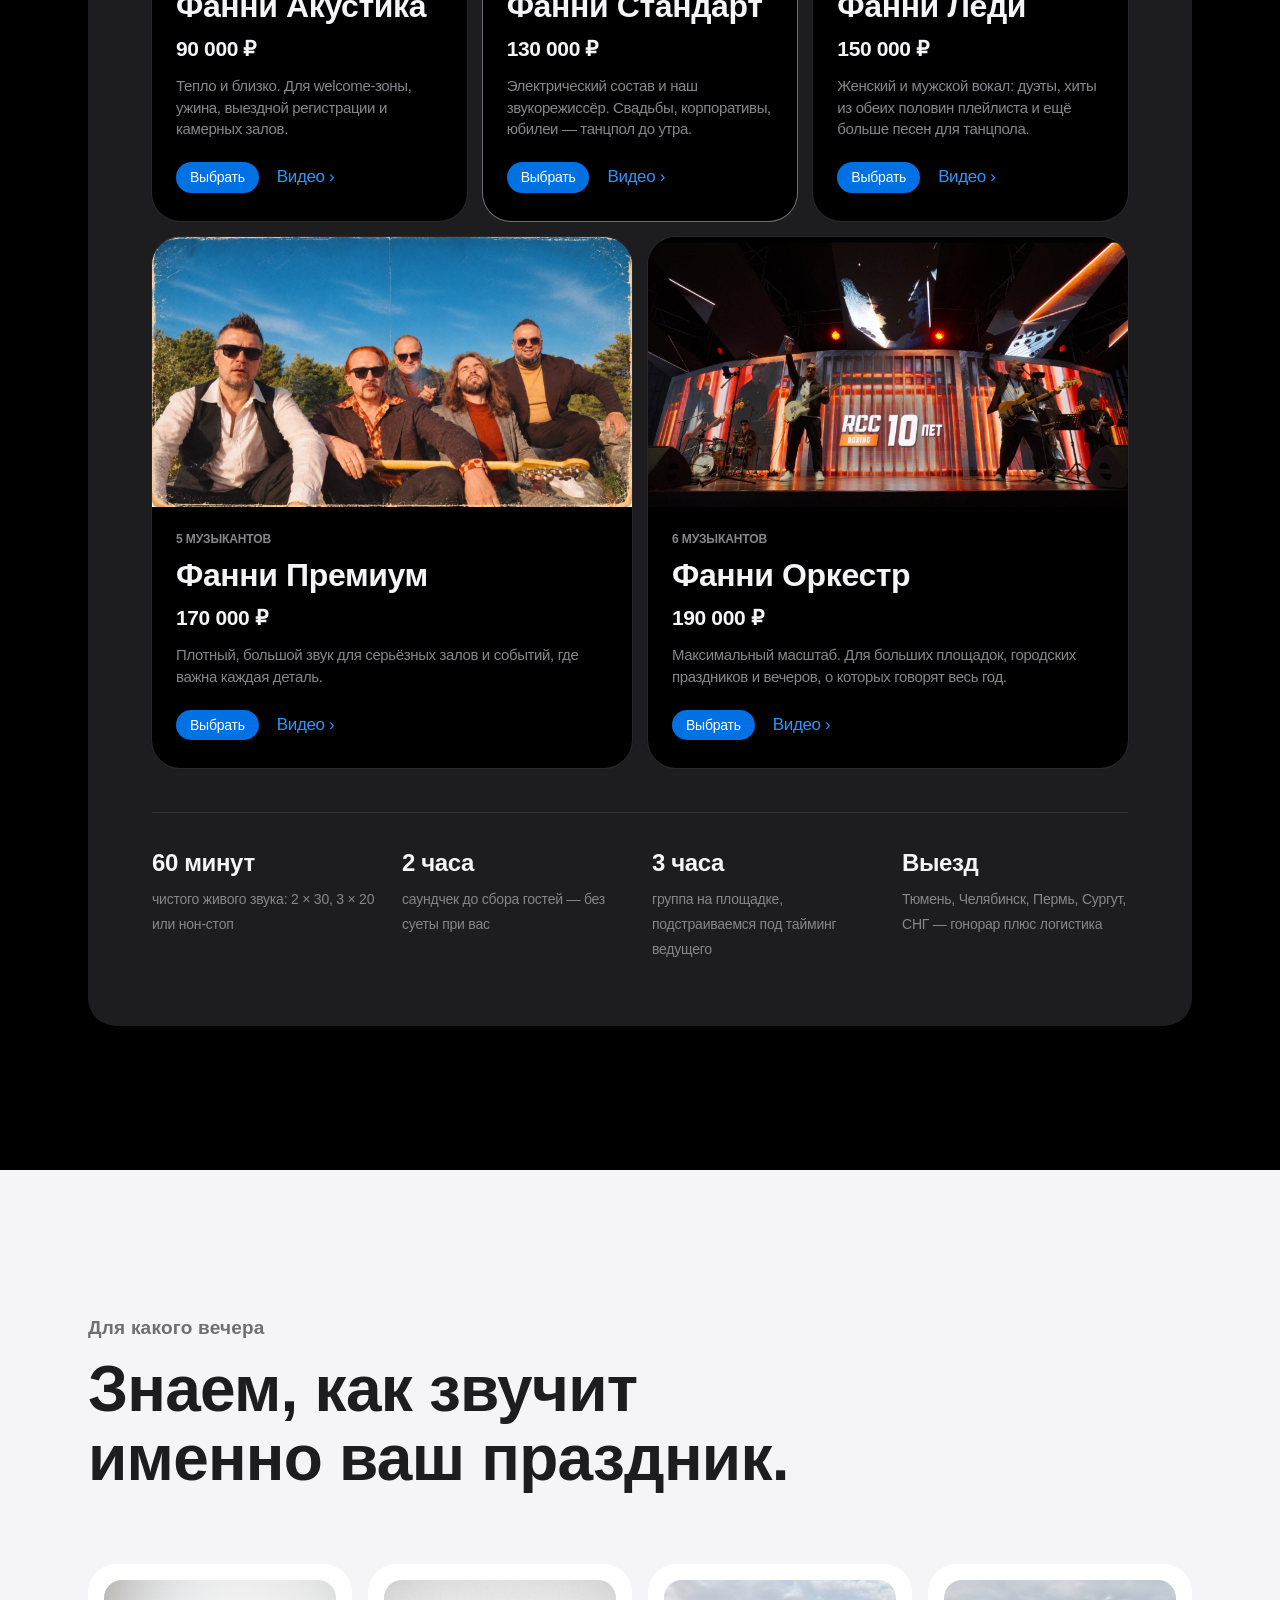
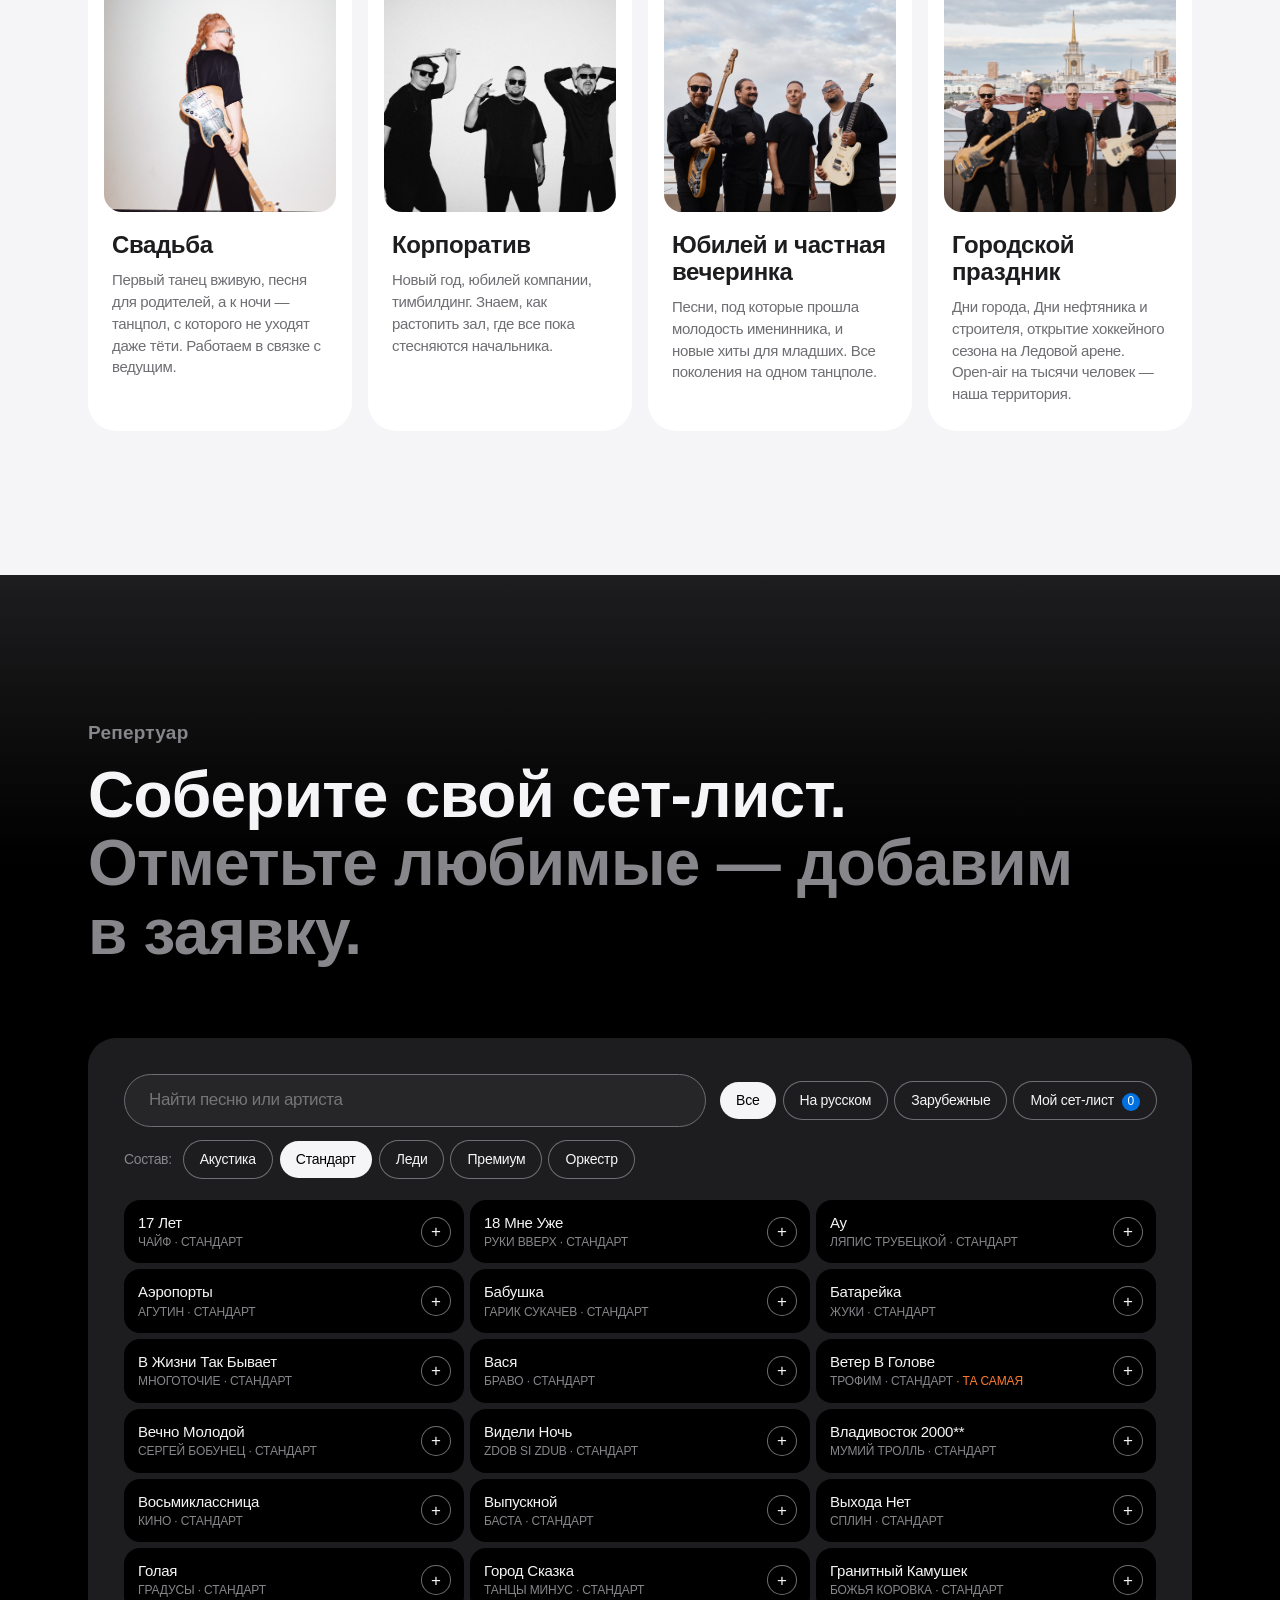
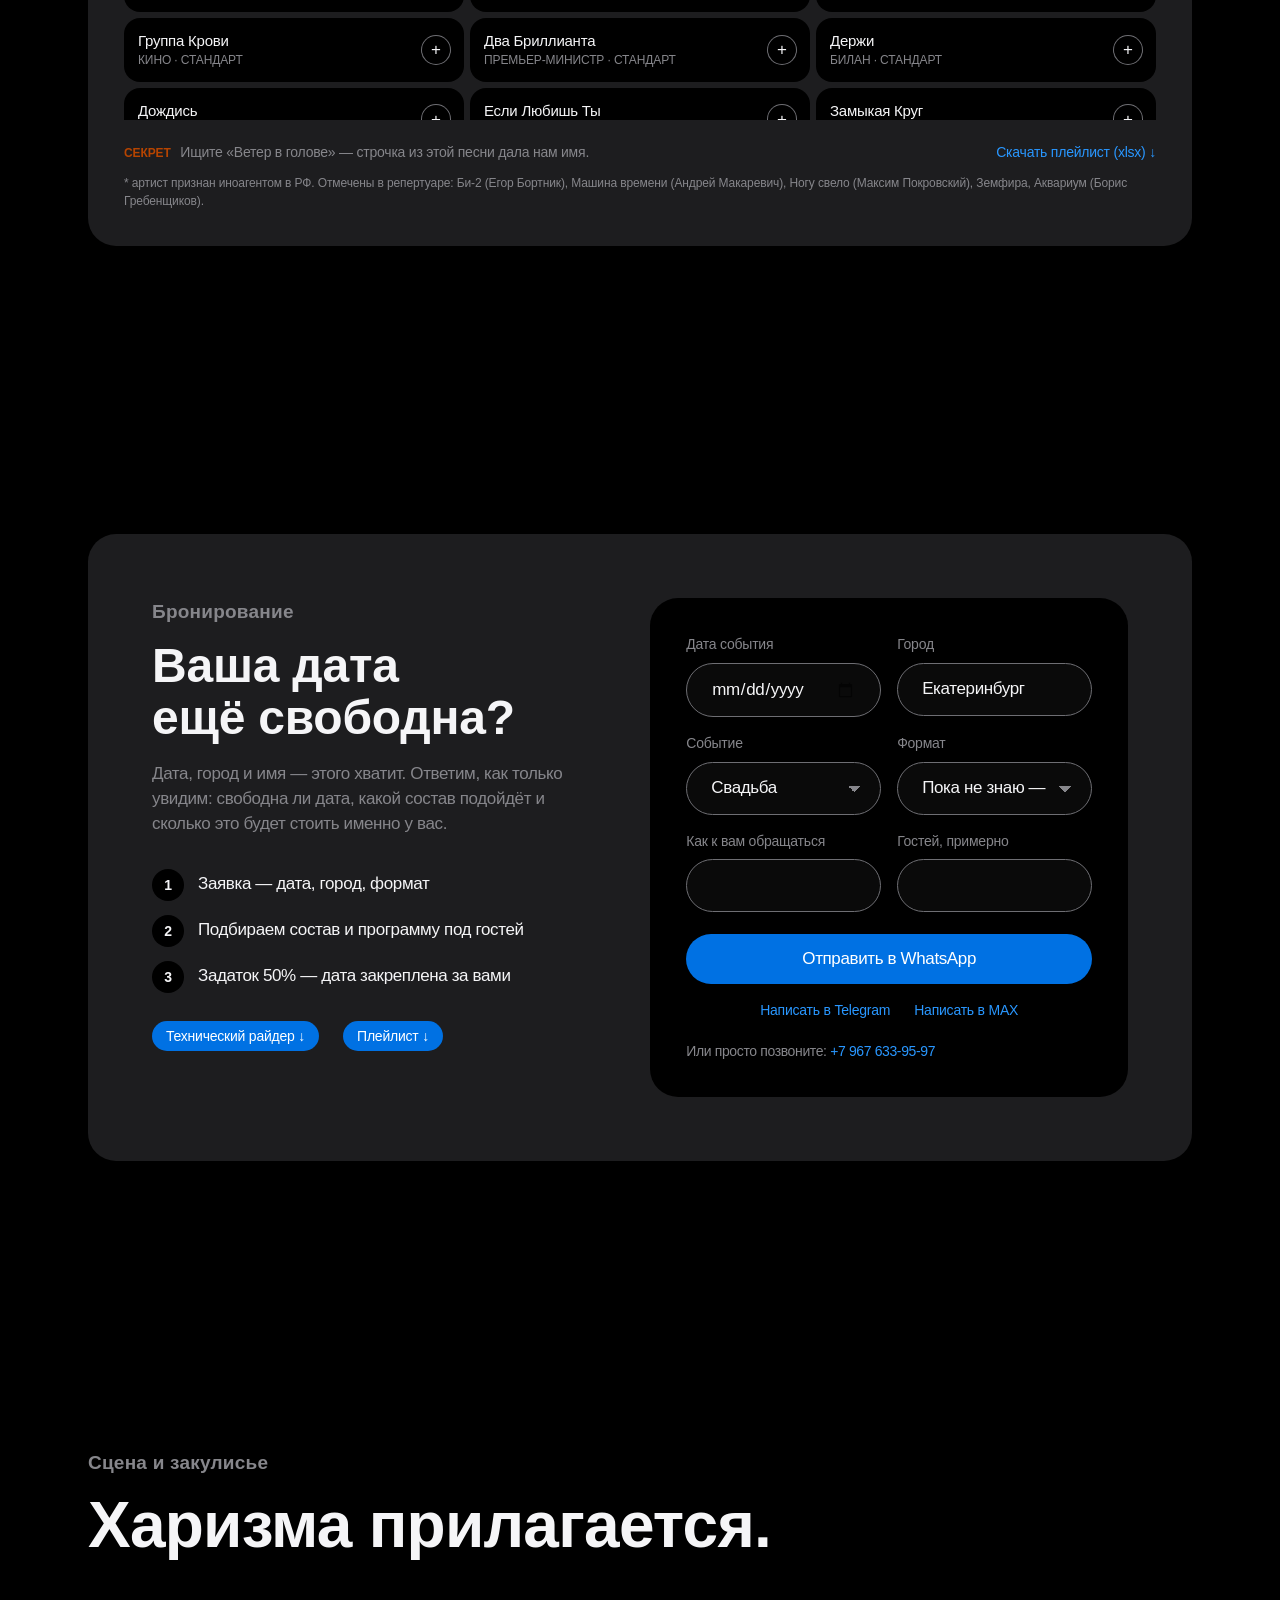
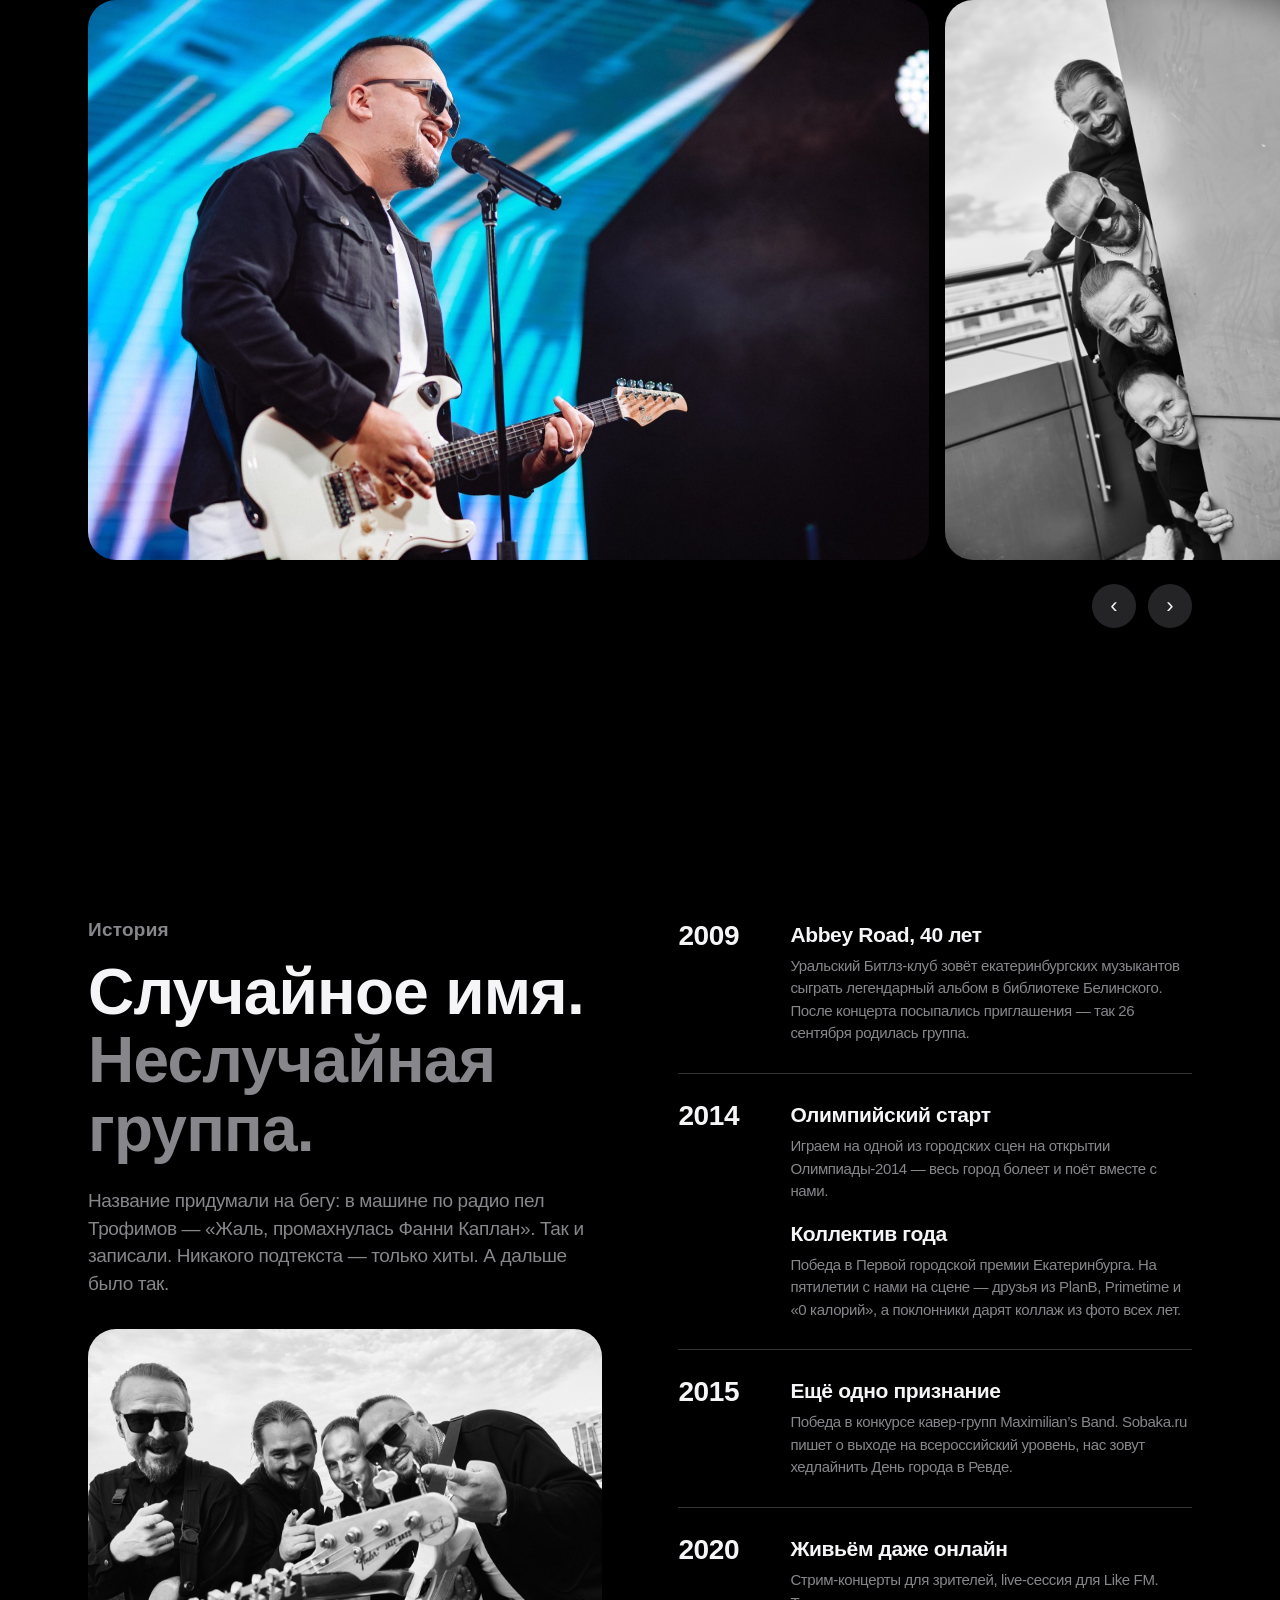
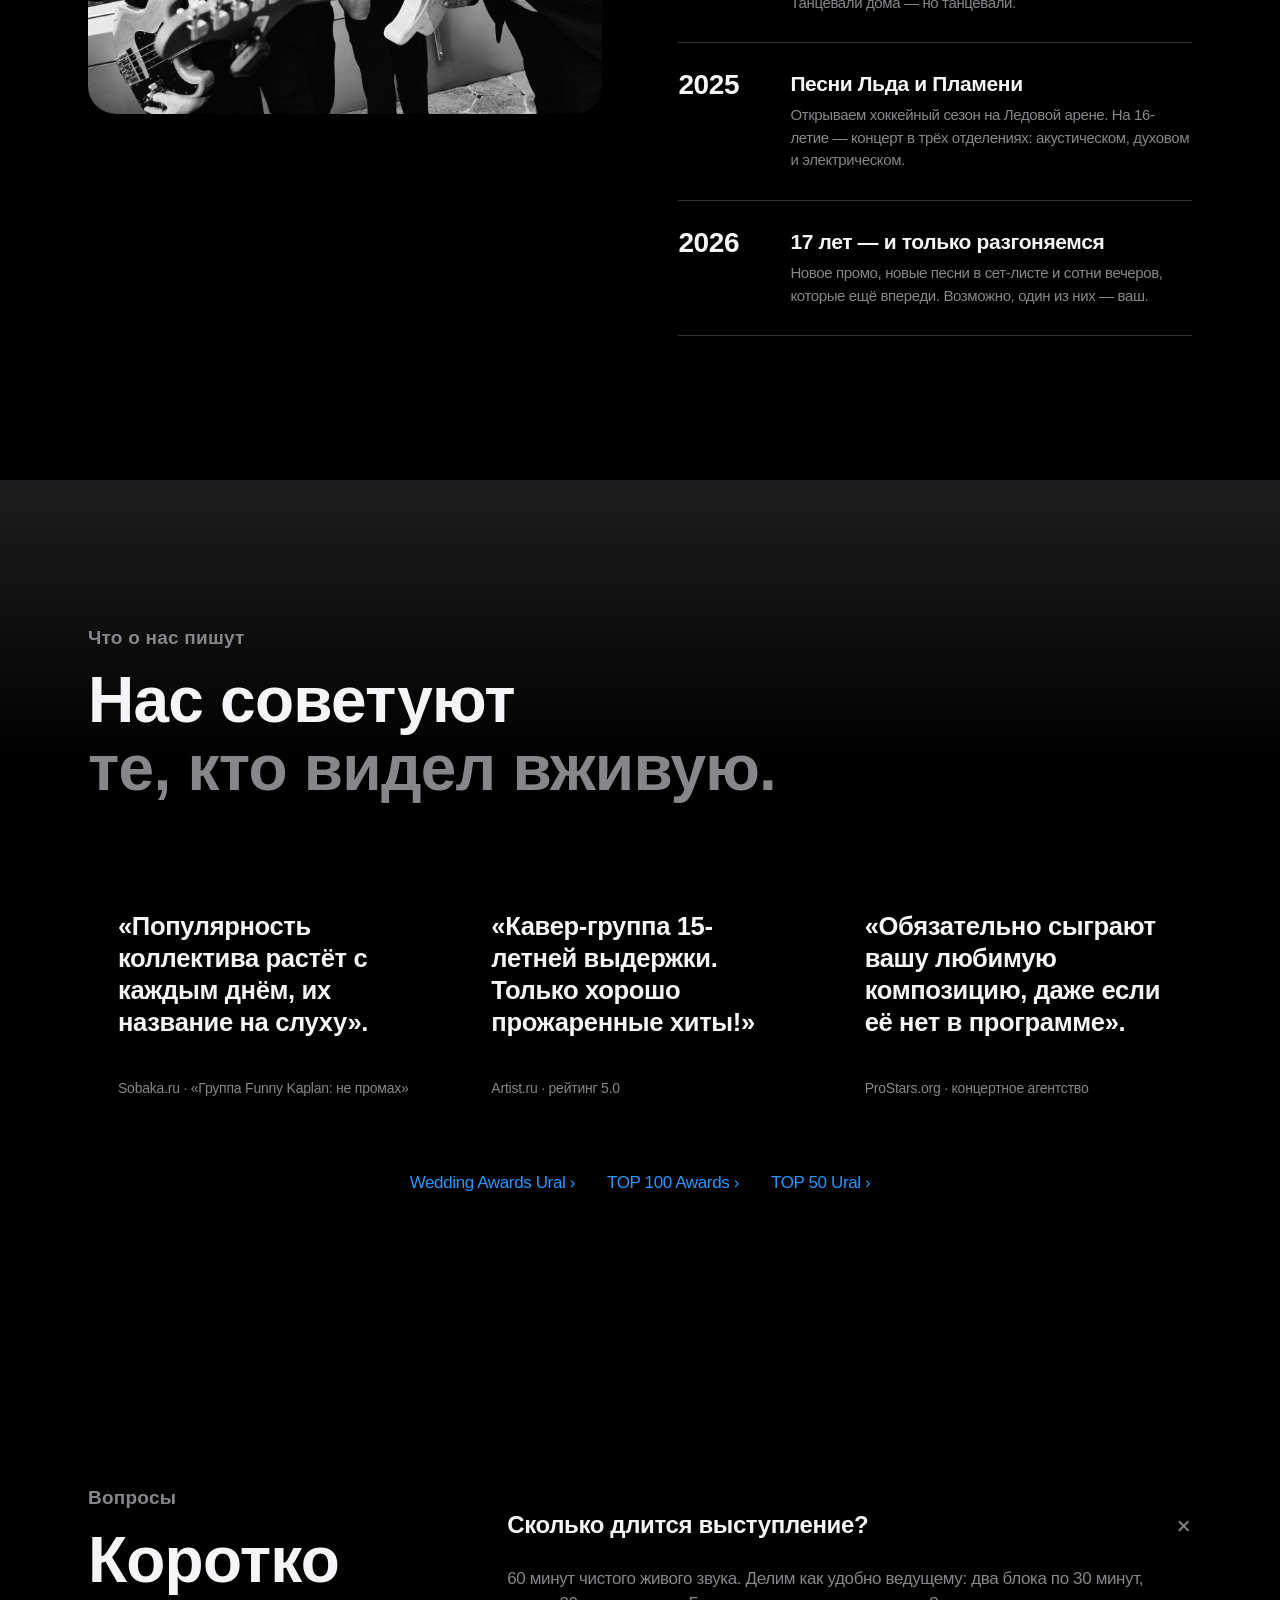
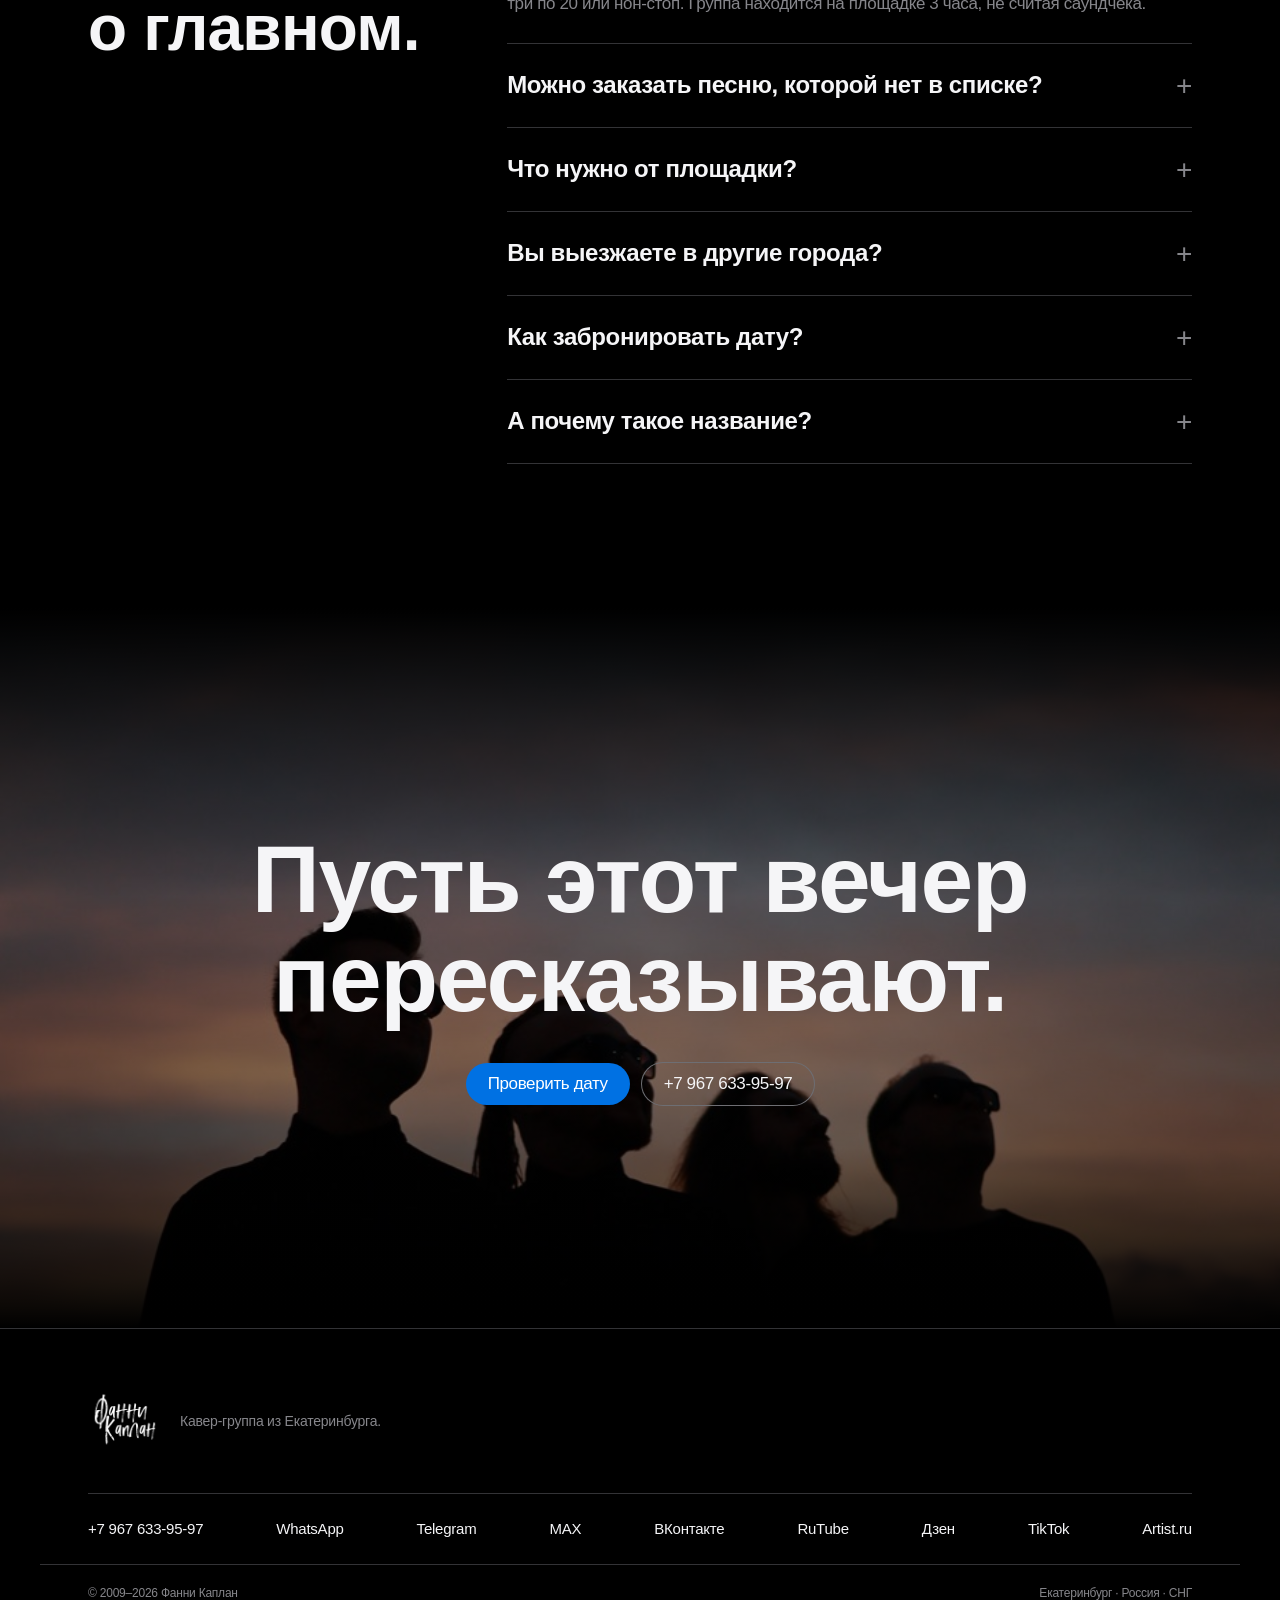
==== commit 56265253: "Default songs to standard format" ====
--- a/index.html
+++ b/index.html
@@ -320,9 +320,8 @@
             </div>
             <div class="chips chips-formats" aria-label="Фильтр по составу">
               <span class="chips-label">Состав:</span>
-              <button class="chip active" data-format-filter="all" type="button">Любой</button>
               <button class="chip" data-format-filter="Акустика" type="button">Акустика</button>
-              <button class="chip" data-format-filter="Стандарт" type="button">Стандарт</button>
+              <button class="chip active" data-format-filter="Стандарт" type="button">Стандарт</button>
               <button class="chip" data-format-filter="Леди" type="button">Леди</button>
               <button class="chip" data-format-filter="Премиум" type="button">Премиум</button>
               <button class="chip" data-format-filter="Оркестр" type="button">Оркестр</button>
@@ -555,6 +554,6 @@
   <div class="toast" id="toast" role="status" aria-live="polite"></div>
 
   <script src="songs.js?v=20261103"></script>
-  <script src="script.js?v=20261103"></script>
+  <script src="script.js?v=20261126"></script>
 </body>
 </html>
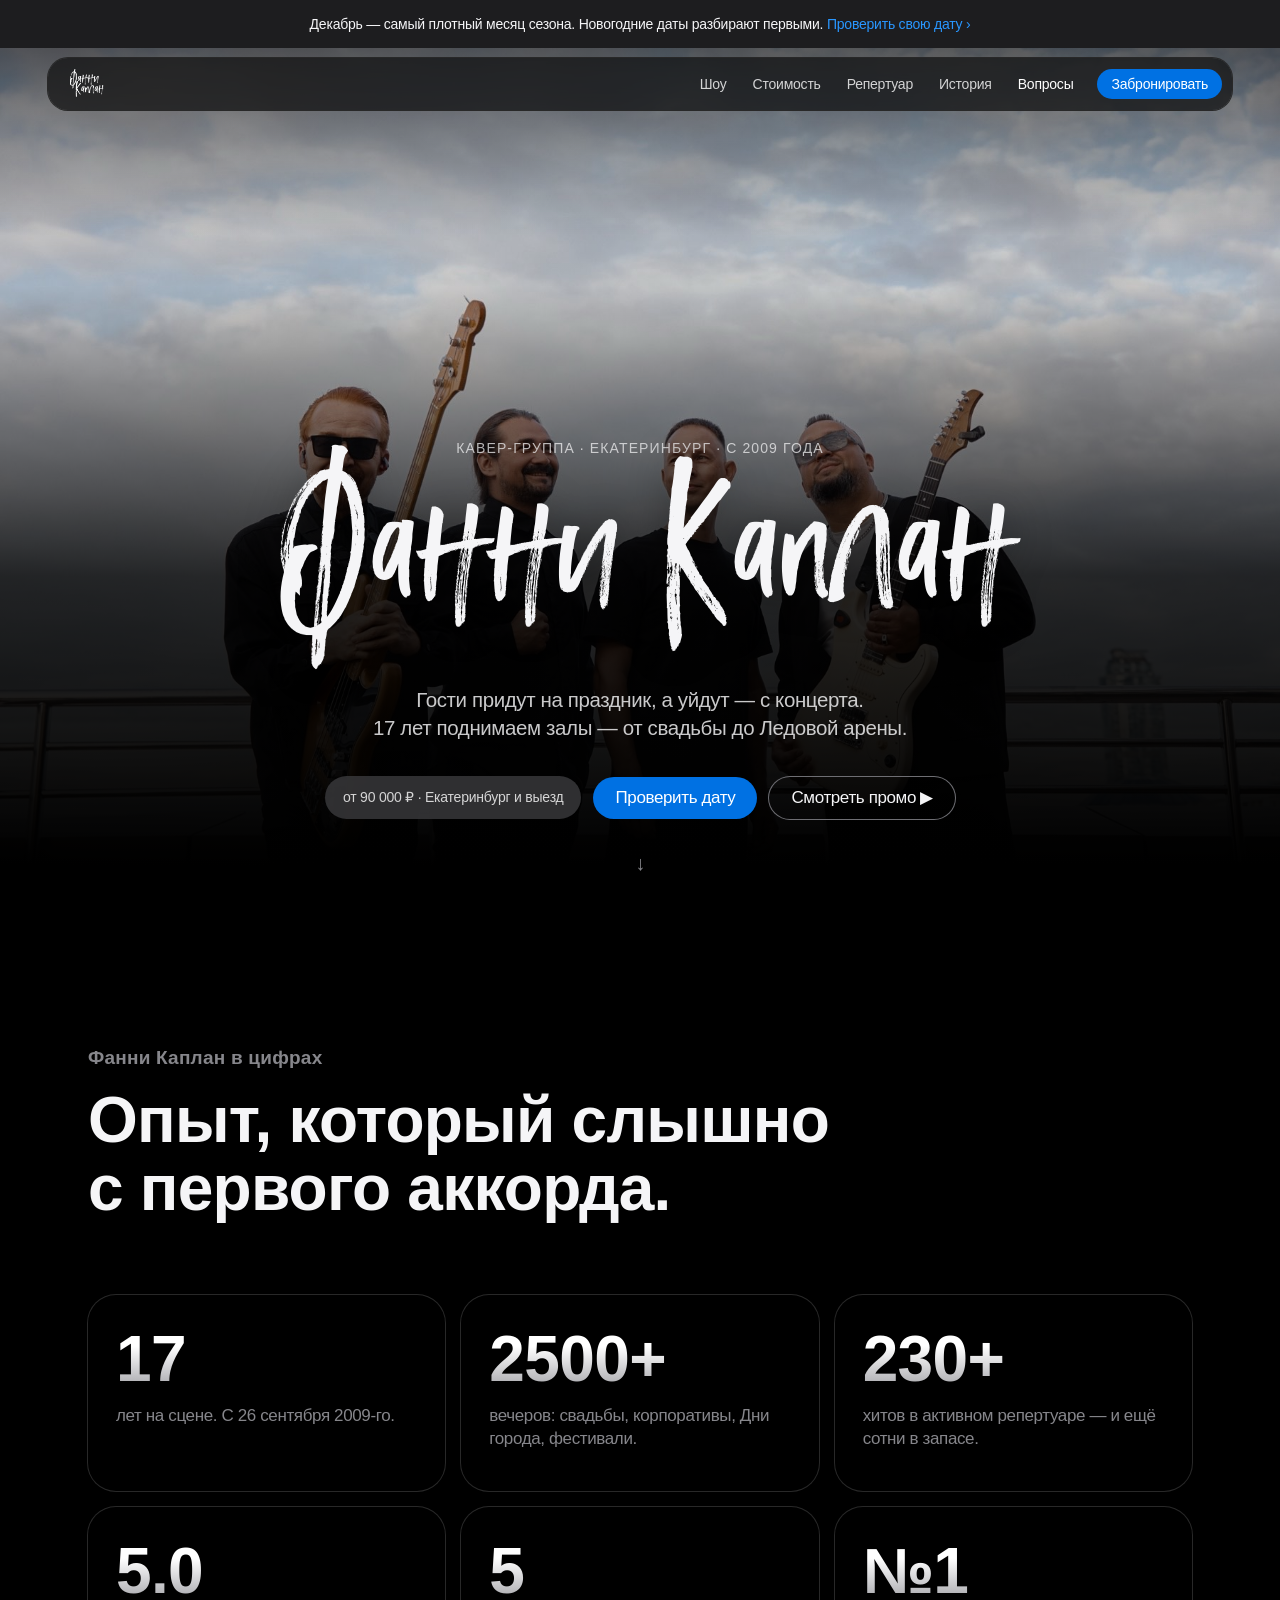
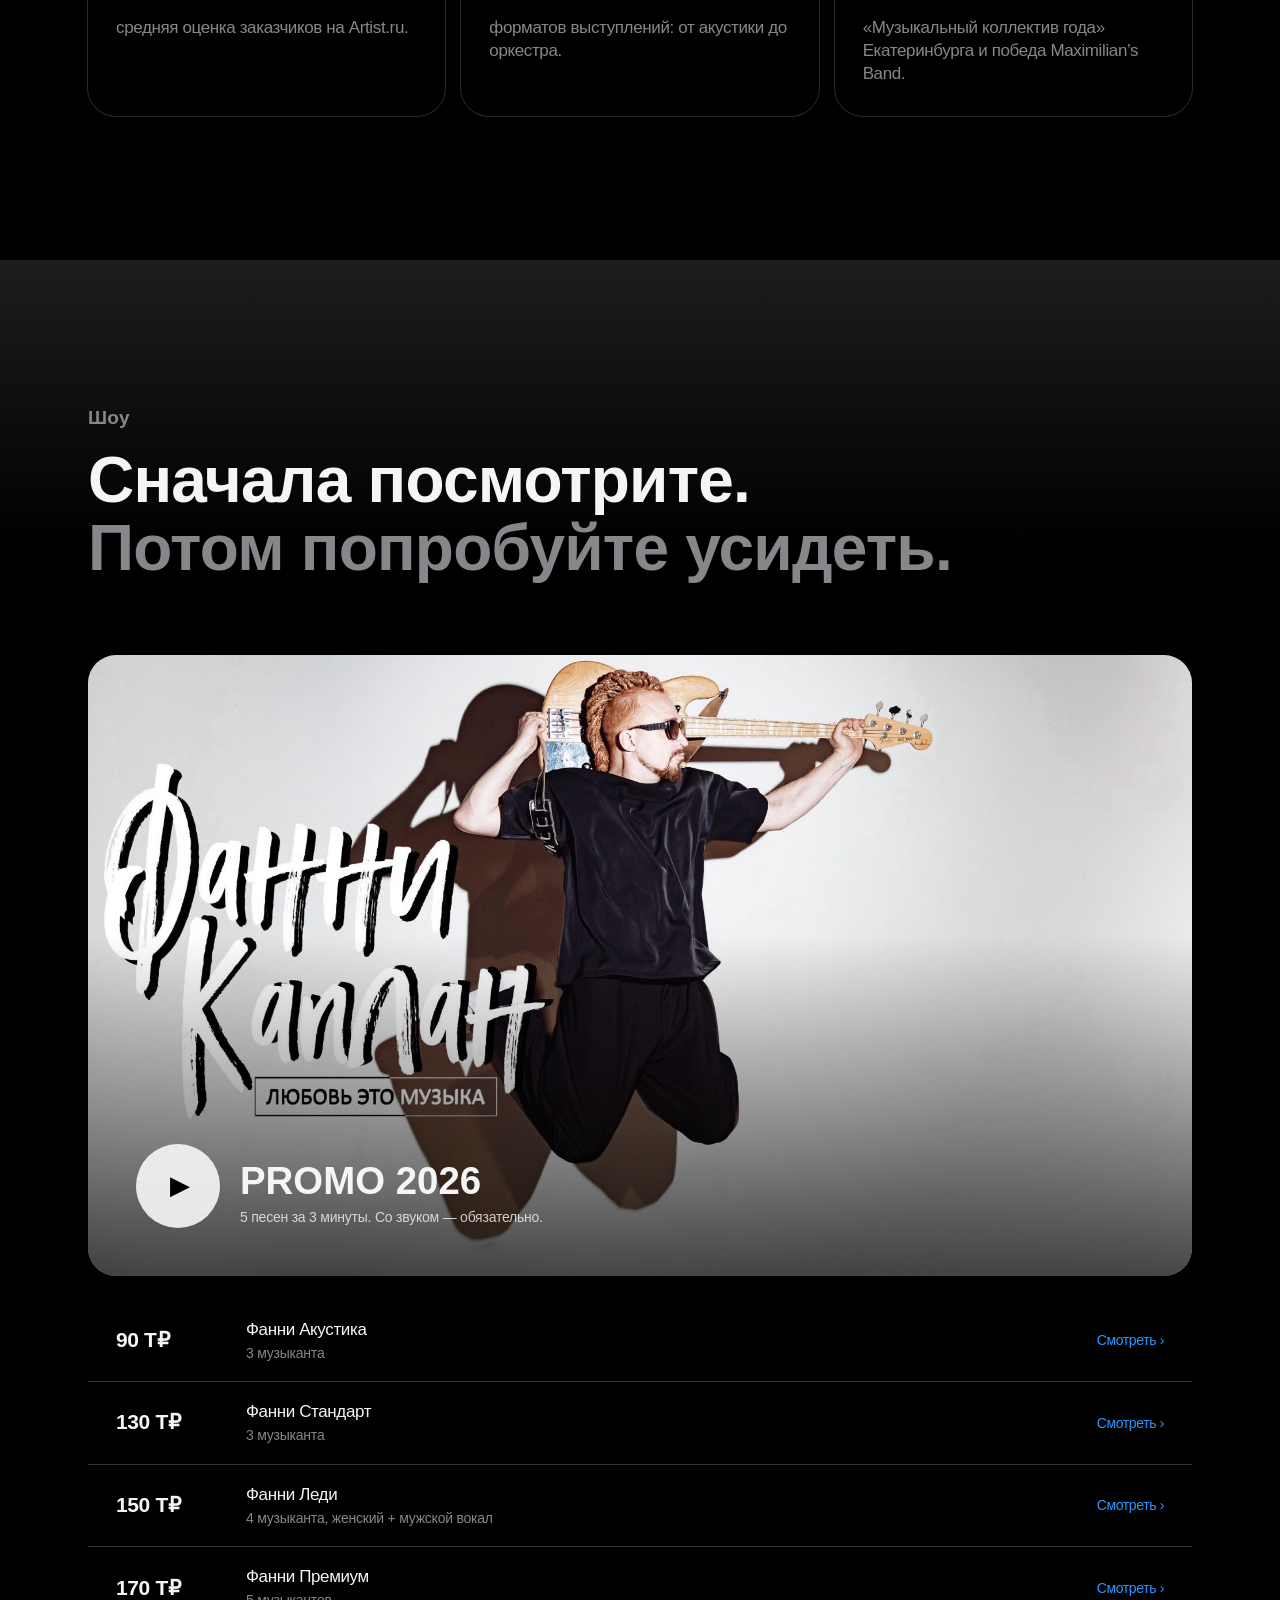
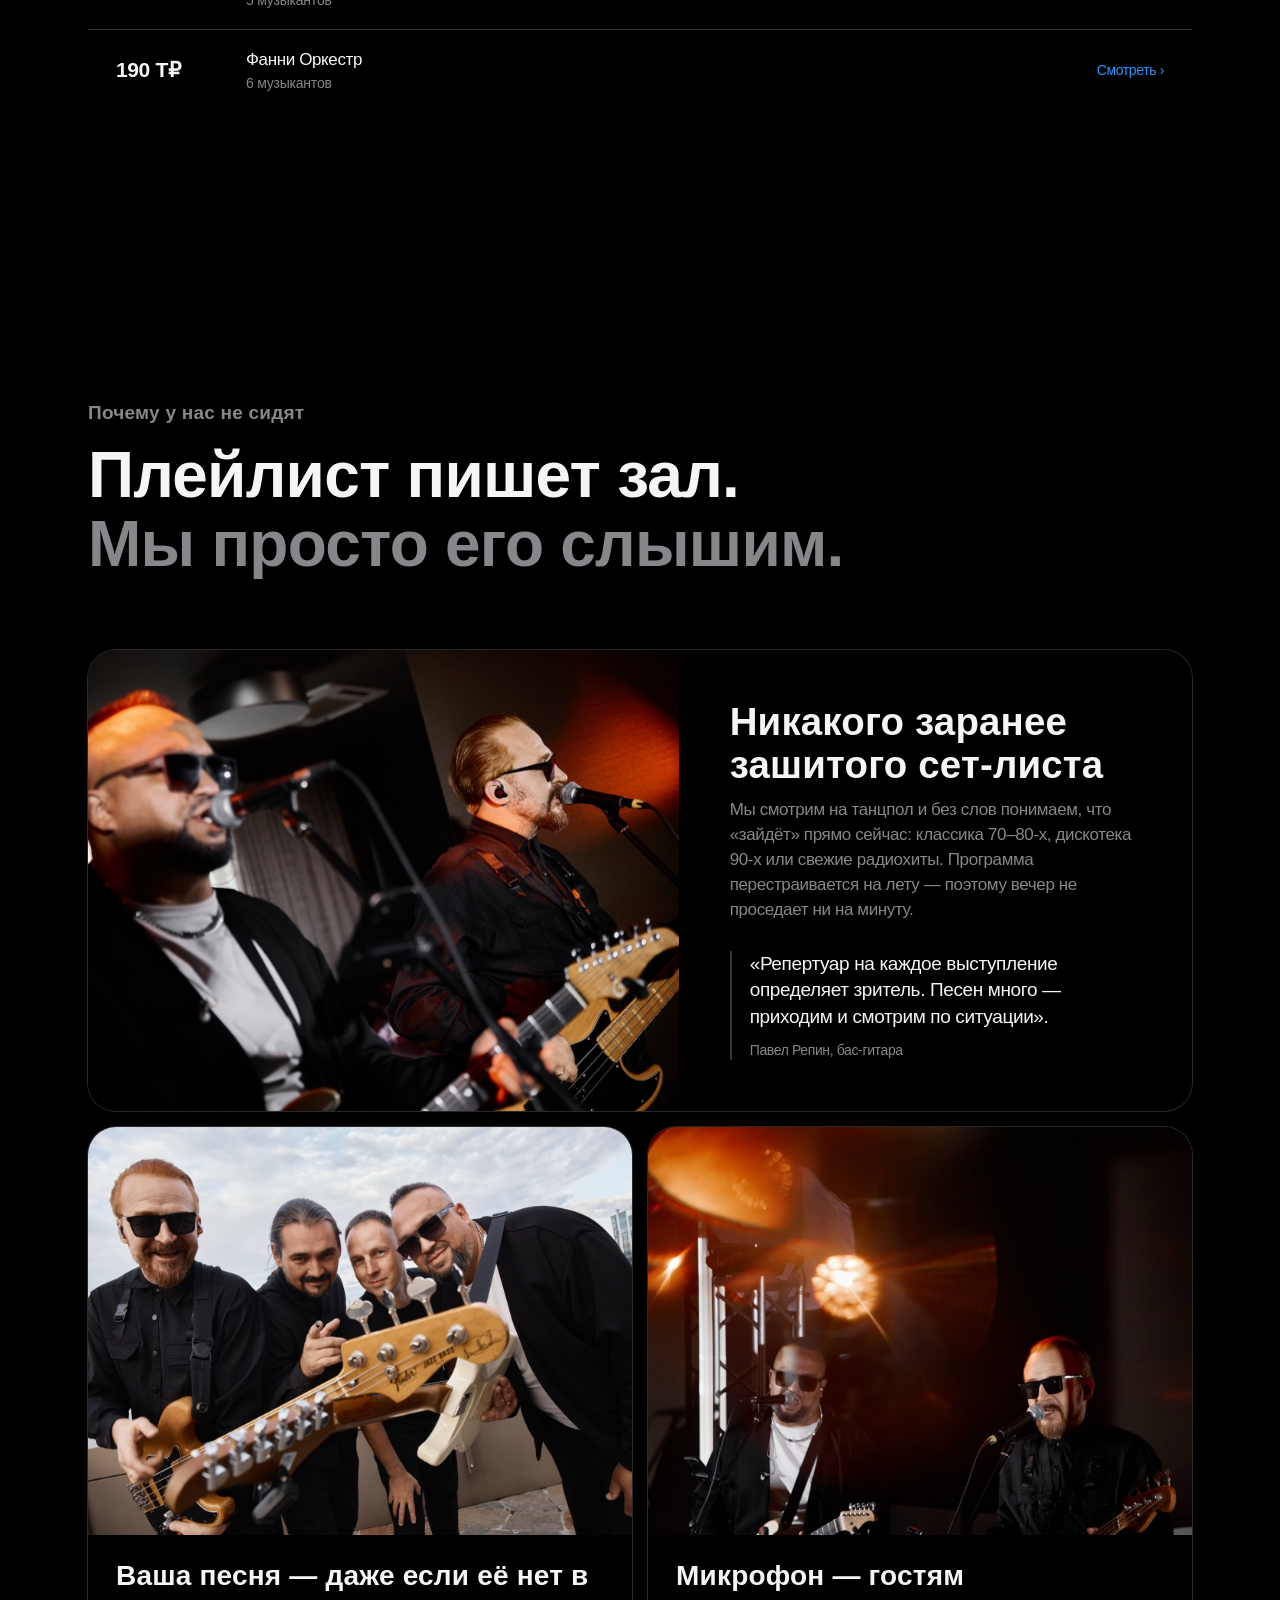
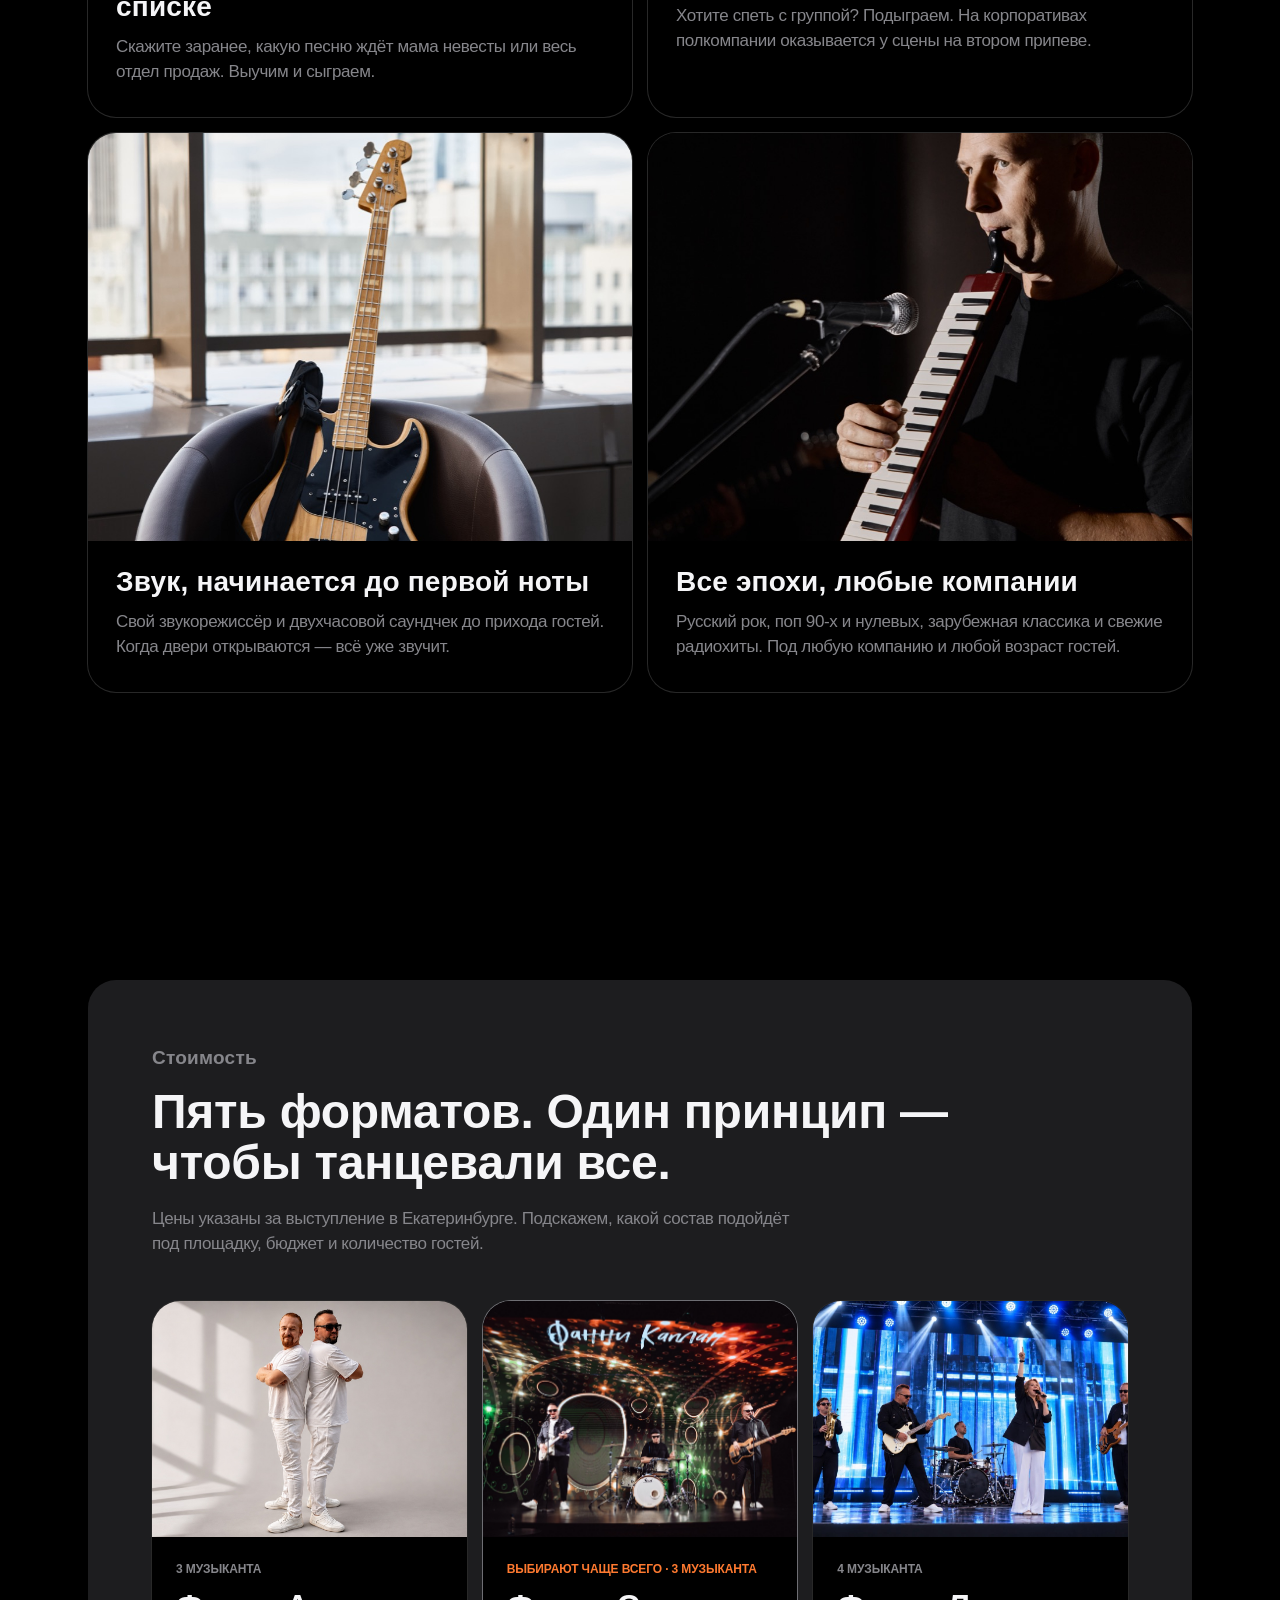
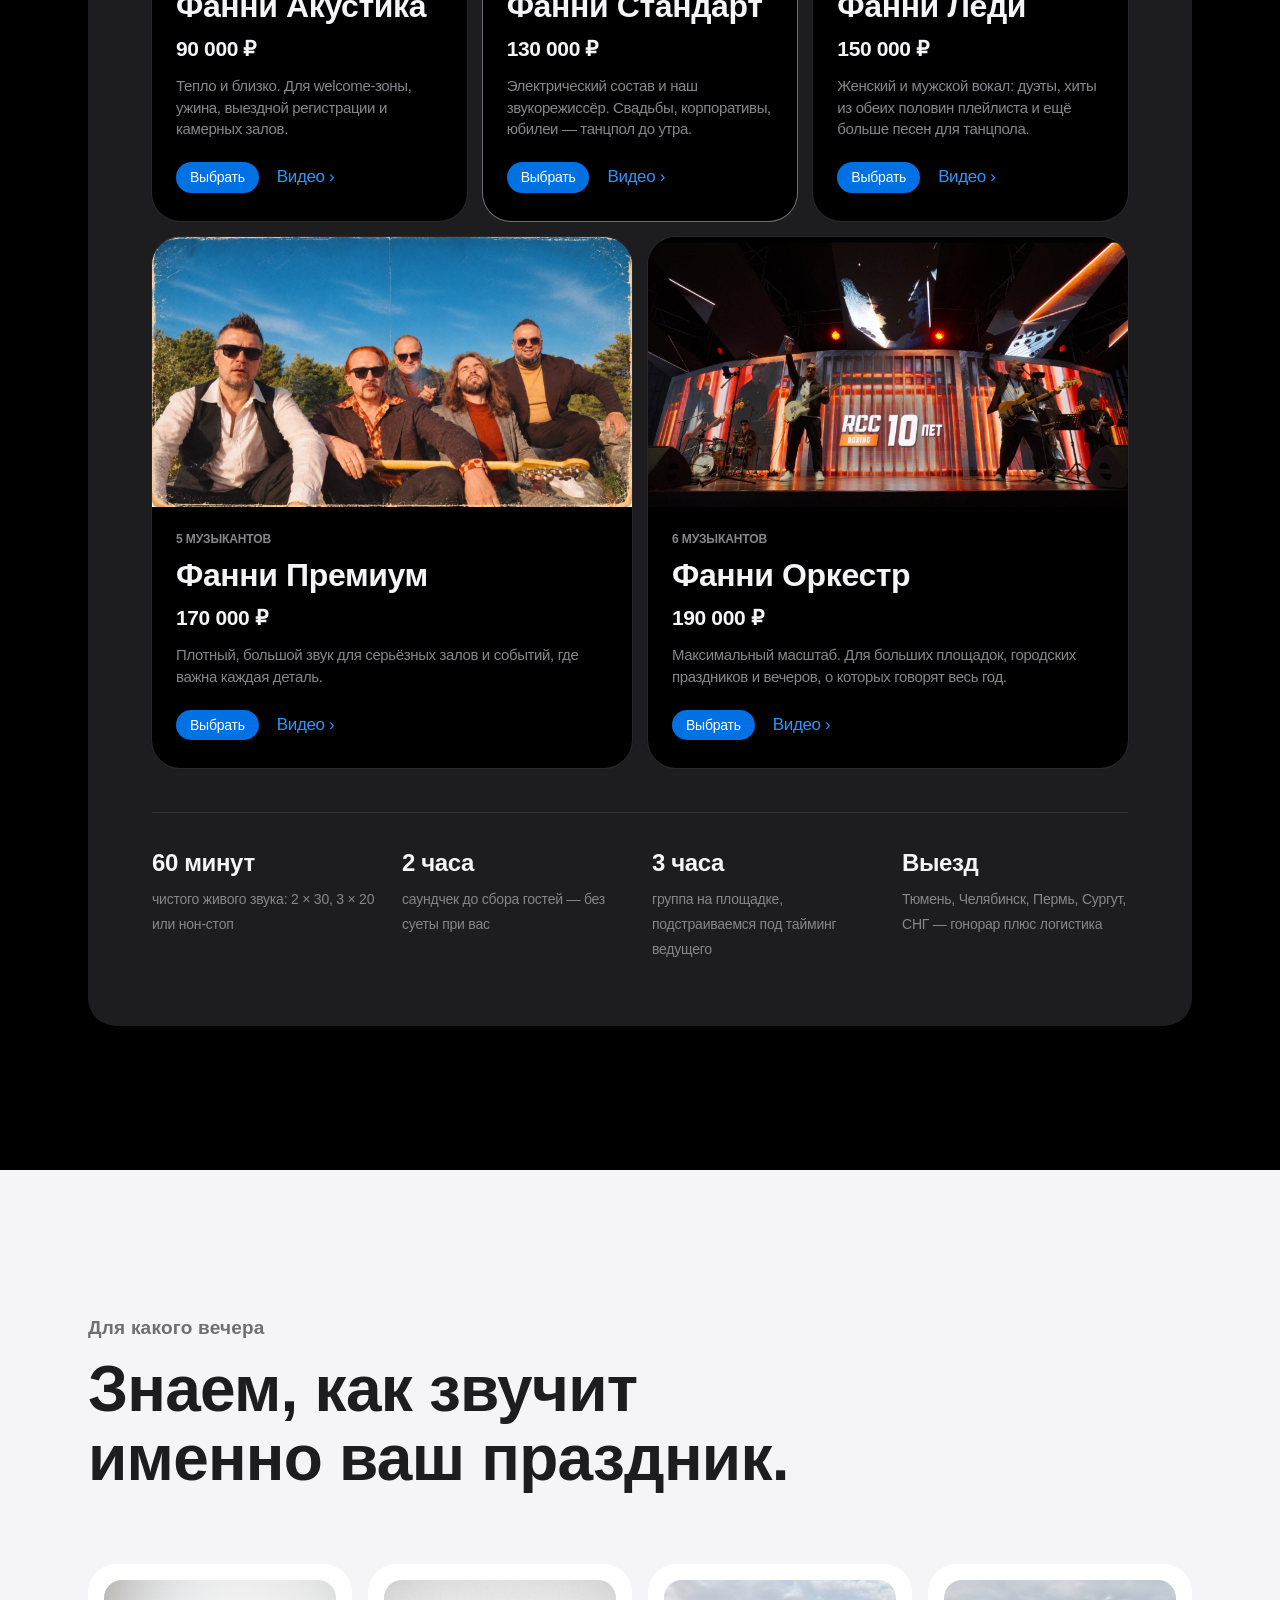
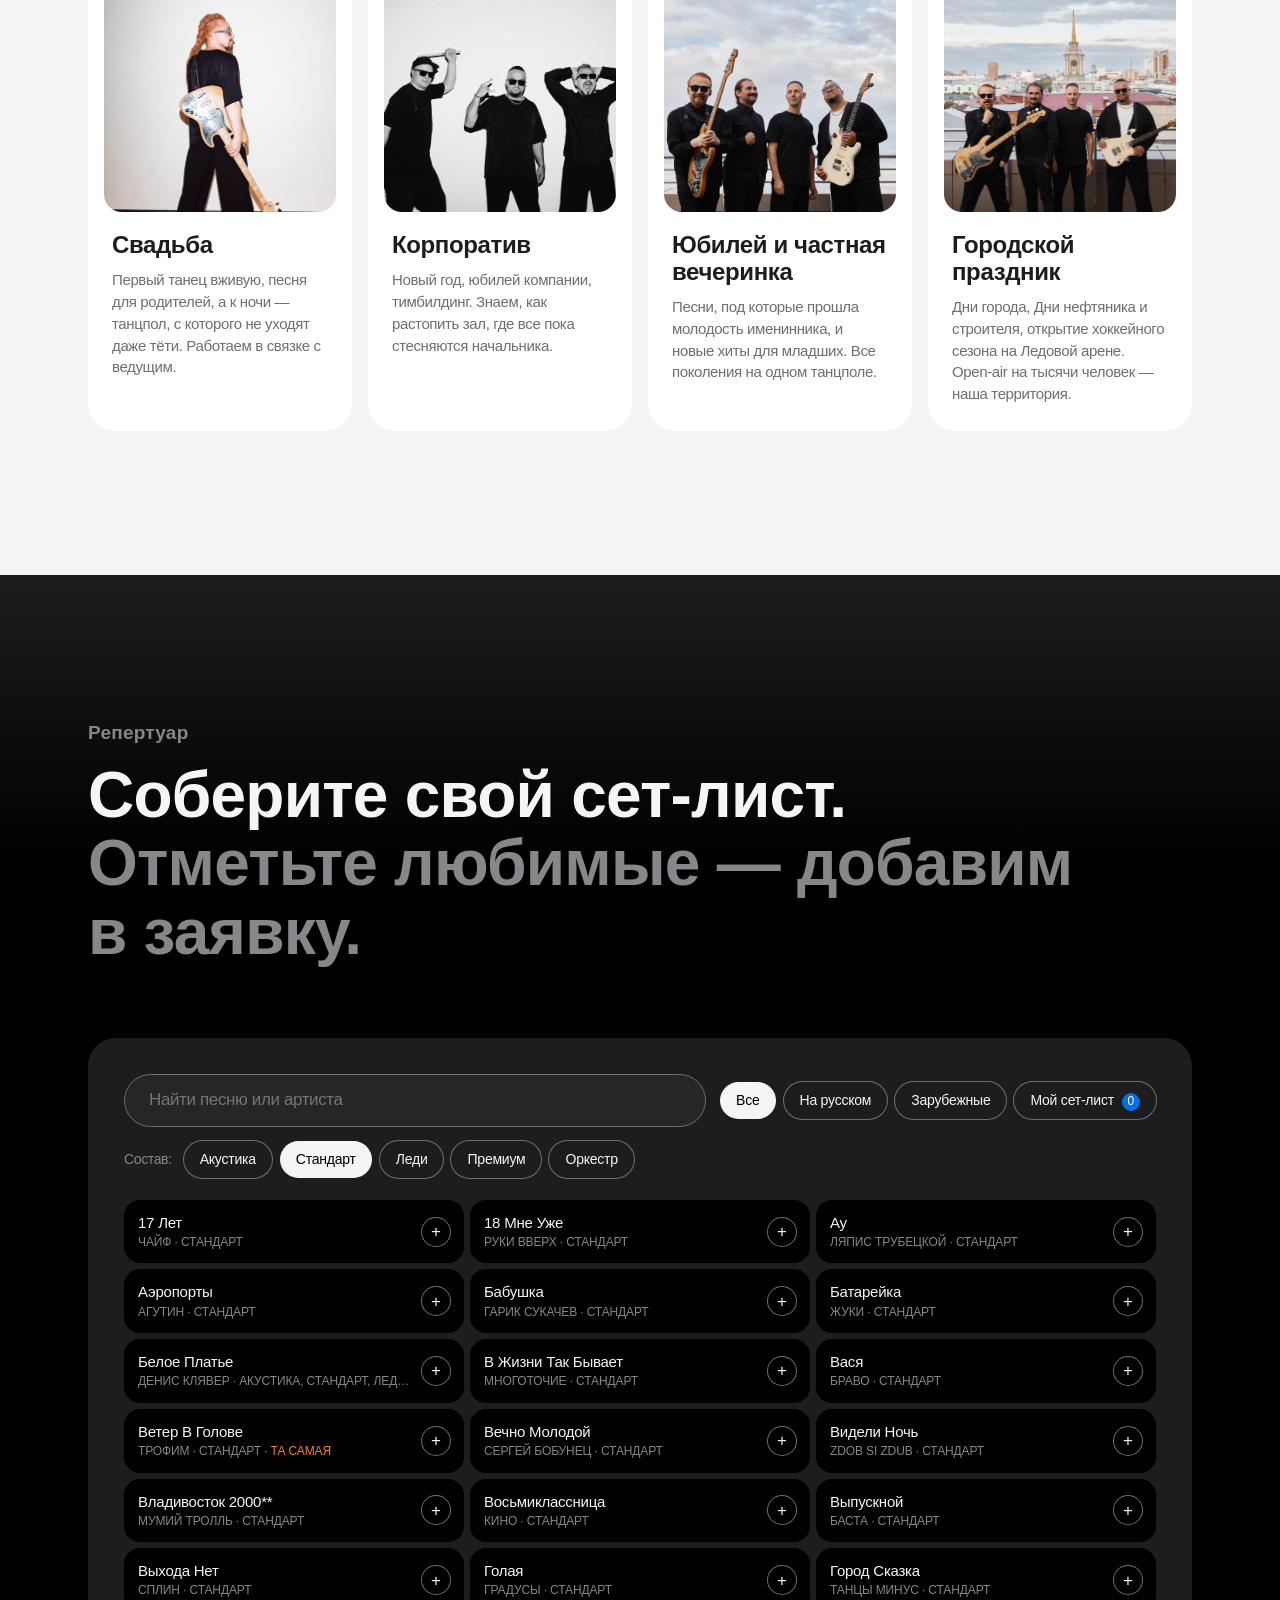
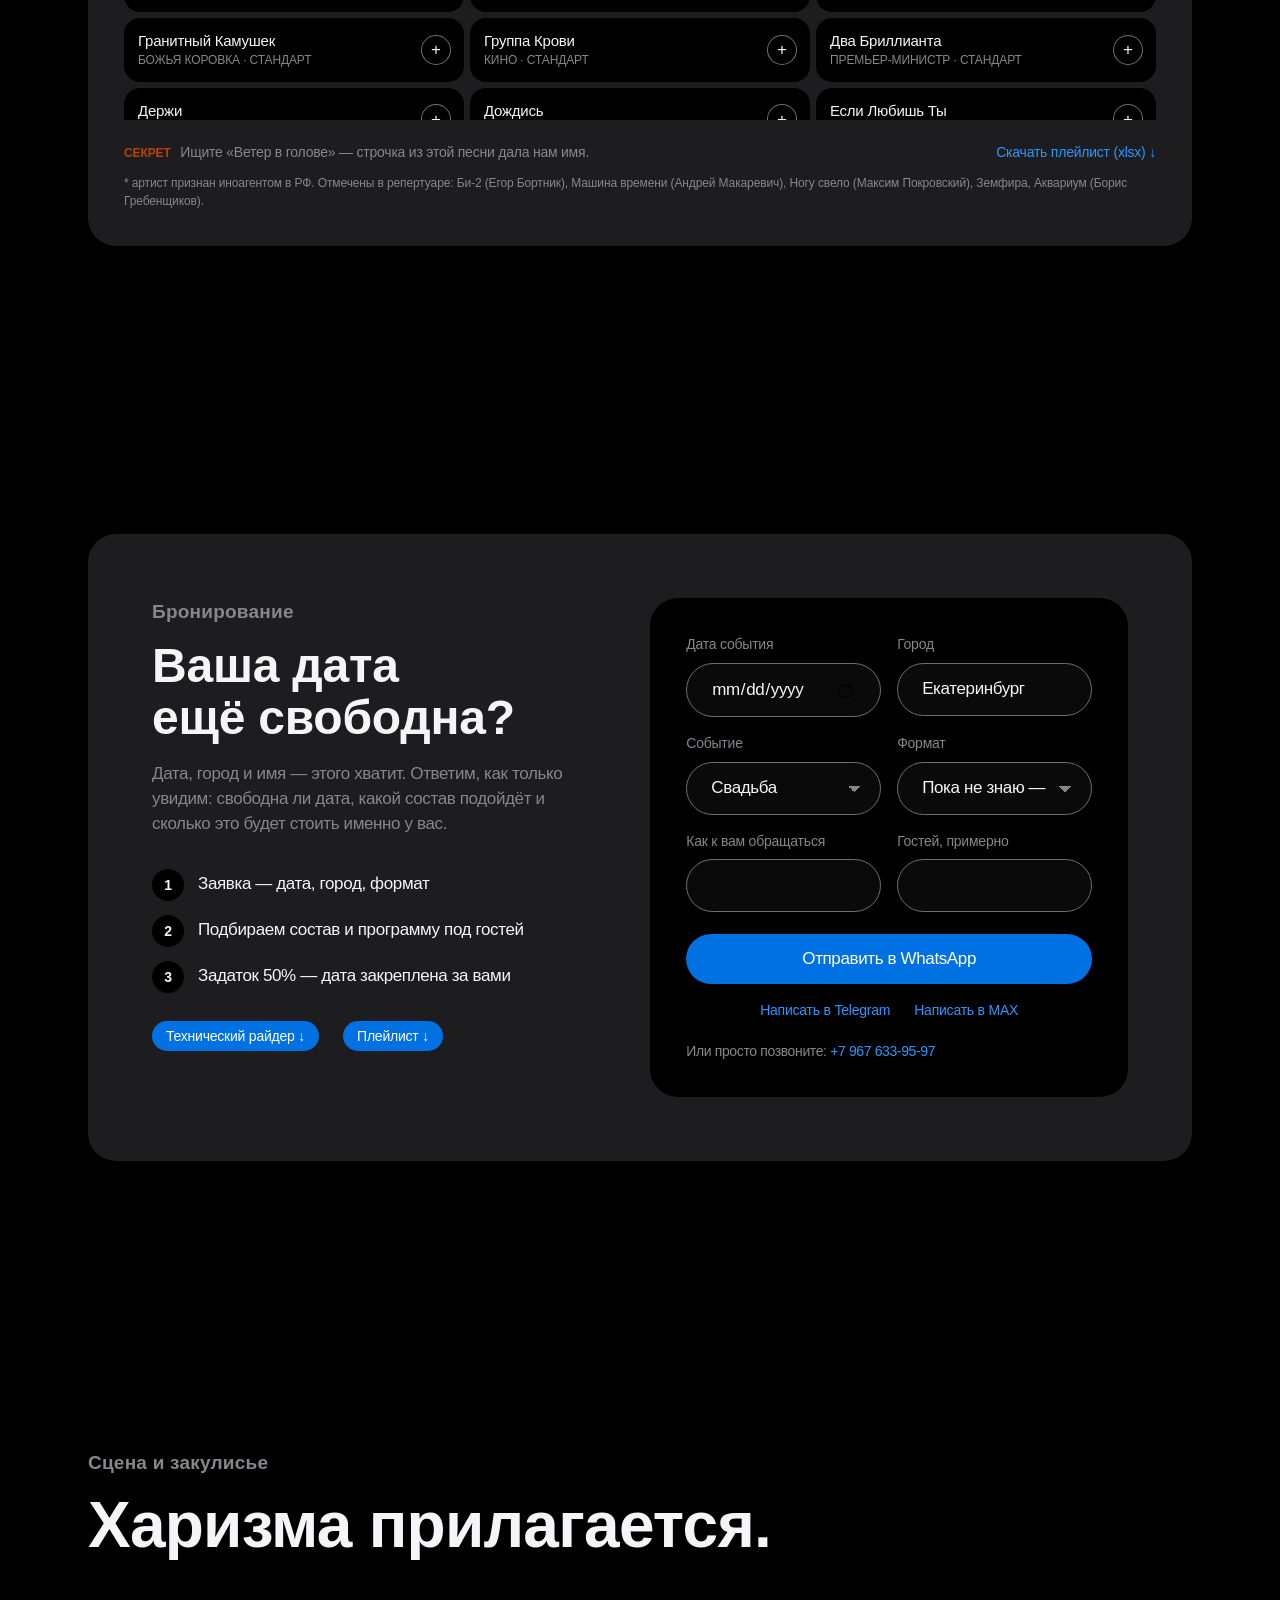
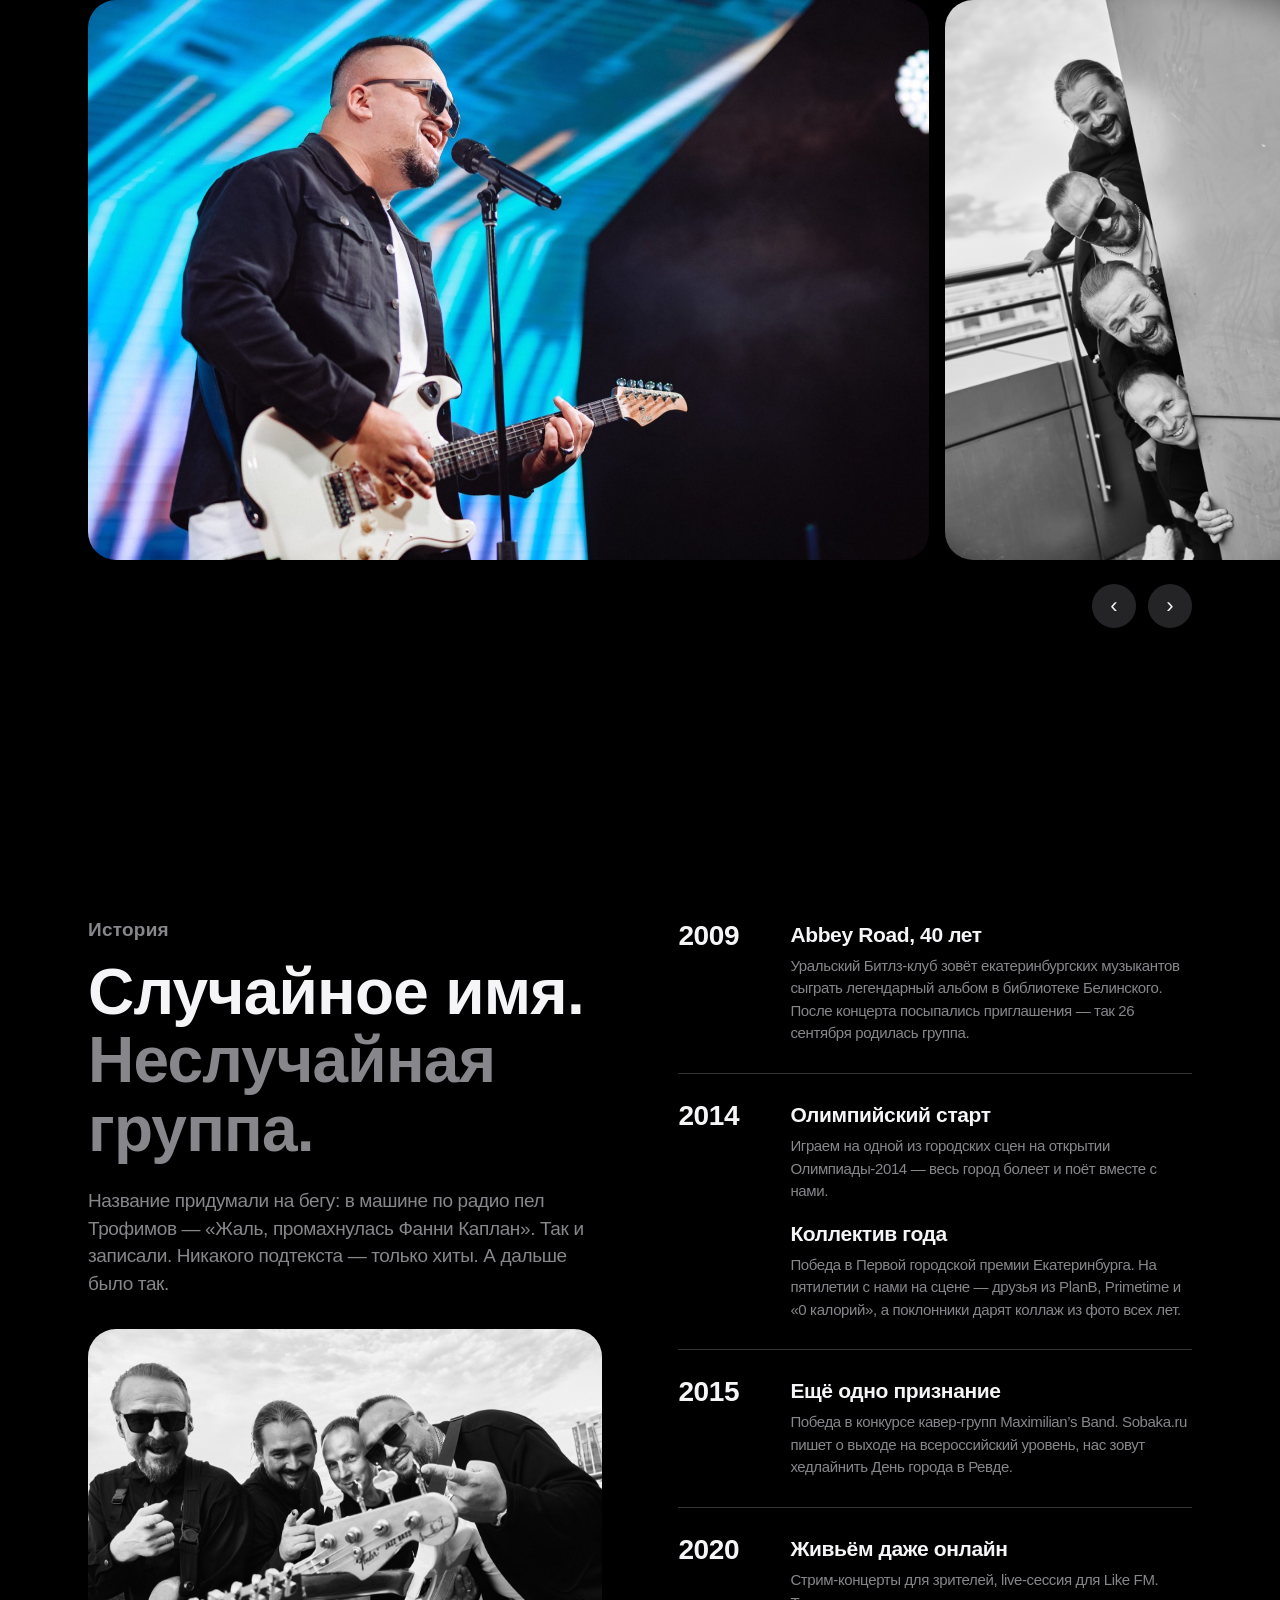
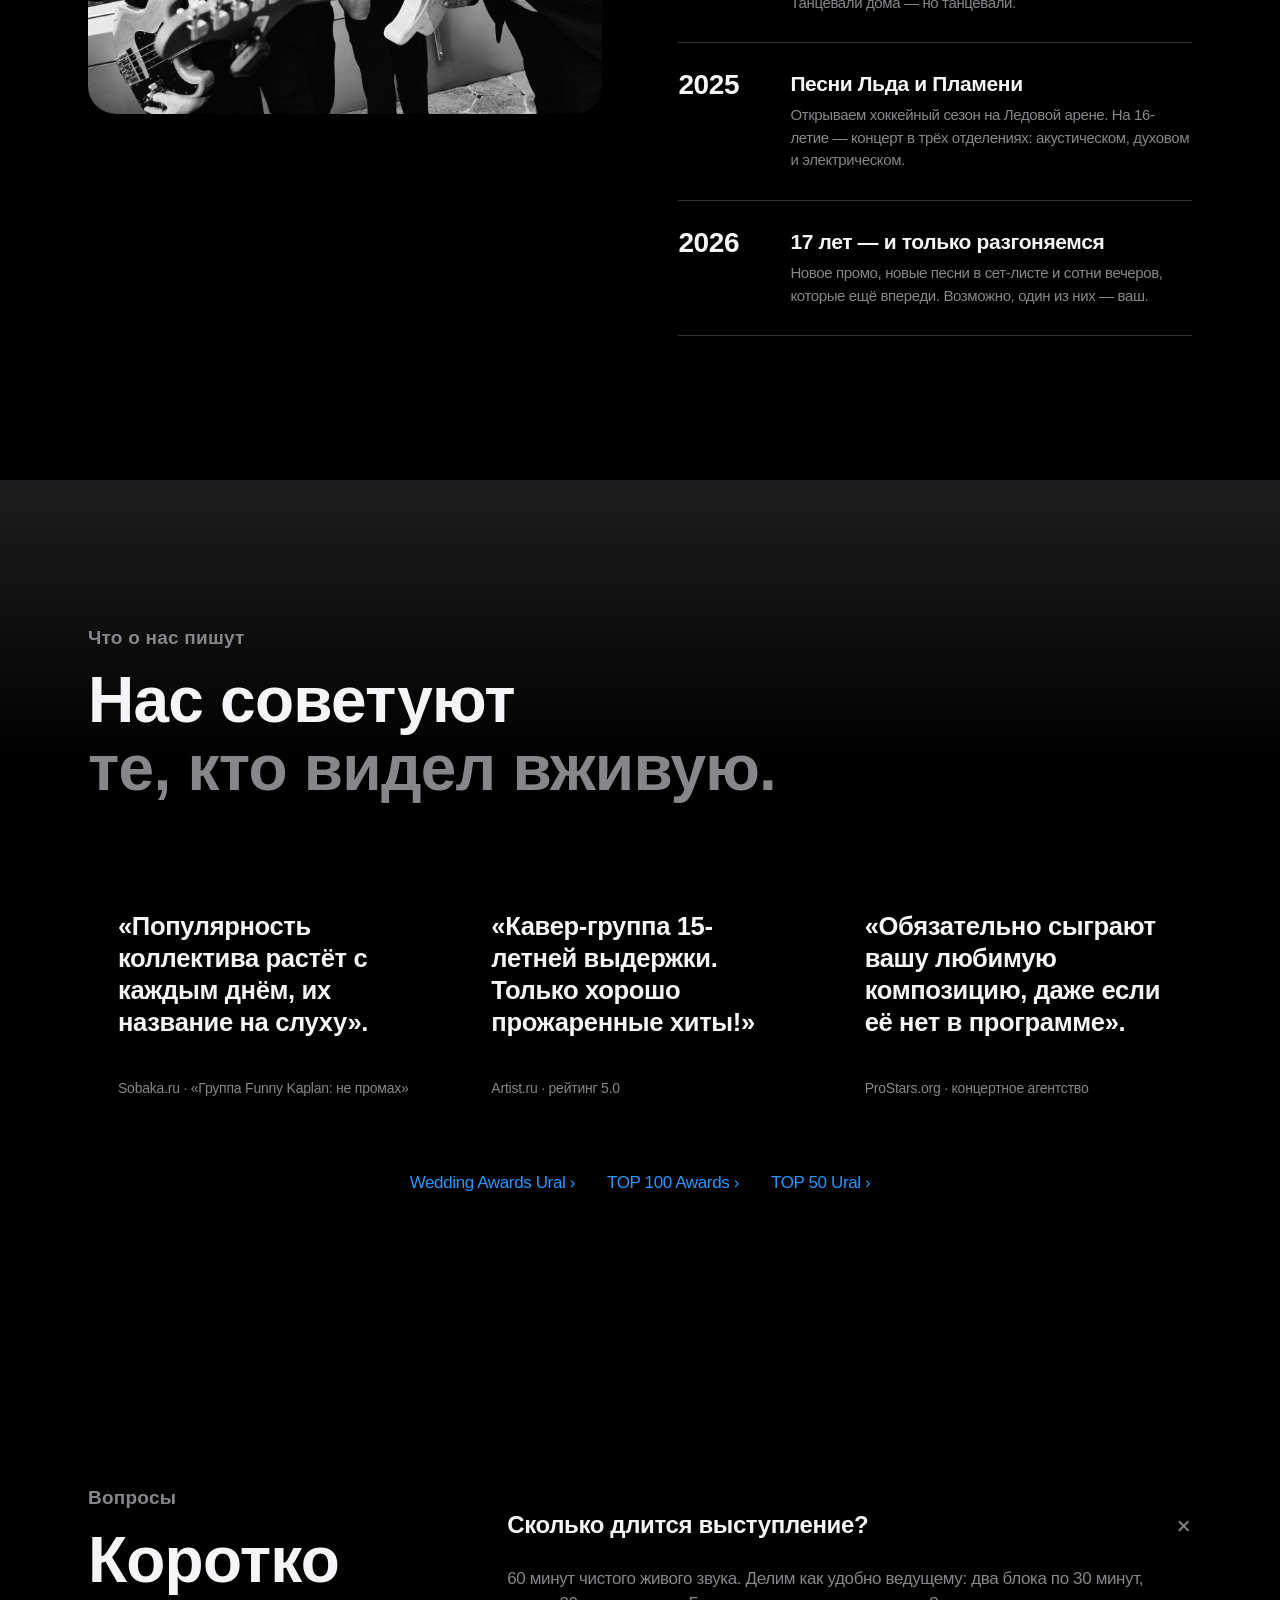
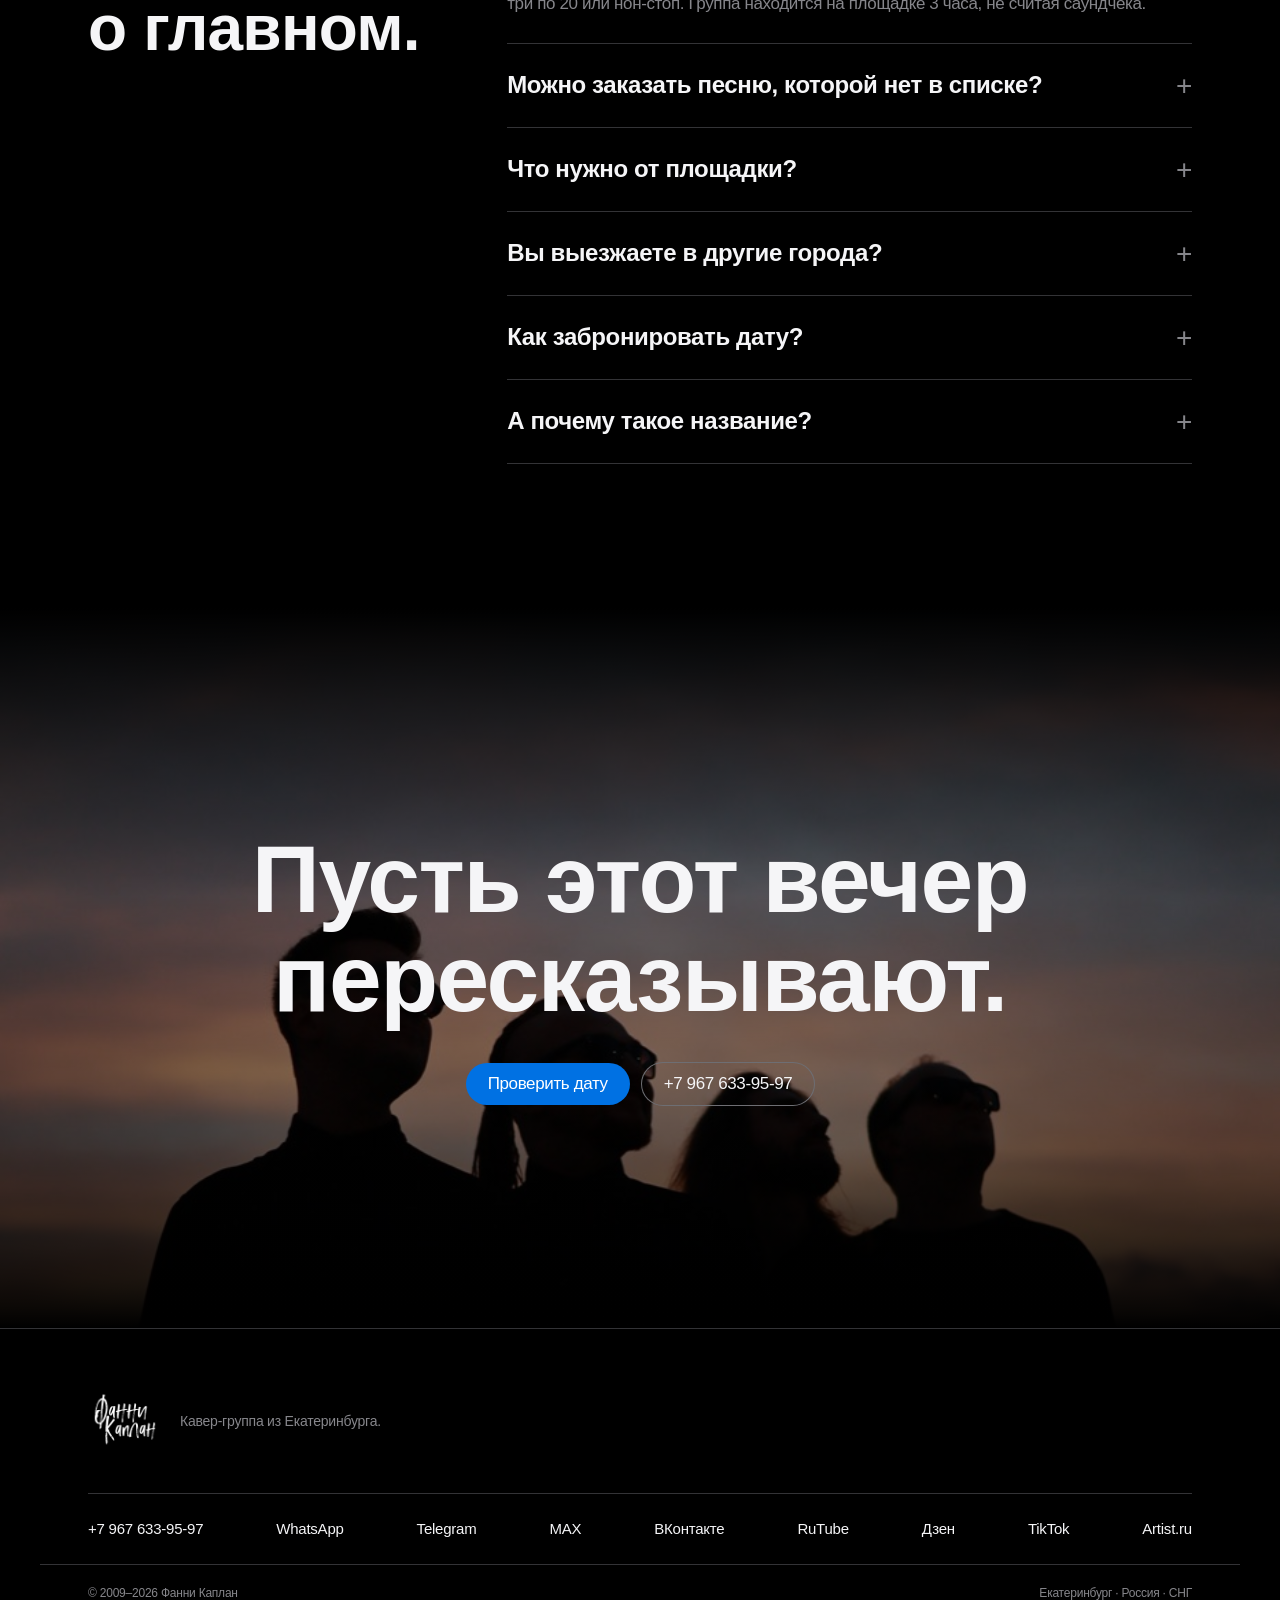
==== commit 8485b679: "Add songs to all formats" ====
--- a/index.html
+++ b/index.html
@@ -554,6 +554,7 @@
   <div class="toast" id="toast" role="status" aria-live="polite"></div>
 
   <script src="songs.js?v=20261103"></script>
+  <script src="songs-extra.js?v=20261126"></script>
   <script src="script.js?v=20261126"></script>
 </body>
 </html>
